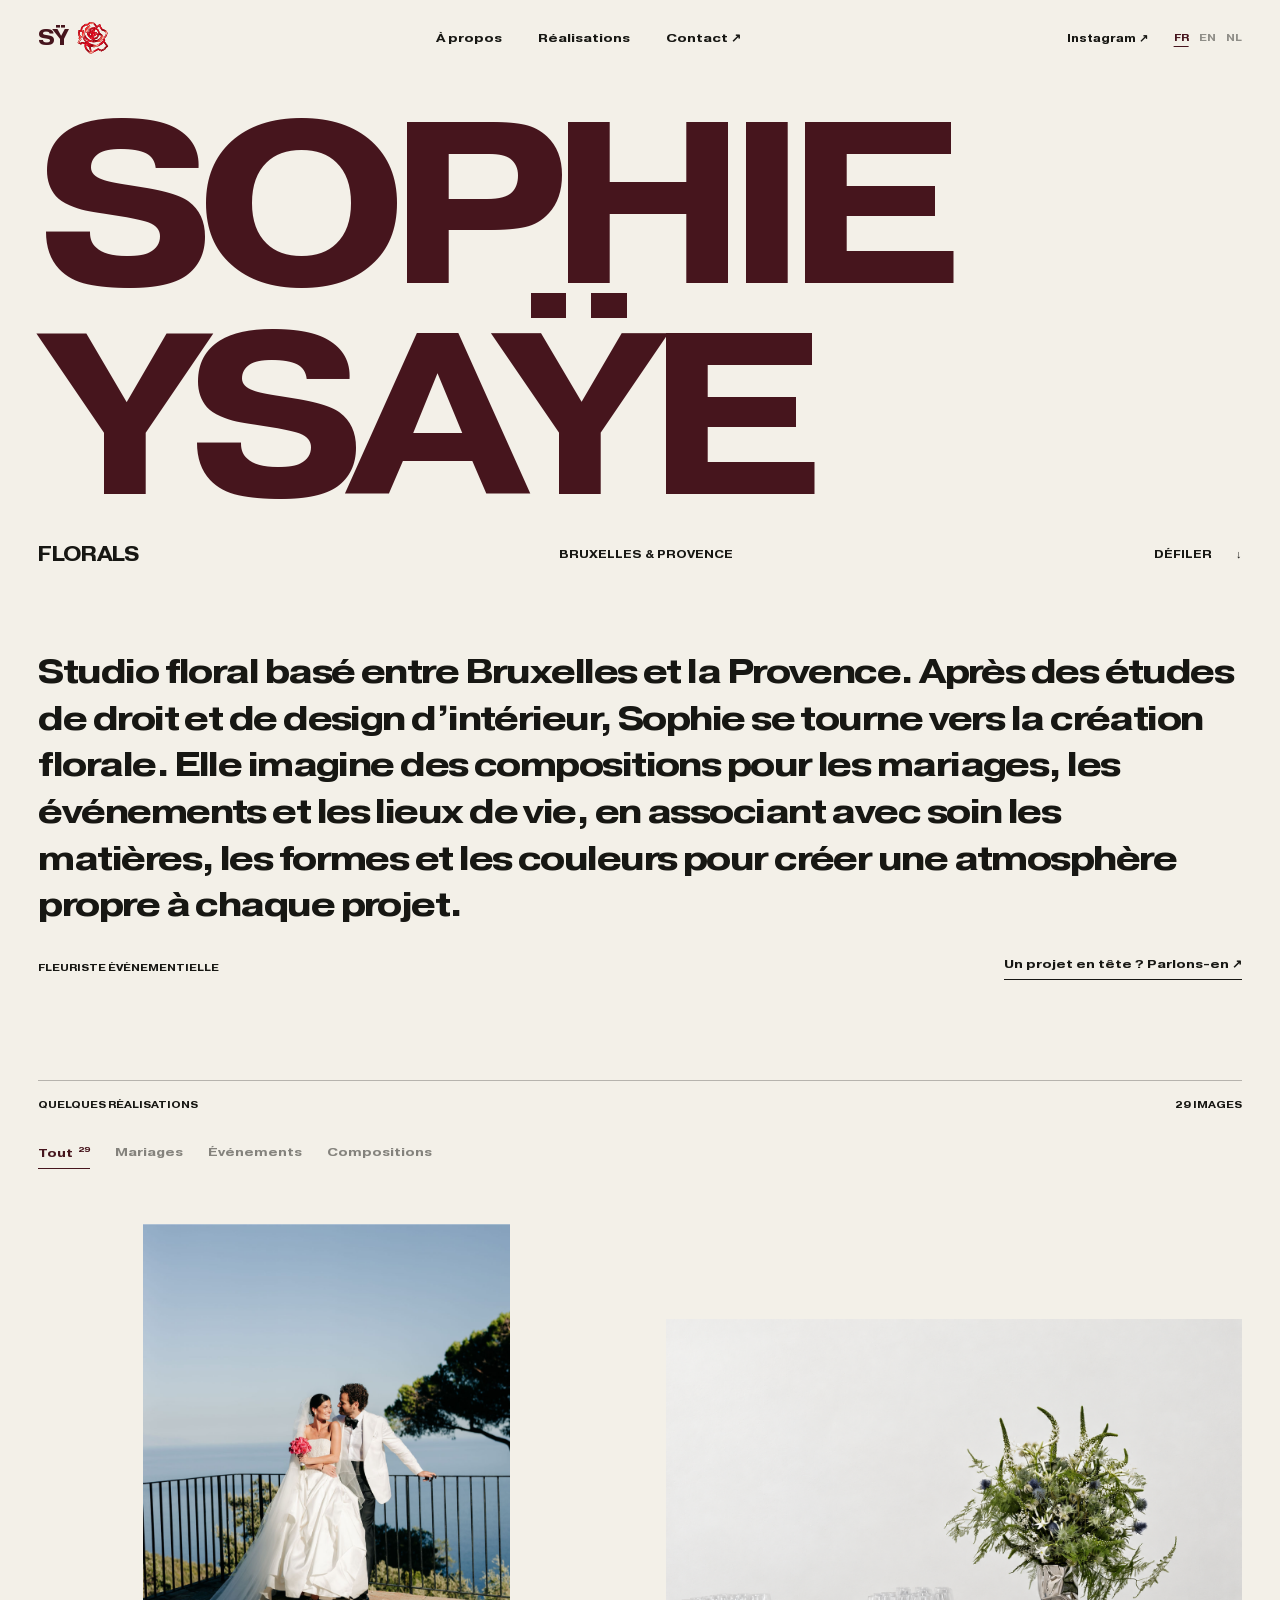
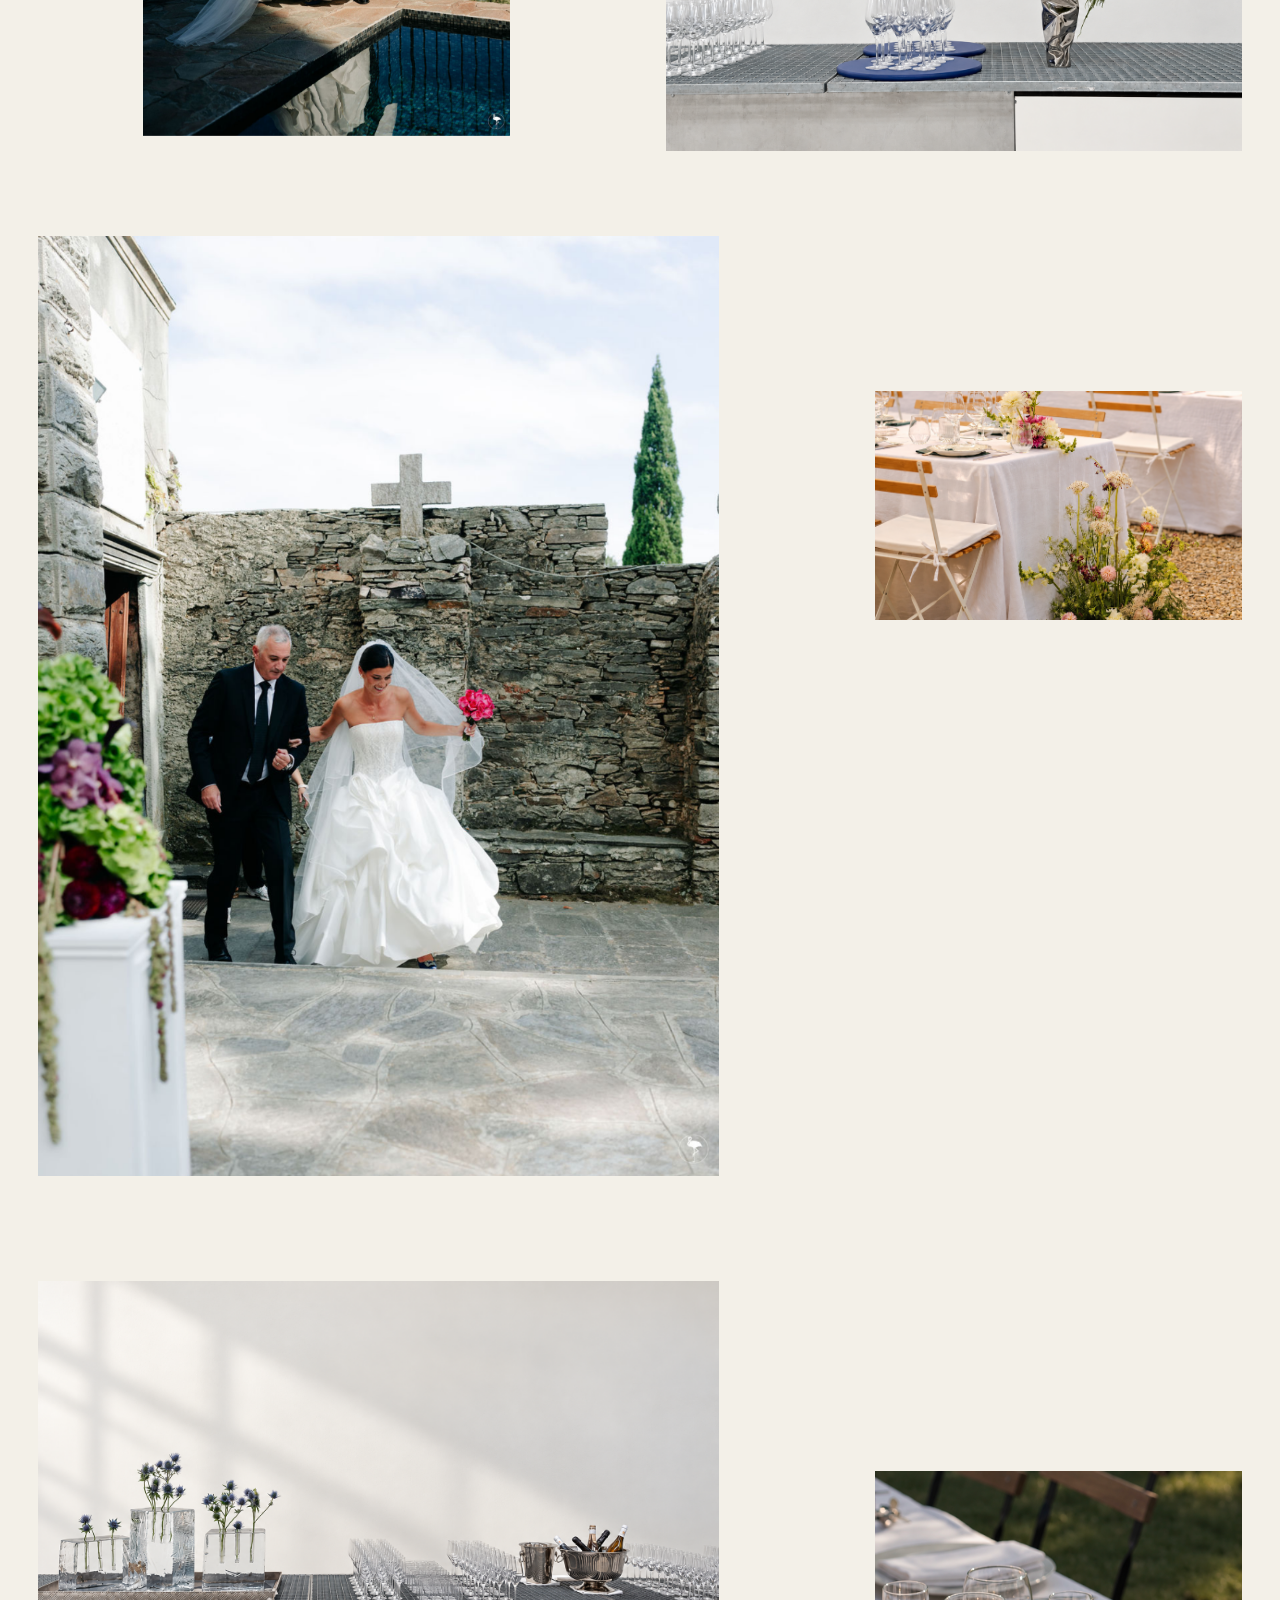
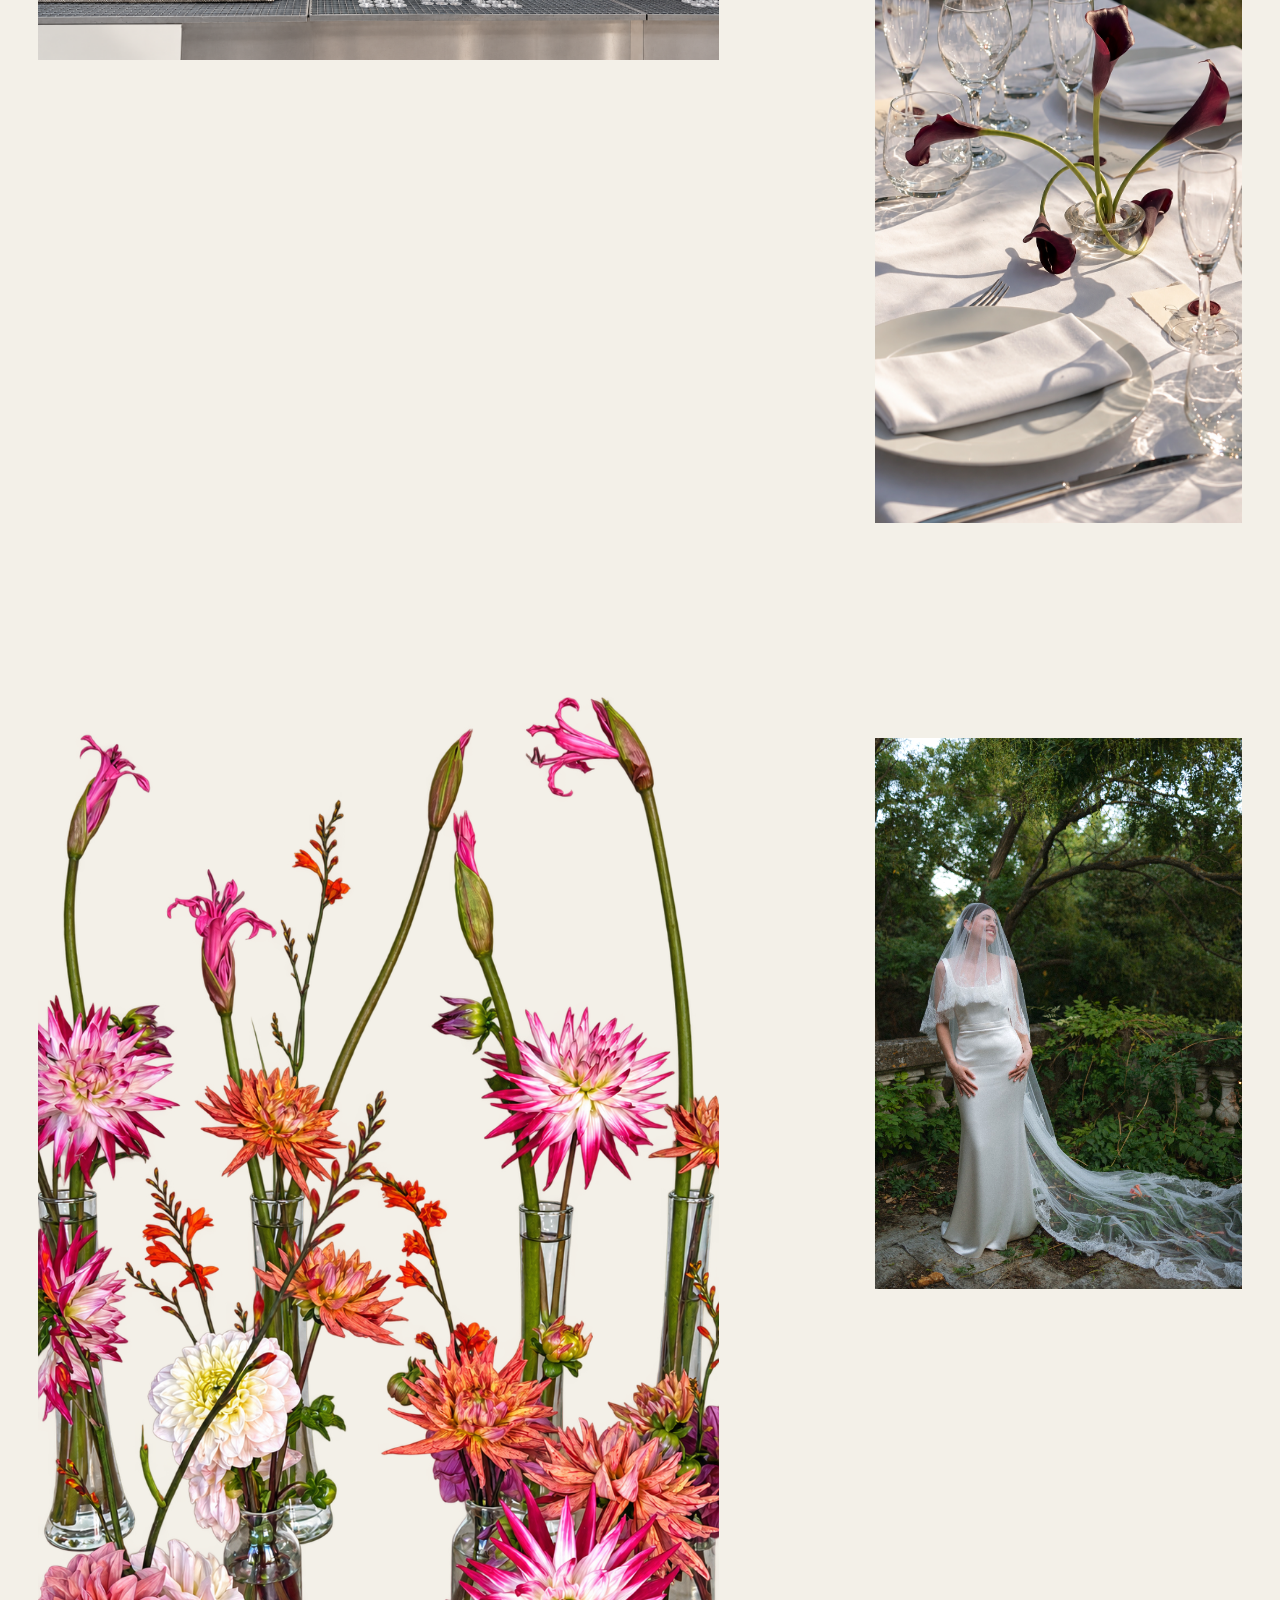
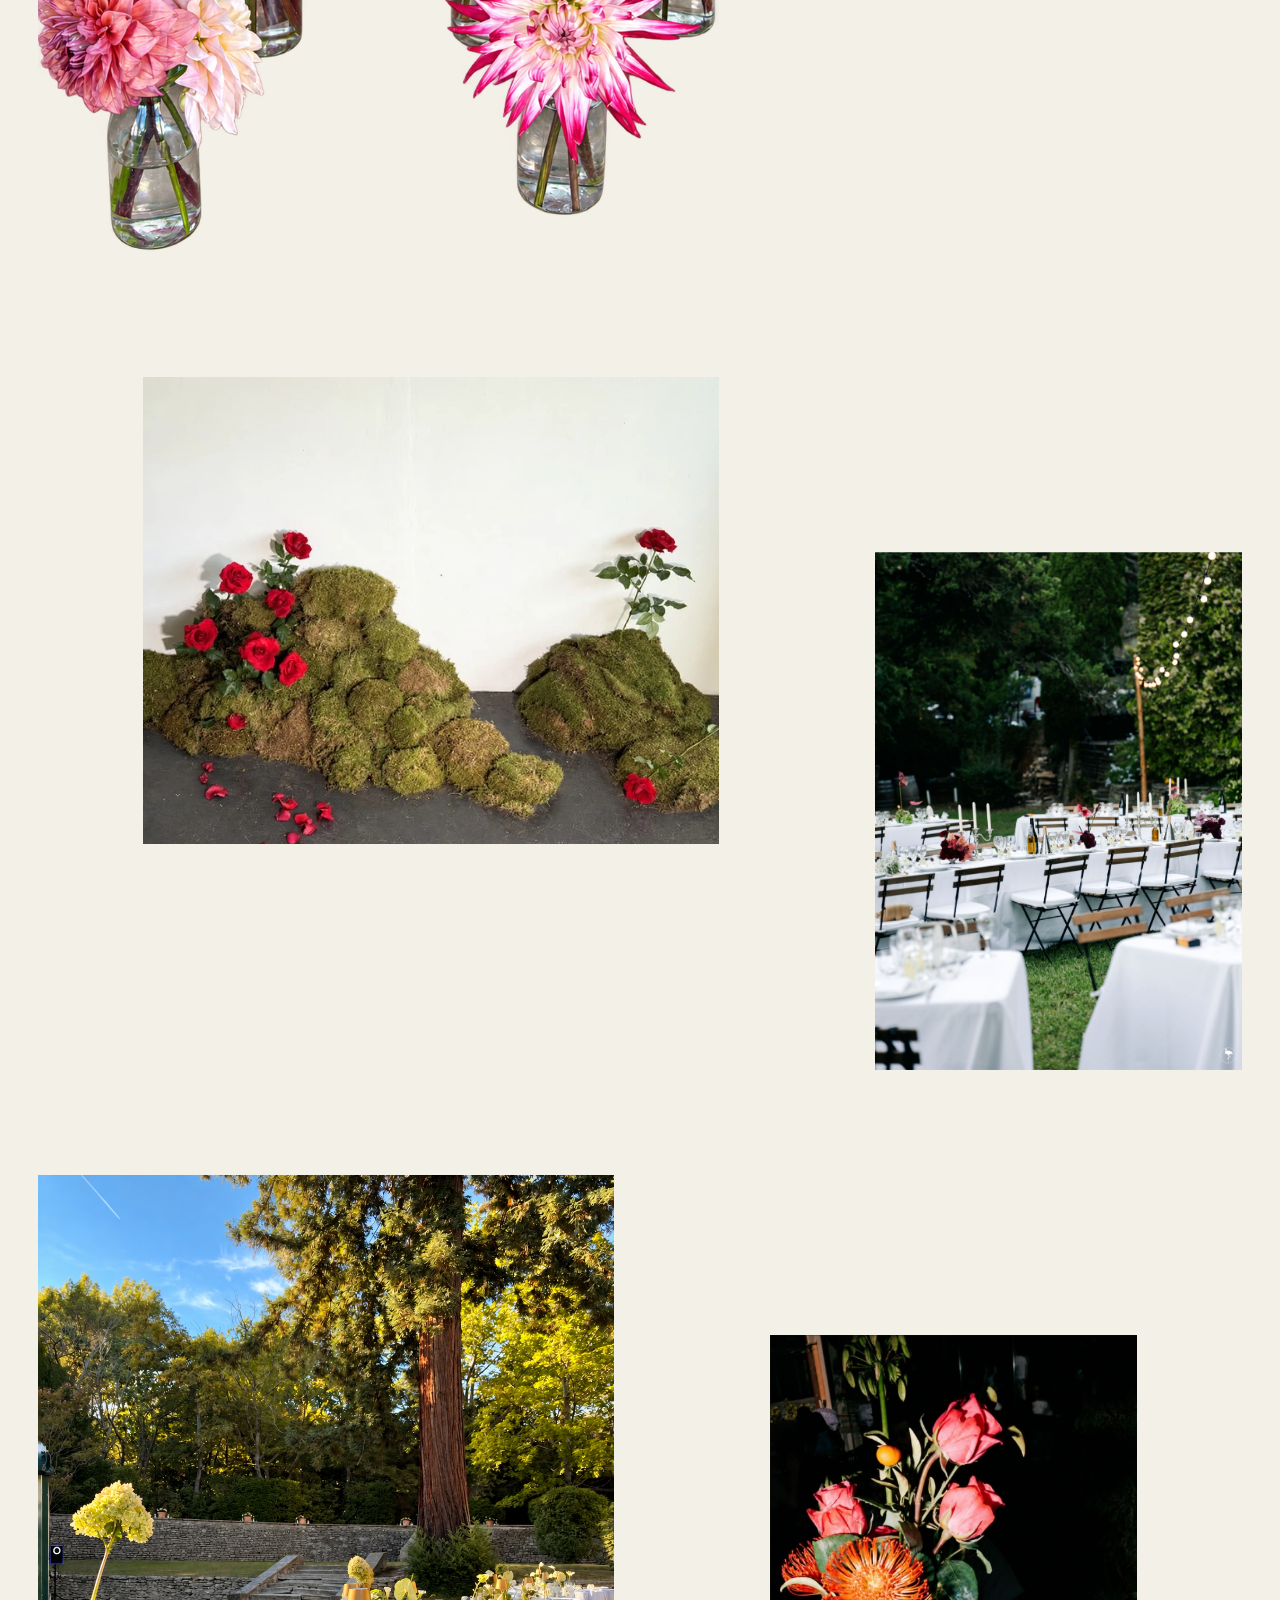
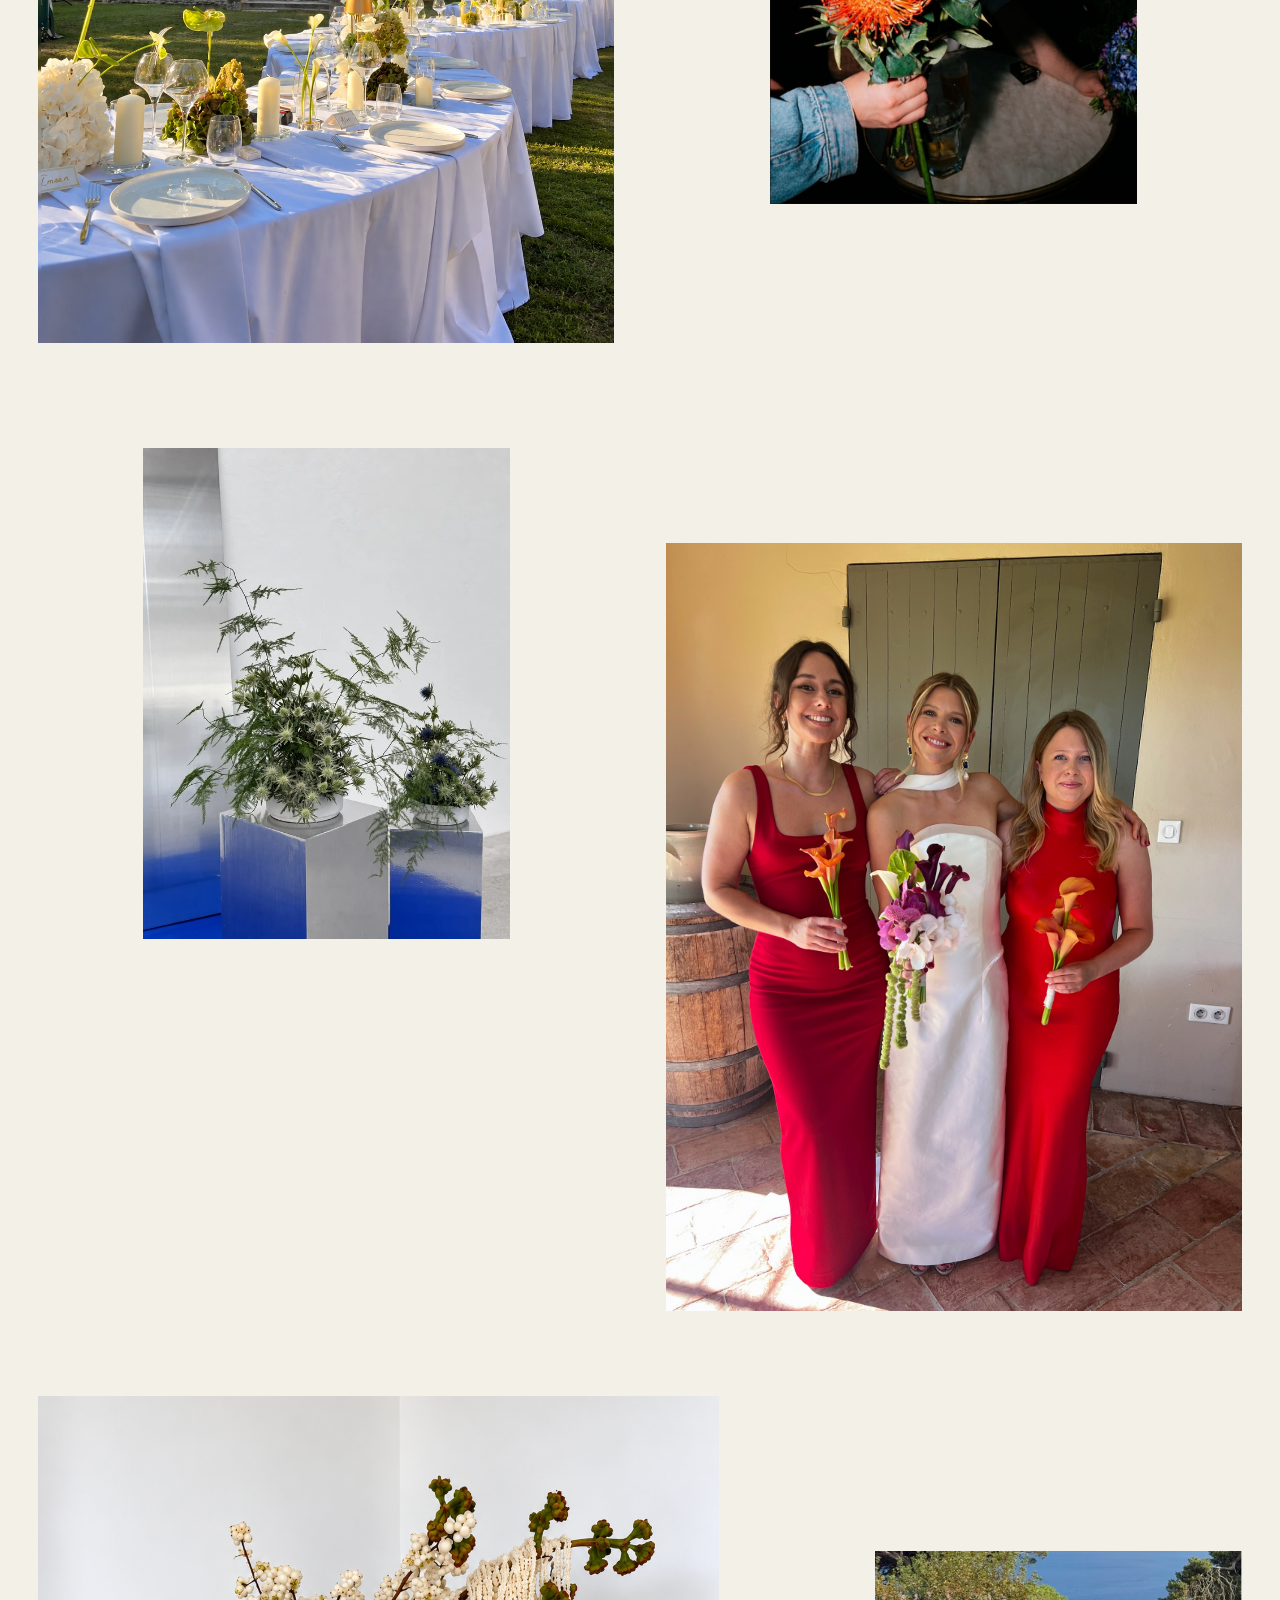
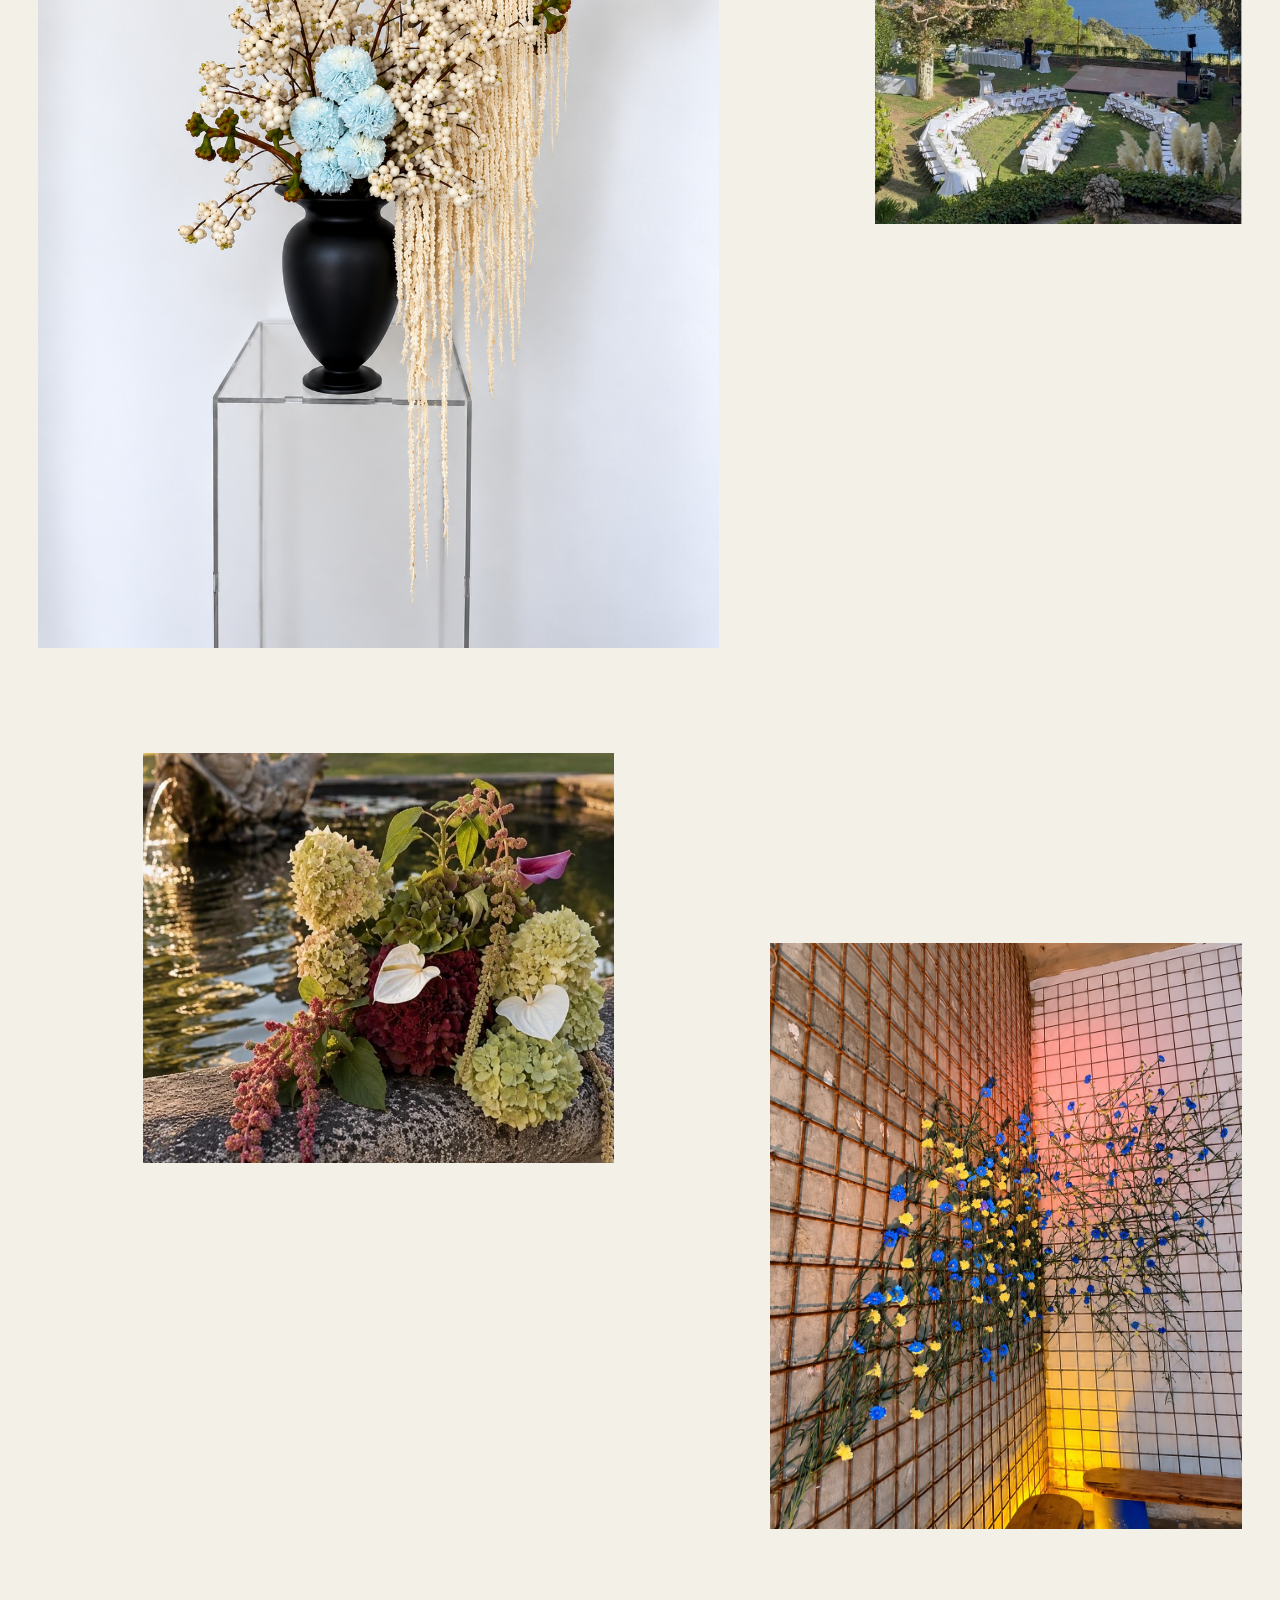
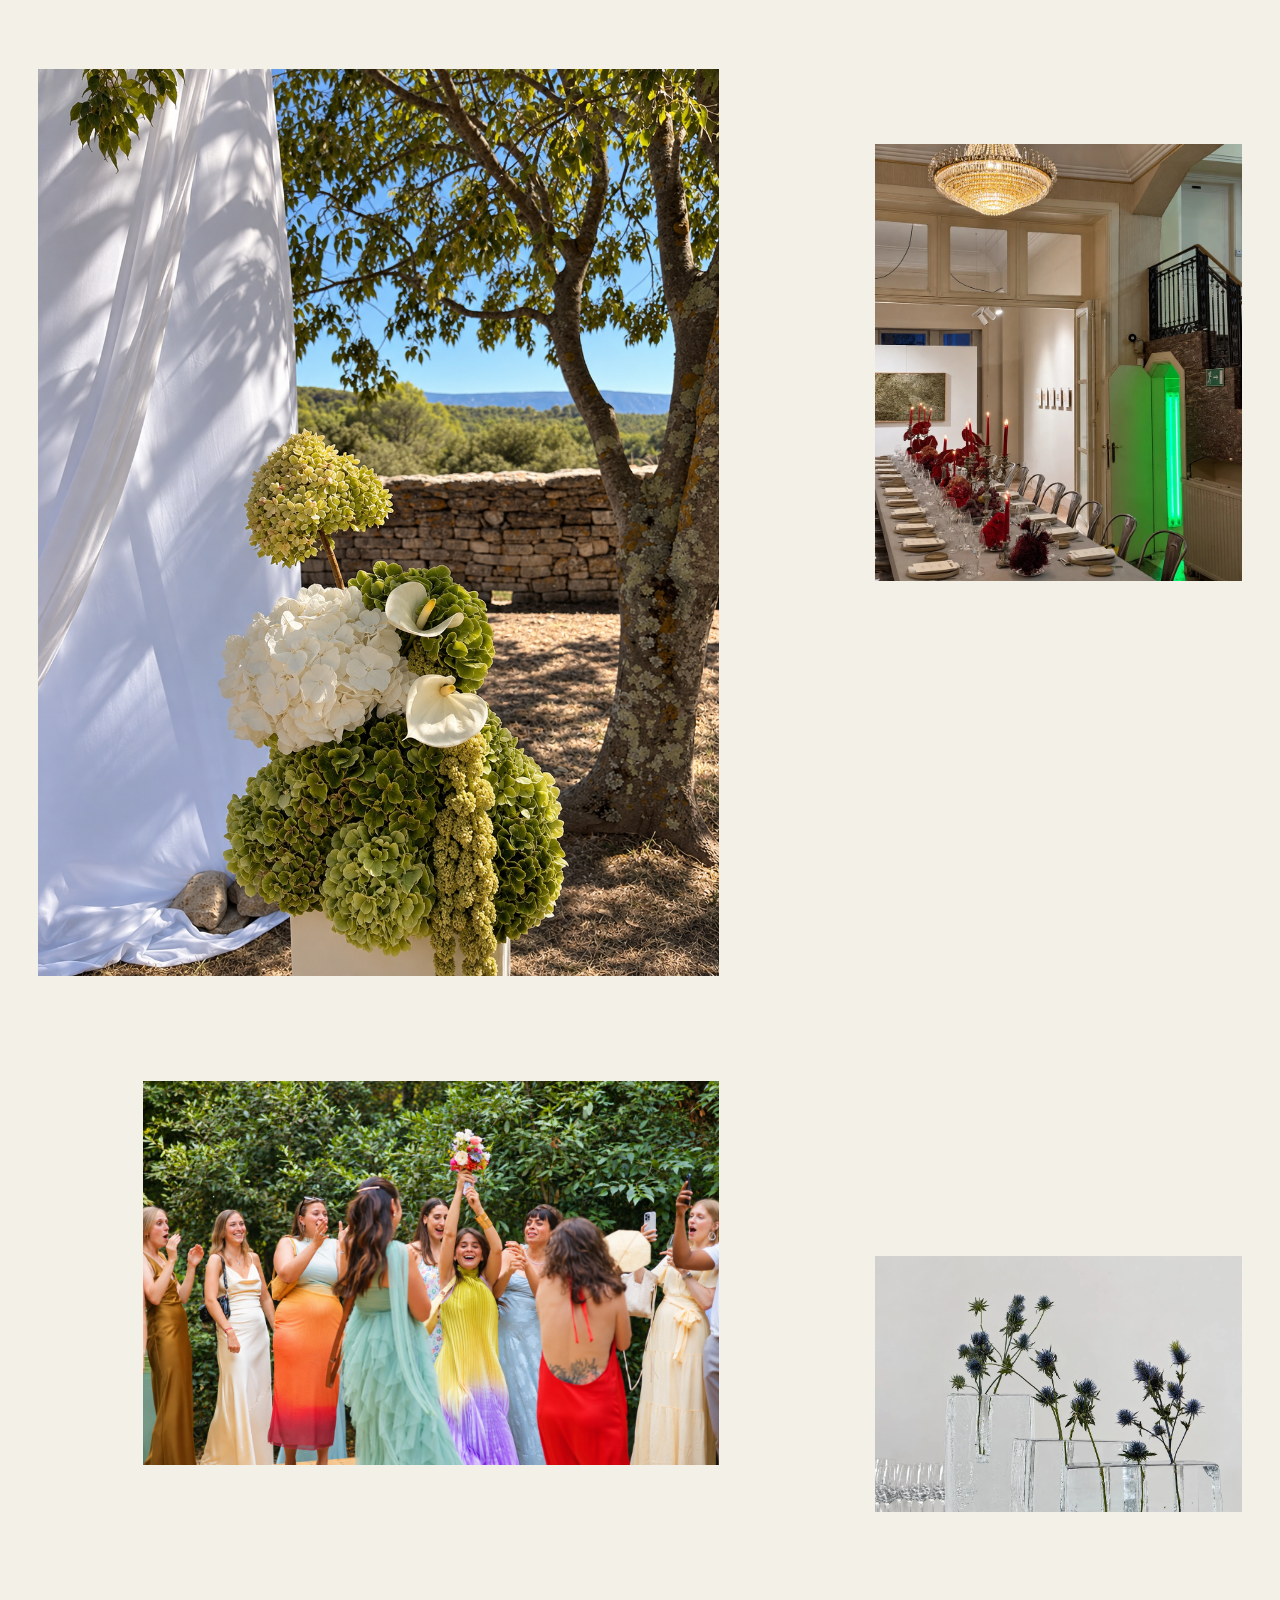
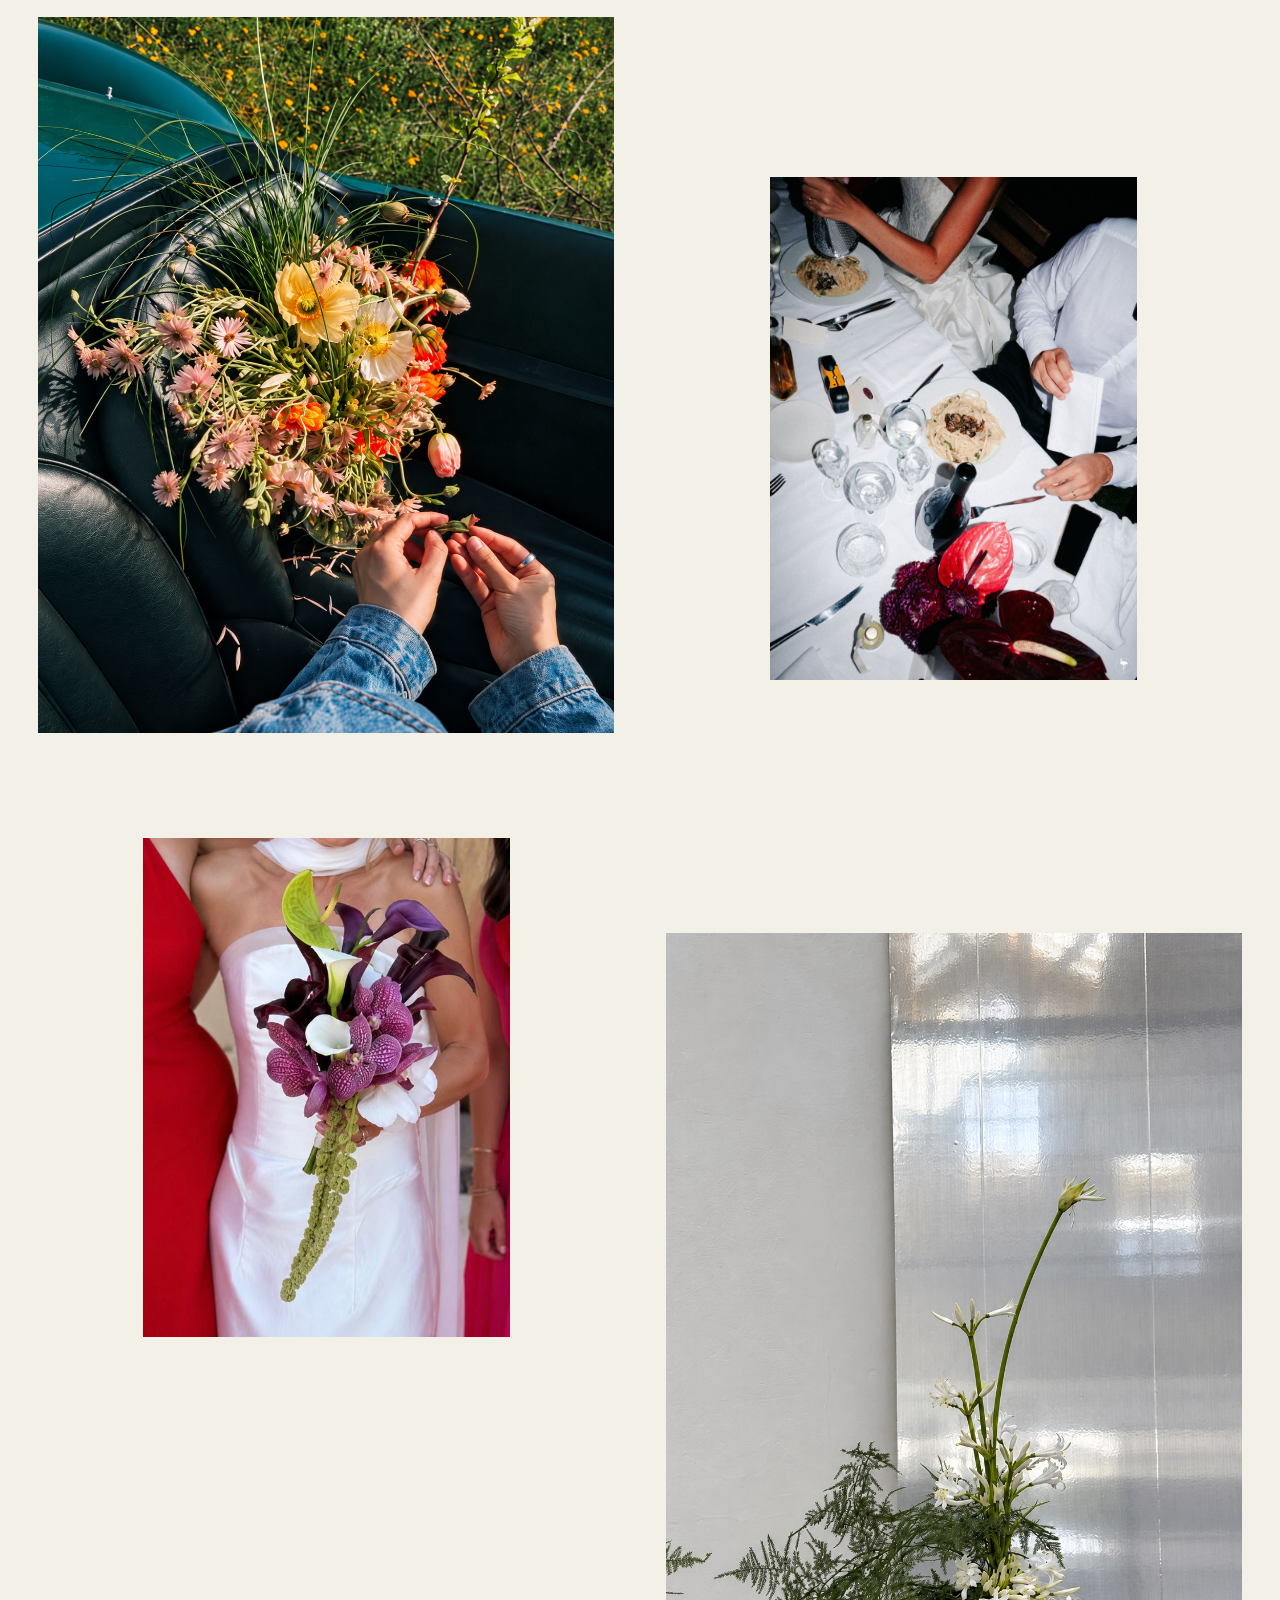
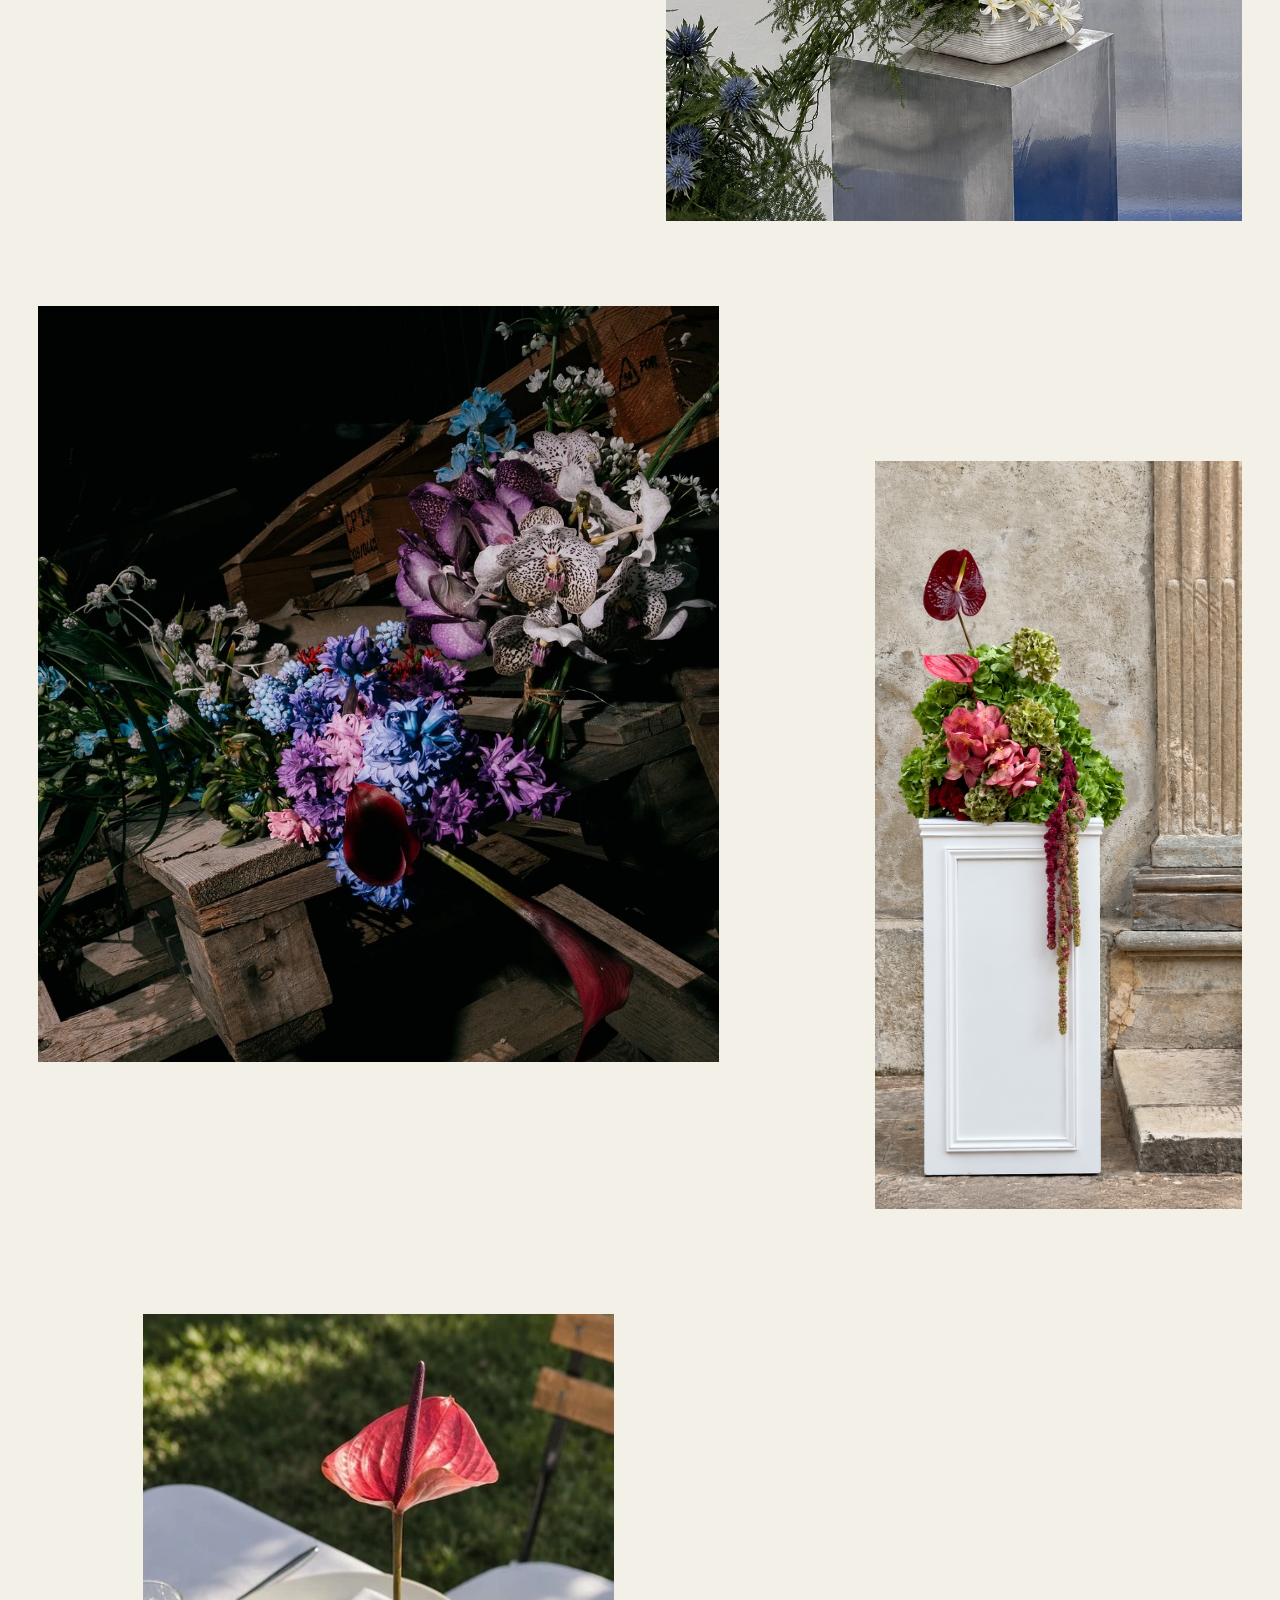
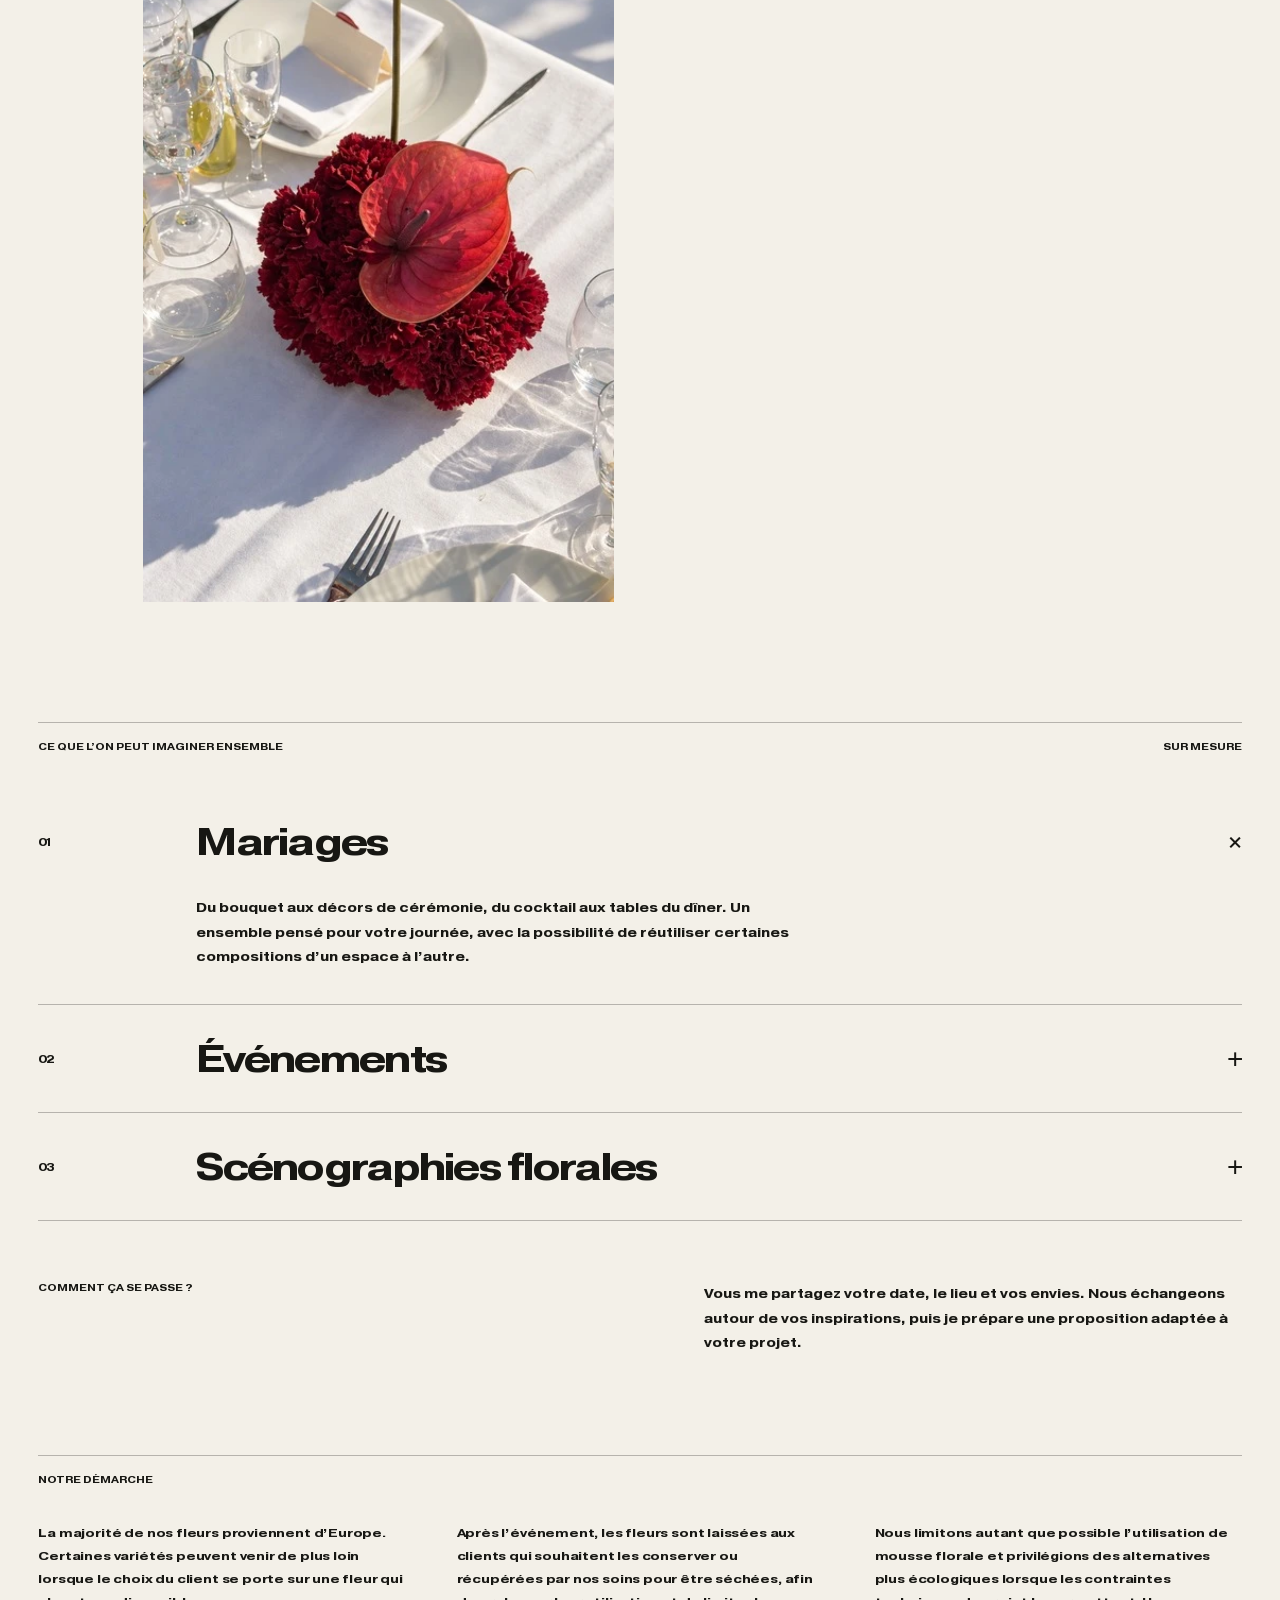
==== index.html @ 8ae8ff38 "Initial commit" ====
<!doctype html>
<html lang="fr" translate="no" class="notranslate">
<head>
<script src="js/languages.js"></script>
<meta charset="UTF-8"><meta name="google" content="notranslate"><meta http-equiv="Content-Language" content="fr"><meta name="site-version" content="20261025-static-languages-3"><meta name="viewport" content="width=device-width,initial-scale=1">
<title>Sophie Ysaÿe — Florals · Bruxelles & Provence</title>
<meta name="description" content="Sophie Ysaÿe, fleuriste événementielle. Compositions et scénographies florales pour les mariages et événements, entre Bruxelles et la Provence.">
<meta name="theme-color" content="#F3F0E8"><meta name="robots" content="noindex,nofollow">
<meta property="og:title" content="Sophie Ysaÿe — Florals"><meta property="og:description" content="Mariages, événements et compositions florales. Bruxelles & Provence.">
<link rel="icon" href="favicon.svg" type="image/svg+xml">
<link rel="preload" href="assets/pragmatica-extended-bold.woff2" as="font" type="font/woff2">
<link rel="stylesheet" href="css/style.css"><script src="js/app.js" defer></script>
<link rel="alternate" hreflang="fr" href="francais.html"><link rel="alternate" hreflang="en" href="english.html"><link rel="alternate" hreflang="nl-BE" href="nederlands-belgie.html"><link rel="alternate" hreflang="x-default" href="index.html">
</head>
<body translate="no">
<a class="skip-link" href="#main">Aller au contenu</a>
<header class="header">
<a href="#top" class="mini-logo" aria-label="Sophie Ysaÿe, accueil">SŸ<svg class="rose-mark rose-glitter" viewBox="15 5 520 535" fill="none" stroke-linecap="round" stroke-linejoin="round" aria-hidden="true" focusable="false"><defs><path id="signature-rose-path" d="M 238,524 C 215,518 199,487 178,474 C 154,452 143,409 148,380 C 155,359 171,344 190,339 C 159,361 121,365 95,351 L 73,369 L 31,350 C 45,325 53,307 69,294 L 46,277 L 76,255 L 45,233 L 39,156 C 54,147 66,157 82,155 C 78,130 82,110 96,91 C 114,75 130,57 153,48 L 185,49 C 203,35 214,18 233,20 L 254,29 L 274,20 C 298,23 310,53 328,76 L 339,91 L 387,54 C 392,94 410,111 429,134 C 456,140 476,149 495,166 L 506,192 C 501,221 490,251 467,265 L 444,277 L 466,310 L 459,333 C 476,359 492,382 516,406 L 484,435 L 467,458 L 415,485 L 363,457 C 336,474 307,488 279,500 C 264,508 255,521 238,524 C 239,486 233,454 223,425 C 210,406 183,399 166,379 C 207,399 250,413 291,414 C 348,407 408,366 452,328 C 436,360 398,384 363,397 C 318,410 270,396 223,375 C 170,349 124,297 109,246 C 99,214 102,179 114,151 C 112,198 129,242 162,277 C 192,311 245,333 288,332 C 337,330 382,308 410,273 C 421,255 424,237 415,219 C 435,242 444,264 434,290 C 424,311 397,324 373,327 C 338,333 311,320 283,302 C 242,281 211,252 195,221 C 178,191 177,158 188,130 C 174,139 164,153 159,170 C 147,144 151,122 173,105 C 187,94 202,84 216,74 C 208,98 213,121 226,138 C 238,117 253,107 275,109 C 295,99 312,107 327,119 C 349,125 365,149 371,170 C 377,188 387,202 402,212 C 386,215 368,211 350,208 C 362,229 359,250 344,265 C 324,280 308,285 287,279 C 271,272 265,253 265,238 C 248,246 230,244 216,232 C 201,215 201,194 212,175 C 220,158 239,150 258,149 C 275,145 290,138 294,126 C 305,141 294,157 280,165 C 262,175 242,178 222,176 C 241,187 263,184 281,176 C 290,193 312,192 329,187 C 328,207 314,225 294,232 C 277,240 259,232 254,218 C 249,205 259,194 273,195 C 285,196 289,207 282,215"/><linearGradient id="rose-metallic" x1="0" y1="0" x2="1" y2=".8"><stop offset="0" stop-color="#760008"/><stop offset=".15" stop-color="#d70016"/><stop offset=".27" stop-color="#ff342b"/><stop offset=".31" stop-color="#ffb2a0"/><stop offset=".36" stop-color="#bd0012"/><stop offset=".54" stop-color="#f20a20"/><stop offset=".66" stop-color="#8e000e"/><stop offset=".73" stop-color="#ff5545"/><stop offset=".76" stop-color="#ffd0b8"/><stop offset=".80" stop-color="#e00019"/><stop offset="1" stop-color="#89000d"/></linearGradient><mask id="rose-glitter-mask"><use href="#signature-rose-path" stroke="white" stroke-width="23"/></mask></defs><use href="#signature-rose-path" stroke="#80000b" stroke-width="25"/><use href="#signature-rose-path" stroke="url(#rose-metallic)" stroke-width="20"/><g class="rose-flecks" mask="url(#rose-glitter-mask)" stroke="none"><circle cx="346.0" cy="372.7" r="5.7" fill="#ff6458"/><circle cx="61.6" cy="144.7" r="4.2" fill="#ef1830"/><circle cx="209.3" cy="430.6" r="3.0" fill="#ff6458"/><circle cx="268.1" cy="51.4" r="5.5" fill="#ffb6a5"/><circle cx="327.3" cy="231.9" r="3.8" fill="#ffb6a5"/><circle cx="350.5" cy="521.3" r="2.4" fill="#ffb6a5"/><circle cx="150.2" cy="327.3" r="3.5" fill="#ff6458"/><circle cx="373.6" cy="282.4" r="2.7" fill="#ffb6a5"/><circle cx="397.2" cy="479.8" r="5.1" fill="#ffb6a5"/><circle cx="408.9" cy="285.5" r="3.0" fill="#ff6458"/><circle cx="156.2" cy="523.6" r="3.0" fill="#ffb6a5"/><circle cx="248.8" cy="92.1" r="5.4" fill="#ffb6a5"/><circle cx="57.2" cy="523.3" r="5.4" fill="#ffb6a5"/><circle cx="199.6" cy="199.1" r="5.1" fill="#ff6458"/><circle cx="264.1" cy="463.2" r="2.6" fill="#ff6458"/><circle cx="109.1" cy="404.9" r="4.1" fill="#ffb6a5"/><circle cx="190.6" cy="404.5" r="3.7" fill="#ffb6a5"/><circle cx="174.5" cy="421.1" r="4.8" fill="#ffb6a5"/><circle cx="173.4" cy="251.4" r="4.1" fill="#ffb6a5"/><circle cx="473.9" cy="125.5" r="5.0" fill="#ffb6a5"/><circle cx="26.9" cy="44.3" r="5.1" fill="#ef1830"/><circle cx="371.3" cy="451.1" r="2.5" fill="#ffb6a5"/><circle cx="228.3" cy="249.9" r="2.4" fill="#ef1830"/><circle cx="392.4" cy="331.7" r="3.2" fill="#ff6458"/><circle cx="515.1" cy="395.7" r="5.2" fill="#ffb6a5"/><circle cx="195.7" cy="521.5" r="3.0" fill="#ffb6a5"/><circle cx="170.8" cy="85.0" r="4.0" fill="#ffb6a5"/><circle cx="75.7" cy="318.4" r="5.3" fill="#ffb6a5"/><circle cx="351.2" cy="97.3" r="4.2" fill="#ff6458"/><circle cx="436.4" cy="238.0" r="3.4" fill="#ff6458"/><circle cx="277.1" cy="428.3" r="4.8" fill="#ef1830"/><circle cx="517.8" cy="367.8" r="5.5" fill="#ffb6a5"/><circle cx="257.3" cy="328.9" r="4.8" fill="#ff6458"/><circle cx="239.7" cy="171.1" r="2.8" fill="#ffb6a5"/><circle cx="465.2" cy="205.9" r="3.1" fill="#ffb6a5"/><circle cx="117.8" cy="241.5" r="2.6" fill="#ffb6a5"/><circle cx="322.9" cy="128.2" r="5.6" fill="#ff6458"/><circle cx="71.7" cy="320.2" r="5.7" fill="#ffb6a5"/><circle cx="206.0" cy="338.8" r="3.1" fill="#ff6458"/><circle cx="105.1" cy="193.3" r="4.2" fill="#ef1830"/><circle cx="474.7" cy="506.1" r="4.0" fill="#ffb6a5"/><circle cx="146.2" cy="52.5" r="5.0" fill="#ffb6a5"/><circle cx="370.0" cy="337.3" r="2.6" fill="#ffb6a5"/><circle cx="294.5" cy="243.4" r="4.6" fill="#ff6458"/><circle cx="177.0" cy="307.5" r="4.1" fill="#ef1830"/><circle cx="380.5" cy="506.6" r="3.7" fill="#ef1830"/><circle cx="333.1" cy="483.0" r="4.1" fill="#ef1830"/><circle cx="393.0" cy="495.6" r="5.1" fill="#ff6458"/><circle cx="329.4" cy="348.5" r="5.7" fill="#ff6458"/><circle cx="135.3" cy="193.1" r="3.4" fill="#ef1830"/><circle cx="343.1" cy="404.8" r="4.1" fill="#ffb6a5"/><circle cx="154.6" cy="439.8" r="2.8" fill="#ffb6a5"/><circle cx="289.3" cy="404.1" r="3.9" fill="#ff6458"/><circle cx="413.2" cy="489.1" r="2.8" fill="#ff6458"/><circle cx="172.4" cy="417.6" r="4.3" fill="#ffb6a5"/><circle cx="517.7" cy="489.5" r="3.3" fill="#ffb6a5"/><circle cx="441.7" cy="343.8" r="5.0" fill="#ffb6a5"/><circle cx="67.2" cy="139.6" r="5.1" fill="#ef1830"/><circle cx="364.2" cy="91.6" r="4.9" fill="#ffb6a5"/><circle cx="392.4" cy="27.5" r="4.2" fill="#ffb6a5"/><circle cx="193.0" cy="16.5" r="4.5" fill="#ffb6a5"/><circle cx="209.9" cy="357.8" r="2.8" fill="#ff6458"/><circle cx="112.3" cy="300.7" r="4.1" fill="#ffb6a5"/><circle cx="209.3" cy="314.1" r="4.1" fill="#ff6458"/><circle cx="187.6" cy="187.2" r="3.4" fill="#ff6458"/><circle cx="317.6" cy="147.0" r="5.0" fill="#ffb6a5"/><circle cx="290.0" cy="48.2" r="4.6" fill="#ffb6a5"/><circle cx="219.2" cy="340.9" r="5.7" fill="#ffb6a5"/><circle cx="512.3" cy="236.8" r="5.3" fill="#ffb6a5"/><circle cx="86.0" cy="480.8" r="3.9" fill="#ff6458"/><circle cx="407.3" cy="87.5" r="3.4" fill="#ffb6a5"/><circle cx="189.3" cy="106.4" r="3.5" fill="#ffb6a5"/><circle cx="474.1" cy="454.9" r="4.1" fill="#ffb6a5"/><circle cx="39.0" cy="280.2" r="2.5" fill="#ffb6a5"/><circle cx="344.1" cy="108.8" r="4.1" fill="#ffb6a5"/><circle cx="480.5" cy="25.9" r="4.7" fill="#ffb6a5"/><circle cx="462.2" cy="453.9" r="4.3" fill="#ffb6a5"/><circle cx="291.3" cy="302.6" r="3.5" fill="#ef1830"/><circle cx="299.7" cy="15.8" r="3.3" fill="#ffb6a5"/><circle cx="35.6" cy="99.1" r="4.7" fill="#ffb6a5"/><circle cx="53.4" cy="383.0" r="5.7" fill="#ffb6a5"/><circle cx="451.2" cy="37.1" r="4.3" fill="#ff6458"/><circle cx="332.7" cy="460.0" r="2.8" fill="#ffb6a5"/><circle cx="120.6" cy="401.0" r="5.7" fill="#ffb6a5"/><circle cx="488.1" cy="113.1" r="4.5" fill="#ffb6a5"/><circle cx="104.0" cy="396.9" r="4.8" fill="#ef1830"/><circle cx="141.1" cy="171.2" r="4.0" fill="#ffb6a5"/><circle cx="49.5" cy="208.8" r="4.4" fill="#ff6458"/><circle cx="72.3" cy="158.2" r="4.2" fill="#ff6458"/><circle cx="368.9" cy="483.7" r="5.2" fill="#ef1830"/><circle cx="252.0" cy="301.7" r="4.0" fill="#ffb6a5"/><circle cx="134.0" cy="89.1" r="3.4" fill="#ffb6a5"/><circle cx="339.6" cy="237.8" r="4.1" fill="#ffb6a5"/><circle cx="448.3" cy="520.4" r="4.3" fill="#ffb6a5"/><circle cx="493.6" cy="390.2" r="5.1" fill="#ffb6a5"/><circle cx="266.0" cy="408.3" r="3.3" fill="#ff6458"/><circle cx="163.8" cy="385.0" r="5.7" fill="#ffb6a5"/><circle cx="359.2" cy="363.6" r="3.8" fill="#ffb6a5"/><circle cx="251.0" cy="141.9" r="5.3" fill="#ffb6a5"/><circle cx="132.0" cy="37.9" r="5.2" fill="#ffb6a5"/><circle cx="289.3" cy="373.2" r="5.1" fill="#ef1830"/><circle cx="304.7" cy="335.5" r="3.4" fill="#ffb6a5"/><circle cx="491.0" cy="484.6" r="3.2" fill="#ffb6a5"/><circle cx="392.8" cy="65.1" r="3.6" fill="#ff6458"/><circle cx="212.2" cy="48.2" r="4.0" fill="#ff6458"/><circle cx="426.1" cy="396.1" r="4.1" fill="#ffb6a5"/><circle cx="52.9" cy="484.0" r="2.9" fill="#ffb6a5"/><circle cx="234.0" cy="405.9" r="3.2" fill="#ef1830"/><circle cx="214.7" cy="256.7" r="4.7" fill="#ffb6a5"/><circle cx="407.2" cy="278.5" r="5.2" fill="#ef1830"/><circle cx="361.4" cy="381.3" r="5.0" fill="#ffb6a5"/><circle cx="32.7" cy="161.5" r="5.0" fill="#ff6458"/><circle cx="425.8" cy="133.1" r="2.8" fill="#ffb6a5"/><circle cx="388.0" cy="185.0" r="2.8" fill="#ffb6a5"/><circle cx="249.7" cy="424.8" r="2.9" fill="#ff6458"/><circle cx="26.8" cy="321.0" r="5.0" fill="#ff6458"/><circle cx="120.6" cy="57.2" r="2.6" fill="#ff6458"/><circle cx="62.7" cy="110.3" r="4.7" fill="#ff6458"/><circle cx="272.6" cy="166.8" r="2.6" fill="#ffb6a5"/><circle cx="105.0" cy="68.3" r="5.4" fill="#ff6458"/><circle cx="509.8" cy="34.1" r="2.5" fill="#ffb6a5"/><circle cx="408.9" cy="179.2" r="3.4" fill="#ffb6a5"/><circle cx="214.6" cy="258.7" r="3.6" fill="#ffb6a5"/><circle cx="157.6" cy="221.2" r="3.7" fill="#ff6458"/><circle cx="226.1" cy="520.2" r="4.8" fill="#ffb6a5"/><circle cx="243.3" cy="137.5" r="5.3" fill="#ff6458"/><circle cx="116.1" cy="73.9" r="4.8" fill="#ff6458"/><circle cx="394.7" cy="48.7" r="3.6" fill="#ef1830"/><circle cx="478.2" cy="413.8" r="5.7" fill="#ffb6a5"/><circle cx="286.9" cy="510.7" r="3.1" fill="#ffb6a5"/><circle cx="143.8" cy="468.4" r="4.2" fill="#ef1830"/><circle cx="144.9" cy="242.3" r="5.3" fill="#ff6458"/><circle cx="497.7" cy="271.4" r="2.9" fill="#ff6458"/><circle cx="427.4" cy="97.7" r="2.8" fill="#ffb6a5"/><circle cx="470.9" cy="326.2" r="3.2" fill="#ffb6a5"/><circle cx="103.6" cy="264.6" r="4.2" fill="#ff6458"/><circle cx="30.6" cy="29.7" r="3.4" fill="#ff6458"/><circle cx="265.9" cy="382.7" r="3.4" fill="#ff6458"/><circle cx="175.9" cy="408.2" r="3.3" fill="#ffb6a5"/><circle cx="181.6" cy="470.3" r="5.7" fill="#ff6458"/><circle cx="332.4" cy="360.9" r="5.5" fill="#ff6458"/><circle cx="212.9" cy="337.8" r="4.0" fill="#ffb6a5"/><circle cx="106.2" cy="419.8" r="4.3" fill="#ffb6a5"/><circle cx="515.7" cy="17.7" r="2.5" fill="#ff6458"/><circle cx="240.6" cy="118.8" r="5.3" fill="#ff6458"/><circle cx="128.1" cy="98.9" r="2.7" fill="#ff6458"/><circle cx="317.9" cy="493.6" r="4.8" fill="#ef1830"/><circle cx="263.3" cy="76.7" r="4.0" fill="#ef1830"/><circle cx="448.8" cy="322.6" r="3.2" fill="#ff6458"/><circle cx="386.3" cy="450.2" r="4.9" fill="#ffb6a5"/><circle cx="226.9" cy="418.9" r="3.8" fill="#ff6458"/><circle cx="315.6" cy="292.7" r="2.8" fill="#ffb6a5"/><circle cx="343.2" cy="350.2" r="4.8" fill="#ff6458"/><circle cx="172.5" cy="446.8" r="4.7" fill="#ff6458"/><circle cx="262.0" cy="495.2" r="2.7" fill="#ffb6a5"/><circle cx="284.5" cy="233.3" r="2.8" fill="#ffb6a5"/><circle cx="307.5" cy="320.8" r="3.9" fill="#ff6458"/><circle cx="328.2" cy="289.7" r="3.7" fill="#ff6458"/><circle cx="131.8" cy="175.2" r="5.2" fill="#ff6458"/><circle cx="199.5" cy="98.3" r="2.6" fill="#ff6458"/><circle cx="471.5" cy="280.7" r="3.5" fill="#ffb6a5"/><circle cx="82.2" cy="466.5" r="4.3" fill="#ff6458"/><circle cx="249.1" cy="172.0" r="4.9" fill="#ffb6a5"/><circle cx="25.4" cy="343.4" r="3.4" fill="#ef1830"/><circle cx="86.5" cy="46.6" r="2.9" fill="#ef1830"/><circle cx="28.8" cy="247.5" r="5.0" fill="#ffb6a5"/><circle cx="58.1" cy="97.2" r="3.8" fill="#ffb6a5"/><circle cx="132.3" cy="49.2" r="3.2" fill="#ffb6a5"/><circle cx="500.4" cy="28.8" r="5.7" fill="#ff6458"/><circle cx="286.4" cy="146.3" r="3.2" fill="#ffb6a5"/><circle cx="234.6" cy="22.2" r="2.8" fill="#ef1830"/><circle cx="139.0" cy="402.5" r="4.1" fill="#ffb6a5"/><circle cx="96.5" cy="98.9" r="5.2" fill="#ef1830"/><circle cx="454.0" cy="268.0" r="4.2" fill="#ffb6a5"/><circle cx="189.9" cy="291.2" r="4.4" fill="#ffb6a5"/><circle cx="399.4" cy="198.5" r="4.9" fill="#ef1830"/><circle cx="505.6" cy="44.3" r="3.0" fill="#ef1830"/><circle cx="87.7" cy="424.1" r="3.4" fill="#ff6458"/><circle cx="357.5" cy="76.2" r="2.6" fill="#ffb6a5"/><circle cx="131.7" cy="85.1" r="2.5" fill="#ff6458"/><circle cx="170.0" cy="266.8" r="4.3" fill="#ff6458"/><circle cx="341.5" cy="406.4" r="5.2" fill="#ffb6a5"/><circle cx="393.6" cy="177.6" r="4.4" fill="#ffb6a5"/><circle cx="301.6" cy="423.4" r="4.7" fill="#ffb6a5"/><circle cx="189.9" cy="198.8" r="4.2" fill="#ff6458"/><circle cx="95.8" cy="367.5" r="5.2" fill="#ffb6a5"/><circle cx="269.4" cy="134.6" r="5.0" fill="#ffb6a5"/><circle cx="291.8" cy="66.3" r="4.7" fill="#ffb6a5"/><circle cx="478.7" cy="321.8" r="2.8" fill="#ef1830"/><circle cx="218.5" cy="378.3" r="3.0" fill="#ff6458"/><circle cx="215.5" cy="456.2" r="4.4" fill="#ef1830"/><circle cx="318.6" cy="303.6" r="2.6" fill="#ffb6a5"/><circle cx="105.9" cy="148.0" r="3.9" fill="#ffb6a5"/><circle cx="275.2" cy="123.4" r="3.9" fill="#ffb6a5"/><circle cx="475.3" cy="226.9" r="4.5" fill="#ef1830"/><circle cx="233.7" cy="153.9" r="3.1" fill="#ef1830"/><circle cx="401.0" cy="269.3" r="4.0" fill="#ffb6a5"/><circle cx="369.4" cy="364.0" r="2.7" fill="#ef1830"/><circle cx="208.7" cy="417.0" r="3.5" fill="#ff6458"/><circle cx="373.2" cy="193.6" r="2.6" fill="#ffb6a5"/><circle cx="46.4" cy="418.0" r="4.6" fill="#ffb6a5"/><circle cx="466.0" cy="20.1" r="5.3" fill="#ff6458"/><circle cx="148.0" cy="333.2" r="4.7" fill="#ffb6a5"/><circle cx="178.3" cy="420.9" r="2.6" fill="#ffb6a5"/><circle cx="92.2" cy="193.3" r="5.3" fill="#ef1830"/><circle cx="232.6" cy="101.7" r="2.6" fill="#ffb6a5"/><circle cx="345.9" cy="230.4" r="3.7" fill="#ffb6a5"/><circle cx="443.6" cy="248.9" r="4.9" fill="#ff6458"/><circle cx="366.2" cy="97.4" r="2.9" fill="#ffb6a5"/><circle cx="136.3" cy="434.1" r="4.1" fill="#ffb6a5"/><circle cx="272.3" cy="84.0" r="4.5" fill="#ffb6a5"/><circle cx="309.3" cy="88.5" r="5.2" fill="#ef1830"/><circle cx="71.5" cy="449.5" r="4.6" fill="#ffb6a5"/><circle cx="434.1" cy="507.4" r="3.0" fill="#ffb6a5"/><circle cx="52.0" cy="483.0" r="5.4" fill="#ffb6a5"/><circle cx="228.4" cy="96.5" r="2.9" fill="#ff6458"/><circle cx="116.3" cy="284.7" r="2.8" fill="#ffb6a5"/><circle cx="253.6" cy="165.1" r="5.7" fill="#ef1830"/><circle cx="511.8" cy="283.1" r="3.1" fill="#ffb6a5"/><circle cx="97.5" cy="289.4" r="5.0" fill="#ffb6a5"/><circle cx="502.5" cy="126.0" r="5.4" fill="#ffb6a5"/><circle cx="106.7" cy="193.0" r="3.6" fill="#ff6458"/><circle cx="218.1" cy="380.6" r="5.3" fill="#ef1830"/><circle cx="245.5" cy="253.1" r="2.6" fill="#ef1830"/><circle cx="498.4" cy="135.6" r="3.7" fill="#ff6458"/><circle cx="150.1" cy="373.5" r="2.7" fill="#ef1830"/><circle cx="230.9" cy="329.1" r="3.9" fill="#ffb6a5"/><circle cx="191.4" cy="181.8" r="3.1" fill="#ef1830"/><circle cx="271.2" cy="232.9" r="4.0" fill="#ef1830"/><circle cx="98.3" cy="488.1" r="4.3" fill="#ff6458"/><circle cx="453.2" cy="215.2" r="5.1" fill="#ffb6a5"/><circle cx="146.2" cy="311.0" r="3.0" fill="#ffb6a5"/><circle cx="130.9" cy="23.9" r="3.9" fill="#ef1830"/><circle cx="135.8" cy="178.4" r="3.5" fill="#ffb6a5"/><circle cx="161.0" cy="46.4" r="4.9" fill="#ffb6a5"/><circle cx="351.9" cy="522.9" r="4.6" fill="#ffb6a5"/><circle cx="389.1" cy="521.8" r="4.4" fill="#ff6458"/><circle cx="504.2" cy="436.5" r="4.4" fill="#ffb6a5"/><circle cx="448.5" cy="154.6" r="5.4" fill="#ef1830"/><circle cx="374.3" cy="243.7" r="3.9" fill="#ffb6a5"/><circle cx="449.7" cy="256.8" r="3.9" fill="#ffb6a5"/><circle cx="147.4" cy="241.8" r="2.7" fill="#ef1830"/><circle cx="508.3" cy="492.6" r="4.2" fill="#ffb6a5"/><circle cx="258.5" cy="267.1" r="4.0" fill="#ffb6a5"/><circle cx="196.0" cy="184.9" r="4.9" fill="#ffb6a5"/><circle cx="218.1" cy="158.1" r="4.8" fill="#ffb6a5"/><circle cx="167.5" cy="228.6" r="4.8" fill="#ffb6a5"/><circle cx="187.3" cy="215.8" r="3.4" fill="#ff6458"/><circle cx="405.4" cy="441.4" r="4.9" fill="#ffb6a5"/><circle cx="150.5" cy="244.5" r="3.0" fill="#ef1830"/><circle cx="216.3" cy="453.1" r="3.2" fill="#ff6458"/><circle cx="309.8" cy="491.9" r="4.2" fill="#ef1830"/><circle cx="437.0" cy="389.6" r="4.0" fill="#ffb6a5"/><circle cx="346.3" cy="343.7" r="3.1" fill="#ef1830"/><circle cx="69.7" cy="90.5" r="5.4" fill="#ffb6a5"/><circle cx="439.9" cy="220.3" r="5.8" fill="#ef1830"/><circle cx="203.6" cy="20.7" r="3.5" fill="#ef1830"/><circle cx="257.6" cy="285.5" r="5.3" fill="#ffb6a5"/><circle cx="444.2" cy="339.5" r="3.7" fill="#ef1830"/><circle cx="433.7" cy="358.3" r="2.7" fill="#ef1830"/><circle cx="36.7" cy="166.3" r="4.4" fill="#ff6458"/><circle cx="325.4" cy="247.2" r="5.6" fill="#ffb6a5"/><circle cx="40.3" cy="139.2" r="2.5" fill="#ffb6a5"/><circle cx="491.1" cy="127.3" r="3.0" fill="#ef1830"/><circle cx="206.0" cy="296.8" r="3.0" fill="#ef1830"/><circle cx="278.0" cy="167.6" r="3.9" fill="#ffb6a5"/><circle cx="256.1" cy="139.5" r="5.2" fill="#ef1830"/><circle cx="267.8" cy="479.0" r="3.6" fill="#ffb6a5"/><circle cx="232.1" cy="218.1" r="2.5" fill="#ff6458"/><circle cx="413.7" cy="426.4" r="4.9" fill="#ef1830"/><circle cx="314.4" cy="340.3" r="4.4" fill="#ffb6a5"/><circle cx="101.1" cy="219.1" r="2.5" fill="#ef1830"/><circle cx="276.6" cy="102.5" r="5.7" fill="#ff6458"/><circle cx="214.7" cy="288.0" r="4.1" fill="#ffb6a5"/><circle cx="338.9" cy="160.4" r="3.3" fill="#ffb6a5"/><circle cx="302.3" cy="249.0" r="3.5" fill="#ffb6a5"/><circle cx="119.9" cy="181.1" r="3.9" fill="#ef1830"/><circle cx="116.8" cy="497.2" r="5.6" fill="#ffb6a5"/><circle cx="497.2" cy="65.1" r="3.5" fill="#ffb6a5"/><circle cx="492.0" cy="471.0" r="5.6" fill="#ff6458"/></g><use class="rose-shine" href="#signature-rose-path" stroke="#ffe4cc" stroke-width="4.5" stroke-dasharray="35 520"/><path class="rose-glint glint-0" d="M226 23Q239 22 239 8Q240 23 252 23Q239 24 239 38Q238 23 226 23Z" stroke="none" fill="#ffb6a5"/><path class="rose-glint glint-1" d="M481 167Q494 166 494 152Q495 167 507 167Q494 168 494 182Q493 167 481 167Z" stroke="none" fill="#ffb6a5"/><path class="rose-glint glint-2" d="M96 246Q109 245 109 231Q110 246 122 246Q109 247 109 261Q108 246 96 246Z" stroke="none" fill="#ffb6a5"/><path class="rose-glint glint-3" d="M269 215Q282 214 282 200Q283 215 295 215Q282 216 282 230Q281 215 269 215Z" stroke="none" fill="#ffb6a5"/><path class="rose-glint glint-4" d="M228 514Q241 513 241 499Q242 514 254 514Q241 515 241 529Q240 514 228 514Z" stroke="none" fill="#ffb6a5"/></svg></a>
<nav aria-label="Navigation principale"><a href="#apropos">À propos</a><a href="#realisations">Réalisations</a><a href="#contact">Contact <span aria-hidden="true">↗</span></a></nav>
<div class="header-tools"><a class="instagram" href="https://www.instagram.com/sophieysaye_/" target="_blank" rel="noopener noreferrer">Instagram ↗</a><div class="languages" translate="no"><a class="language-link" href="francais.html" title="Français" lang="fr" hreflang="fr" aria-current="page">FR</a><a class="language-link" href="english.html" title="English" lang="en" hreflang="en">EN</a><a class="language-link" href="nederlands-belgie.html" title="Nederlands (België)" lang="nl-BE" hreflang="nl-BE">NL</a></div></div>
</header>
<main id="main">
<section class="opening" id="top" aria-labelledby="brand-name">
<h1 id="brand-name"><span>SOPHIE</span><span>YSAŸE</span></h1>
<div class="brand-baseline"><span>FLORALS</span><span>BRUXELLES & PROVENCE</span><a href="#realisations" aria-label="Découvrir les réalisations">DÉFILER <span aria-hidden="true">↓</span></a></div>
<p class="introduction" id="apropos">Studio floral basé entre Bruxelles et la Provence. Après des études de droit et de design d’intérieur, Sophie se tourne vers la création florale. Elle imagine des compositions pour les mariages, les événements et les lieux de vie, en associant avec soin les matières, les formes et les couleurs pour créer une atmosphère propre à chaque projet.</p>
<div class="intro-bottom"><span>FLEURISTE ÉVÉNEMENTIELLE</span><a class="text-link" href="#contact">Un projet en tête ? Parlons-en ↗</a></div>
</section>
<section id="realisations" class="work-section" aria-labelledby="work-title">
<div class="section-bar"><h2 id="work-title">QUELQUES RÉALISATIONS</h2><span class="work-count" aria-live="polite">29 IMAGES</span></div>
<div class="filters" role="group" aria-label="Filtrer les réalisations"><button type="button" data-filter="all" aria-pressed="true">Tout <sup>29</sup></button><button type="button" data-filter="mariages" aria-pressed="false">Mariages</button><button type="button" data-filter="evenements" aria-pressed="false">Événements</button><button type="button" data-filter="compositions" aria-pressed="false">Compositions</button></div>
<div class="gallery">
<figure class="work work-1" data-category="mariages"><button class="image-button" data-title="Les mariés au bord de la piscine" data-ratio="0.716679360" type="button" aria-label="Agrandir : Les mariés au bord de la piscine"><span class="photo-frame" style="aspect-ratio:941/1313;background:transparent"><img src="assets/gallery-20261027-17.png" width="941" height="2048" alt="Les mariés avec un bouquet rose au bord de la piscine, face à la mer" style="width:100.00000000%;transform:translate(0.00000000%,-20.36132812%);--photo-light:1;--photo-contrast:1" fetchpriority="high"></span></button></figure>
<figure class="work work-2" data-category="evenements"><button class="image-button" data-title="Une ligne végétale" data-ratio="1.333333333" type="button" aria-label="Agrandir : Une ligne végétale"><span class="photo-frame" style="aspect-ratio:1448/1086;background:transparent"><img src="assets/ligne-vegetale-natural-daylight-v2.png" width="1448" height="1086" alt="Composition de feuillages et de fleurs blanches sur un bar gris" style="width:100.00000000%;transform:translate(0.00000000%,0.00000000%);--photo-light:1;--photo-contrast:1" fetchpriority="high"></span></button></figure>
<figure class="work work-3" data-category="mariages"><button class="image-button" data-title="L’entrée de la mariée" data-ratio="0.723846154" type="button" aria-label="Agrandir : L’entrée de la mariée"><span class="photo-frame" style="aspect-ratio:941/1300;background:transparent"><img src="assets/gallery-20261027-16.png" width="941" height="2048" alt="La mariée avec son bouquet rose devant une église en pierre et une composition fleurie" style="width:100.00000000%;transform:translate(0.00000000%,-20.70312500%);--photo-light:1;--photo-contrast:1" loading="lazy"></span></button></figure>
<figure class="work work-4" data-category="mariages"><button class="image-button" data-title="Une cérémonie au jardin" data-ratio="1.598790323" type="button" aria-label="Agrandir : Une cérémonie au jardin"><span class="photo-frame" style="aspect-ratio:1586/992;background:transparent"><img src="assets/ceremonie-jardin-sharp-v2.png" width="1586" height="992" alt="Fleurs de cérémonie claires au pied d’une table habillée de blanc, en extérieur" style="width:100.00000000%;transform:translate(0.00000000%,0.00000000%);--photo-light:1;--photo-contrast:1" loading="lazy"></span></button></figure>
<figure class="work work-5" data-category="evenements"><button class="image-button" data-title="Fleurs au bar" data-ratio="1.794871795" type="button" aria-label="Agrandir : Fleurs au bar"><span class="photo-frame" style="aspect-ratio:1680/936;background:transparent"><img src="assets/fleurs-au-bar-daylight-v2.png" width="1680" height="936" alt="Décor floral minimaliste dans des contenants métalliques sur un bar gris" style="width:100.00000000%;transform:translate(0.00000000%,0.00000000%);--photo-light:1;--photo-contrast:1" loading="lazy"></span></button></figure>
<figure class="work work-6" data-category="mariages"><button class="image-button" data-title="Arums au soleil" data-ratio="0.562799043" type="button" aria-label="Agrandir : Arums au soleil"><span class="photo-frame" style="aspect-ratio:941/1672;background:transparent"><img src="assets/gallery-20261027-04.png" width="941" height="1672" alt="Arums bordeaux dans un vase transparent sur une table au soleil" style="width:100.00000000%;transform:translate(0.00000000%,0.00000000%);--photo-light:1;--photo-contrast:1" loading="lazy"></span></button></figure>
<figure class="work work-7" data-category="compositions"><button class="image-button" data-title="Dahlias en mouvement" data-ratio="0.562799043" type="button" aria-label="Agrandir : Dahlias en mouvement"><span class="photo-frame" style="aspect-ratio:941/1672;background:#F3F0E8"><img src="assets/dahlias-precise-cutout-v4.png" width="941" height="1672" alt="Dahlias roses et orangés aux longues tiges dans plusieurs vases" style="width:100.00000000%;transform:translate(0.00000000%,0.00000000%);--photo-light:1;--photo-contrast:1" loading="lazy"></span></button></figure>
<figure class="work work-8" data-category="mariages"><button class="image-button" data-title="Le voile et les fleurs" data-ratio="0.666503906" type="button" aria-label="Agrandir : Le voile et les fleurs"><span class="photo-frame" style="aspect-ratio:1365/2048;background:transparent"><img src="assets/gallery-20261027-07.jpeg" width="1365" height="2048" alt="Mariée et son bouquet blanc dans un jardin verdoyant" style="width:100.00000000%;transform:translate(0.00000000%,0.00000000%);--photo-light:1.04;--photo-contrast:1" loading="lazy"></span></button></figure>
<figure class="work work-9" data-category="compositions"><button class="image-button" data-title="Paysage de mousse" data-ratio="1.235294118" type="button" aria-label="Agrandir : Paysage de mousse"><span class="photo-frame" style="aspect-ratio:693/561;background:transparent"><img src="assets/sculpture-mousse.webp" width="693" height="561" alt="Relief sculptural de mousse verte traversé de fleurs rouges" style="width:100.00000000%;transform:translate(0.00000000%,0.00000000%);--photo-light:1;--photo-contrast:1" loading="lazy"></span></button></figure>
<figure class="work work-10" data-category="mariages"><button class="image-button" data-title="Le dîner sous les guirlandes" data-ratio="0.708584337" type="button" aria-label="Agrandir : Le dîner sous les guirlandes"><span class="photo-frame" style="aspect-ratio:941/1328;background:transparent"><img src="assets/gallery-20261027-18.png" width="941" height="2048" alt="Tables de mariage avec fleurs bordeaux et roses sous des guirlandes lumineuses au jardin" style="width:100.00000000%;transform:translate(0.00000000%,-21.63085938%);--photo-light:1.03;--photo-contrast:1" loading="lazy"></span></button></figure>
<figure class="work work-11" data-category="mariages"><button class="image-button" data-title="La table au soleil" data-ratio="0.750000000" type="button" aria-label="Agrandir : La table au soleil"><span class="photo-frame" style="aspect-ratio:1086/1448;background:transparent"><img src="assets/gallery-20261027-10.png" width="1086" height="1448" alt="Longue table blanche et compositions vertes et blanches dans le jardin" style="width:100.00000000%;transform:translate(0.00000000%,0.00000000%);--photo-light:1;--photo-contrast:1" loading="lazy"></span></button></figure>
<figure class="work work-12" data-category="compositions"><button class="image-button" data-title="Rose et orange, de nuit" data-ratio="0.783216783" type="button" aria-label="Agrandir : Rose et orange, de nuit"><span class="photo-frame" style="aspect-ratio:560/715;background:transparent"><img src="assets/gallery-20261027-15.jpeg" width="1206" height="1514" alt="Bouquet rose et orange aux textures graphiques sur fond sombre" style="width:215.35714286%;transform:translate(-26.69983416%,-3.89696169%);--photo-light:1;--photo-contrast:1" loading="lazy"></span></button></figure>
<figure class="work work-1" data-category="evenements"><button class="image-button" data-title="Fleurs &amp; glace" data-ratio="0.746835443" type="button" aria-label="Agrandir : Fleurs &amp; glace"><span class="photo-frame" style="aspect-ratio:649/869;background:transparent"><img src="assets/fleurs-glace.webp" width="649" height="869" alt="Composition aérienne de fleurs blanches et de feuillage sur un bloc de glace" style="width:100.00000000%;transform:translate(0.00000000%,0.00000000%);--photo-light:1;--photo-contrast:1" loading="lazy"></span></button></figure>
<figure class="work work-2" data-category="mariages"><button class="image-button" data-title="La mariée et ses témoins" data-ratio="0.750000000" type="button" aria-label="Agrandir : La mariée et ses témoins"><span class="photo-frame" style="aspect-ratio:1536/2048;background:transparent"><img src="assets/gallery-20261027-01.jpeg" width="1536" height="2048" alt="La mariée en blanc entourée de deux femmes en robes rouges, chacune tenant un bouquet" style="width:100.00000000%;transform:translate(0.00000000%,0.00000000%);--photo-light:1.03;--photo-contrast:1" loading="lazy"></span></button></figure>
<figure class="work work-3" data-category="compositions"><button class="image-button" data-title="Bleu pâle et lignes retombantes" data-ratio="0.799002138" type="button" aria-label="Agrandir : Bleu pâle et lignes retombantes"><span class="photo-frame" style="aspect-ratio:1121/1403;background:#eceeed"><img src="assets/bleu-pale-detail-v2.png" width="1121" height="1403" alt="Composition bleu pâle et blanche dans un vase noir avec amarantes retombantes" style="width:100.00000000%;transform:translate(0.00000000%,0.00000000%);--photo-light:1;--photo-contrast:1" loading="lazy"></span></button></figure>
<figure class="work work-4" data-category="mariages"><button class="image-button" data-title="Les tables face à la mer" data-ratio="1.342857143" type="button" aria-label="Agrandir : Les tables face à la mer"><span class="photo-frame" style="aspect-ratio:940/700;background:transparent"><img src="assets/gallery-20261027-03.jpeg" width="1080" height="1920" alt="Vue rapprochée des tables de réception fleuries avec la mer en arrière-plan" style="width:114.89361702%;transform:translate(-12.96296296%,-45.83333333%);--photo-light:1;--photo-contrast:1" loading="lazy"></span></button></figure>
<figure class="work work-5" data-category="compositions"><button class="image-button" data-title="Au bord de l’eau" data-ratio="1.149206349" type="button" aria-label="Agrandir : Au bord de l’eau"><span class="photo-frame" style="aspect-ratio:724/630;background:transparent"><img src="assets/composition-bassin.webp" width="724" height="630" alt="Composition généreuse d’hortensias, d’anthuriums et de fleurs bordeaux au bord de l’eau" style="width:100.00000000%;transform:translate(0.00000000%,0.00000000%);--photo-light:1;--photo-contrast:1" loading="lazy"></span></button></figure>
<figure class="work work-6" data-category="evenements"><button class="image-button" data-title="Fleurs suspendues" data-ratio="0.804721030" type="button" aria-label="Agrandir : Fleurs suspendues"><span class="photo-frame" style="aspect-ratio:1125/1398;background:transparent"><img src="assets/fleurs-suspendues-detail-v2.png" width="1125" height="1398" alt="Installation aérienne de fleurs bleues et jaunes contre un mur de briques de verre" style="width:100.00000000%;transform:translate(0.00000000%,0.00000000%);--photo-light:1;--photo-contrast:1" loading="lazy"></span></button></figure>
<figure class="work work-7" data-category="mariages"><button class="image-button" data-title="Vert tendre sur pierre" data-ratio="0.750000000" type="button" aria-label="Agrandir : Vert tendre sur pierre"><span class="photo-frame" style="aspect-ratio:1086/1448;background:transparent"><img src="assets/gallery-20261027-09.png" width="1086" height="1448" alt="Composition blanche et verte avec hortensias sur un muret de pierre" style="width:100.00000000%;transform:translate(0.00000000%,0.00000000%);--photo-light:1;--photo-contrast:1" loading="lazy"></span></button></figure>
<figure class="work work-8" data-category="evenements"><button class="image-button" data-title="Le rouge à table" data-ratio="0.839484979" type="button" aria-label="Agrandir : Le rouge à table"><span class="photo-frame" style="aspect-ratio:978/1165;background:transparent"><img src="assets/diner-rouge.webp" width="978" height="1165" alt="Longue table de dîner ponctuée de fleurs rouges, dans un salon ancien" style="width:100.00000000%;transform:translate(0.00000000%,0.00000000%);--photo-light:1;--photo-contrast:1" loading="lazy"></span></button></figure>
<figure class="work work-9" data-category="mariages"><button class="image-button" data-title="Le bouquet lancé" data-ratio="1.500000000" type="button" aria-label="Agrandir : Le bouquet lancé"><span class="photo-frame" style="aspect-ratio:1536/1024;background:transparent"><img src="assets/bouquet-lance-colours-v2.png" width="1536" height="1024" alt="Invitées réunies dans le jardin pour le lancer de bouquet" style="width:100.00000000%;transform:translate(0.00000000%,0.00000000%);--photo-light:1;--photo-contrast:1" loading="lazy"></span></button></figure>
<figure class="work work-10" data-category="compositions"><button class="image-button" data-title="Bleu, en toute légèreté" data-ratio="1.434405941" type="button" aria-label="Agrandir : Bleu, en toute légèreté"><span class="photo-frame" style="aspect-ratio:1159/808;background:transparent"><img src="assets/chardons.webp" width="1159" height="808" alt="Chardons bleus aux longues tiges dans des soliflores transparents" style="width:100.00000000%;transform:translate(0.00000000%,0.00000000%);--photo-light:1;--photo-contrast:1" loading="lazy"></span></button></figure>
<figure class="work work-11" data-category="compositions"><button class="image-button" data-title="Un bouquet en balade" data-ratio="0.804721030" type="button" aria-label="Agrandir : Un bouquet en balade"><span class="photo-frame" style="aspect-ratio:1125/1398;background:transparent"><img src="assets/bouquet-denim-sharp-v2.png" width="1125" height="1398" alt="Bouquet libre de fleurs jaunes et roses dans une voiture verte" style="width:100.00000000%;transform:translate(0.00000000%,0.00000000%);--photo-light:1;--photo-contrast:1" loading="lazy"></span></button></figure>
<figure class="work work-12" data-category="mariages"><button class="image-button" data-title="À table avec les mariés" data-ratio="0.730023274" type="button" aria-label="Agrandir : À table avec les mariés"><span class="photo-frame" style="aspect-ratio:941/1289;background:transparent"><img src="assets/gallery-20261027-19.png" width="941" height="2048" alt="Détail du dîner des mariés avec anthuriums rouges et fleurs bordeaux" style="width:100.00000000%;transform:translate(0.00000000%,-20.99609375%);--photo-light:1;--photo-contrast:1" loading="lazy"></span></button></figure>
<figure class="work work-1" data-category="mariages"><button class="image-button" data-title="Un bouquet à soi" data-ratio="0.734848485" type="button" aria-label="Agrandir : Un bouquet à soi"><span class="photo-frame" style="aspect-ratio:582/792;background:transparent"><img src="assets/bouquet-mariee.webp" width="582" height="792" alt="Bouquet de mariée violet et blanc aux formes libres et aux amarantes retombantes" style="width:100.00000000%;transform:translate(0.00000000%,0.00000000%);--photo-light:1;--photo-contrast:1" loading="lazy"></span></button></figure>
<figure class="work work-2" data-category="evenements"><button class="image-button" data-title="Ombre &amp; transparence" data-ratio="0.648683365" type="button" aria-label="Agrandir : Ombre &amp; transparence"><span class="photo-frame" style="aspect-ratio:1010/1557;background:transparent"><img src="assets/composition-lumiere-sharp-v2.webp" width="1010" height="1557" alt="Composition minimaliste de fleurs blanches sur un socle transparent, dans un rayon de lumière" style="width:100.00000000%;transform:translate(0.00000000%,0.00000000%);--photo-light:1;--photo-contrast:1" loading="lazy"></span></button></figure>
<figure class="work work-3" data-category="compositions"><button class="image-button" data-title="La nuit en couleurs" data-ratio="0.900000000" type="button" aria-label="Agrandir : La nuit en couleurs"><span class="photo-frame" style="aspect-ratio:972/1080;background:transparent"><img src="assets/composition-violette.webp" width="972" height="1080" alt="Composition violette et bleue, dans une atmosphère nocturne" style="width:100.00000000%;transform:translate(0.00000000%,0.00000000%);--photo-light:1;--photo-contrast:1" loading="lazy"></span></button></figure>
<figure class="work work-4" data-category="mariages"><button class="image-button" data-title="Fleurs sur pierre" data-ratio="0.490228922" type="button" aria-label="Agrandir : Fleurs sur pierre"><span class="photo-frame" style="aspect-ratio:878/1791;background:transparent"><img src="assets/fleurs-pierre-detail-v2.png" width="878" height="1791" alt="Composition rose et verte avec un anthurium, sur une colonne de pierre" style="width:100.00000000%;transform:translate(0.00000000%,0.00000000%);--photo-light:1;--photo-contrast:1" loading="lazy"></span></button></figure>
<figure class="work work-5" data-category="mariages"><button class="image-button" data-title="Détails de table" data-ratio="0.531100478" type="button" aria-label="Agrandir : Détails de table"><span class="photo-frame" style="aspect-ratio:444/836;background:transparent"><img src="assets/dahlias-table.webp" width="444" height="836" alt="Dahlias bordeaux et anthurium rose au centre d’une table de réception" style="width:100.00000000%;transform:translate(0.00000000%,0.00000000%);--photo-light:1;--photo-contrast:1" loading="lazy"></span></button></figure>
</div>
</section>


<section class="services" aria-labelledby="services-title"><div class="section-bar"><h2 id="services-title">CE QUE L’ON PEUT IMAGINER ENSEMBLE</h2><span>SUR MESURE</span></div>
<details open><summary><span class="service-number">01</span><span>Mariages</span><span class="toggle" aria-hidden="true">+</span></summary><div class="service-content"><p>Du bouquet aux décors de cérémonie, du cocktail aux tables du dîner. Un ensemble pensé pour votre journée, avec la possibilité de réutiliser certaines compositions d’un espace à l’autre.</p></div></details>
<details><summary><span class="service-number">02</span><span>Événements</span><span class="toggle" aria-hidden="true">+</span></summary><div class="service-content"><p>Dîners, réceptions, lancements et événements professionnels. Des fleurs qui prennent place dans votre scénographie et donnent du caractère à l’espace.</p></div></details>
<details><summary><span class="service-number">03</span><span>Scénographies florales</span><span class="toggle" aria-hidden="true">+</span></summary><div class="service-content"><p>Des installations sculpturales, des volumes et des matières. Je travaille les fleurs dans leur rapport au lieu, à la lumière et aux objets qui les entourent.</p></div></details>
<div class="process"><span>COMMENT ÇA SE PASSE ?</span><p>Vous me partagez votre date, le lieu et vos envies. Nous échangeons autour de vos inspirations, puis je prépare une proposition adaptée à votre projet.</p></div>
</section>
<section class="approach" id="demarche" aria-labelledby="approach-title"><div class="section-bar"><h2 id="approach-title">NOTRE DÉMARCHE</h2></div><div class="approach-copy"><p>La majorité de nos fleurs proviennent d’Europe. Certaines variétés peuvent venir de plus loin lorsque le choix du client se porte sur une fleur qui n’y est pas disponible.</p><p>Après l’événement, les fleurs sont laissées aux clients qui souhaitent les conserver ou récupérées par nos soins pour être séchées, afin de prolonger leur utilisation et de limiter les pertes.</p><p>Nous limitons autant que possible l’utilisation de mousse florale et privilégions des alternatives plus écologiques lorsque les contraintes techniques du projet le permettent. Une démarche qui se construit à travers des choix concrets, à chaque étape de notre travail.</p></div></section>
<footer id="contact" class="contact"><div class="section-bar"><h2>ET SI ON EN PARLAIT ?</h2><a href="#top" aria-label="Revenir en haut de page">RETOUR EN HAUT ↑</a></div><div class="contact-lead"><figure class="contact-portrait"><img src="assets/sophie.webp" alt="Sophie Ysaÿe, fleuriste événementielle" loading="lazy" width="800" height="1000"></figure><p class="contact-title">DES FLEURS<br>POUR VOTRE<br><span>ÉVÉNEMENT ?</span></p></div><div class="contact-grid"><div><a class="email" href="mailto:request@sophieysaye.com">request@sophieysaye.com ↗</a><button class="project-button" type="button" id="open-contact">Parlez-moi de votre projet <span aria-hidden="true">↗</span></button></div><div><a href="tel:+32468429088">BE / +32 468 42 90 88</a><a href="tel:+33695375277">FR / +33 6 95 37 52 77</a></div><div><p>BRUXELLES & PROVENCE</p><a href="https://www.instagram.com/sophieysaye_/" target="_blank" rel="noopener noreferrer">@sophieysaye_ ↗</a></div></div><div class="footer-bottom"><span>SOPHIE YSAŸE FLORALS</span><span>© <span id="year">2026</span></span><button class="privacy-button" id="open-privacy" type="button">Confidentialité</button></div><p class="company-details"><span>VAQUSO SRL</span><span>TVA BE0793388437</span></p></footer>
</main>
<dialog id="lightbox" class="lightbox" aria-label="Photographie agrandie"><button class="dialog-close" type="button" aria-label="Fermer la photographie">FERMER ×</button><button class="lightbox-prev" type="button" aria-label="Photo précédente">←</button><div id="lightbox-media" class="lightbox-media"><span id="lightbox-crop" class="photo-frame"><img id="lightbox-image" alt="Photographie florale agrandie"></span></div><button class="lightbox-next" type="button" aria-label="Photo suivante">→</button><div class="lightbox-caption"><span id="lightbox-title"></span><span id="lightbox-position"></span></div></dialog>
<dialog id="contact-dialog" class="contact-dialog" aria-labelledby="form-title"><button class="dialog-close" type="button" aria-label="Fermer le formulaire">FERMER ×</button><span class="eyebrow">ON COMMENCE ICI</span><h2 id="form-title">Votre projet,<br>vos envies.</h2><p>Quelques informations pour préparer votre premier e-mail.</p><form id="project-form"><label>Votre prénom<input name="prenom" autocomplete="given-name" required placeholder="Sophie"></label><div class="form-row"><label>Le type d’événement<select name="type"><option>Mariage</option><option>Événement privé</option><option>Événement professionnel</option><option>Autre projet</option></select></label><label>La date, si vous la connaissez<input name="date" type="date"></label></div><label>Le lieu<input name="lieu" placeholder="Ville, domaine ou lieu de réception"></label><label>Parlez-moi de vos envies<textarea name="message" rows="3" required placeholder="L’ambiance, les couleurs, vos inspirations…"></textarea></label><button class="submit-project" type="submit">Préparer mon e-mail ↗</button><p class="form-note">Ouvre votre messagerie avec un brouillon à envoyer. Aucune information n’est enregistrée sur ce site.</p><p id="mail-fallback" hidden>Votre messagerie ne s’ouvre pas ? Écrivez-moi à <a href="mailto:request@sophieysaye.com">request@sophieysaye.com</a>.</p></form></dialog>
<dialog id="privacy-dialog" class="privacy-dialog" aria-labelledby="privacy-title"><button class="dialog-close" type="button" aria-label="Fermer la confidentialité">FERMER ×</button><h2 id="privacy-title">Confidentialité</h2><p>Cette version du site n’utilise aucun outil de mesure d’audience, aucun cookie publicitaire et aucun formulaire stockant vos données.</p><p>Le formulaire de projet prépare un e-mail dans votre messagerie. Les informations sont transmises uniquement lorsque vous envoyez cet e-mail. Les liens Instagram ouvrent un service externe.</p><p>Pour toute question : <a href="mailto:request@sophieysaye.com">request@sophieysaye.com</a>.</p></dialog>
</body></html>
---- css/style.css ----
@font-face{font-family:Pragmatica;src:url('../assets/pragmatica-extended-bold.woff2') format('woff2');font-weight:700;font-style:normal;font-display:swap}
:root{--ivory:#f3f0e8;--wine:#46151d;--ink:#171713;--line:rgba(23,23,19,.28);--gutter:clamp(20px,3vw,56px)}
*{box-sizing:border-box}html{scroll-behavior:smooth;scroll-padding-top:90px}body{margin:0;background:var(--ivory);color:var(--ink);font-family:Pragmatica,Arial,sans-serif;font-weight:700;-webkit-font-smoothing:antialiased}body.dialog-open{overflow:hidden}a{color:inherit;text-decoration:none}button,input,select,textarea{font:inherit}button{color:inherit}button,a{-webkit-tap-highlight-color:transparent}button{cursor:pointer}a:focus-visible,button:focus-visible,summary:focus-visible,input:focus-visible,select:focus-visible,textarea:focus-visible{outline:2px solid currentColor;outline-offset:5px}button{border:0;background:none}::selection{background:var(--wine);color:var(--ivory)}img{display:block;max-width:100%}p,h1,h2,h3,figure{margin:0}.skip-link{position:fixed;left:20px;top:-80px;z-index:100;background:var(--wine);color:var(--ivory);padding:15px}.skip-link:focus{top:15px}.header{height:76px;padding:0 var(--gutter);display:flex;align-items:center;justify-content:space-between;position:sticky;top:0;background:rgba(243,240,232,.97);z-index:20;border-bottom:1px solid transparent;transition:border-color .3s}.header.scrolled{border-color:var(--line)}.mini-logo{font-size:22px;letter-spacing:-2px;color:var(--wine);display:flex;align-items:center;gap:10px}.mini-logo span{font-size:28px;letter-spacing:0;line-height:1}.header nav{display:flex;gap:36px;align-items:center;font-size:12px}.header nav a{padding:8px 0}.header nav a:hover,.instagram:hover{color:var(--wine)}.instagram{font-size:11px}.opening{padding:0 var(--gutter) 100px}h1{color:var(--wine);font-size:clamp(70px,17.9vw,320px);line-height:.9;letter-spacing:-.075em;padding-top:20px;width:100%}h1>span{display:block}h1>span:nth-child(2){margin-top:.02em;position:relative}.brand-dot{display:none}.brand-baseline{display:flex;justify-content:space-between;margin-top:28px;font-size:11px;align-items:center}.brand-baseline>span:first-child{font-size:20px;letter-spacing:-.7px}.brand-baseline>a{display:flex;gap:24px}.introduction{font-size:clamp(22px,2.7vw,44px);line-height:1.35;letter-spacing:-.045em;max-width:1300px;margin:80px 0 28px}.introduction>span{color:var(--wine)}.intro-bottom{display:flex;justify-content:space-between;align-items:center;font-size:10px;gap:20px}.text-link{font-size:12px;border-bottom:1px solid;padding-bottom:6px;display:inline-block;line-height:1.5}.text-link:hover{color:var(--wine)}.work-section{padding:0 var(--gutter) 120px}.section-bar{border-top:1px solid var(--line);padding-top:17px;display:flex;justify-content:space-between;gap:20px;align-items:center;font-size:10px}.section-bar h2{font-size:10px;font-weight:700}.filters{display:flex;gap:25px;align-items:center;margin-top:25px;margin-bottom:55px;flex-wrap:wrap}.filters button{font-size:12px;opacity:.5;padding:8px 0;border-bottom:1px solid transparent}.filters button[aria-pressed=true]{opacity:1;color:var(--wine);border-color:var(--wine)}.filters button:hover{opacity:1}.filters sup{font-size:8px;vertical-align:super;margin-left:2px}.gallery{display:grid;grid-template-columns:repeat(12,minmax(0,1fr));column-gap:4vw;row-gap:105px;align-items:start}.work{min-width:0}.work[hidden]{display:none}.image-button{display:block;width:100%;padding:0;position:relative;overflow:hidden;text-align:left}.image-button::after{content:'↗';position:absolute;right:15px;bottom:15px;width:36px;height:36px;display:grid;place-items:center;background:var(--ivory);color:var(--wine);font-size:18px;opacity:0;transform:translateY(10px);transition:.25s}.image-button:hover::after,.image-button:focus-visible::after{opacity:1;transform:translateY(0)}.image-button img{width:100%;height:auto;transition:filter .4s}.image-button:hover img{filter:brightness(.96)}figcaption{display:flex;gap:12px;justify-content:space-between;font-size:8px;line-height:1.6;margin-top:13px}figcaption>span:last-child{opacity:.5;text-align:right}.work-1{grid-column:2/6}.work-2{grid-column:7/13;margin-top:95px}.work-3{grid-column:1/8;margin-top:-20px}.work-4{grid-column:9/13;margin-top:135px}.work-5{grid-column:2/7}.work-6{grid-column:8/13;margin-top:190px}.work-7{grid-column:1/8;margin-top:35px}.work-8{grid-column:9/13;margin-top:110px}.work-9{grid-column:2/8}.work-10{grid-column:9/13;margin-top:175px}.work-11{grid-column:1/7}.work-12{grid-column:8/12;margin-top:160px}.gallery.filtered{grid-template-columns:repeat(2,minmax(0,1fr));gap:65px 6vw}.gallery.filtered .work{grid-column:auto;margin-top:0}.gallery.filtered .work:nth-child(even){padding-top:70px}.gallery.filtered .image-button img{max-height:700px;object-fit:contain}.manifesto{background:var(--wine);color:var(--ivory);padding:90px var(--gutter) 70px;display:flex;justify-content:space-between;gap:30px}.manifesto>p{font-size:clamp(30px,5.3vw,90px);line-height:1.16;letter-spacing:-.06em}.manifesto>p>span{opacity:.6}.manifesto>div{display:flex;flex-direction:column;justify-content:space-between;align-items:flex-end;text-align:right;font-size:11px;line-height:1.7}.asterisk{font-family:Arial,sans-serif;font-size:120px;line-height:1}.about{padding:110px var(--gutter) 120px}.about-grid{display:grid;grid-template-columns:1fr 1fr;gap:10vw;margin-top:65px}.portrait{max-width:390px;margin-left:4vw}.portrait img{width:100%;height:auto}.portrait>p{margin-top:18px;font-size:9px;line-height:1.7}.about-copy{padding-top:20px}.about-copy h3{font-size:clamp(24px,2.5vw,40px);line-height:1.35;letter-spacing:-.04em;color:var(--wine);margin-bottom:38px}.about-copy p{font-size:13px;line-height:1.9;margin-bottom:22px;max-width:540px}.about-copy .text-link{margin-top:14px}.services{padding:0 var(--gutter) 100px}.services>.section-bar{margin-bottom:35px}.services details{border-bottom:1px solid var(--line)}summary{display:flex;align-items:center;gap:30px;list-style:none;padding:29px 0;cursor:pointer;font-size:clamp(21px,3vw,45px);letter-spacing:-.045em}summary::-webkit-details-marker{display:none}.service-number{font-size:11px;letter-spacing:0;width:10vw;flex-shrink:0}.toggle{margin-left:auto;font-size:28px;font-family:Arial,sans-serif;font-weight:400}.services details[open] .toggle{transform:rotate(45deg)}.service-content{margin-left:calc(10vw + 30px);max-width:620px;padding-bottom:35px;font-size:13px;line-height:1.9}.process{display:grid;grid-template-columns:1fr 1fr;gap:10vw;margin-top:60px;font-size:10px}.process p{font-size:13px;line-height:1.9;max-width:540px}.contact{background:var(--wine);color:var(--ivory);padding:32px var(--gutter) 25px}.contact .section-bar{border-color:rgba(243,240,232,.4)}.contact-title{font-size:clamp(40px,8.7vw,150px);line-height:1.12;letter-spacing:-.07em;margin:65px 0}.contact-title>span{color:var(--ivory);opacity:.62}.contact-grid{display:grid;grid-template-columns:1.7fr 1fr 1fr;gap:30px;padding:25px 0 75px}.contact-grid a{display:block;line-height:2.1;font-size:11px}.contact-grid p{line-height:2.1;font-size:11px}.contact-grid .email{font-size:clamp(12px,1.3vw,21px);letter-spacing:-.04em}.project-button{margin-top:22px;padding:15px 18px;border:1px solid var(--ivory);display:flex;gap:30px;align-items:center;font-size:11px;text-align:left}.project-button:hover{background:var(--ivory);color:var(--wine)}.footer-bottom{border-top:1px solid rgba(243,240,232,.4);padding-top:20px;display:flex;justify-content:space-between;font-size:8px}.privacy-button{font-size:8px;padding:0;color:var(--ivory)}dialog{border:0;color:var(--ink);background:var(--ivory)}dialog::backdrop{background:rgba(23,23,19,.8)}.dialog-close{position:absolute;top:24px;right:24px;font-size:10px;z-index:2;padding:10px;line-height:1.3}.lightbox{width:100vw;height:100dvh;max-width:none;max-height:none;margin:0;padding:70px 80px;background:var(--ink);color:var(--ivory);overflow:hidden}.lightbox[open]{display:flex;align-items:center;justify-content:center}.lightbox>img{max-height:calc(100dvh - 140px);max-width:calc(100vw - 160px);width:auto;height:auto;object-fit:contain}.lightbox-prev,.lightbox-next{position:absolute;top:50%;transform:translateY(-50%);font-size:32px;padding:12px}.lightbox-prev{left:12px}.lightbox-next{right:12px}.lightbox-caption{position:absolute;bottom:24px;left:32px;right:32px;display:flex;justify-content:space-between;gap:20px;font-size:10px}.contact-dialog{width:680px;max-width:calc(100vw - 24px);max-height:calc(100dvh - 24px);padding:55px 45px 35px}.eyebrow{font-size:9px;color:var(--wine)}.contact-dialog h2{font-size:38px;line-height:1.15;letter-spacing:-.04em;color:var(--wine);margin:22px 0}.contact-dialog>p{font-size:11px;line-height:1.7;margin-bottom:25px}.contact-dialog label{display:block;font-size:10px;margin-top:20px}.contact-dialog input,.contact-dialog select,.contact-dialog textarea{width:100%;display:block;border:0;border-bottom:1px solid var(--line);background:transparent;border-radius:0;padding:12px 0;color:var(--ink);font-size:12px;min-height:42px}.contact-dialog select{padding-right:20px}.contact-dialog textarea{resize:vertical}.form-row{display:grid;grid-template-columns:1fr 1fr;gap:25px}.submit-project{background:var(--wine);color:var(--ivory);width:100%;padding:17px;margin-top:27px;font-size:12px}.form-note,#mail-fallback{font-size:9px;line-height:1.7;margin-top:14px;opacity:.7}.privacy-dialog{padding:65px 40px 40px;width:600px;max-width:calc(100vw - 30px)}.privacy-dialog h2{font-size:25px;color:var(--wine);margin-bottom:25px}.privacy-dialog p{font-size:12px;line-height:1.9;margin-bottom:20px}.privacy-dialog a{text-decoration:underline}a:hover{text-underline-offset:4px}
@media(min-width:1800px){h1{font-size:17.9vw}.opening .introduction{max-width:90%}.gallery{row-gap:140px}}
@media(max-width:800px){.header{height:66px}.header nav{gap:18px;font-size:10px}.instagram{display:none}.mini-logo{font-size:19px;letter-spacing:-1px}.mini-logo span{font-size:22px}.opening{padding-bottom:65px}h1{padding-top:30px;font-size:17.8vw}.brand-baseline{margin-top:24px;font-size:8px}.brand-baseline>span:first-child{font-size:14px}.brand-baseline>a{gap:10px}.introduction{margin-top:55px;font-size:clamp(20px,4vw,30px);line-height:1.45;letter-spacing:-.04em}.intro-bottom>span{display:none}.intro-bottom .text-link{font-size:10px}.section-bar,.section-bar h2{font-size:8px}.filters{gap:20px;margin-bottom:32px}.filters button{font-size:10px}.gallery{column-gap:5vw;row-gap:60px}.work-1{grid-column:1/7}.work-2{grid-column:8/13;margin-top:80px}.work-3{grid-column:1/9}.work-4{grid-column:6/13;margin-top:0}.work-5{grid-column:1/8}.work-6{grid-column:5/13;margin-top:0}.work-7{grid-column:1/10;margin-top:0}.work-8{grid-column:6/13;margin-top:0}.work-9{grid-column:1/11}.work-10{grid-column:6/13;margin-top:0}.work-11{grid-column:1/10}.work-12{grid-column:6/13;margin-top:0}figcaption{font-size:7px;display:block}figcaption>span:last-child{display:none}.work-section{padding-bottom:75px}.manifesto{padding-top:60px;padding-bottom:45px;display:block}.manifesto>p{font-size:6vw}.manifesto>div{margin-top:35px;align-items:flex-start;text-align:left;display:flex;flex-direction:row;gap:20px}.manifesto .asterisk{font-size:65px}.manifesto>div>p{font-size:9px}.about{padding-top:70px;padding-bottom:80px}.about-grid{gap:7vw;margin-top:40px}.portrait{margin-left:0}.about-copy{padding-top:0}.about-copy h3{font-size:20px;margin-bottom:22px}.about-copy p{font-size:11px;line-height:1.8;margin-bottom:16px}.portrait>p{font-size:7px}.about-copy .text-link{font-size:10px}.services{padding-bottom:65px}.service-number{width:35px;font-size:9px}summary{gap:18px;font-size:24px;padding:24px 0}.service-content{margin-left:53px;font-size:11px}.process{gap:35px;grid-template-columns:1fr 1.4fr;margin-top:40px}.process>span{font-size:8px}.process p{font-size:11px}.contact-title{font-size:9vw;margin:45px 0}.contact-grid{grid-template-columns:1.5fr 1fr;row-gap:30px;padding-bottom:45px}.contact-grid>div:last-child{grid-column:1/3}.contact-grid a,.contact-grid p{font-size:9px}.contact-grid .email{font-size:12px}.project-button{font-size:9px;padding:13px;gap:15px}.gallery.filtered{gap:35px 5vw}.gallery.filtered .work:nth-child(even){padding-top:35px}}
@media(max-width:480px){.header nav{gap:14px;font-size:9px}.brand-baseline{font-size:7px}.brand-baseline>span:first-child{font-size:12px}.brand-baseline>a{font-size:7px}.introduction{margin-top:45px;font-size:20px}.about-grid{grid-template-columns:1fr}.portrait{max-width:65%;margin-left:9vw}.about-copy{margin-top:22px}.about-copy h3{font-size:24px}.about-copy p{font-size:12px}.process{grid-template-columns:1fr;gap:20px}.contact-grid{grid-template-columns:1fr}.contact-grid>div:last-child{grid-column:auto}.contact-grid .email{font-size:14px}.contact-grid a,.contact-grid p{font-size:10px}.footer-bottom{font-size:7px;gap:15px}.privacy-button{font-size:7px}.contact-dialog{padding:60px 25px 25px}.contact-dialog h2{font-size:30px}.form-row{grid-template-columns:1fr;gap:0}.lightbox{padding:70px 35px}.lightbox>img{max-width:calc(100vw - 70px)}.lightbox-prev{left:0;padding:6px;font-size:25px}.lightbox-next{right:0;padding:6px;font-size:25px}.lightbox-caption{left:20px;right:20px;font-size:8px}}
@media(prefers-reduced-motion:reduce){html{scroll-behavior:auto}*,*::before,*::after{transition:none!important;animation:none!important}}

/* Hand-drawn rose: header signature */
.mini-logo .rose-mark{width:32px;height:32px;flex:none;display:block}
@media(max-width:800px){.mini-logo .rose-mark{width:27px;height:27px}}



/* Three static language versions, without cookies or automatic redirects. */
.header-tools{display:flex;align-items:center;gap:26px}.languages{display:flex;gap:10px;align-items:center;font-size:10px}.language-link{opacity:.45;padding:8px 0}.language-link[aria-current="page"]{opacity:1;color:var(--wine);text-decoration:underline;text-underline-offset:5px}.language-link:hover{opacity:1}
@media(max-width:600px){.header{display:grid;grid-template-columns:auto 1fr;grid-template-rows:46px 36px;height:90px;padding-top:4px;padding-bottom:4px}.mini-logo{grid-column:1;grid-row:1}.header-tools{grid-column:2;grid-row:1;justify-content:flex-end}.header nav{grid-column:1 / -1;grid-row:2;justify-content:center;gap:28px;font-size:10px}.languages{font-size:10px;gap:14px}html{scroll-padding-top:105px}}

/* Metallic sparkle follows the approved rose contour. */
.mini-logo .rose-glitter{overflow:visible;filter:drop-shadow(0 0 .4px rgba(226,0,24,.35))}
.rose-shine{opacity:.8;animation:rose-shimmer 8s linear infinite}
.rose-glint{transform-box:fill-box;transform-origin:center;animation:rose-twinkle 4s ease-in-out infinite}
.glint-1{animation-delay:-.7s}.glint-2{animation-delay:-2.2s}.glint-3{animation-delay:-3.1s}.glint-4{animation-delay:-1.5s}
@keyframes rose-shimmer{to{stroke-dashoffset:-1110}}
@keyframes rose-twinkle{0%,100%{opacity:.25;transform:scale(.65)}45%{opacity:1;transform:scale(1.15)}70%{opacity:.55;transform:scale(.8)}}
@media(prefers-reduced-motion:reduce){.rose-shine,.rose-glint{animation:none!important}.rose-glint{opacity:.85}}

/* Individual photos from supplied collages and phone captures, cropped in layout. */
.photo-frame{display:block;position:relative;width:100%;overflow:hidden}
.image-button .photo-frame img,.lightbox .photo-frame img{position:absolute;top:0;left:0;height:auto;max-width:none;max-height:none;object-fit:initial;filter:brightness(var(--photo-light,1)) contrast(var(--photo-contrast,1))}
.image-button:hover .photo-frame img{filter:brightness(var(--photo-light,1)) contrast(var(--photo-contrast,1))}
.lightbox-media{width:min(calc(100vw - 160px),calc((100dvh - 140px) * var(--frame-ratio,1)));aspect-ratio:var(--frame-ratio,1);flex:none}
.lightbox-media .photo-frame{height:100%}
.gallery.filtered .image-button .photo-frame img{max-height:none;object-fit:initial}
@media(max-width:480px){.lightbox-media{width:min(calc(100vw - 70px),calc((100dvh - 140px) * var(--frame-ratio,1)))}}

/* Polished red metal with moving specular flecks. */
.rose-flecks{animation:rose-flecks 3.6s ease-in-out infinite alternate}.rose-flecks circle:nth-child(3n){fill:#ffebe0}.rose-flecks circle:nth-child(4n){fill:#fa1728}
@keyframes rose-flecks{from{opacity:.4}to{opacity:.95}}
@media(prefers-reduced-motion:reduce){.rose-flecks{animation:none}}

/* Portrait moved into the contact panel alongside the full invitation. */
.contact-lead{display:grid;grid-template-columns:minmax(0,.78fr) minmax(0,1.9fr);gap:5vw;align-items:center;margin:60px 0}
.contact-portrait{margin:0;scroll-margin-top:110px}.contact-portrait img{width:100%;height:auto;aspect-ratio:4/5;object-fit:cover}.contact-portrait p{font-size:8px;line-height:1.7;margin-top:15px;opacity:.75}
.contact-lead .contact-title{margin:0;font-size:clamp(36px,6.6vw,115px);overflow-wrap:normal}
.company-details{display:flex;justify-content:center;gap:22px;flex-wrap:wrap;font-size:8px;line-height:1.8;padding-top:25px;opacity:.75}
@media(max-width:800px){.contact-lead{gap:5vw;margin:45px 0;grid-template-columns:minmax(0,1fr) minmax(0,1.6fr)}.contact-lead .contact-title{font-size:6vw}.contact-portrait p{font-size:7px}}
@media(max-width:520px){.contact-lead{grid-template-columns:1fr;gap:28px}.contact-portrait{width:65%;max-width:280px}.contact-lead .contact-title{font-size:10vw}.company-details{gap:8px 18px;font-size:7px}}

.introduction#apropos{scroll-margin-top:110px}

/* Concrete sourcing, reuse and foam choices before the contact invitation. */
.approach{padding:0 var(--gutter) 95px;background:var(--ivory)}
.approach-copy{display:grid;grid-template-columns:repeat(3,minmax(0,1fr));gap:4vw;margin-top:36px}
.approach-copy p{font-size:12px;line-height:1.9;letter-spacing:-.015em}
@media(max-width:800px){.approach{padding-bottom:65px}.approach-copy{grid-template-columns:1fr;gap:22px;margin-top:28px;max-width:650px}.approach-copy p{font-size:11px;line-height:1.85}}

/* More room for photo 5; a smaller companion image for photo 6. */
.gallery:not(.filtered)>.work:nth-child(5){grid-column:1/8}
.gallery:not(.filtered)>.work:nth-child(6){grid-column:9/13}
@media(max-width:800px){.gallery:not(.filtered)>.work:nth-child(5){grid-column:1/11}.gallery:not(.filtered)>.work:nth-child(6){grid-column:7/13}}
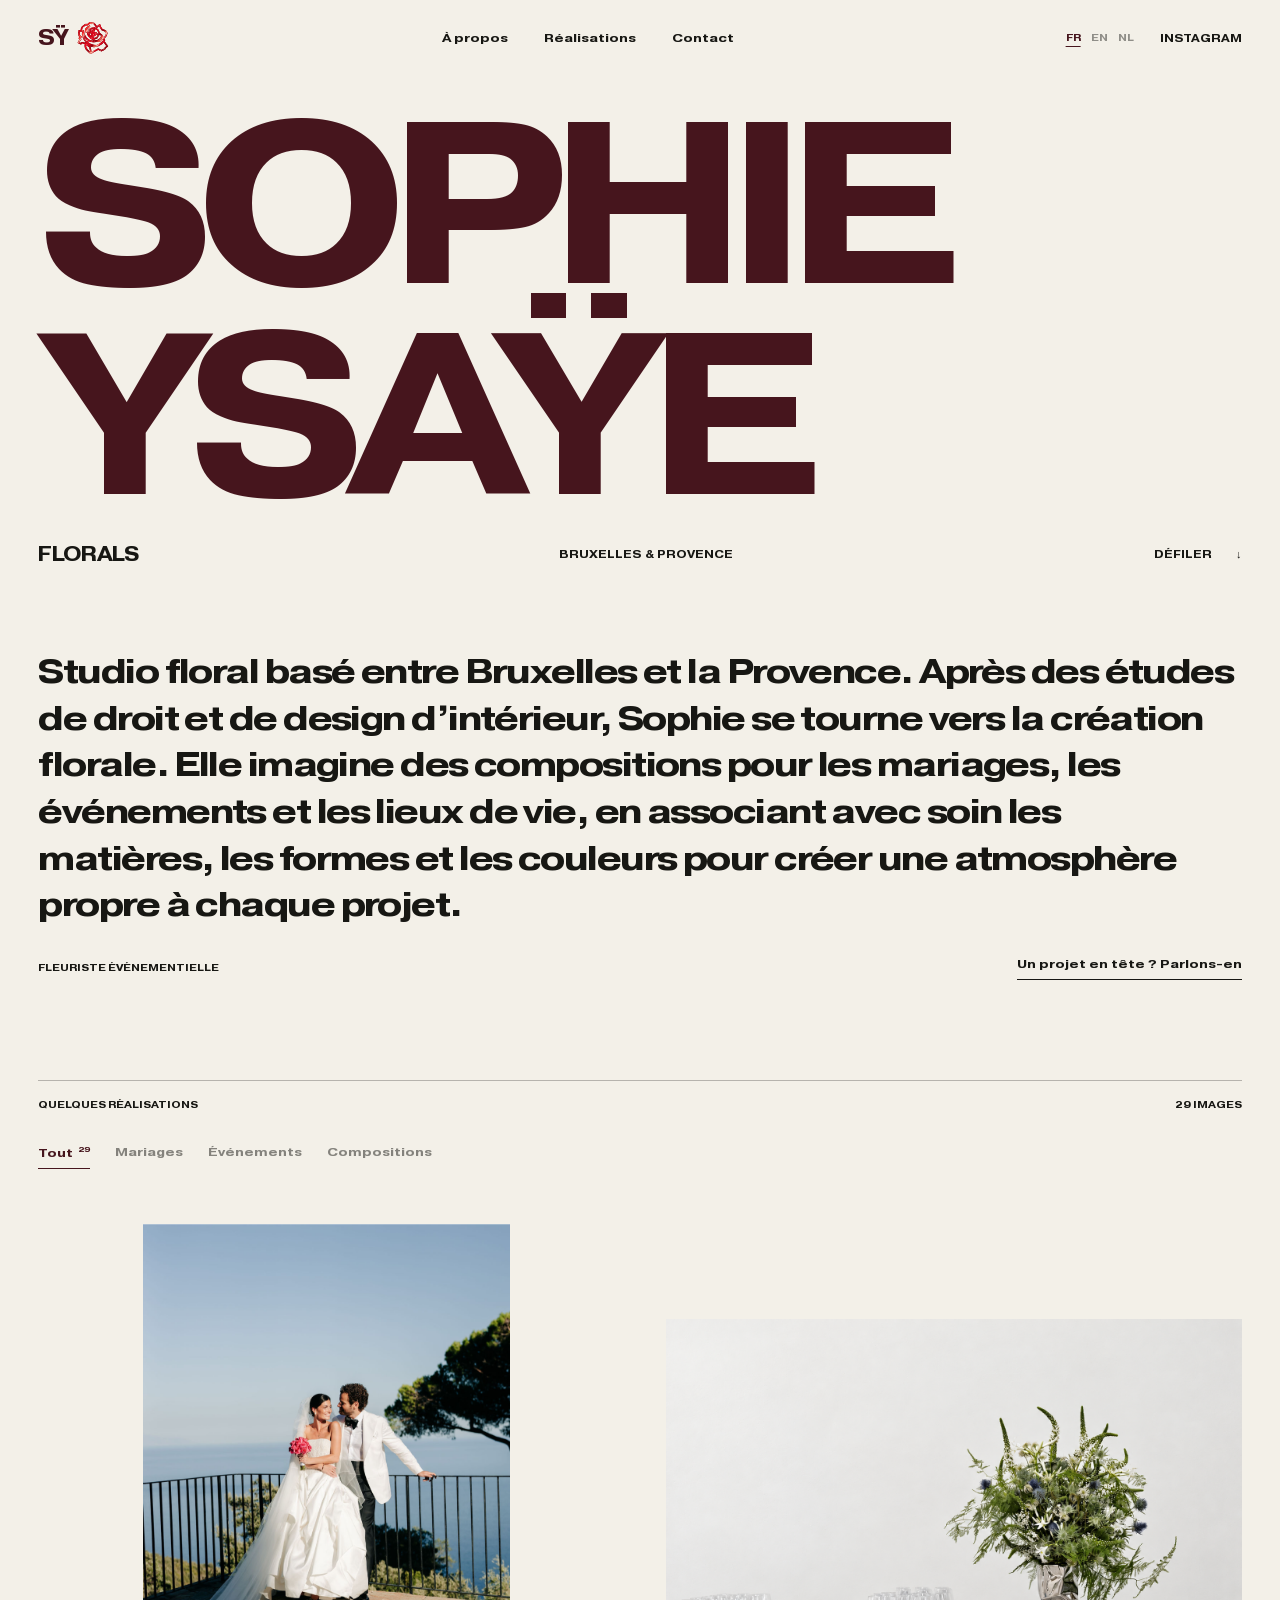
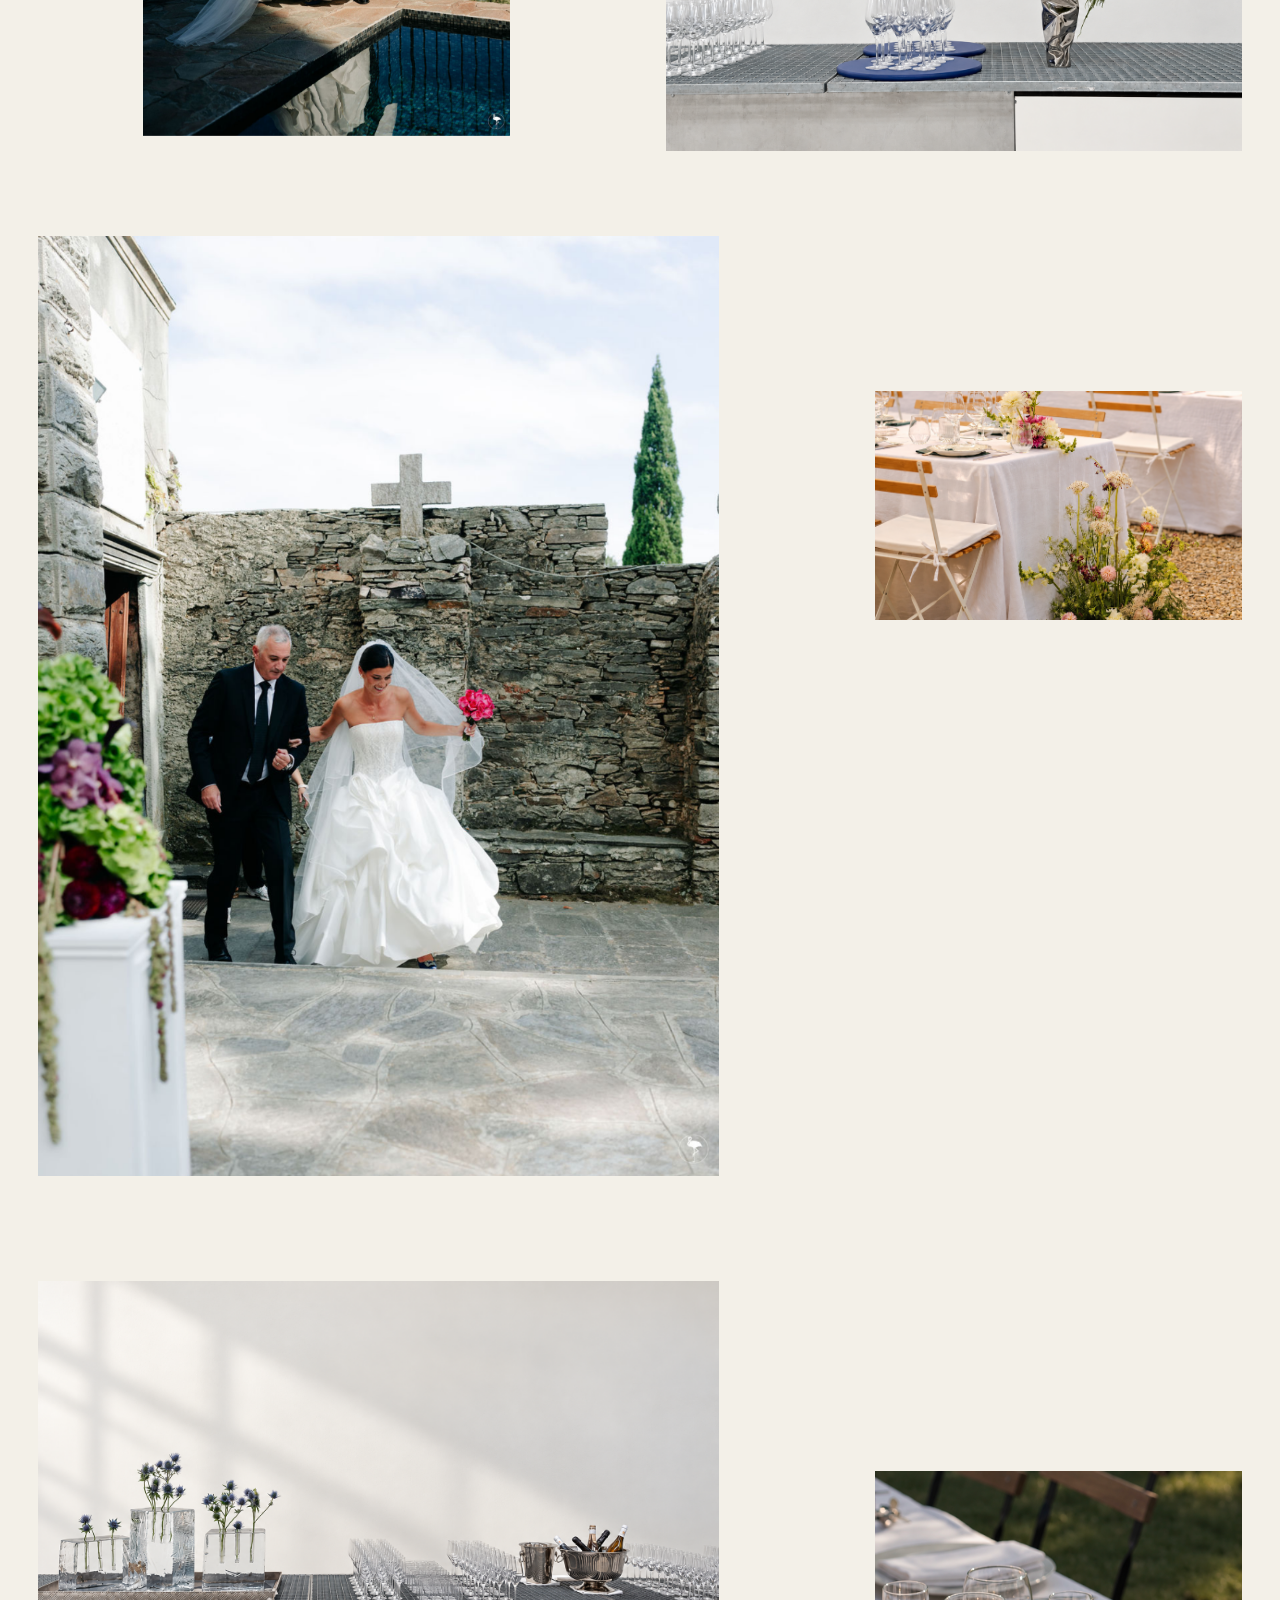
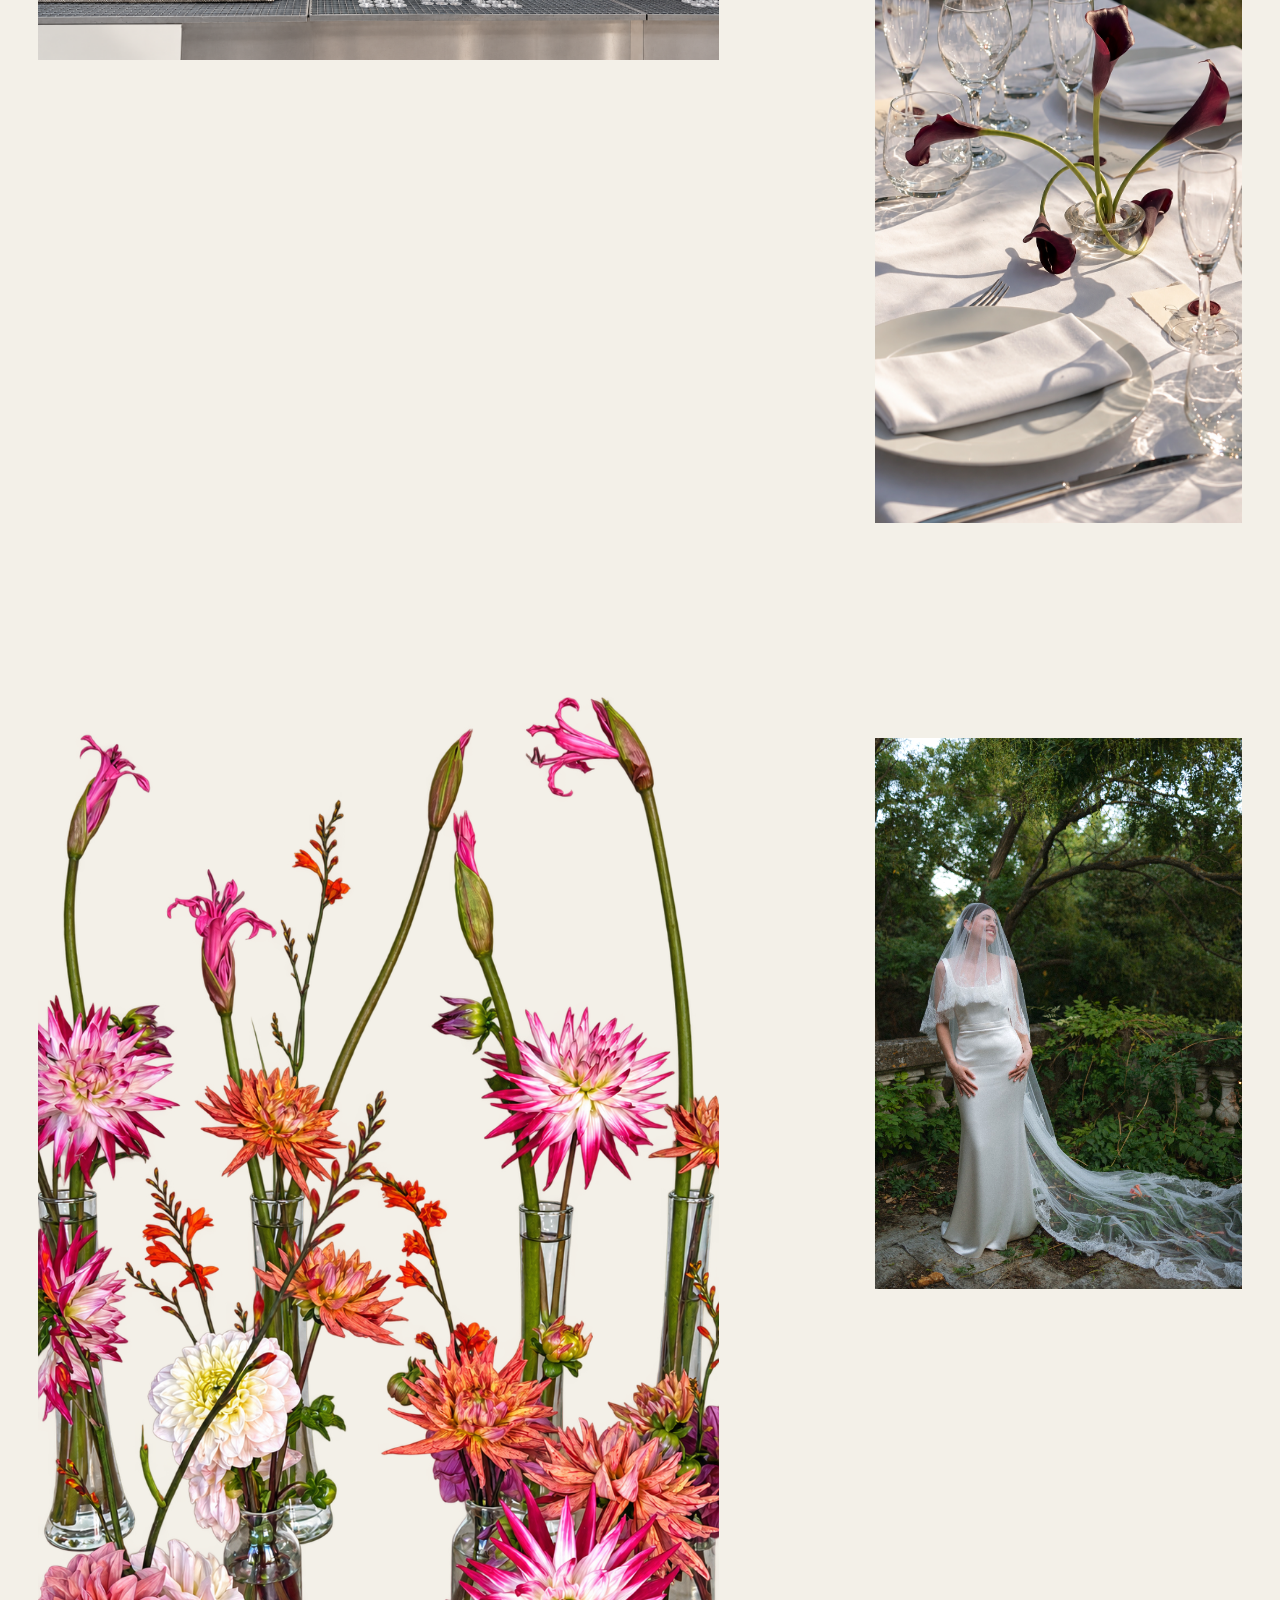
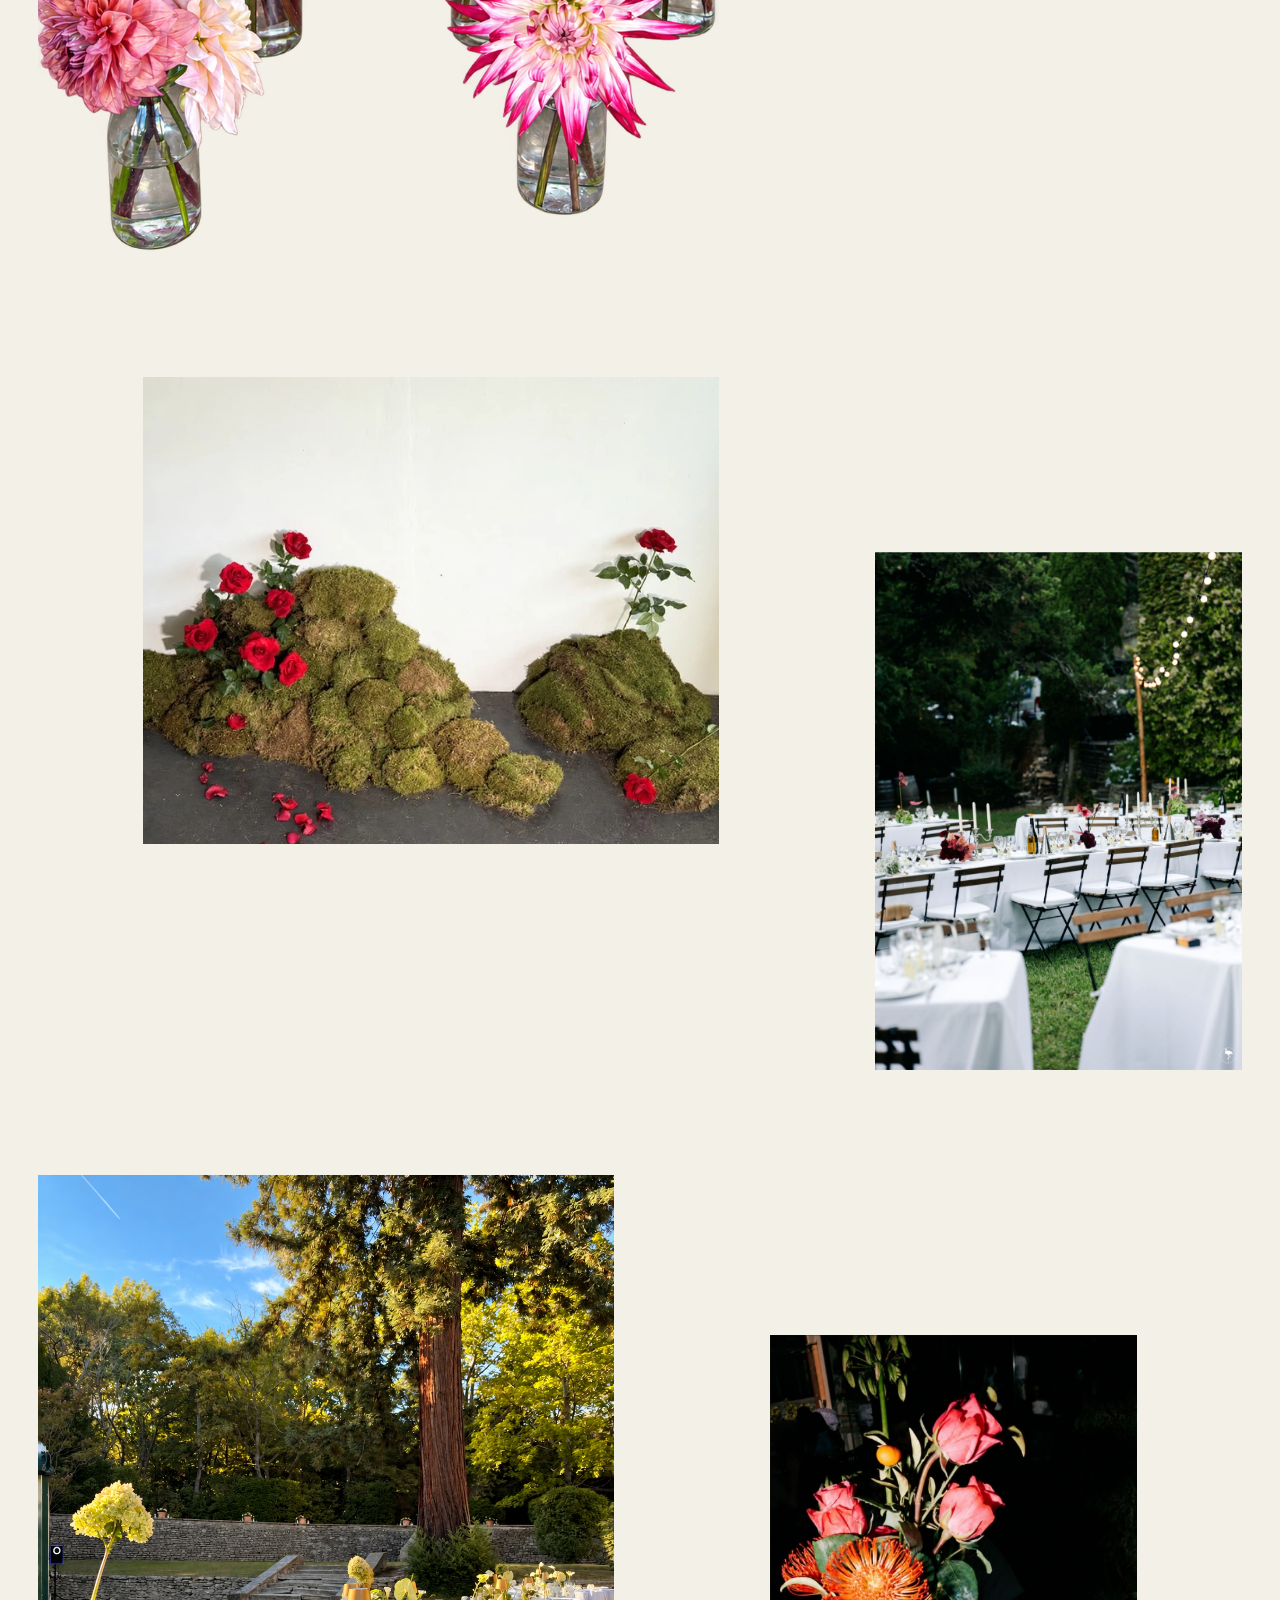
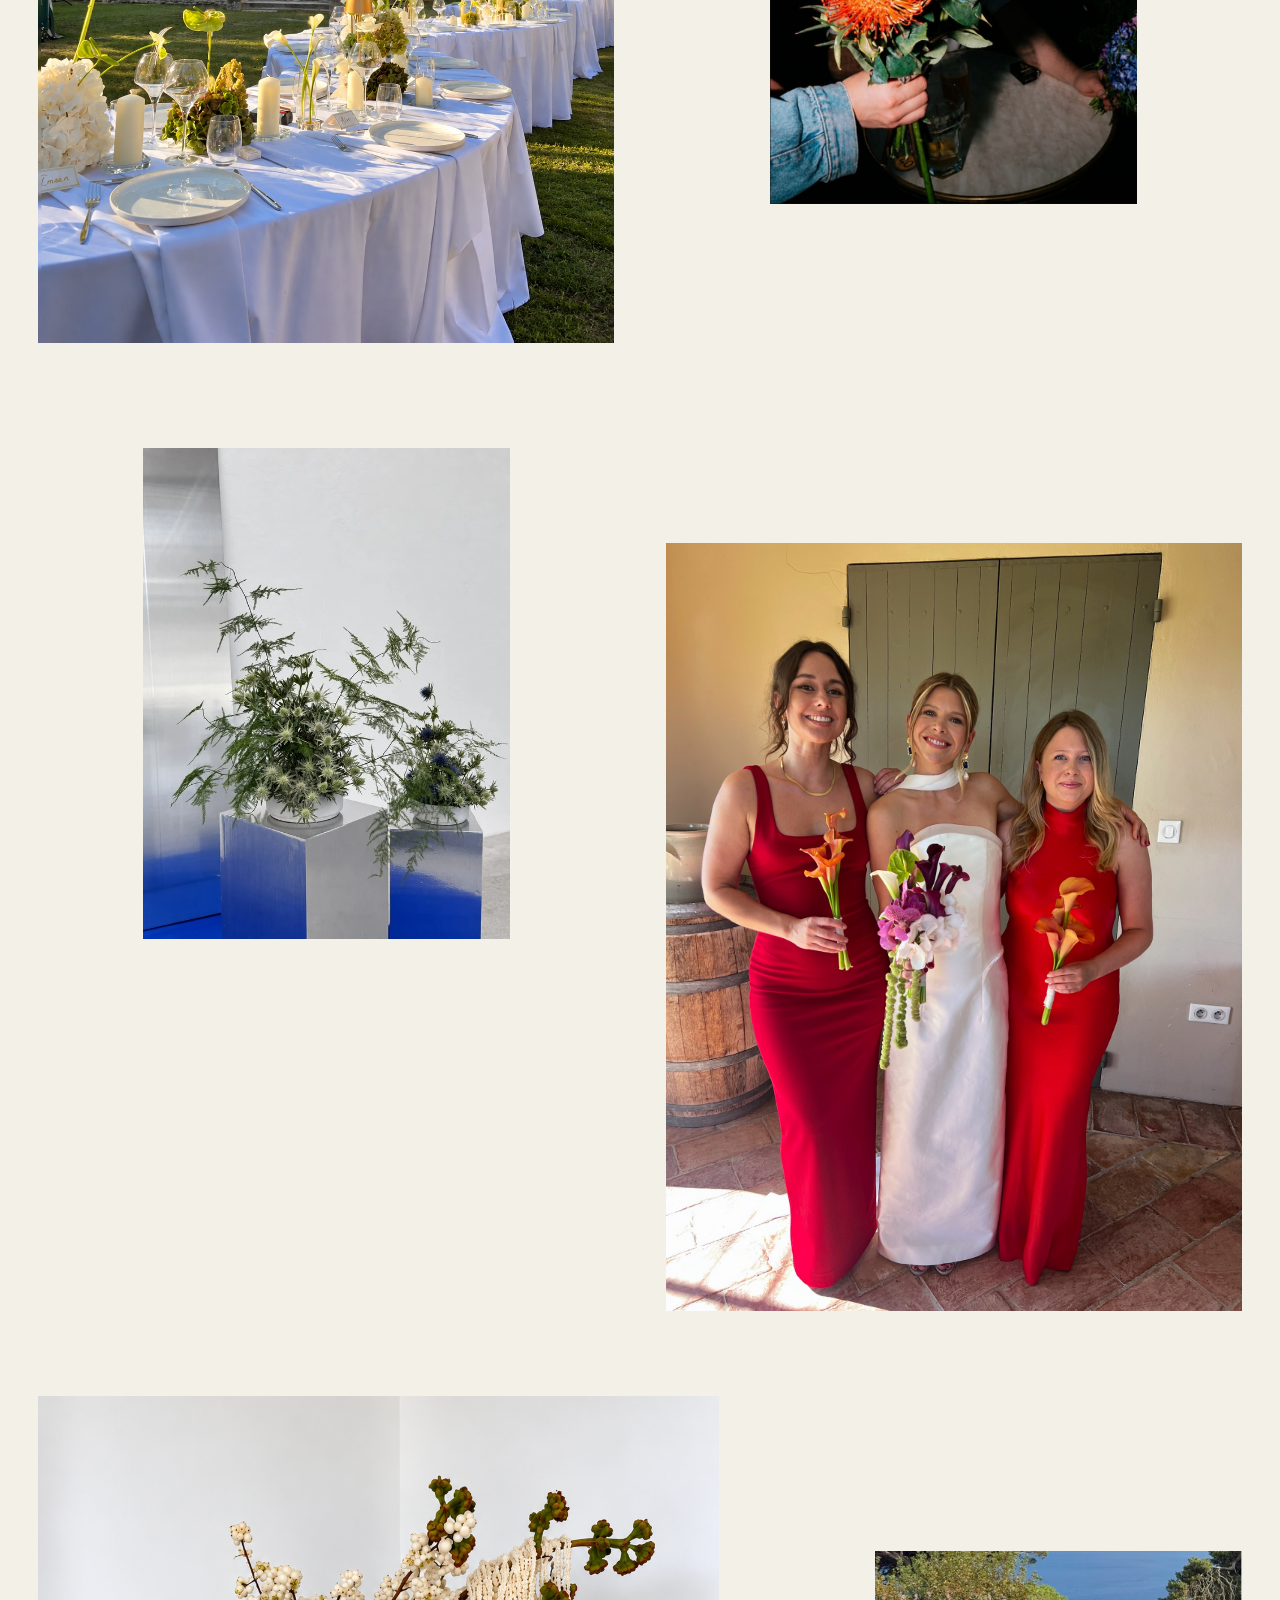
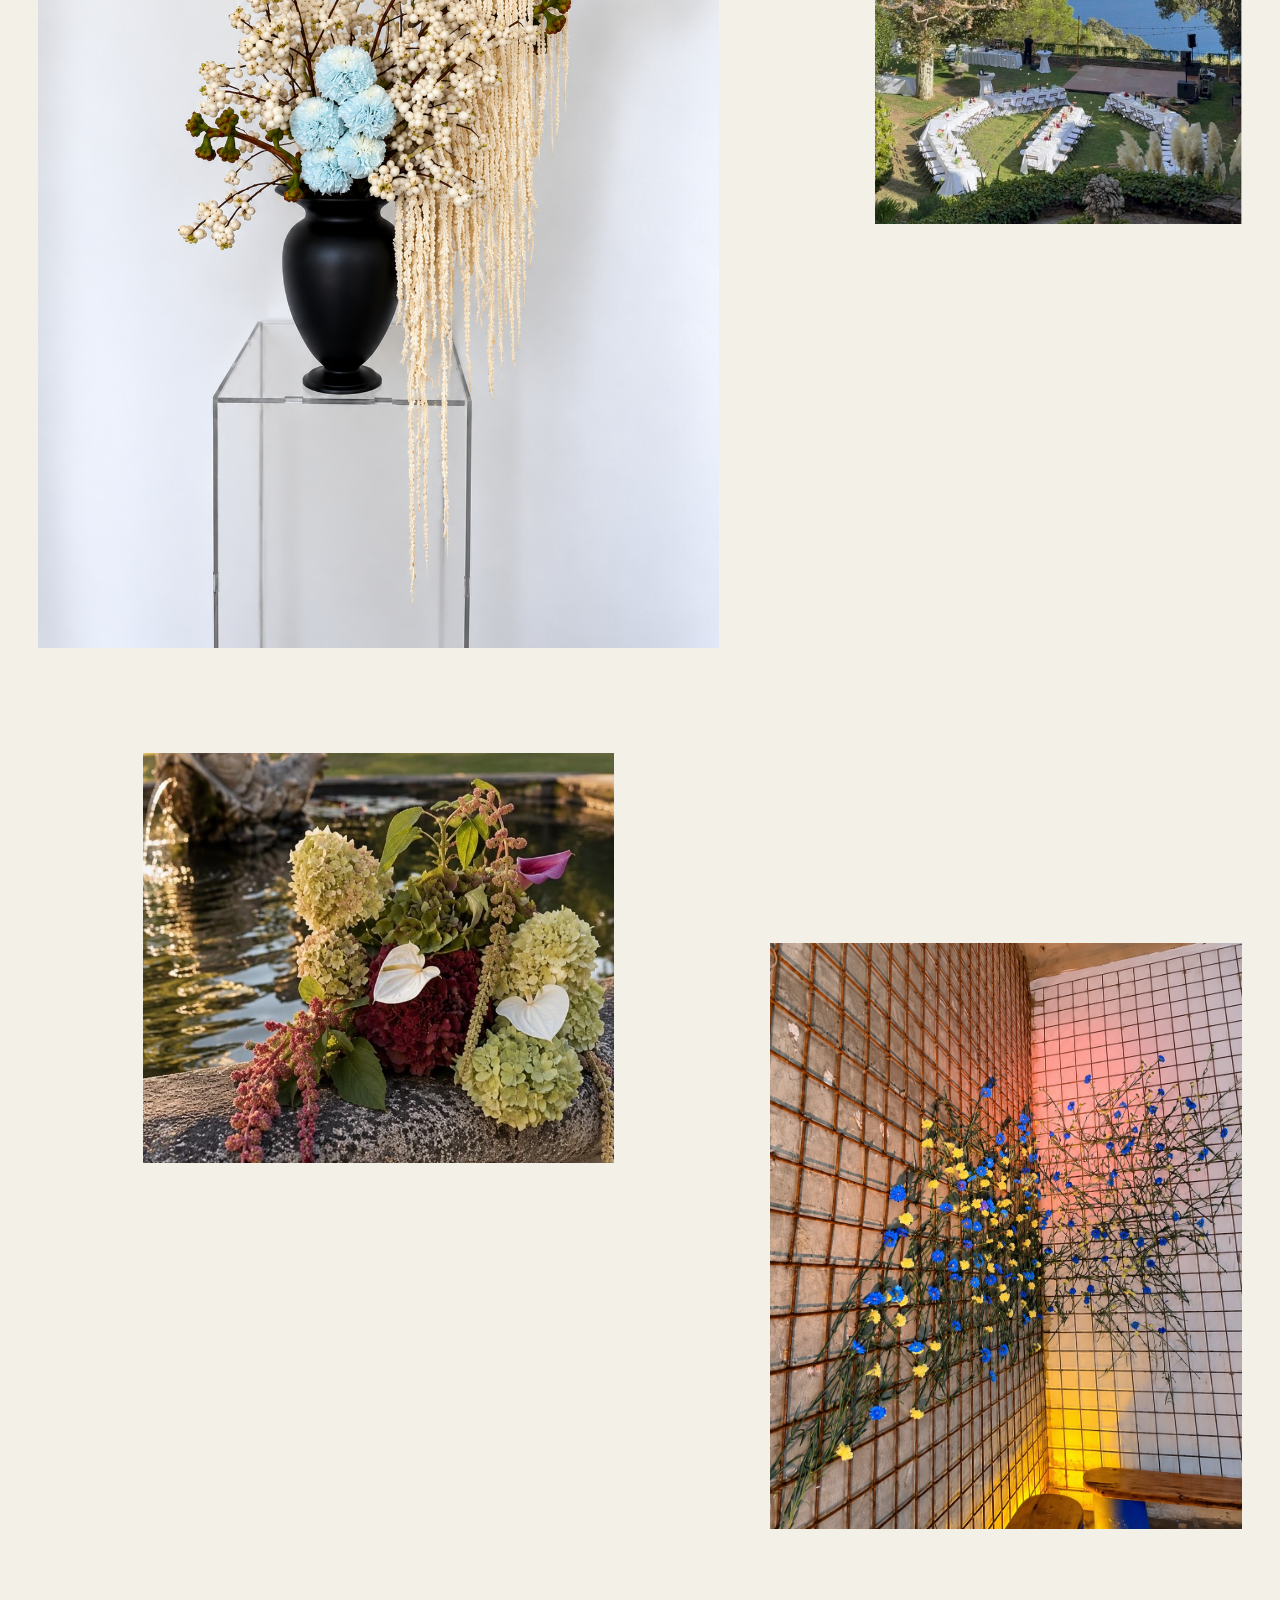
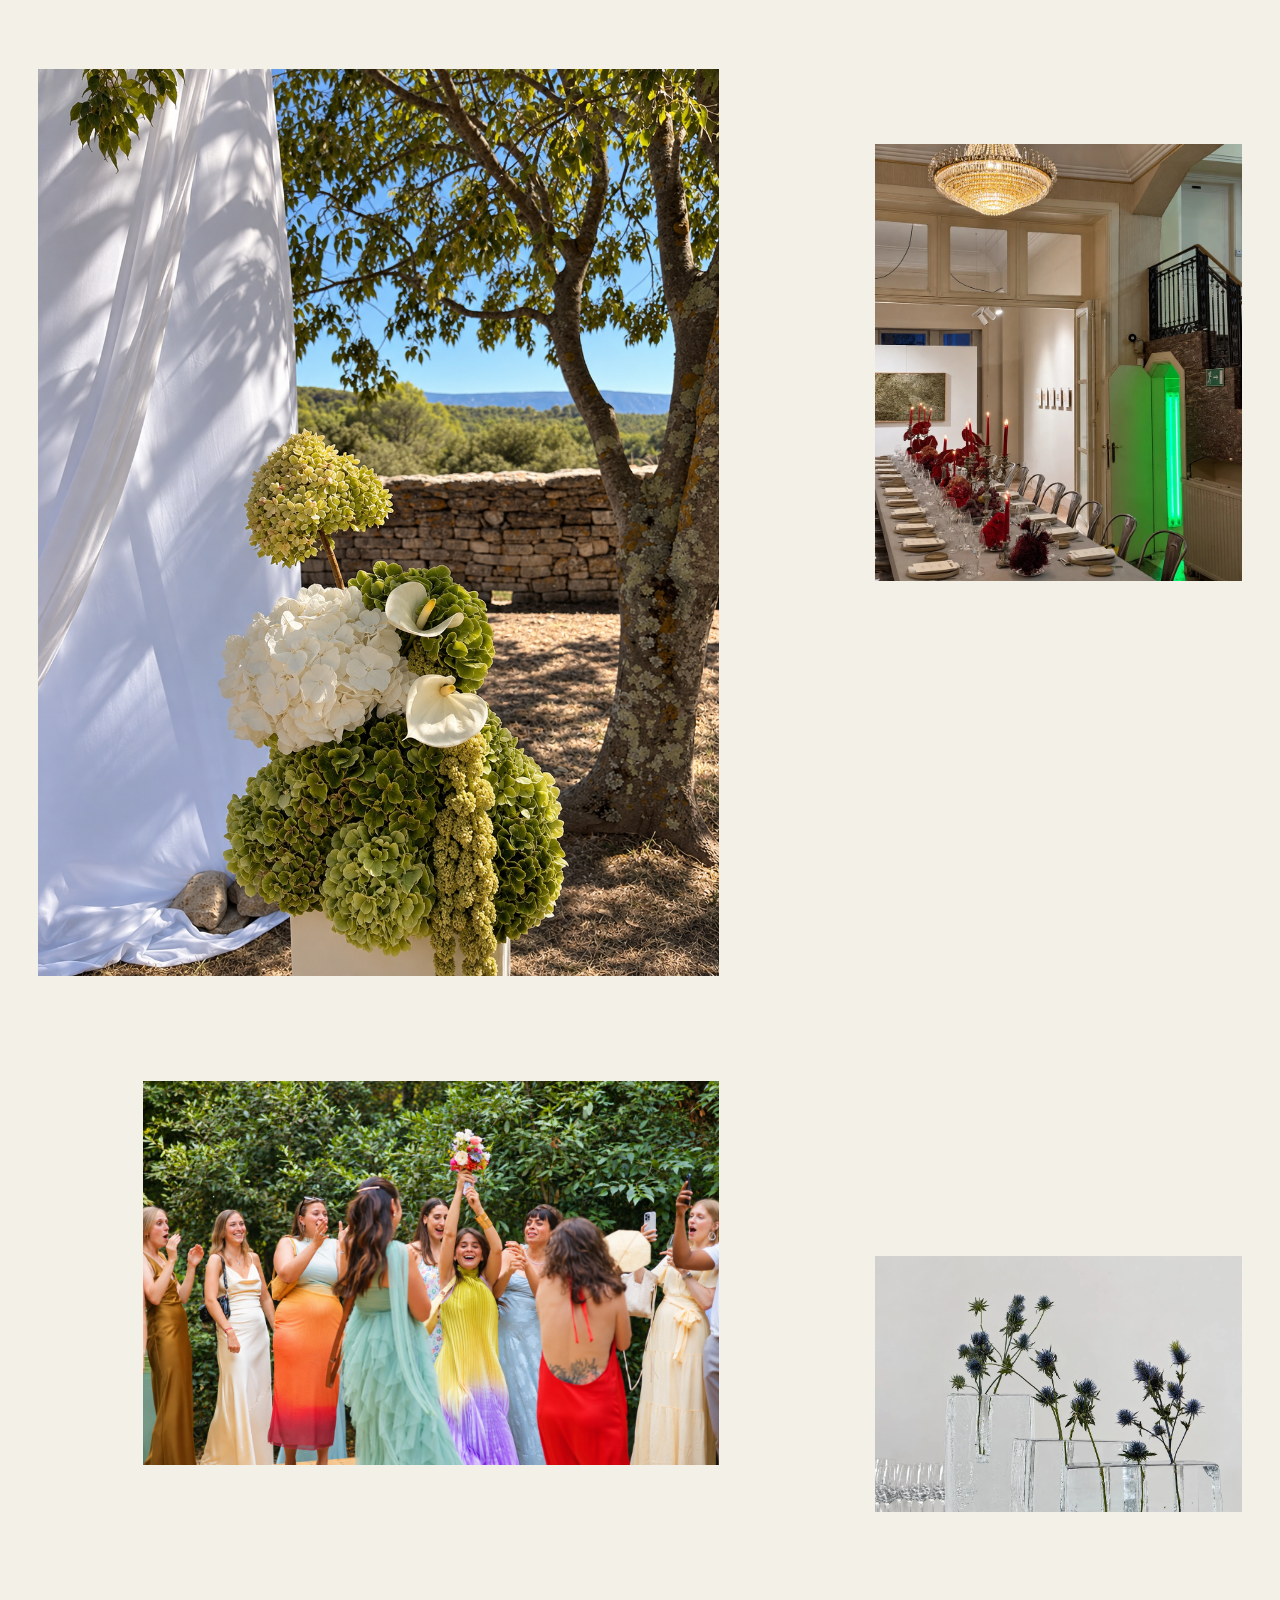
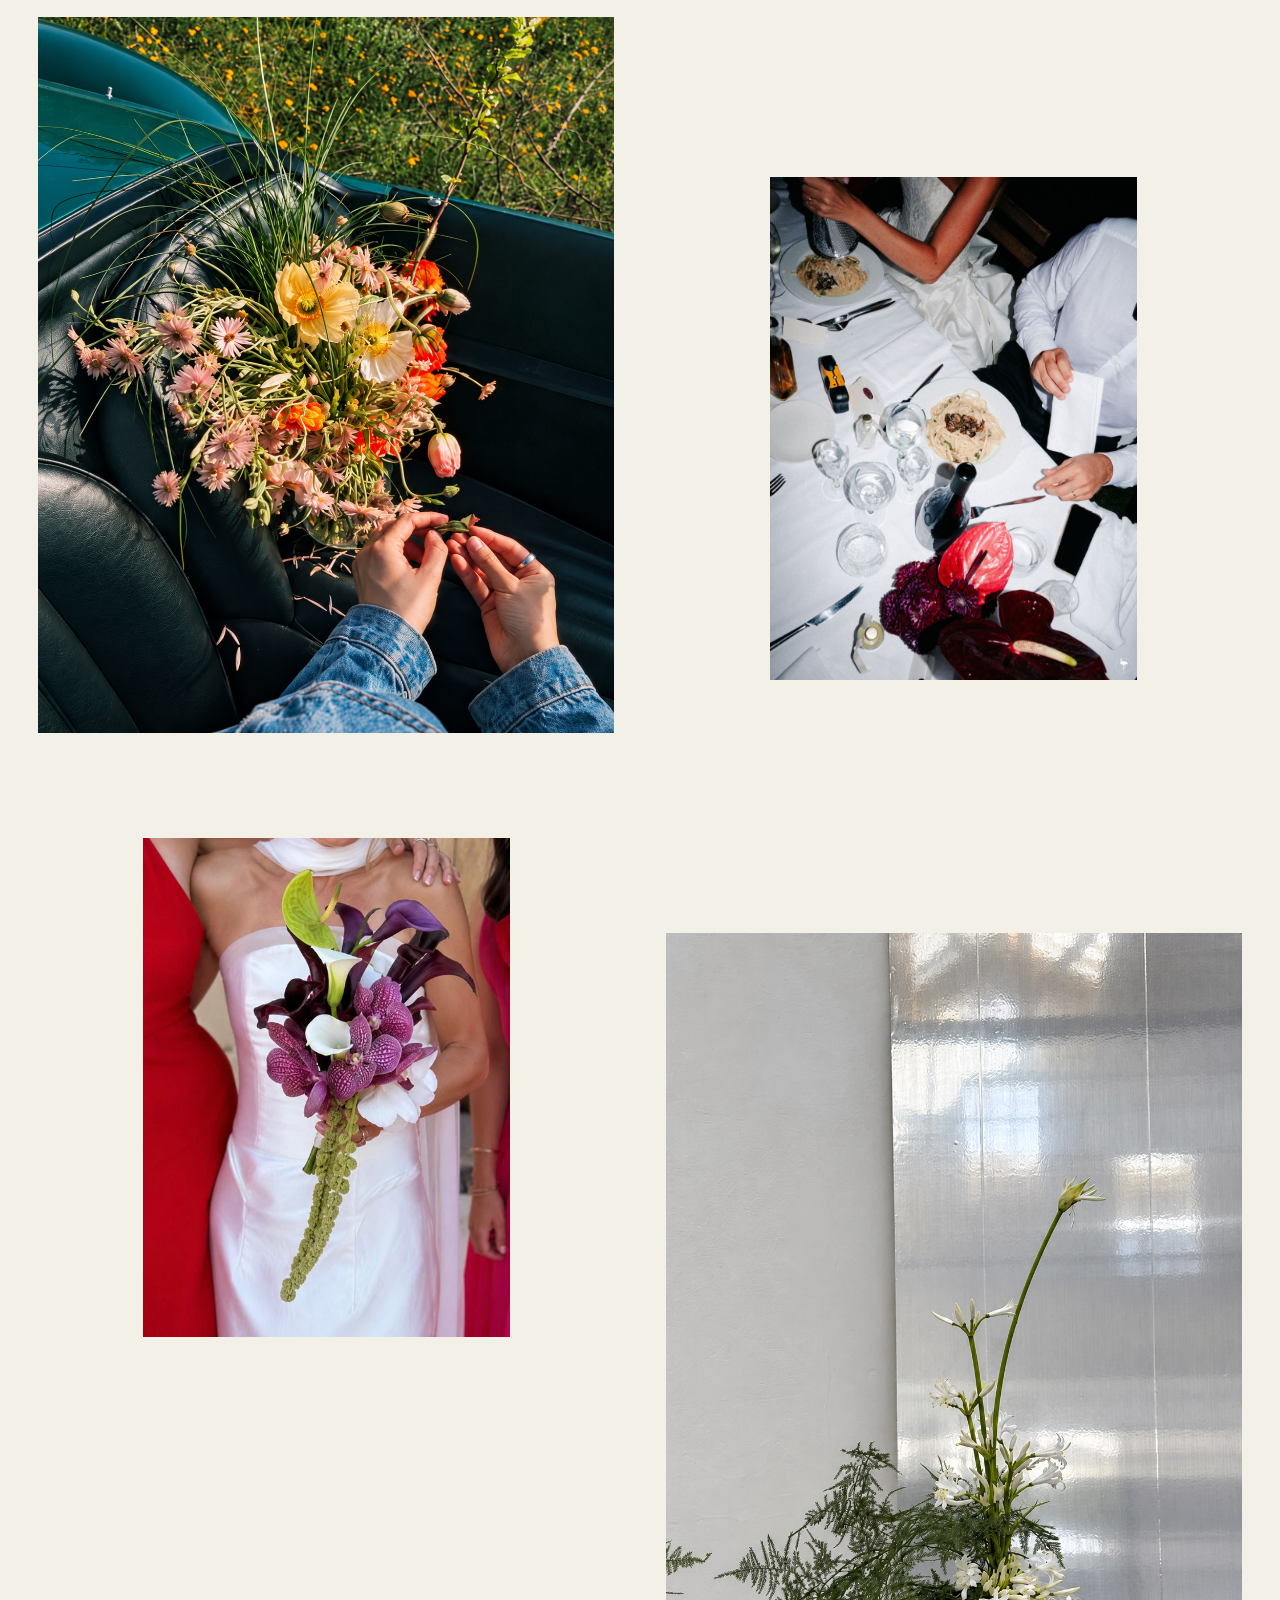
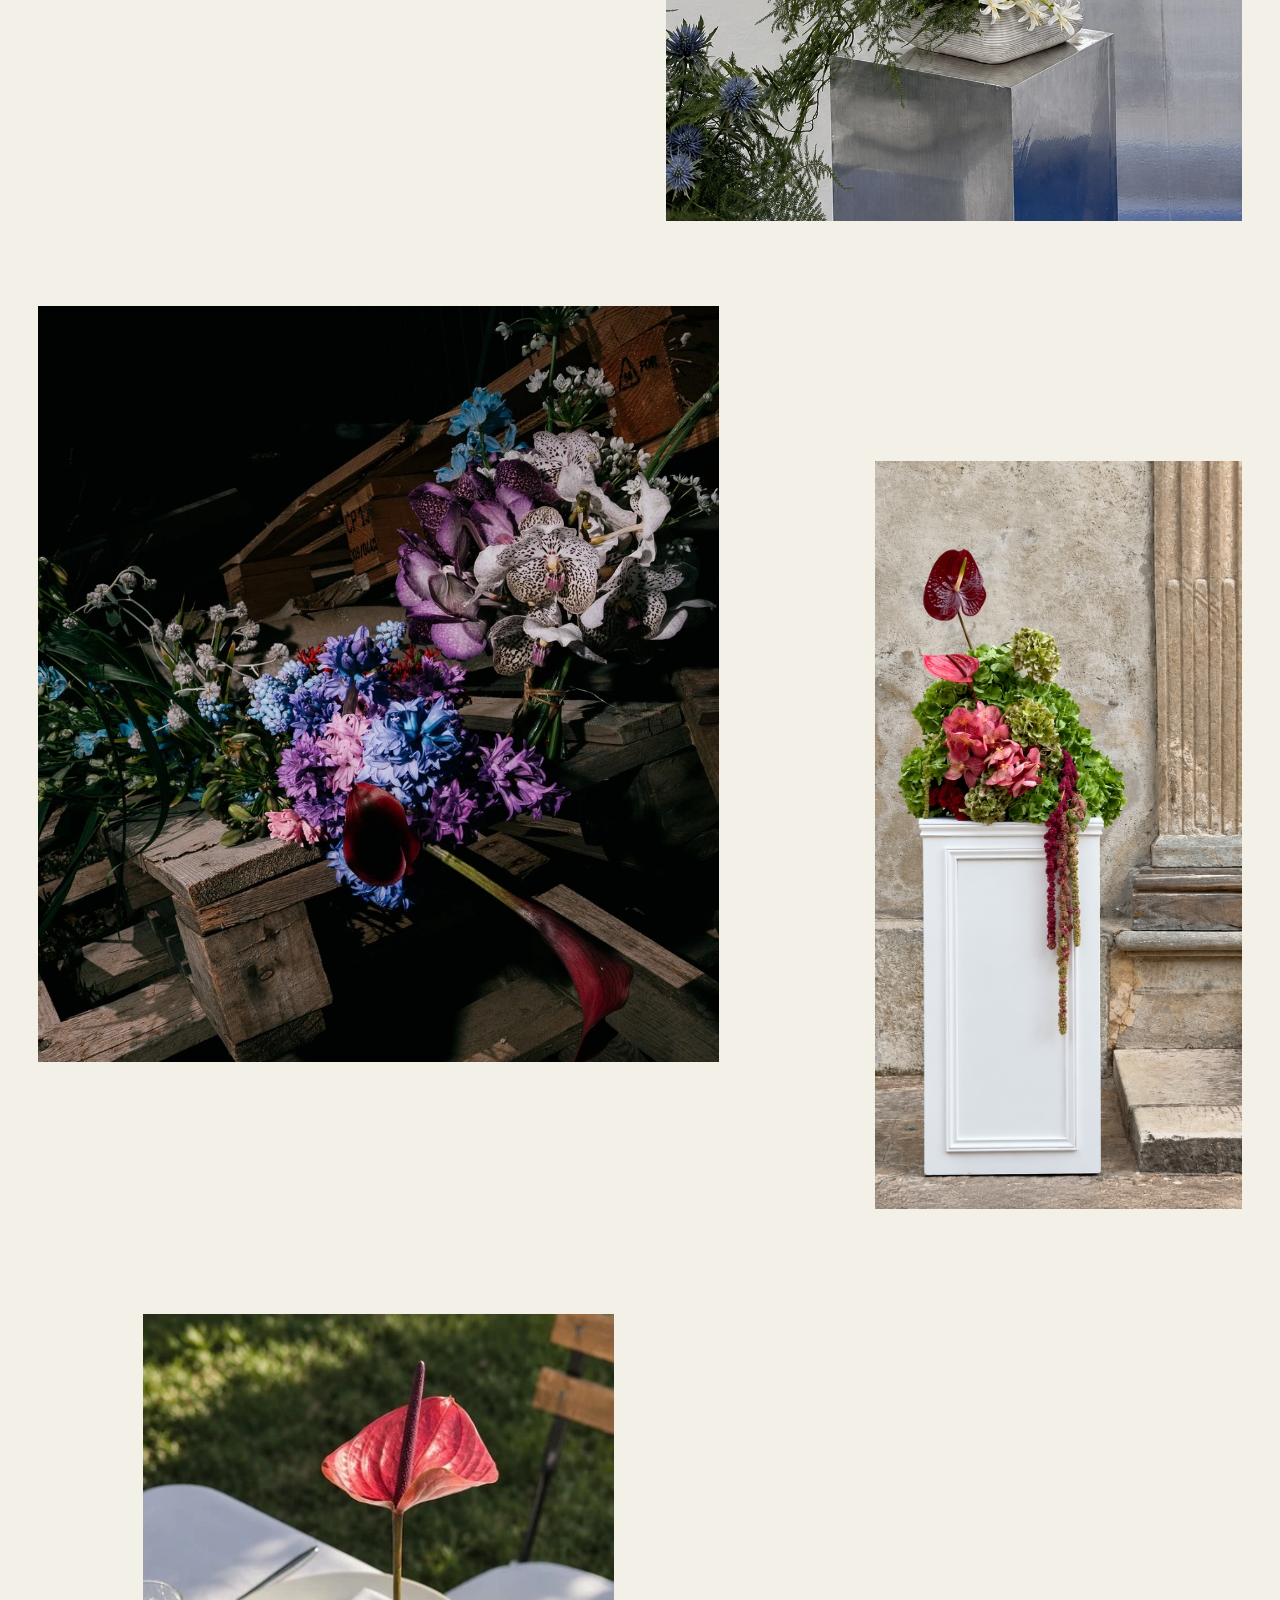
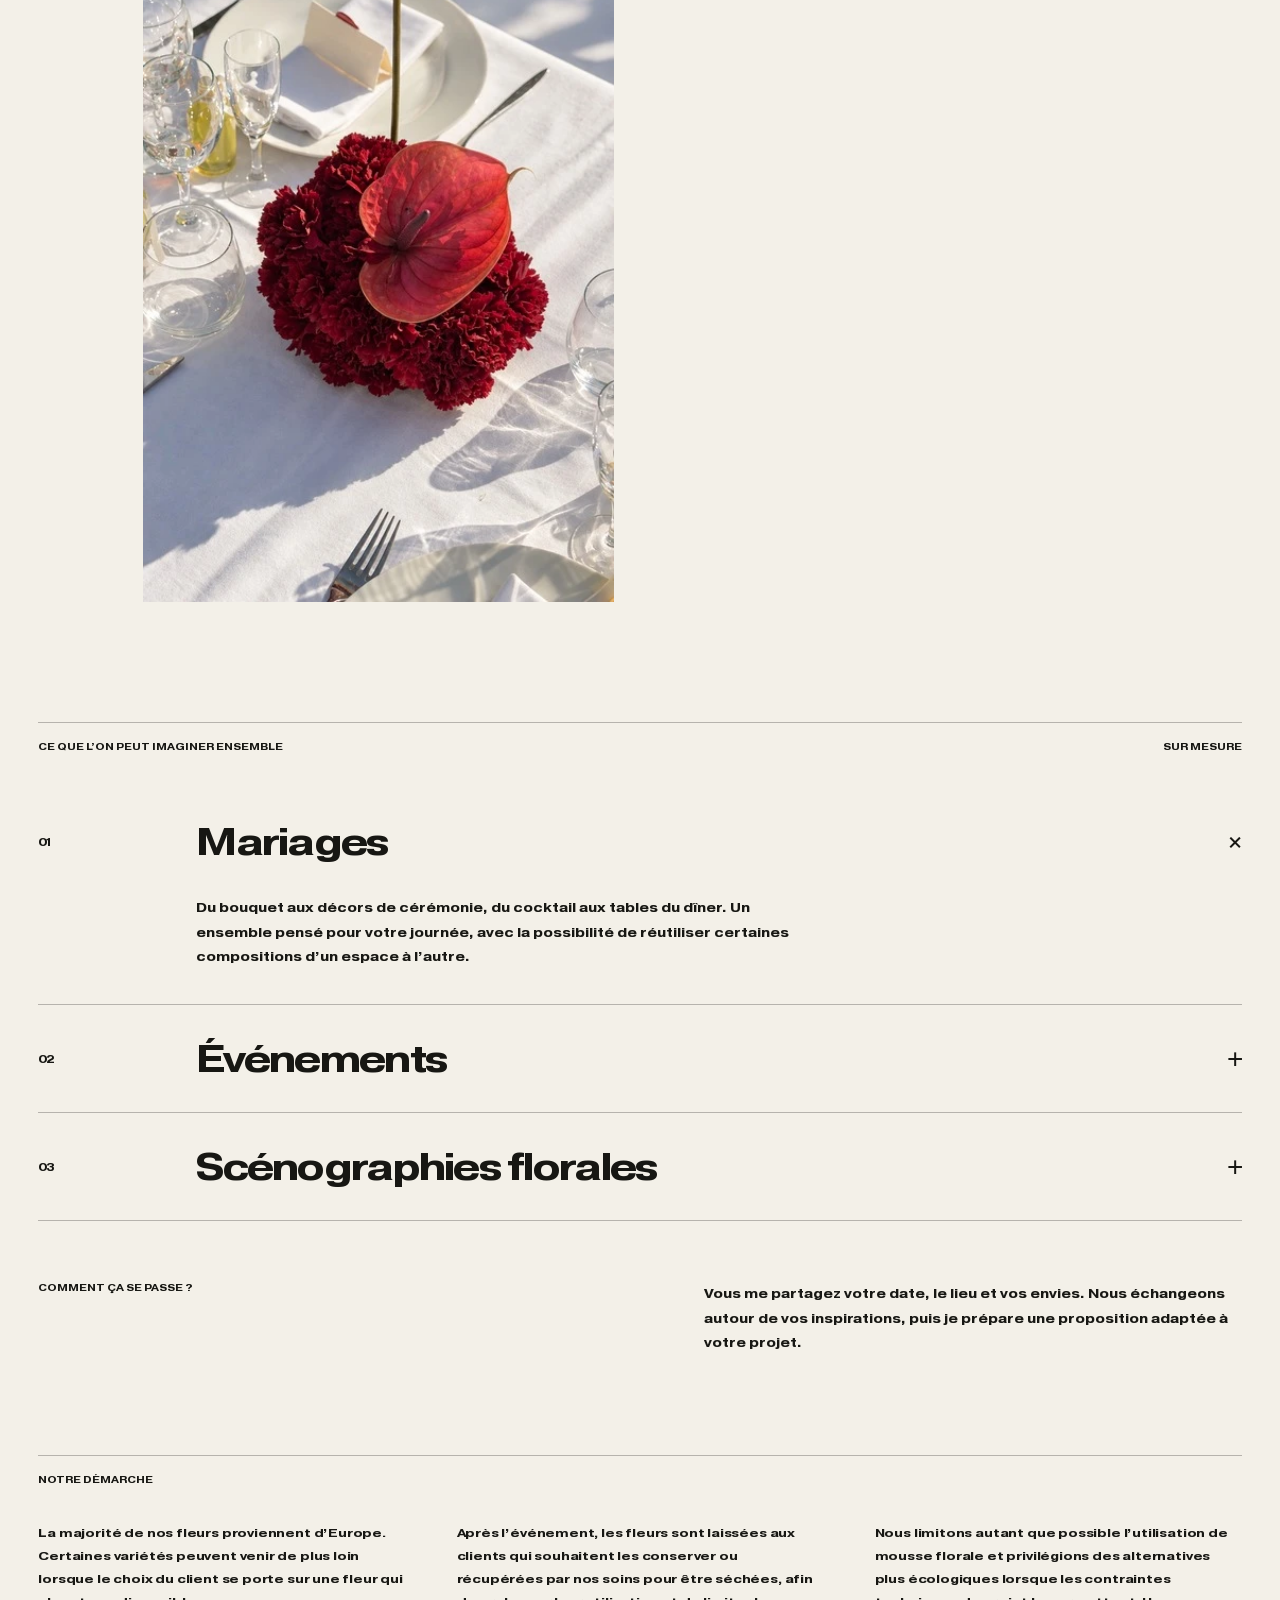
==== commit 29bee6a8: "Add legal notice and Instagram header link; remove arrow glyphs" ====
--- a/index.html
+++ b/index.html
@@ -16,15 +16,15 @@
 <a class="skip-link" href="#main">Aller au contenu</a>
 <header class="header">
 <a href="#top" class="mini-logo" aria-label="Sophie Ysaÿe, accueil">SŸ<svg class="rose-mark rose-glitter" viewBox="15 5 520 535" fill="none" stroke-linecap="round" stroke-linejoin="round" aria-hidden="true" focusable="false"><defs><path id="signature-rose-path" d="M 238,524 C 215,518 199,487 178,474 C 154,452 143,409 148,380 C 155,359 171,344 190,339 C 159,361 121,365 95,351 L 73,369 L 31,350 C 45,325 53,307 69,294 L 46,277 L 76,255 L 45,233 L 39,156 C 54,147 66,157 82,155 C 78,130 82,110 96,91 C 114,75 130,57 153,48 L 185,49 C 203,35 214,18 233,20 L 254,29 L 274,20 C 298,23 310,53 328,76 L 339,91 L 387,54 C 392,94 410,111 429,134 C 456,140 476,149 495,166 L 506,192 C 501,221 490,251 467,265 L 444,277 L 466,310 L 459,333 C 476,359 492,382 516,406 L 484,435 L 467,458 L 415,485 L 363,457 C 336,474 307,488 279,500 C 264,508 255,521 238,524 C 239,486 233,454 223,425 C 210,406 183,399 166,379 C 207,399 250,413 291,414 C 348,407 408,366 452,328 C 436,360 398,384 363,397 C 318,410 270,396 223,375 C 170,349 124,297 109,246 C 99,214 102,179 114,151 C 112,198 129,242 162,277 C 192,311 245,333 288,332 C 337,330 382,308 410,273 C 421,255 424,237 415,219 C 435,242 444,264 434,290 C 424,311 397,324 373,327 C 338,333 311,320 283,302 C 242,281 211,252 195,221 C 178,191 177,158 188,130 C 174,139 164,153 159,170 C 147,144 151,122 173,105 C 187,94 202,84 216,74 C 208,98 213,121 226,138 C 238,117 253,107 275,109 C 295,99 312,107 327,119 C 349,125 365,149 371,170 C 377,188 387,202 402,212 C 386,215 368,211 350,208 C 362,229 359,250 344,265 C 324,280 308,285 287,279 C 271,272 265,253 265,238 C 248,246 230,244 216,232 C 201,215 201,194 212,175 C 220,158 239,150 258,149 C 275,145 290,138 294,126 C 305,141 294,157 280,165 C 262,175 242,178 222,176 C 241,187 263,184 281,176 C 290,193 312,192 329,187 C 328,207 314,225 294,232 C 277,240 259,232 254,218 C 249,205 259,194 273,195 C 285,196 289,207 282,215"/><linearGradient id="rose-metallic" x1="0" y1="0" x2="1" y2=".8"><stop offset="0" stop-color="#760008"/><stop offset=".15" stop-color="#d70016"/><stop offset=".27" stop-color="#ff342b"/><stop offset=".31" stop-color="#ffb2a0"/><stop offset=".36" stop-color="#bd0012"/><stop offset=".54" stop-color="#f20a20"/><stop offset=".66" stop-color="#8e000e"/><stop offset=".73" stop-color="#ff5545"/><stop offset=".76" stop-color="#ffd0b8"/><stop offset=".80" stop-color="#e00019"/><stop offset="1" stop-color="#89000d"/></linearGradient><mask id="rose-glitter-mask"><use href="#signature-rose-path" stroke="white" stroke-width="23"/></mask></defs><use href="#signature-rose-path" stroke="#80000b" stroke-width="25"/><use href="#signature-rose-path" stroke="url(#rose-metallic)" stroke-width="20"/><g class="rose-flecks" mask="url(#rose-glitter-mask)" stroke="none"><circle cx="346.0" cy="372.7" r="5.7" fill="#ff6458"/><circle cx="61.6" cy="144.7" r="4.2" fill="#ef1830"/><circle cx="209.3" cy="430.6" r="3.0" fill="#ff6458"/><circle cx="268.1" cy="51.4" r="5.5" fill="#ffb6a5"/><circle cx="327.3" cy="231.9" r="3.8" fill="#ffb6a5"/><circle cx="350.5" cy="521.3" r="2.4" fill="#ffb6a5"/><circle cx="150.2" cy="327.3" r="3.5" fill="#ff6458"/><circle cx="373.6" cy="282.4" r="2.7" fill="#ffb6a5"/><circle cx="397.2" cy="479.8" r="5.1" fill="#ffb6a5"/><circle cx="408.9" cy="285.5" r="3.0" fill="#ff6458"/><circle cx="156.2" cy="523.6" r="3.0" fill="#ffb6a5"/><circle cx="248.8" cy="92.1" r="5.4" fill="#ffb6a5"/><circle cx="57.2" cy="523.3" r="5.4" fill="#ffb6a5"/><circle cx="199.6" cy="199.1" r="5.1" fill="#ff6458"/><circle cx="264.1" cy="463.2" r="2.6" fill="#ff6458"/><circle cx="109.1" cy="404.9" r="4.1" fill="#ffb6a5"/><circle cx="190.6" cy="404.5" r="3.7" fill="#ffb6a5"/><circle cx="174.5" cy="421.1" r="4.8" fill="#ffb6a5"/><circle cx="173.4" cy="251.4" r="4.1" fill="#ffb6a5"/><circle cx="473.9" cy="125.5" r="5.0" fill="#ffb6a5"/><circle cx="26.9" cy="44.3" r="5.1" fill="#ef1830"/><circle cx="371.3" cy="451.1" r="2.5" fill="#ffb6a5"/><circle cx="228.3" cy="249.9" r="2.4" fill="#ef1830"/><circle cx="392.4" cy="331.7" r="3.2" fill="#ff6458"/><circle cx="515.1" cy="395.7" r="5.2" fill="#ffb6a5"/><circle cx="195.7" cy="521.5" r="3.0" fill="#ffb6a5"/><circle cx="170.8" cy="85.0" r="4.0" fill="#ffb6a5"/><circle cx="75.7" cy="318.4" r="5.3" fill="#ffb6a5"/><circle cx="351.2" cy="97.3" r="4.2" fill="#ff6458"/><circle cx="436.4" cy="238.0" r="3.4" fill="#ff6458"/><circle cx="277.1" cy="428.3" r="4.8" fill="#ef1830"/><circle cx="517.8" cy="367.8" r="5.5" fill="#ffb6a5"/><circle cx="257.3" cy="328.9" r="4.8" fill="#ff6458"/><circle cx="239.7" cy="171.1" r="2.8" fill="#ffb6a5"/><circle cx="465.2" cy="205.9" r="3.1" fill="#ffb6a5"/><circle cx="117.8" cy="241.5" r="2.6" fill="#ffb6a5"/><circle cx="322.9" cy="128.2" r="5.6" fill="#ff6458"/><circle cx="71.7" cy="320.2" r="5.7" fill="#ffb6a5"/><circle cx="206.0" cy="338.8" r="3.1" fill="#ff6458"/><circle cx="105.1" cy="193.3" r="4.2" fill="#ef1830"/><circle cx="474.7" cy="506.1" r="4.0" fill="#ffb6a5"/><circle cx="146.2" cy="52.5" r="5.0" fill="#ffb6a5"/><circle cx="370.0" cy="337.3" r="2.6" fill="#ffb6a5"/><circle cx="294.5" cy="243.4" r="4.6" fill="#ff6458"/><circle cx="177.0" cy="307.5" r="4.1" fill="#ef1830"/><circle cx="380.5" cy="506.6" r="3.7" fill="#ef1830"/><circle cx="333.1" cy="483.0" r="4.1" fill="#ef1830"/><circle cx="393.0" cy="495.6" r="5.1" fill="#ff6458"/><circle cx="329.4" cy="348.5" r="5.7" fill="#ff6458"/><circle cx="135.3" cy="193.1" r="3.4" fill="#ef1830"/><circle cx="343.1" cy="404.8" r="4.1" fill="#ffb6a5"/><circle cx="154.6" cy="439.8" r="2.8" fill="#ffb6a5"/><circle cx="289.3" cy="404.1" r="3.9" fill="#ff6458"/><circle cx="413.2" cy="489.1" r="2.8" fill="#ff6458"/><circle cx="172.4" cy="417.6" r="4.3" fill="#ffb6a5"/><circle cx="517.7" cy="489.5" r="3.3" fill="#ffb6a5"/><circle cx="441.7" cy="343.8" r="5.0" fill="#ffb6a5"/><circle cx="67.2" cy="139.6" r="5.1" fill="#ef1830"/><circle cx="364.2" cy="91.6" r="4.9" fill="#ffb6a5"/><circle cx="392.4" cy="27.5" r="4.2" fill="#ffb6a5"/><circle cx="193.0" cy="16.5" r="4.5" fill="#ffb6a5"/><circle cx="209.9" cy="357.8" r="2.8" fill="#ff6458"/><circle cx="112.3" cy="300.7" r="4.1" fill="#ffb6a5"/><circle cx="209.3" cy="314.1" r="4.1" fill="#ff6458"/><circle cx="187.6" cy="187.2" r="3.4" fill="#ff6458"/><circle cx="317.6" cy="147.0" r="5.0" fill="#ffb6a5"/><circle cx="290.0" cy="48.2" r="4.6" fill="#ffb6a5"/><circle cx="219.2" cy="340.9" r="5.7" fill="#ffb6a5"/><circle cx="512.3" cy="236.8" r="5.3" fill="#ffb6a5"/><circle cx="86.0" cy="480.8" r="3.9" fill="#ff6458"/><circle cx="407.3" cy="87.5" r="3.4" fill="#ffb6a5"/><circle cx="189.3" cy="106.4" r="3.5" fill="#ffb6a5"/><circle cx="474.1" cy="454.9" r="4.1" fill="#ffb6a5"/><circle cx="39.0" cy="280.2" r="2.5" fill="#ffb6a5"/><circle cx="344.1" cy="108.8" r="4.1" fill="#ffb6a5"/><circle cx="480.5" cy="25.9" r="4.7" fill="#ffb6a5"/><circle cx="462.2" cy="453.9" r="4.3" fill="#ffb6a5"/><circle cx="291.3" cy="302.6" r="3.5" fill="#ef1830"/><circle cx="299.7" cy="15.8" r="3.3" fill="#ffb6a5"/><circle cx="35.6" cy="99.1" r="4.7" fill="#ffb6a5"/><circle cx="53.4" cy="383.0" r="5.7" fill="#ffb6a5"/><circle cx="451.2" cy="37.1" r="4.3" fill="#ff6458"/><circle cx="332.7" cy="460.0" r="2.8" fill="#ffb6a5"/><circle cx="120.6" cy="401.0" r="5.7" fill="#ffb6a5"/><circle cx="488.1" cy="113.1" r="4.5" fill="#ffb6a5"/><circle cx="104.0" cy="396.9" r="4.8" fill="#ef1830"/><circle cx="141.1" cy="171.2" r="4.0" fill="#ffb6a5"/><circle cx="49.5" cy="208.8" r="4.4" fill="#ff6458"/><circle cx="72.3" cy="158.2" r="4.2" fill="#ff6458"/><circle cx="368.9" cy="483.7" r="5.2" fill="#ef1830"/><circle cx="252.0" cy="301.7" r="4.0" fill="#ffb6a5"/><circle cx="134.0" cy="89.1" r="3.4" fill="#ffb6a5"/><circle cx="339.6" cy="237.8" r="4.1" fill="#ffb6a5"/><circle cx="448.3" cy="520.4" r="4.3" fill="#ffb6a5"/><circle cx="493.6" cy="390.2" r="5.1" fill="#ffb6a5"/><circle cx="266.0" cy="408.3" r="3.3" fill="#ff6458"/><circle cx="163.8" cy="385.0" r="5.7" fill="#ffb6a5"/><circle cx="359.2" cy="363.6" r="3.8" fill="#ffb6a5"/><circle cx="251.0" cy="141.9" r="5.3" fill="#ffb6a5"/><circle cx="132.0" cy="37.9" r="5.2" fill="#ffb6a5"/><circle cx="289.3" cy="373.2" r="5.1" fill="#ef1830"/><circle cx="304.7" cy="335.5" r="3.4" fill="#ffb6a5"/><circle cx="491.0" cy="484.6" r="3.2" fill="#ffb6a5"/><circle cx="392.8" cy="65.1" r="3.6" fill="#ff6458"/><circle cx="212.2" cy="48.2" r="4.0" fill="#ff6458"/><circle cx="426.1" cy="396.1" r="4.1" fill="#ffb6a5"/><circle cx="52.9" cy="484.0" r="2.9" fill="#ffb6a5"/><circle cx="234.0" cy="405.9" r="3.2" fill="#ef1830"/><circle cx="214.7" cy="256.7" r="4.7" fill="#ffb6a5"/><circle cx="407.2" cy="278.5" r="5.2" fill="#ef1830"/><circle cx="361.4" cy="381.3" r="5.0" fill="#ffb6a5"/><circle cx="32.7" cy="161.5" r="5.0" fill="#ff6458"/><circle cx="425.8" cy="133.1" r="2.8" fill="#ffb6a5"/><circle cx="388.0" cy="185.0" r="2.8" fill="#ffb6a5"/><circle cx="249.7" cy="424.8" r="2.9" fill="#ff6458"/><circle cx="26.8" cy="321.0" r="5.0" fill="#ff6458"/><circle cx="120.6" cy="57.2" r="2.6" fill="#ff6458"/><circle cx="62.7" cy="110.3" r="4.7" fill="#ff6458"/><circle cx="272.6" cy="166.8" r="2.6" fill="#ffb6a5"/><circle cx="105.0" cy="68.3" r="5.4" fill="#ff6458"/><circle cx="509.8" cy="34.1" r="2.5" fill="#ffb6a5"/><circle cx="408.9" cy="179.2" r="3.4" fill="#ffb6a5"/><circle cx="214.6" cy="258.7" r="3.6" fill="#ffb6a5"/><circle cx="157.6" cy="221.2" r="3.7" fill="#ff6458"/><circle cx="226.1" cy="520.2" r="4.8" fill="#ffb6a5"/><circle cx="243.3" cy="137.5" r="5.3" fill="#ff6458"/><circle cx="116.1" cy="73.9" r="4.8" fill="#ff6458"/><circle cx="394.7" cy="48.7" r="3.6" fill="#ef1830"/><circle cx="478.2" cy="413.8" r="5.7" fill="#ffb6a5"/><circle cx="286.9" cy="510.7" r="3.1" fill="#ffb6a5"/><circle cx="143.8" cy="468.4" r="4.2" fill="#ef1830"/><circle cx="144.9" cy="242.3" r="5.3" fill="#ff6458"/><circle cx="497.7" cy="271.4" r="2.9" fill="#ff6458"/><circle cx="427.4" cy="97.7" r="2.8" fill="#ffb6a5"/><circle cx="470.9" cy="326.2" r="3.2" fill="#ffb6a5"/><circle cx="103.6" cy="264.6" r="4.2" fill="#ff6458"/><circle cx="30.6" cy="29.7" r="3.4" fill="#ff6458"/><circle cx="265.9" cy="382.7" r="3.4" fill="#ff6458"/><circle cx="175.9" cy="408.2" r="3.3" fill="#ffb6a5"/><circle cx="181.6" cy="470.3" r="5.7" fill="#ff6458"/><circle cx="332.4" cy="360.9" r="5.5" fill="#ff6458"/><circle cx="212.9" cy="337.8" r="4.0" fill="#ffb6a5"/><circle cx="106.2" cy="419.8" r="4.3" fill="#ffb6a5"/><circle cx="515.7" cy="17.7" r="2.5" fill="#ff6458"/><circle cx="240.6" cy="118.8" r="5.3" fill="#ff6458"/><circle cx="128.1" cy="98.9" r="2.7" fill="#ff6458"/><circle cx="317.9" cy="493.6" r="4.8" fill="#ef1830"/><circle cx="263.3" cy="76.7" r="4.0" fill="#ef1830"/><circle cx="448.8" cy="322.6" r="3.2" fill="#ff6458"/><circle cx="386.3" cy="450.2" r="4.9" fill="#ffb6a5"/><circle cx="226.9" cy="418.9" r="3.8" fill="#ff6458"/><circle cx="315.6" cy="292.7" r="2.8" fill="#ffb6a5"/><circle cx="343.2" cy="350.2" r="4.8" fill="#ff6458"/><circle cx="172.5" cy="446.8" r="4.7" fill="#ff6458"/><circle cx="262.0" cy="495.2" r="2.7" fill="#ffb6a5"/><circle cx="284.5" cy="233.3" r="2.8" fill="#ffb6a5"/><circle cx="307.5" cy="320.8" r="3.9" fill="#ff6458"/><circle cx="328.2" cy="289.7" r="3.7" fill="#ff6458"/><circle cx="131.8" cy="175.2" r="5.2" fill="#ff6458"/><circle cx="199.5" cy="98.3" r="2.6" fill="#ff6458"/><circle cx="471.5" cy="280.7" r="3.5" fill="#ffb6a5"/><circle cx="82.2" cy="466.5" r="4.3" fill="#ff6458"/><circle cx="249.1" cy="172.0" r="4.9" fill="#ffb6a5"/><circle cx="25.4" cy="343.4" r="3.4" fill="#ef1830"/><circle cx="86.5" cy="46.6" r="2.9" fill="#ef1830"/><circle cx="28.8" cy="247.5" r="5.0" fill="#ffb6a5"/><circle cx="58.1" cy="97.2" r="3.8" fill="#ffb6a5"/><circle cx="132.3" cy="49.2" r="3.2" fill="#ffb6a5"/><circle cx="500.4" cy="28.8" r="5.7" fill="#ff6458"/><circle cx="286.4" cy="146.3" r="3.2" fill="#ffb6a5"/><circle cx="234.6" cy="22.2" r="2.8" fill="#ef1830"/><circle cx="139.0" cy="402.5" r="4.1" fill="#ffb6a5"/><circle cx="96.5" cy="98.9" r="5.2" fill="#ef1830"/><circle cx="454.0" cy="268.0" r="4.2" fill="#ffb6a5"/><circle cx="189.9" cy="291.2" r="4.4" fill="#ffb6a5"/><circle cx="399.4" cy="198.5" r="4.9" fill="#ef1830"/><circle cx="505.6" cy="44.3" r="3.0" fill="#ef1830"/><circle cx="87.7" cy="424.1" r="3.4" fill="#ff6458"/><circle cx="357.5" cy="76.2" r="2.6" fill="#ffb6a5"/><circle cx="131.7" cy="85.1" r="2.5" fill="#ff6458"/><circle cx="170.0" cy="266.8" r="4.3" fill="#ff6458"/><circle cx="341.5" cy="406.4" r="5.2" fill="#ffb6a5"/><circle cx="393.6" cy="177.6" r="4.4" fill="#ffb6a5"/><circle cx="301.6" cy="423.4" r="4.7" fill="#ffb6a5"/><circle cx="189.9" cy="198.8" r="4.2" fill="#ff6458"/><circle cx="95.8" cy="367.5" r="5.2" fill="#ffb6a5"/><circle cx="269.4" cy="134.6" r="5.0" fill="#ffb6a5"/><circle cx="291.8" cy="66.3" r="4.7" fill="#ffb6a5"/><circle cx="478.7" cy="321.8" r="2.8" fill="#ef1830"/><circle cx="218.5" cy="378.3" r="3.0" fill="#ff6458"/><circle cx="215.5" cy="456.2" r="4.4" fill="#ef1830"/><circle cx="318.6" cy="303.6" r="2.6" fill="#ffb6a5"/><circle cx="105.9" cy="148.0" r="3.9" fill="#ffb6a5"/><circle cx="275.2" cy="123.4" r="3.9" fill="#ffb6a5"/><circle cx="475.3" cy="226.9" r="4.5" fill="#ef1830"/><circle cx="233.7" cy="153.9" r="3.1" fill="#ef1830"/><circle cx="401.0" cy="269.3" r="4.0" fill="#ffb6a5"/><circle cx="369.4" cy="364.0" r="2.7" fill="#ef1830"/><circle cx="208.7" cy="417.0" r="3.5" fill="#ff6458"/><circle cx="373.2" cy="193.6" r="2.6" fill="#ffb6a5"/><circle cx="46.4" cy="418.0" r="4.6" fill="#ffb6a5"/><circle cx="466.0" cy="20.1" r="5.3" fill="#ff6458"/><circle cx="148.0" cy="333.2" r="4.7" fill="#ffb6a5"/><circle cx="178.3" cy="420.9" r="2.6" fill="#ffb6a5"/><circle cx="92.2" cy="193.3" r="5.3" fill="#ef1830"/><circle cx="232.6" cy="101.7" r="2.6" fill="#ffb6a5"/><circle cx="345.9" cy="230.4" r="3.7" fill="#ffb6a5"/><circle cx="443.6" cy="248.9" r="4.9" fill="#ff6458"/><circle cx="366.2" cy="97.4" r="2.9" fill="#ffb6a5"/><circle cx="136.3" cy="434.1" r="4.1" fill="#ffb6a5"/><circle cx="272.3" cy="84.0" r="4.5" fill="#ffb6a5"/><circle cx="309.3" cy="88.5" r="5.2" fill="#ef1830"/><circle cx="71.5" cy="449.5" r="4.6" fill="#ffb6a5"/><circle cx="434.1" cy="507.4" r="3.0" fill="#ffb6a5"/><circle cx="52.0" cy="483.0" r="5.4" fill="#ffb6a5"/><circle cx="228.4" cy="96.5" r="2.9" fill="#ff6458"/><circle cx="116.3" cy="284.7" r="2.8" fill="#ffb6a5"/><circle cx="253.6" cy="165.1" r="5.7" fill="#ef1830"/><circle cx="511.8" cy="283.1" r="3.1" fill="#ffb6a5"/><circle cx="97.5" cy="289.4" r="5.0" fill="#ffb6a5"/><circle cx="502.5" cy="126.0" r="5.4" fill="#ffb6a5"/><circle cx="106.7" cy="193.0" r="3.6" fill="#ff6458"/><circle cx="218.1" cy="380.6" r="5.3" fill="#ef1830"/><circle cx="245.5" cy="253.1" r="2.6" fill="#ef1830"/><circle cx="498.4" cy="135.6" r="3.7" fill="#ff6458"/><circle cx="150.1" cy="373.5" r="2.7" fill="#ef1830"/><circle cx="230.9" cy="329.1" r="3.9" fill="#ffb6a5"/><circle cx="191.4" cy="181.8" r="3.1" fill="#ef1830"/><circle cx="271.2" cy="232.9" r="4.0" fill="#ef1830"/><circle cx="98.3" cy="488.1" r="4.3" fill="#ff6458"/><circle cx="453.2" cy="215.2" r="5.1" fill="#ffb6a5"/><circle cx="146.2" cy="311.0" r="3.0" fill="#ffb6a5"/><circle cx="130.9" cy="23.9" r="3.9" fill="#ef1830"/><circle cx="135.8" cy="178.4" r="3.5" fill="#ffb6a5"/><circle cx="161.0" cy="46.4" r="4.9" fill="#ffb6a5"/><circle cx="351.9" cy="522.9" r="4.6" fill="#ffb6a5"/><circle cx="389.1" cy="521.8" r="4.4" fill="#ff6458"/><circle cx="504.2" cy="436.5" r="4.4" fill="#ffb6a5"/><circle cx="448.5" cy="154.6" r="5.4" fill="#ef1830"/><circle cx="374.3" cy="243.7" r="3.9" fill="#ffb6a5"/><circle cx="449.7" cy="256.8" r="3.9" fill="#ffb6a5"/><circle cx="147.4" cy="241.8" r="2.7" fill="#ef1830"/><circle cx="508.3" cy="492.6" r="4.2" fill="#ffb6a5"/><circle cx="258.5" cy="267.1" r="4.0" fill="#ffb6a5"/><circle cx="196.0" cy="184.9" r="4.9" fill="#ffb6a5"/><circle cx="218.1" cy="158.1" r="4.8" fill="#ffb6a5"/><circle cx="167.5" cy="228.6" r="4.8" fill="#ffb6a5"/><circle cx="187.3" cy="215.8" r="3.4" fill="#ff6458"/><circle cx="405.4" cy="441.4" r="4.9" fill="#ffb6a5"/><circle cx="150.5" cy="244.5" r="3.0" fill="#ef1830"/><circle cx="216.3" cy="453.1" r="3.2" fill="#ff6458"/><circle cx="309.8" cy="491.9" r="4.2" fill="#ef1830"/><circle cx="437.0" cy="389.6" r="4.0" fill="#ffb6a5"/><circle cx="346.3" cy="343.7" r="3.1" fill="#ef1830"/><circle cx="69.7" cy="90.5" r="5.4" fill="#ffb6a5"/><circle cx="439.9" cy="220.3" r="5.8" fill="#ef1830"/><circle cx="203.6" cy="20.7" r="3.5" fill="#ef1830"/><circle cx="257.6" cy="285.5" r="5.3" fill="#ffb6a5"/><circle cx="444.2" cy="339.5" r="3.7" fill="#ef1830"/><circle cx="433.7" cy="358.3" r="2.7" fill="#ef1830"/><circle cx="36.7" cy="166.3" r="4.4" fill="#ff6458"/><circle cx="325.4" cy="247.2" r="5.6" fill="#ffb6a5"/><circle cx="40.3" cy="139.2" r="2.5" fill="#ffb6a5"/><circle cx="491.1" cy="127.3" r="3.0" fill="#ef1830"/><circle cx="206.0" cy="296.8" r="3.0" fill="#ef1830"/><circle cx="278.0" cy="167.6" r="3.9" fill="#ffb6a5"/><circle cx="256.1" cy="139.5" r="5.2" fill="#ef1830"/><circle cx="267.8" cy="479.0" r="3.6" fill="#ffb6a5"/><circle cx="232.1" cy="218.1" r="2.5" fill="#ff6458"/><circle cx="413.7" cy="426.4" r="4.9" fill="#ef1830"/><circle cx="314.4" cy="340.3" r="4.4" fill="#ffb6a5"/><circle cx="101.1" cy="219.1" r="2.5" fill="#ef1830"/><circle cx="276.6" cy="102.5" r="5.7" fill="#ff6458"/><circle cx="214.7" cy="288.0" r="4.1" fill="#ffb6a5"/><circle cx="338.9" cy="160.4" r="3.3" fill="#ffb6a5"/><circle cx="302.3" cy="249.0" r="3.5" fill="#ffb6a5"/><circle cx="119.9" cy="181.1" r="3.9" fill="#ef1830"/><circle cx="116.8" cy="497.2" r="5.6" fill="#ffb6a5"/><circle cx="497.2" cy="65.1" r="3.5" fill="#ffb6a5"/><circle cx="492.0" cy="471.0" r="5.6" fill="#ff6458"/></g><use class="rose-shine" href="#signature-rose-path" stroke="#ffe4cc" stroke-width="4.5" stroke-dasharray="35 520"/><path class="rose-glint glint-0" d="M226 23Q239 22 239 8Q240 23 252 23Q239 24 239 38Q238 23 226 23Z" stroke="none" fill="#ffb6a5"/><path class="rose-glint glint-1" d="M481 167Q494 166 494 152Q495 167 507 167Q494 168 494 182Q493 167 481 167Z" stroke="none" fill="#ffb6a5"/><path class="rose-glint glint-2" d="M96 246Q109 245 109 231Q110 246 122 246Q109 247 109 261Q108 246 96 246Z" stroke="none" fill="#ffb6a5"/><path class="rose-glint glint-3" d="M269 215Q282 214 282 200Q283 215 295 215Q282 216 282 230Q281 215 269 215Z" stroke="none" fill="#ffb6a5"/><path class="rose-glint glint-4" d="M228 514Q241 513 241 499Q242 514 254 514Q241 515 241 529Q240 514 228 514Z" stroke="none" fill="#ffb6a5"/></svg></a>
-<nav aria-label="Navigation principale"><a href="#apropos">À propos</a><a href="#realisations">Réalisations</a><a href="#contact">Contact <span aria-hidden="true">↗</span></a></nav>
-<div class="header-tools"><a class="instagram" href="https://www.instagram.com/sophieysaye_/" target="_blank" rel="noopener noreferrer">Instagram ↗</a><div class="languages" translate="no"><a class="language-link" href="francais.html" title="Français" lang="fr" hreflang="fr" aria-current="page">FR</a><a class="language-link" href="english.html" title="English" lang="en" hreflang="en">EN</a><a class="language-link" href="nederlands-belgie.html" title="Nederlands (België)" lang="nl-BE" hreflang="nl-BE">NL</a></div></div>
+<nav aria-label="Navigation principale"><a href="#apropos">À propos</a><a href="#realisations">Réalisations</a><a href="#contact">Contact <span aria-hidden="true"></span></a></nav>
+<div class="header-tools"><div class="languages" translate="no"><a class="language-link" href="francais.html" title="Français" lang="fr" hreflang="fr" aria-current="page">FR</a><a class="language-link" href="english.html" title="English" lang="en" hreflang="en">EN</a><a class="language-link" href="nederlands-belgie.html" title="Nederlands (België)" lang="nl-BE" hreflang="nl-BE">NL</a></div><a class="instagram" href="https://www.instagram.com/sophieysaye_/" target="_blank" rel="noopener noreferrer">INSTAGRAM</a></div>
 </header>
 <main id="main">
 <section class="opening" id="top" aria-labelledby="brand-name">
 <h1 id="brand-name"><span>SOPHIE</span><span>YSAŸE</span></h1>
 <div class="brand-baseline"><span>FLORALS</span><span>BRUXELLES & PROVENCE</span><a href="#realisations" aria-label="Découvrir les réalisations">DÉFILER <span aria-hidden="true">↓</span></a></div>
 <p class="introduction" id="apropos">Studio floral basé entre Bruxelles et la Provence. Après des études de droit et de design d’intérieur, Sophie se tourne vers la création florale. Elle imagine des compositions pour les mariages, les événements et les lieux de vie, en associant avec soin les matières, les formes et les couleurs pour créer une atmosphère propre à chaque projet.</p>
-<div class="intro-bottom"><span>FLEURISTE ÉVÉNEMENTIELLE</span><a class="text-link" href="#contact">Un projet en tête ? Parlons-en ↗</a></div>
+<div class="intro-bottom"><span>FLEURISTE ÉVÉNEMENTIELLE</span><a class="text-link" href="#contact">Un projet en tête ? Parlons-en </a></div>
 </section>
 <section id="realisations" class="work-section" aria-labelledby="work-title">
 <div class="section-bar"><h2 id="work-title">QUELQUES RÉALISATIONS</h2><span class="work-count" aria-live="polite">29 IMAGES</span></div>
@@ -70,9 +70,10 @@
 <div class="process"><span>COMMENT ÇA SE PASSE ?</span><p>Vous me partagez votre date, le lieu et vos envies. Nous échangeons autour de vos inspirations, puis je prépare une proposition adaptée à votre projet.</p></div>
 </section>
 <section class="approach" id="demarche" aria-labelledby="approach-title"><div class="section-bar"><h2 id="approach-title">NOTRE DÉMARCHE</h2></div><div class="approach-copy"><p>La majorité de nos fleurs proviennent d’Europe. Certaines variétés peuvent venir de plus loin lorsque le choix du client se porte sur une fleur qui n’y est pas disponible.</p><p>Après l’événement, les fleurs sont laissées aux clients qui souhaitent les conserver ou récupérées par nos soins pour être séchées, afin de prolonger leur utilisation et de limiter les pertes.</p><p>Nous limitons autant que possible l’utilisation de mousse florale et privilégions des alternatives plus écologiques lorsque les contraintes techniques du projet le permettent. Une démarche qui se construit à travers des choix concrets, à chaque étape de notre travail.</p></div></section>
-<footer id="contact" class="contact"><div class="section-bar"><h2>ET SI ON EN PARLAIT ?</h2><a href="#top" aria-label="Revenir en haut de page">RETOUR EN HAUT ↑</a></div><div class="contact-lead"><figure class="contact-portrait"><img src="assets/sophie.webp" alt="Sophie Ysaÿe, fleuriste événementielle" loading="lazy" width="800" height="1000"></figure><p class="contact-title">DES FLEURS<br>POUR VOTRE<br><span>ÉVÉNEMENT ?</span></p></div><div class="contact-grid"><div><a class="email" href="mailto:request@sophieysaye.com">request@sophieysaye.com ↗</a><button class="project-button" type="button" id="open-contact">Parlez-moi de votre projet <span aria-hidden="true">↗</span></button></div><div><a href="tel:+32468429088">BE / +32 468 42 90 88</a><a href="tel:+33695375277">FR / +33 6 95 37 52 77</a></div><div><p>BRUXELLES & PROVENCE</p><a href="https://www.instagram.com/sophieysaye_/" target="_blank" rel="noopener noreferrer">@sophieysaye_ ↗</a></div></div><div class="footer-bottom"><span>SOPHIE YSAŸE FLORALS</span><span>© <span id="year">2026</span></span><button class="privacy-button" id="open-privacy" type="button">Confidentialité</button></div><p class="company-details"><span>VAQUSO SRL</span><span>TVA BE0793388437</span></p></footer>
+<footer id="contact" class="contact"><div class="section-bar"><h2>ET SI ON EN PARLAIT ?</h2><a href="#top" aria-label="Revenir en haut de page">RETOUR EN HAUT </a></div><div class="contact-lead"><figure class="contact-portrait"><img src="assets/sophie.webp" alt="Sophie Ysaÿe, fleuriste événementielle" loading="lazy" width="800" height="1000"></figure><p class="contact-title">DES FLEURS<br>POUR VOTRE<br><span>ÉVÉNEMENT ?</span></p></div><div class="contact-grid"><div><a class="email" href="mailto:request@sophieysaye.com">request@sophieysaye.com </a><button class="project-button" type="button" id="open-contact">Parlez-moi de votre projet <span aria-hidden="true"></span></button></div><div><a href="tel:+32468429088">BE / +32 468 42 90 88</a><a href="tel:+33695375277">FR / +33 6 95 37 52 77</a></div><div><p>BRUXELLES & PROVENCE</p><a href="https://www.instagram.com/sophieysaye_/" target="_blank" rel="noopener noreferrer">@sophieysaye_ </a></div></div><div class="footer-bottom"><span>SOPHIE YSAŸE FLORALS</span><span>© <span id="year">2026</span></span><div class="footer-legal-links"><button class="privacy-button" id="open-privacy" type="button">Confidentialité</button><button class="privacy-button" id="open-legal" type="button">Mentions légales</button></div></div><p class="company-details"><span>VAQUSO SRL</span><span>TVA BE0793388437</span></p></footer>
 </main>
-<dialog id="lightbox" class="lightbox" aria-label="Photographie agrandie"><button class="dialog-close" type="button" aria-label="Fermer la photographie">FERMER ×</button><button class="lightbox-prev" type="button" aria-label="Photo précédente">←</button><div id="lightbox-media" class="lightbox-media"><span id="lightbox-crop" class="photo-frame"><img id="lightbox-image" alt="Photographie florale agrandie"></span></div><button class="lightbox-next" type="button" aria-label="Photo suivante">→</button><div class="lightbox-caption"><span id="lightbox-title"></span><span id="lightbox-position"></span></div></dialog>
-<dialog id="contact-dialog" class="contact-dialog" aria-labelledby="form-title"><button class="dialog-close" type="button" aria-label="Fermer le formulaire">FERMER ×</button><span class="eyebrow">ON COMMENCE ICI</span><h2 id="form-title">Votre projet,<br>vos envies.</h2><p>Quelques informations pour préparer votre premier e-mail.</p><form id="project-form"><label>Votre prénom<input name="prenom" autocomplete="given-name" required placeholder="Sophie"></label><div class="form-row"><label>Le type d’événement<select name="type"><option>Mariage</option><option>Événement privé</option><option>Événement professionnel</option><option>Autre projet</option></select></label><label>La date, si vous la connaissez<input name="date" type="date"></label></div><label>Le lieu<input name="lieu" placeholder="Ville, domaine ou lieu de réception"></label><label>Parlez-moi de vos envies<textarea name="message" rows="3" required placeholder="L’ambiance, les couleurs, vos inspirations…"></textarea></label><button class="submit-project" type="submit">Préparer mon e-mail ↗</button><p class="form-note">Ouvre votre messagerie avec un brouillon à envoyer. Aucune information n’est enregistrée sur ce site.</p><p id="mail-fallback" hidden>Votre messagerie ne s’ouvre pas ? Écrivez-moi à <a href="mailto:request@sophieysaye.com">request@sophieysaye.com</a>.</p></form></dialog>
+<dialog id="lightbox" class="lightbox" aria-label="Photographie agrandie"><button class="dialog-close" type="button" aria-label="Fermer la photographie">FERMER ×</button><button class="lightbox-prev" type="button" aria-label="Photo précédente"></button><div id="lightbox-media" class="lightbox-media"><span id="lightbox-crop" class="photo-frame"><img id="lightbox-image" alt="Photographie florale agrandie"></span></div><button class="lightbox-next" type="button" aria-label="Photo suivante"></button><div class="lightbox-caption"><span id="lightbox-title"></span><span id="lightbox-position"></span></div></dialog>
+<dialog id="contact-dialog" class="contact-dialog" aria-labelledby="form-title"><button class="dialog-close" type="button" aria-label="Fermer le formulaire">FERMER ×</button><span class="eyebrow">ON COMMENCE ICI</span><h2 id="form-title">Votre projet,<br>vos envies.</h2><p>Quelques informations pour préparer votre premier e-mail.</p><form id="project-form"><label>Votre prénom<input name="prenom" autocomplete="given-name" required placeholder="Sophie"></label><div class="form-row"><label>Le type d’événement<select name="type"><option>Mariage</option><option>Événement privé</option><option>Événement professionnel</option><option>Autre projet</option></select></label><label>La date, si vous la connaissez<input name="date" type="date"></label></div><label>Le lieu<input name="lieu" placeholder="Ville, domaine ou lieu de réception"></label><label>Parlez-moi de vos envies<textarea name="message" rows="3" required placeholder="L’ambiance, les couleurs, vos inspirations…"></textarea></label><button class="submit-project" type="submit">Préparer mon e-mail </button><p class="form-note">Ouvre votre messagerie avec un brouillon à envoyer. Aucune information n’est enregistrée sur ce site.</p><p id="mail-fallback" hidden>Votre messagerie ne s’ouvre pas ? Écrivez-moi à <a href="mailto:request@sophieysaye.com">request@sophieysaye.com</a>.</p></form></dialog>
 <dialog id="privacy-dialog" class="privacy-dialog" aria-labelledby="privacy-title"><button class="dialog-close" type="button" aria-label="Fermer la confidentialité">FERMER ×</button><h2 id="privacy-title">Confidentialité</h2><p>Cette version du site n’utilise aucun outil de mesure d’audience, aucun cookie publicitaire et aucun formulaire stockant vos données.</p><p>Le formulaire de projet prépare un e-mail dans votre messagerie. Les informations sont transmises uniquement lorsque vous envoyez cet e-mail. Les liens Instagram ouvrent un service externe.</p><p>Pour toute question : <a href="mailto:request@sophieysaye.com">request@sophieysaye.com</a>.</p></dialog>
+<dialog id="legal-dialog" class="privacy-dialog" aria-labelledby="legal-title"><button class="dialog-close" type="button" aria-label="Fermer les mentions légales">FERMER ×</button><h2 id="legal-title">Mentions légales</h2><h3>Éditeur du site</h3><p>VAQUSO SRL<br>Rue Antoine Bréart 20<br>1060 Bruxelles, Belgique<br>Numéro d’entreprise / TVA : BE 0793.388.437</p><h3>Contact</h3><p><a href="mailto:request@sophieysaye.com">request@sophieysaye.com</a><br>www.sophieysaye.com</p><h3>Hébergement</h3><p>GitHub Pages — GitHub, Inc.</p></dialog>
 </body></html>
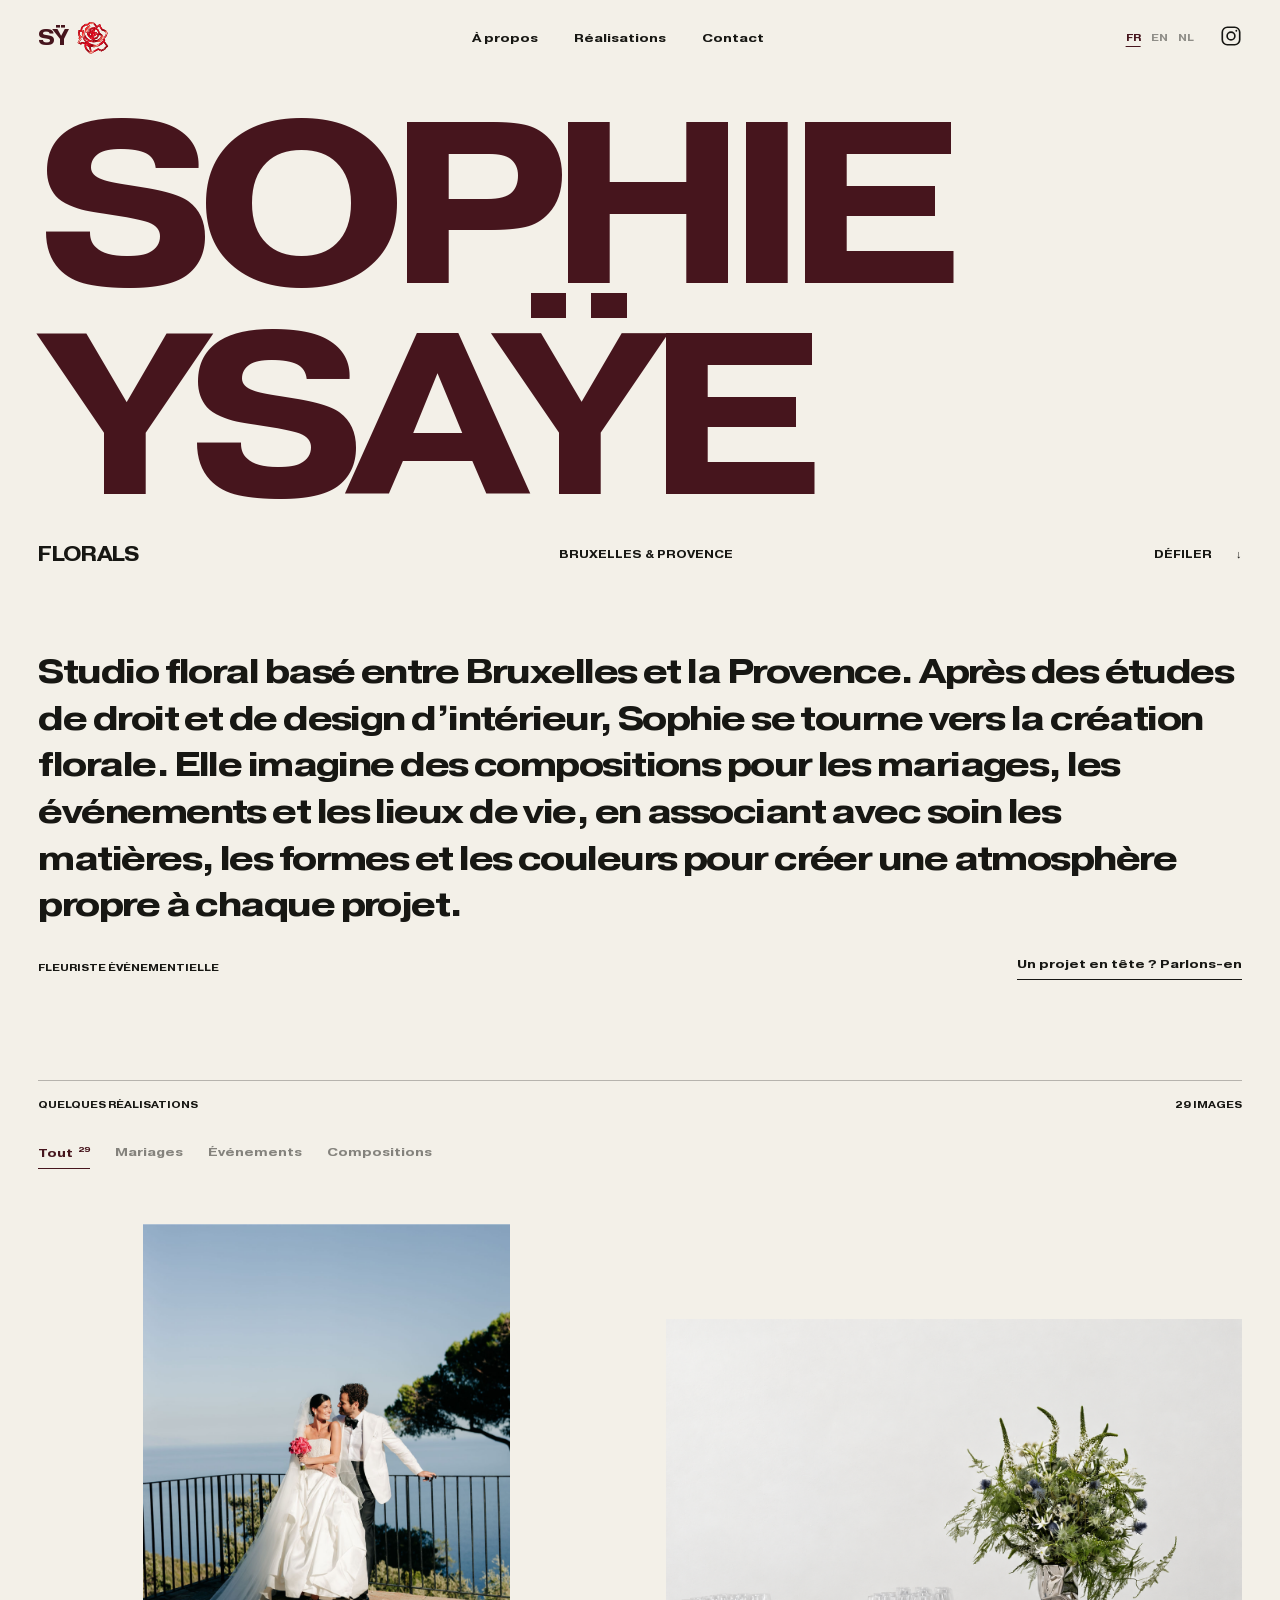
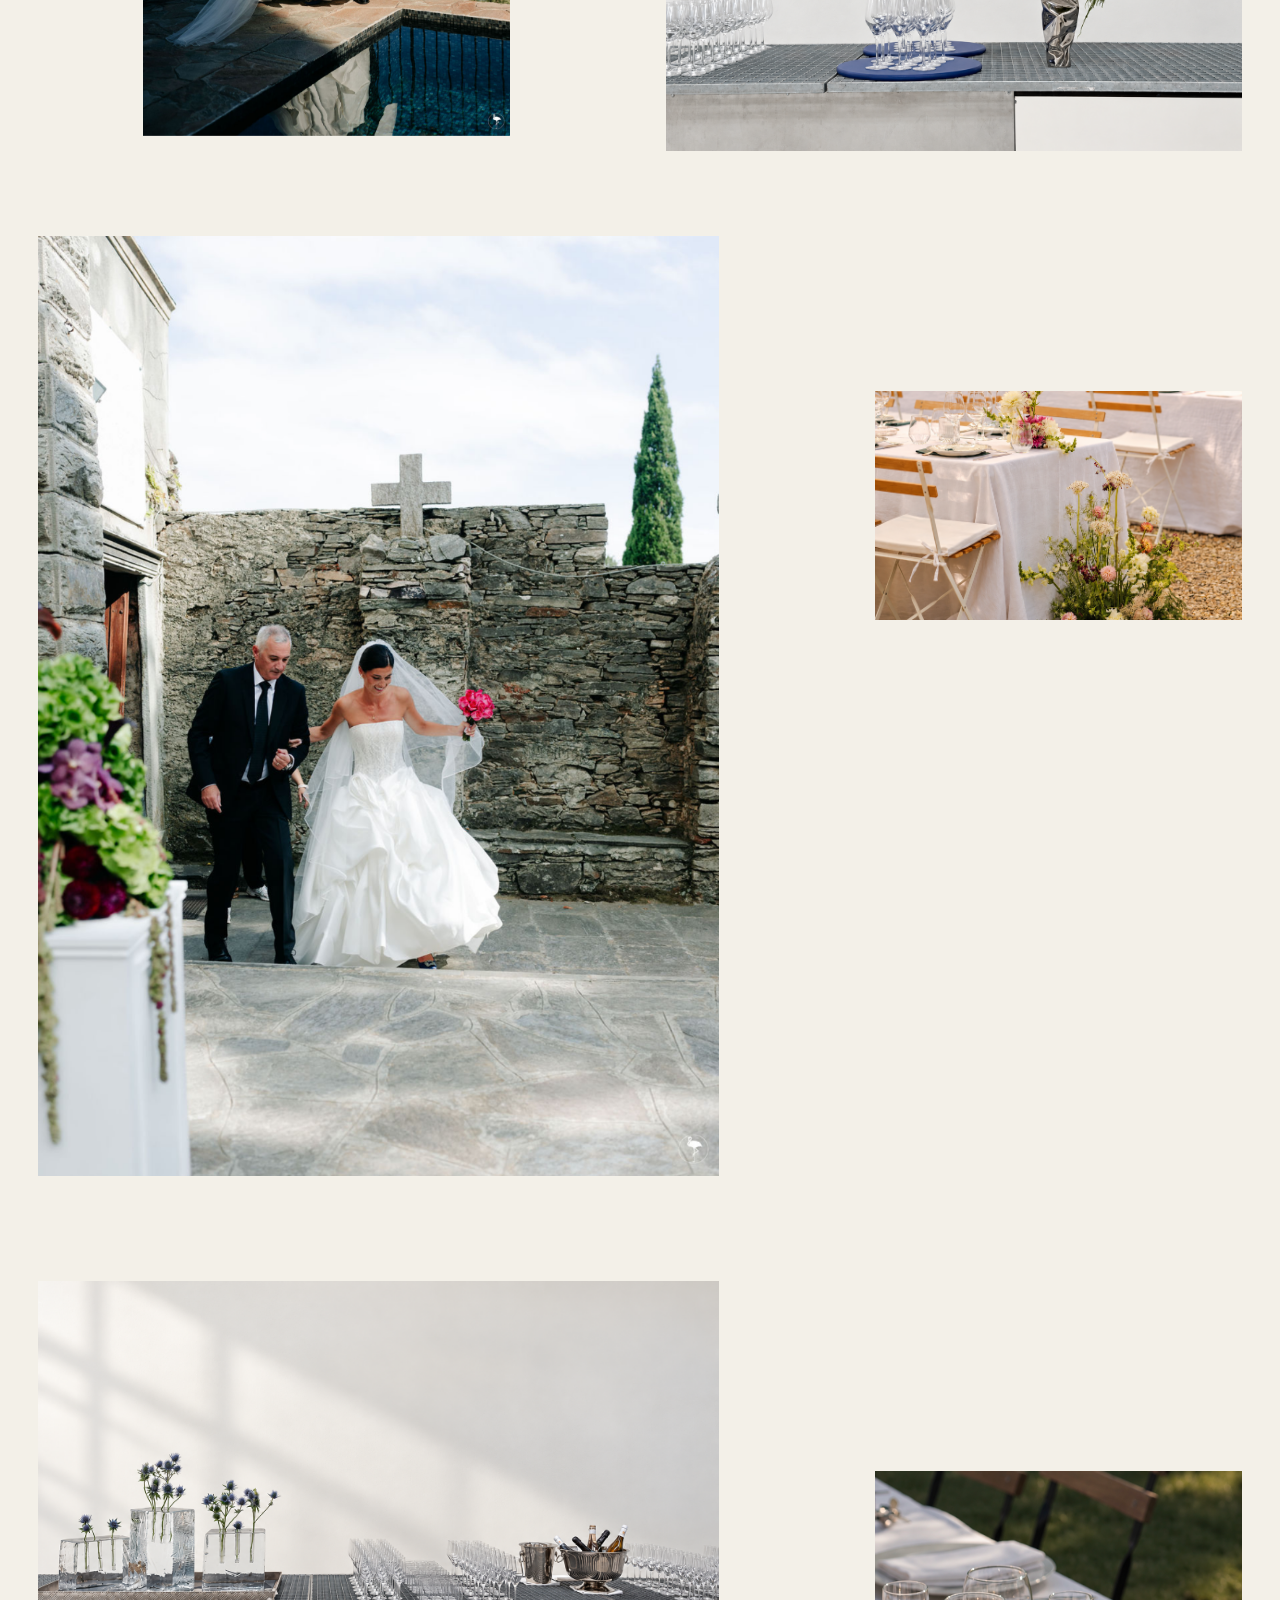
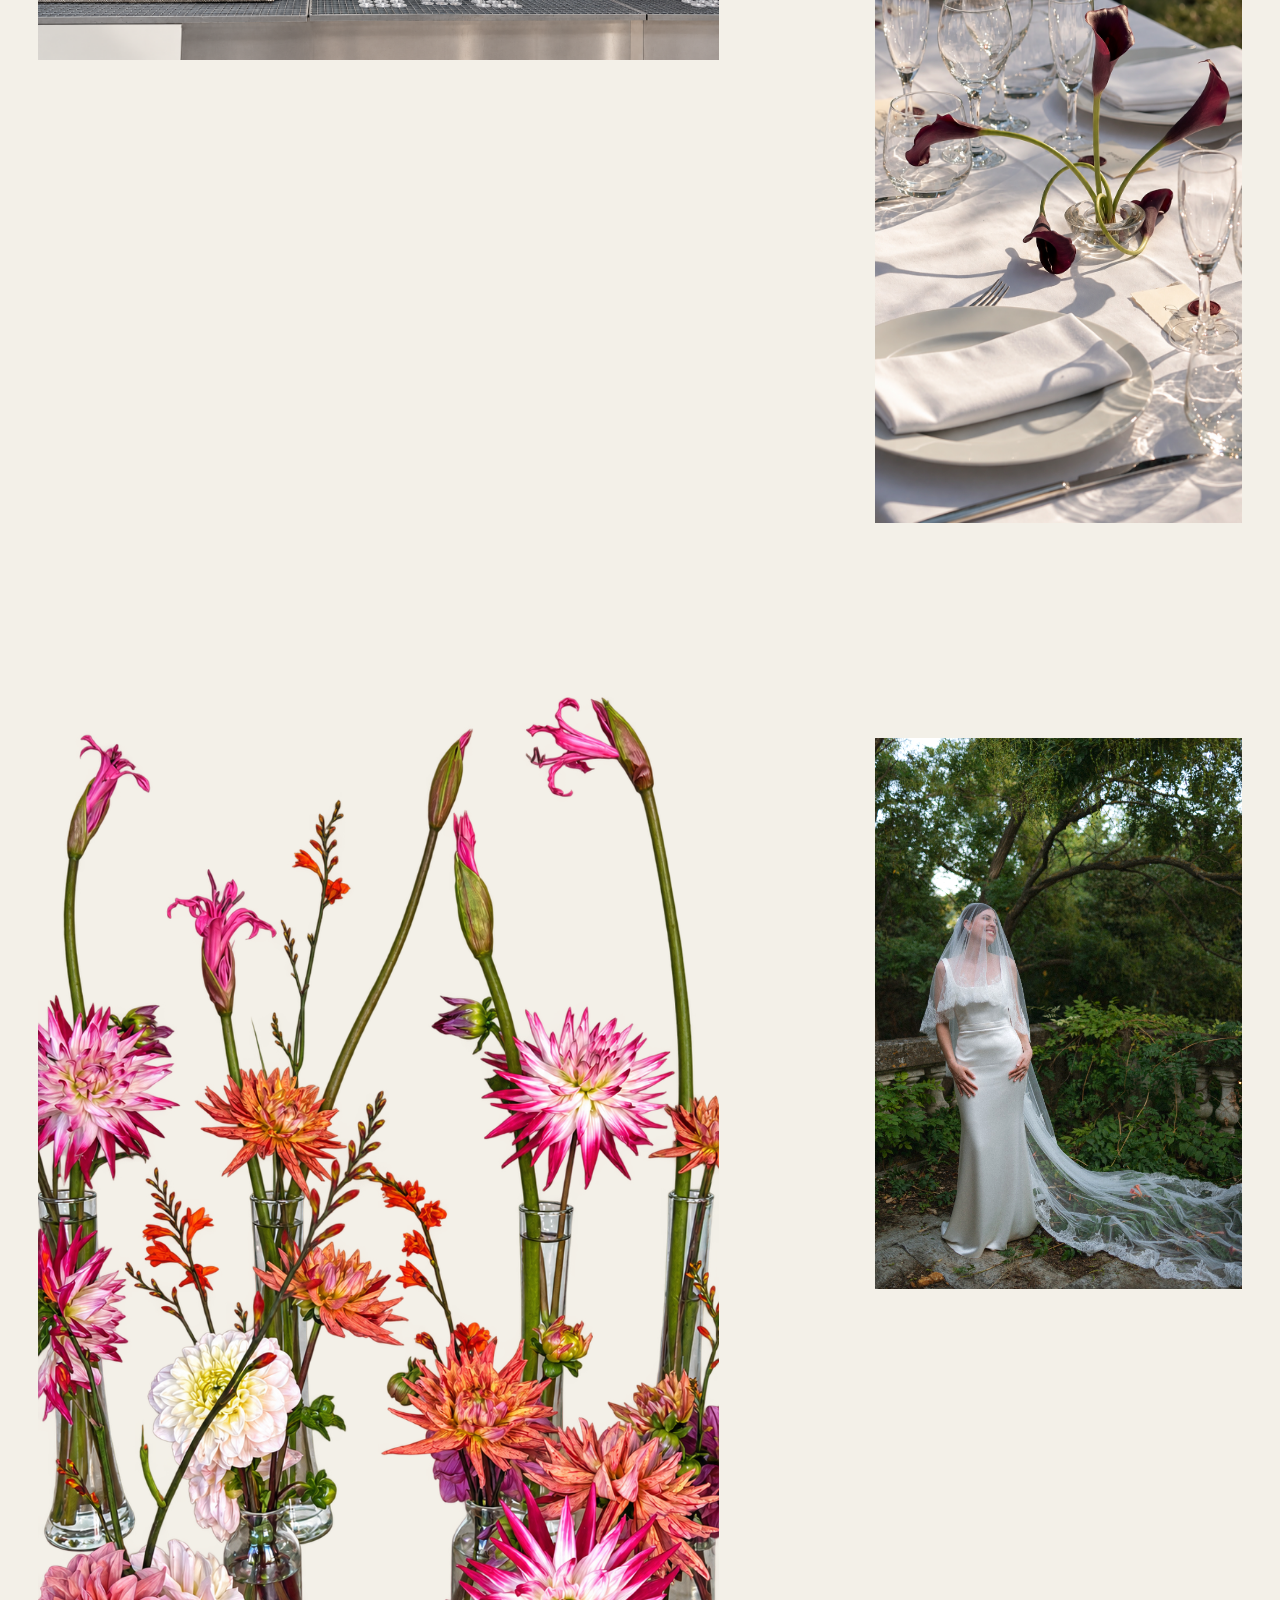
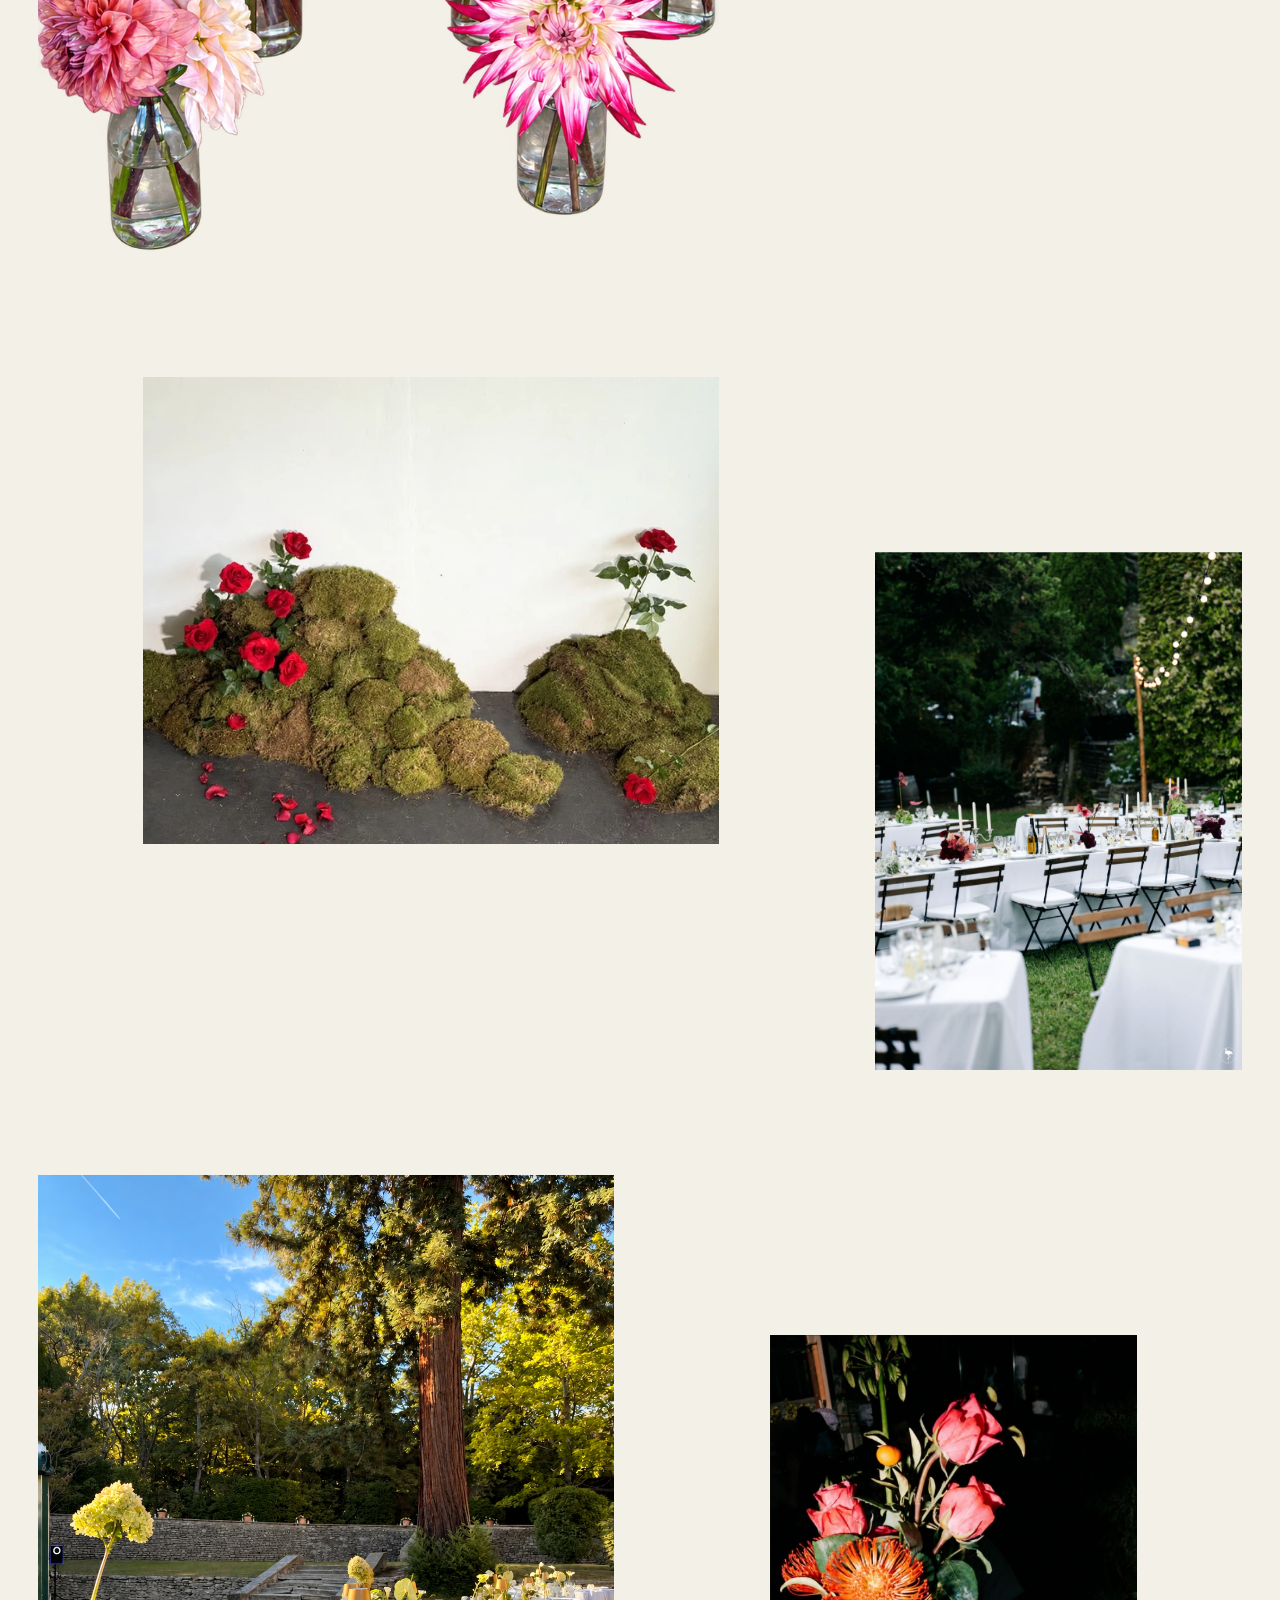
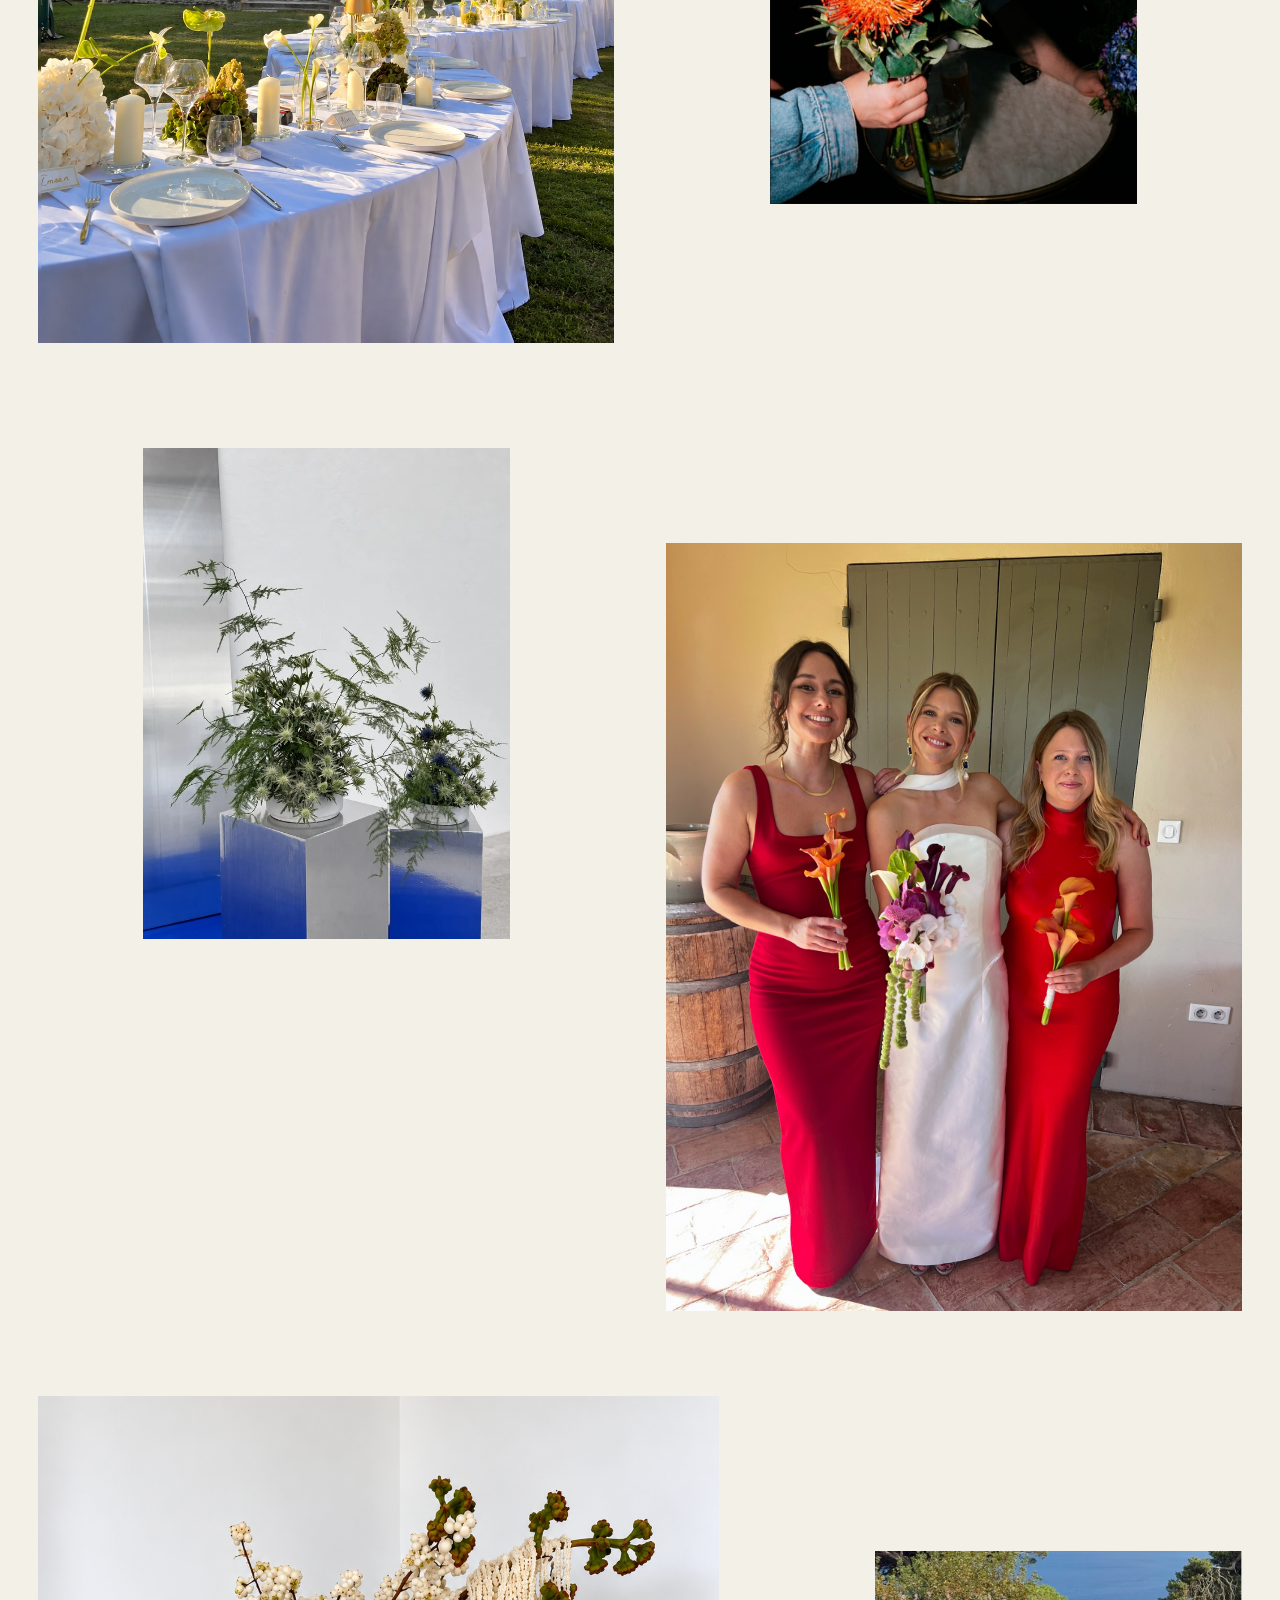
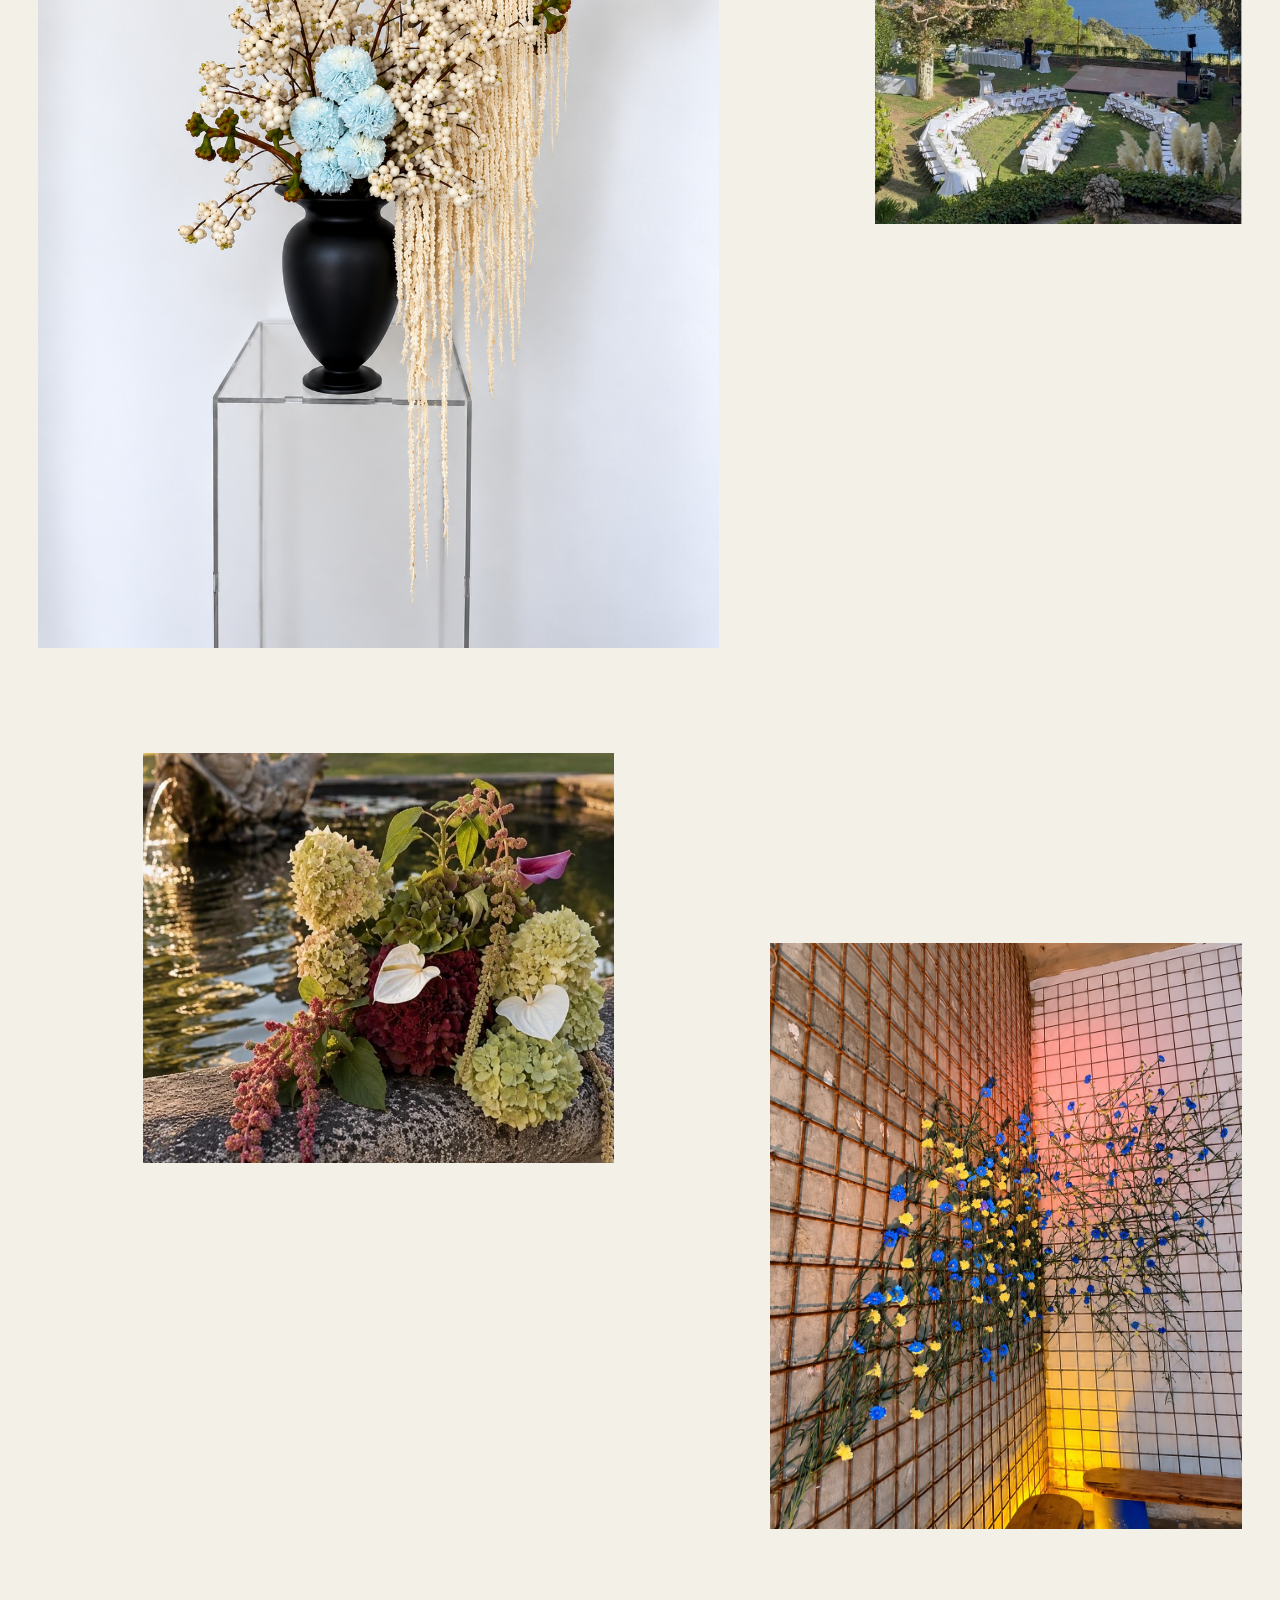
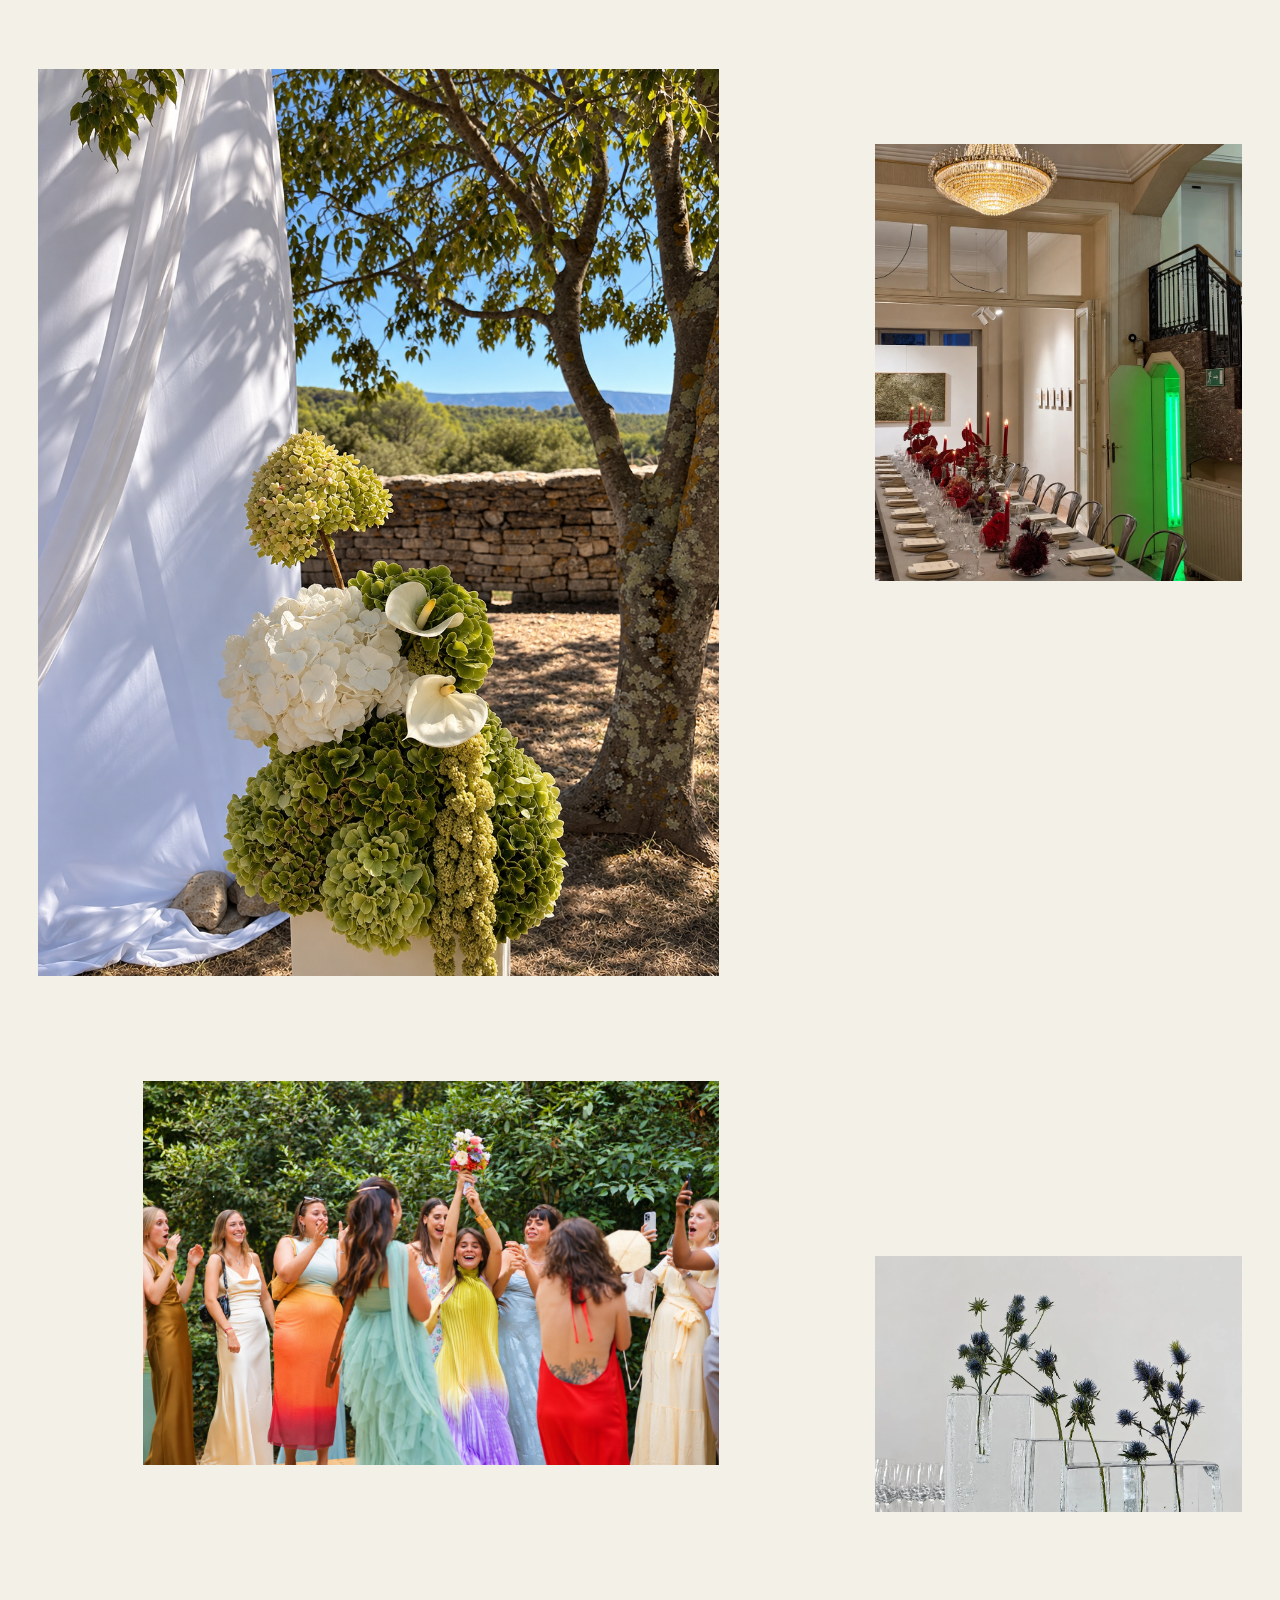
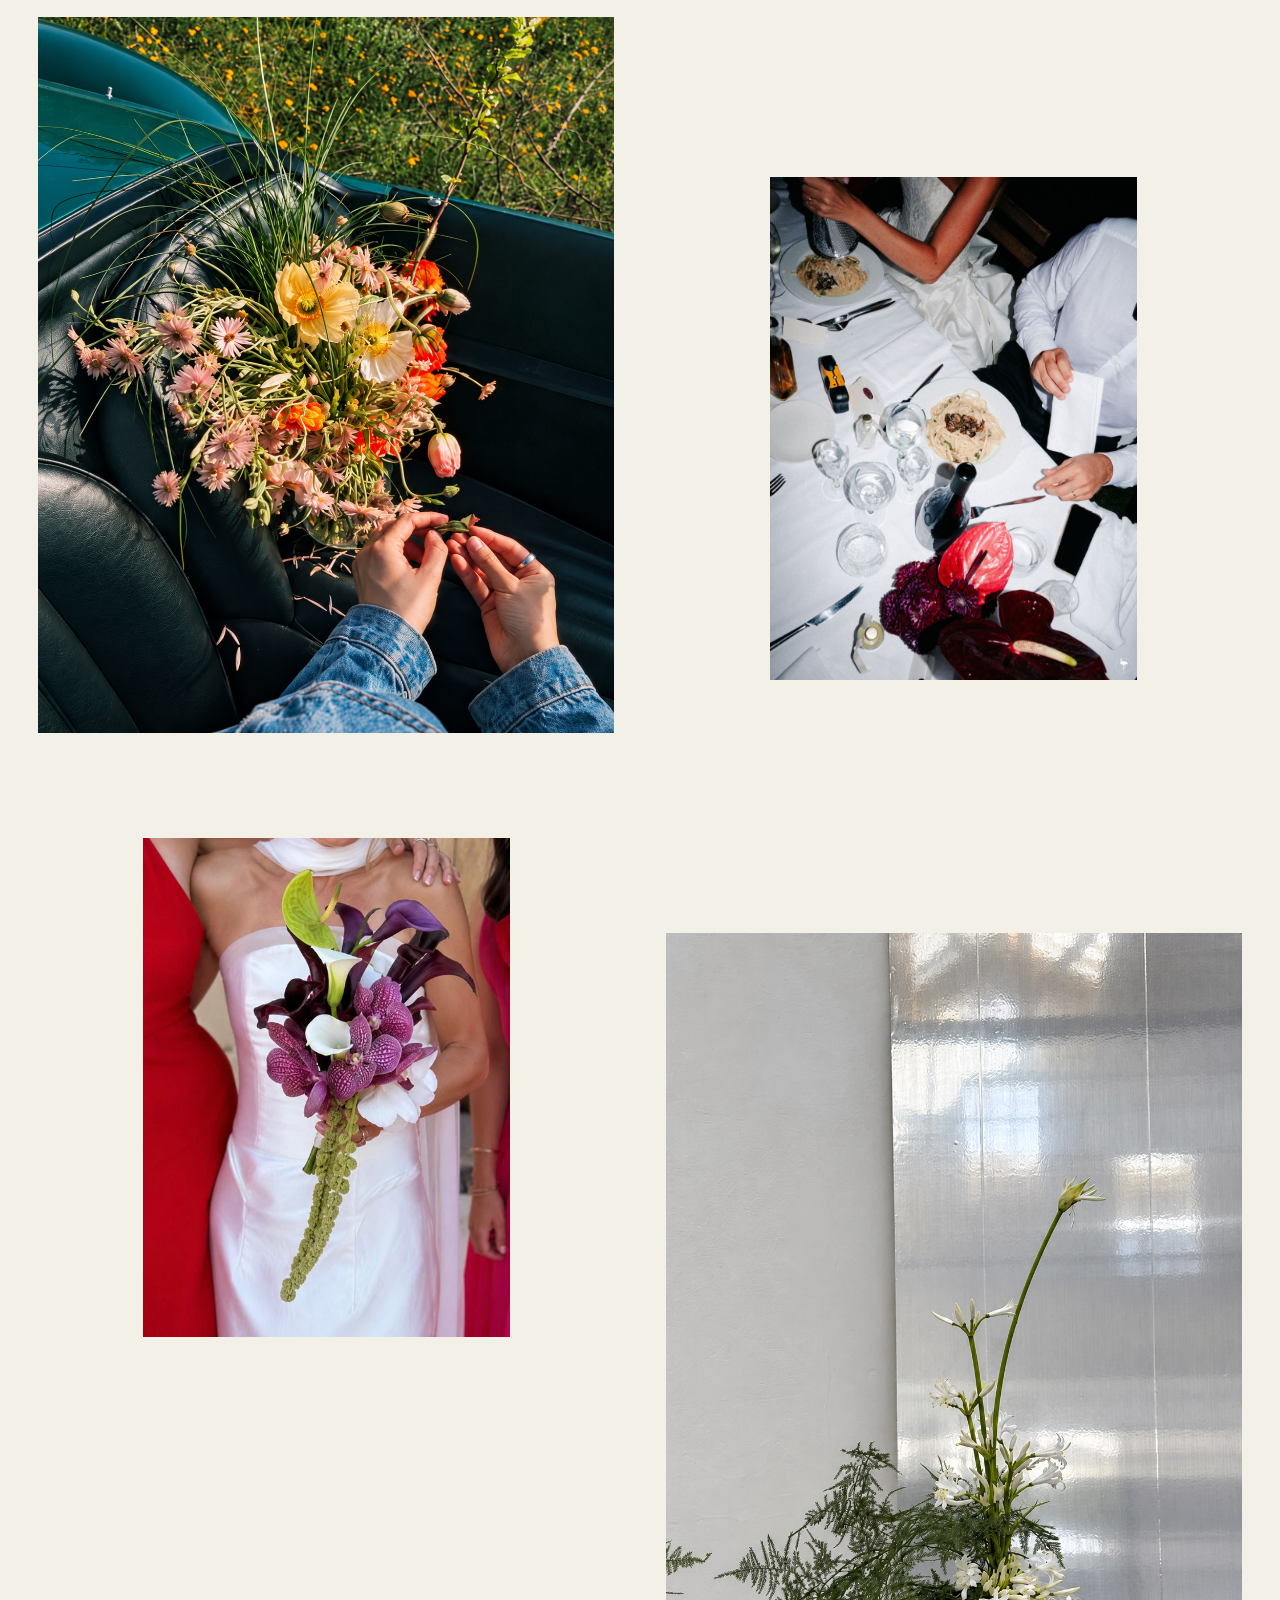
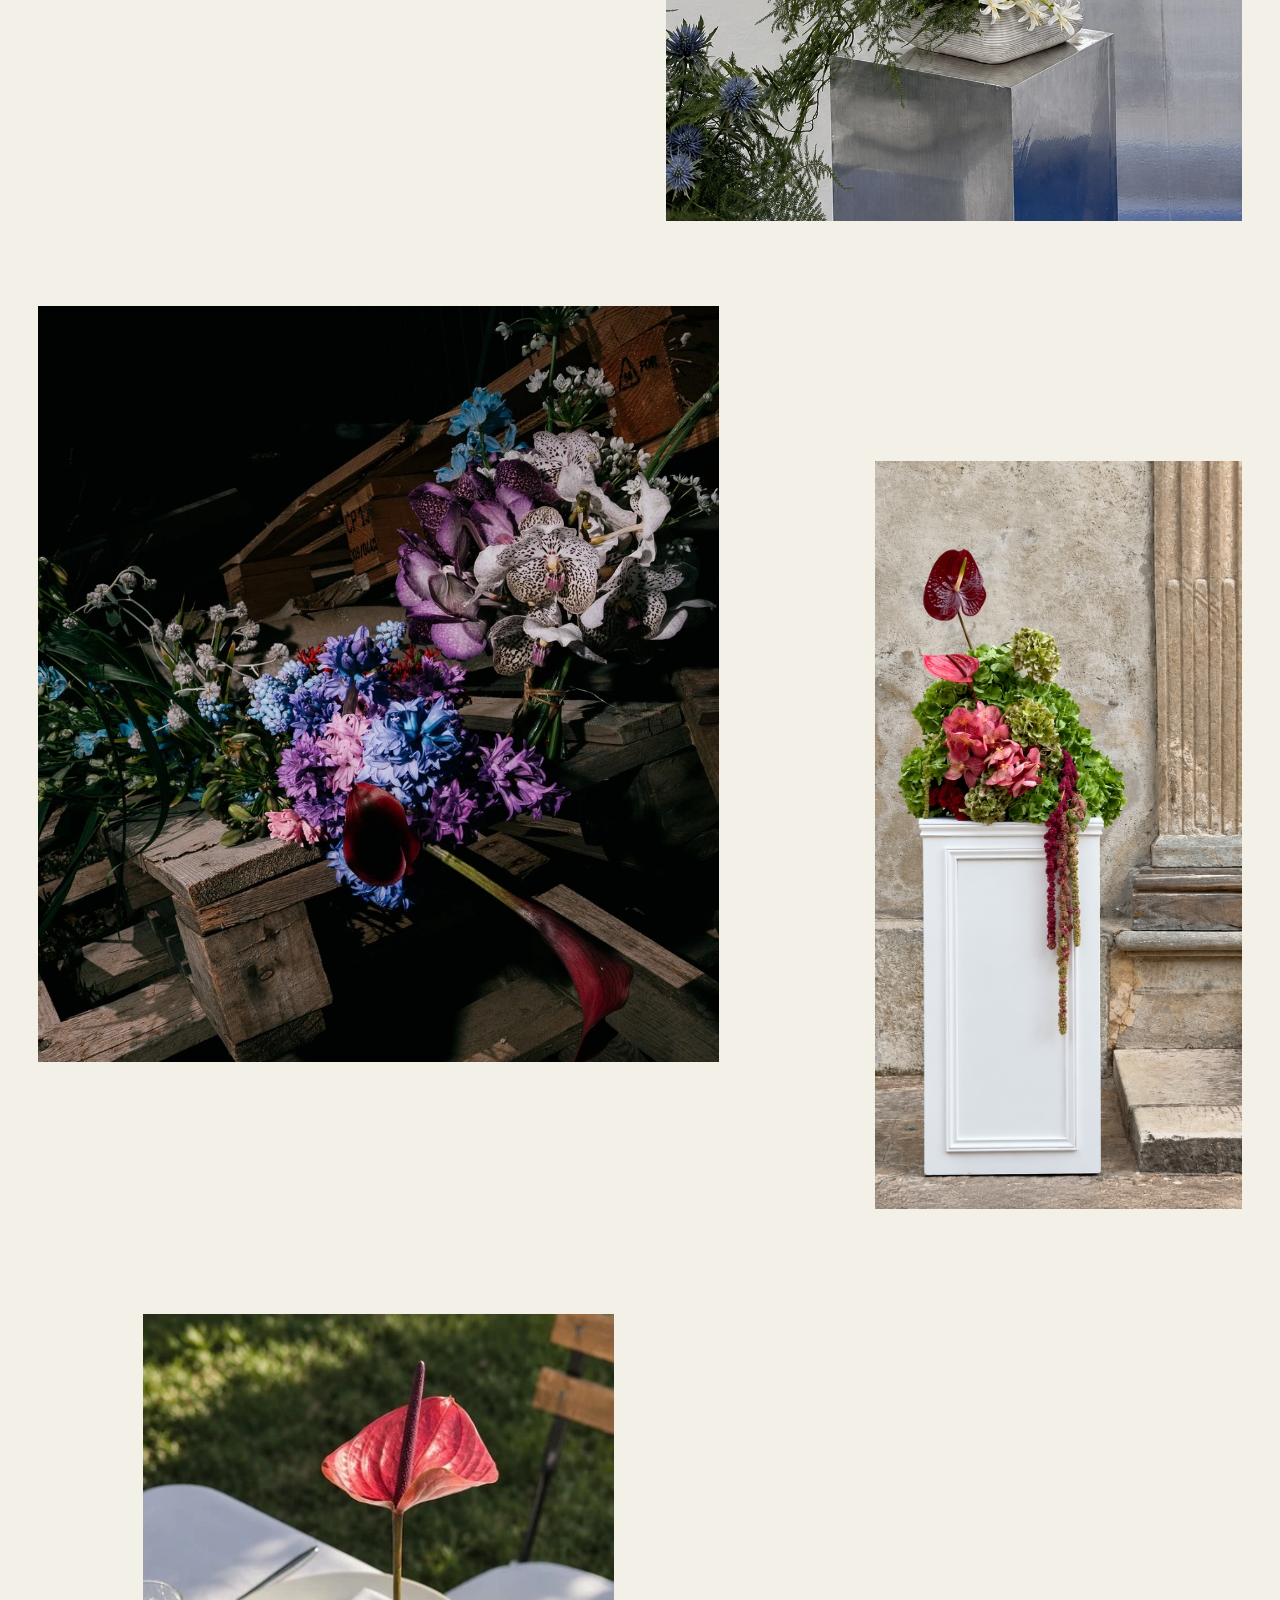
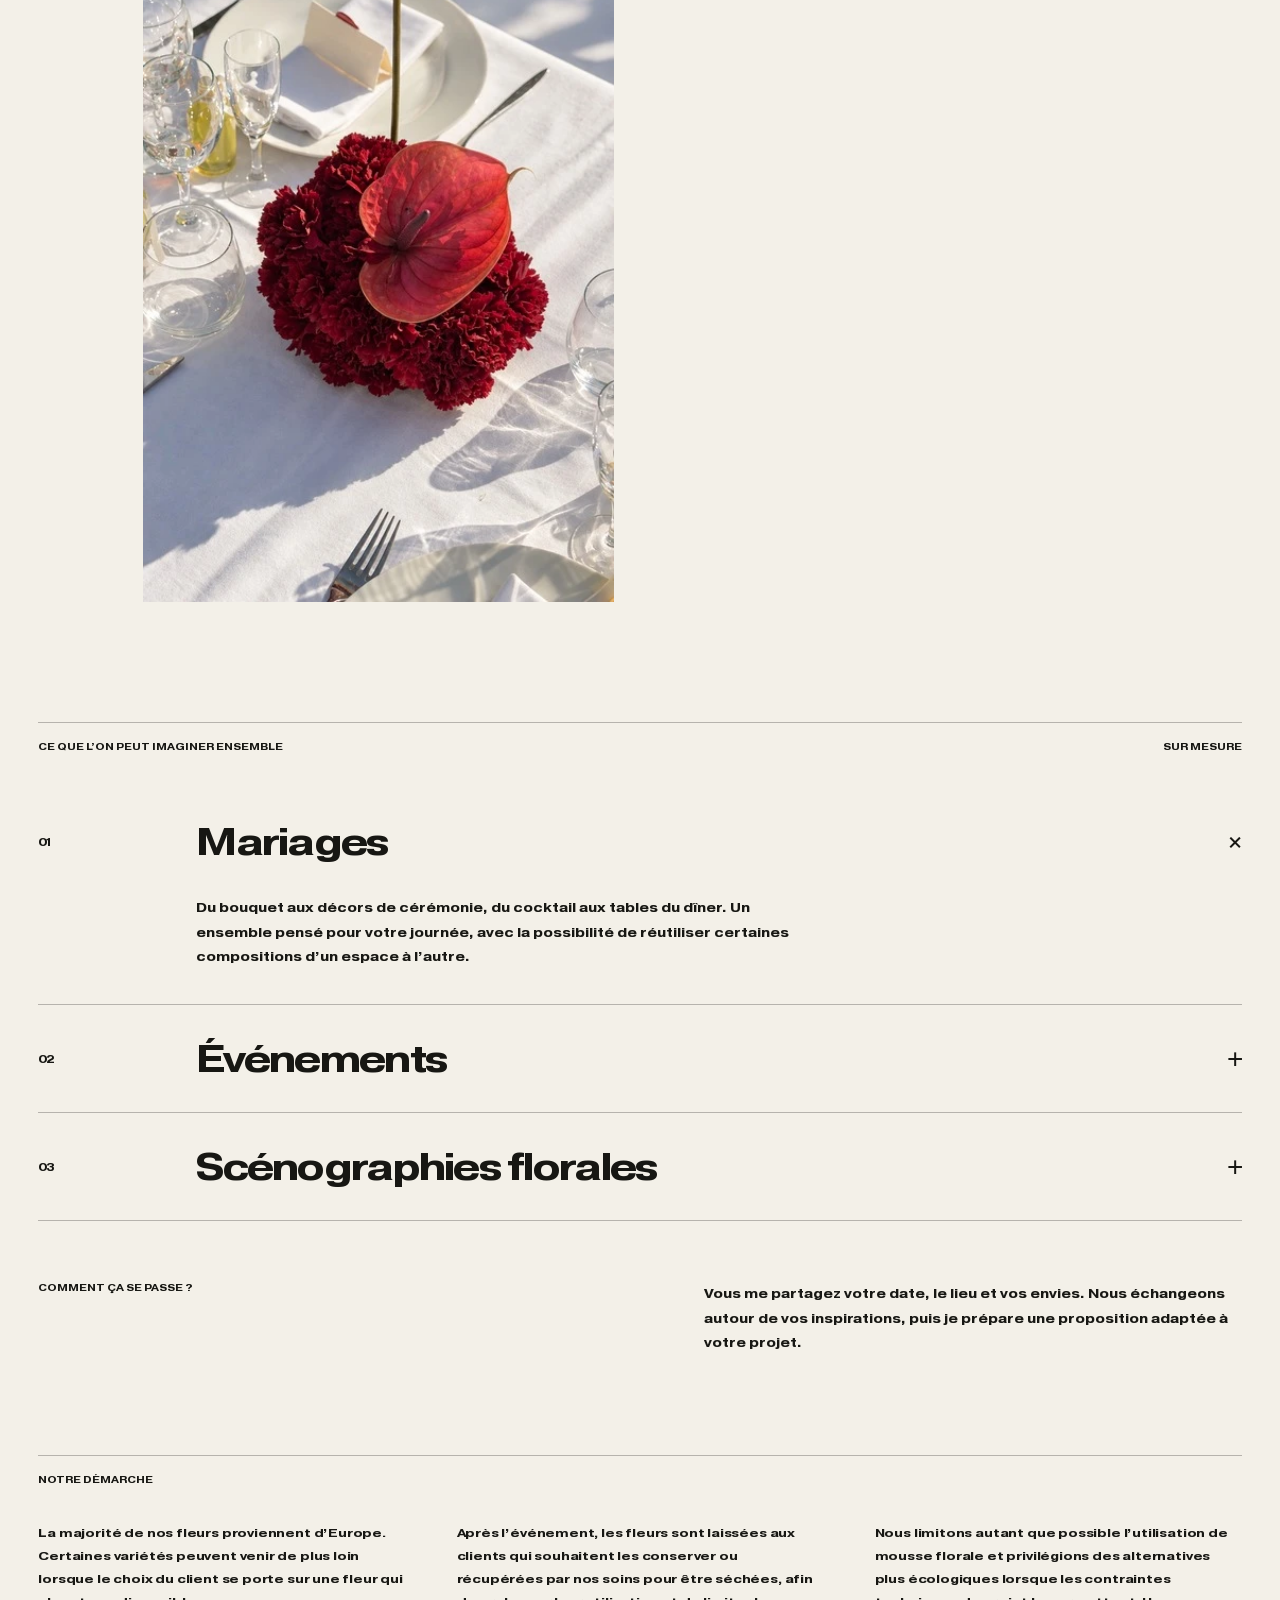
==== commit 019c334f: "Replace Instagram labels with icons and remove visible company details from footer" ====
--- a/index.html
+++ b/index.html
@@ -9,7 +9,7 @@
 <meta property="og:title" content="Sophie Ysaÿe — Florals"><meta property="og:description" content="Mariages, événements et compositions florales. Bruxelles & Provence.">
 <link rel="icon" href="favicon.svg" type="image/svg+xml">
 <link rel="preload" href="assets/pragmatica-extended-bold.woff2" as="font" type="font/woff2">
-<link rel="stylesheet" href="css/style.css"><script src="js/app.js" defer></script>
+<link rel="stylesheet" href="css/style.css?v=20261028-icons"><script src="js/app.js?v=20261028-mobile2" defer></script>
 <link rel="alternate" hreflang="fr" href="francais.html"><link rel="alternate" hreflang="en" href="english.html"><link rel="alternate" hreflang="nl-BE" href="nederlands-belgie.html"><link rel="alternate" hreflang="x-default" href="index.html">
 </head>
 <body translate="no">
@@ -17,7 +17,7 @@
 <header class="header">
 <a href="#top" class="mini-logo" aria-label="Sophie Ysaÿe, accueil">SŸ<svg class="rose-mark rose-glitter" viewBox="15 5 520 535" fill="none" stroke-linecap="round" stroke-linejoin="round" aria-hidden="true" focusable="false"><defs><path id="signature-rose-path" d="M 238,524 C 215,518 199,487 178,474 C 154,452 143,409 148,380 C 155,359 171,344 190,339 C 159,361 121,365 95,351 L 73,369 L 31,350 C 45,325 53,307 69,294 L 46,277 L 76,255 L 45,233 L 39,156 C 54,147 66,157 82,155 C 78,130 82,110 96,91 C 114,75 130,57 153,48 L 185,49 C 203,35 214,18 233,20 L 254,29 L 274,20 C 298,23 310,53 328,76 L 339,91 L 387,54 C 392,94 410,111 429,134 C 456,140 476,149 495,166 L 506,192 C 501,221 490,251 467,265 L 444,277 L 466,310 L 459,333 C 476,359 492,382 516,406 L 484,435 L 467,458 L 415,485 L 363,457 C 336,474 307,488 279,500 C 264,508 255,521 238,524 C 239,486 233,454 223,425 C 210,406 183,399 166,379 C 207,399 250,413 291,414 C 348,407 408,366 452,328 C 436,360 398,384 363,397 C 318,410 270,396 223,375 C 170,349 124,297 109,246 C 99,214 102,179 114,151 C 112,198 129,242 162,277 C 192,311 245,333 288,332 C 337,330 382,308 410,273 C 421,255 424,237 415,219 C 435,242 444,264 434,290 C 424,311 397,324 373,327 C 338,333 311,320 283,302 C 242,281 211,252 195,221 C 178,191 177,158 188,130 C 174,139 164,153 159,170 C 147,144 151,122 173,105 C 187,94 202,84 216,74 C 208,98 213,121 226,138 C 238,117 253,107 275,109 C 295,99 312,107 327,119 C 349,125 365,149 371,170 C 377,188 387,202 402,212 C 386,215 368,211 350,208 C 362,229 359,250 344,265 C 324,280 308,285 287,279 C 271,272 265,253 265,238 C 248,246 230,244 216,232 C 201,215 201,194 212,175 C 220,158 239,150 258,149 C 275,145 290,138 294,126 C 305,141 294,157 280,165 C 262,175 242,178 222,176 C 241,187 263,184 281,176 C 290,193 312,192 329,187 C 328,207 314,225 294,232 C 277,240 259,232 254,218 C 249,205 259,194 273,195 C 285,196 289,207 282,215"/><linearGradient id="rose-metallic" x1="0" y1="0" x2="1" y2=".8"><stop offset="0" stop-color="#760008"/><stop offset=".15" stop-color="#d70016"/><stop offset=".27" stop-color="#ff342b"/><stop offset=".31" stop-color="#ffb2a0"/><stop offset=".36" stop-color="#bd0012"/><stop offset=".54" stop-color="#f20a20"/><stop offset=".66" stop-color="#8e000e"/><stop offset=".73" stop-color="#ff5545"/><stop offset=".76" stop-color="#ffd0b8"/><stop offset=".80" stop-color="#e00019"/><stop offset="1" stop-color="#89000d"/></linearGradient><mask id="rose-glitter-mask"><use href="#signature-rose-path" stroke="white" stroke-width="23"/></mask></defs><use href="#signature-rose-path" stroke="#80000b" stroke-width="25"/><use href="#signature-rose-path" stroke="url(#rose-metallic)" stroke-width="20"/><g class="rose-flecks" mask="url(#rose-glitter-mask)" stroke="none"><circle cx="346.0" cy="372.7" r="5.7" fill="#ff6458"/><circle cx="61.6" cy="144.7" r="4.2" fill="#ef1830"/><circle cx="209.3" cy="430.6" r="3.0" fill="#ff6458"/><circle cx="268.1" cy="51.4" r="5.5" fill="#ffb6a5"/><circle cx="327.3" cy="231.9" r="3.8" fill="#ffb6a5"/><circle cx="350.5" cy="521.3" r="2.4" fill="#ffb6a5"/><circle cx="150.2" cy="327.3" r="3.5" fill="#ff6458"/><circle cx="373.6" cy="282.4" r="2.7" fill="#ffb6a5"/><circle cx="397.2" cy="479.8" r="5.1" fill="#ffb6a5"/><circle cx="408.9" cy="285.5" r="3.0" fill="#ff6458"/><circle cx="156.2" cy="523.6" r="3.0" fill="#ffb6a5"/><circle cx="248.8" cy="92.1" r="5.4" fill="#ffb6a5"/><circle cx="57.2" cy="523.3" r="5.4" fill="#ffb6a5"/><circle cx="199.6" cy="199.1" r="5.1" fill="#ff6458"/><circle cx="264.1" cy="463.2" r="2.6" fill="#ff6458"/><circle cx="109.1" cy="404.9" r="4.1" fill="#ffb6a5"/><circle cx="190.6" cy="404.5" r="3.7" fill="#ffb6a5"/><circle cx="174.5" cy="421.1" r="4.8" fill="#ffb6a5"/><circle cx="173.4" cy="251.4" r="4.1" fill="#ffb6a5"/><circle cx="473.9" cy="125.5" r="5.0" fill="#ffb6a5"/><circle cx="26.9" cy="44.3" r="5.1" fill="#ef1830"/><circle cx="371.3" cy="451.1" r="2.5" fill="#ffb6a5"/><circle cx="228.3" cy="249.9" r="2.4" fill="#ef1830"/><circle cx="392.4" cy="331.7" r="3.2" fill="#ff6458"/><circle cx="515.1" cy="395.7" r="5.2" fill="#ffb6a5"/><circle cx="195.7" cy="521.5" r="3.0" fill="#ffb6a5"/><circle cx="170.8" cy="85.0" r="4.0" fill="#ffb6a5"/><circle cx="75.7" cy="318.4" r="5.3" fill="#ffb6a5"/><circle cx="351.2" cy="97.3" r="4.2" fill="#ff6458"/><circle cx="436.4" cy="238.0" r="3.4" fill="#ff6458"/><circle cx="277.1" cy="428.3" r="4.8" fill="#ef1830"/><circle cx="517.8" cy="367.8" r="5.5" fill="#ffb6a5"/><circle cx="257.3" cy="328.9" r="4.8" fill="#ff6458"/><circle cx="239.7" cy="171.1" r="2.8" fill="#ffb6a5"/><circle cx="465.2" cy="205.9" r="3.1" fill="#ffb6a5"/><circle cx="117.8" cy="241.5" r="2.6" fill="#ffb6a5"/><circle cx="322.9" cy="128.2" r="5.6" fill="#ff6458"/><circle cx="71.7" cy="320.2" r="5.7" fill="#ffb6a5"/><circle cx="206.0" cy="338.8" r="3.1" fill="#ff6458"/><circle cx="105.1" cy="193.3" r="4.2" fill="#ef1830"/><circle cx="474.7" cy="506.1" r="4.0" fill="#ffb6a5"/><circle cx="146.2" cy="52.5" r="5.0" fill="#ffb6a5"/><circle cx="370.0" cy="337.3" r="2.6" fill="#ffb6a5"/><circle cx="294.5" cy="243.4" r="4.6" fill="#ff6458"/><circle cx="177.0" cy="307.5" r="4.1" fill="#ef1830"/><circle cx="380.5" cy="506.6" r="3.7" fill="#ef1830"/><circle cx="333.1" cy="483.0" r="4.1" fill="#ef1830"/><circle cx="393.0" cy="495.6" r="5.1" fill="#ff6458"/><circle cx="329.4" cy="348.5" r="5.7" fill="#ff6458"/><circle cx="135.3" cy="193.1" r="3.4" fill="#ef1830"/><circle cx="343.1" cy="404.8" r="4.1" fill="#ffb6a5"/><circle cx="154.6" cy="439.8" r="2.8" fill="#ffb6a5"/><circle cx="289.3" cy="404.1" r="3.9" fill="#ff6458"/><circle cx="413.2" cy="489.1" r="2.8" fill="#ff6458"/><circle cx="172.4" cy="417.6" r="4.3" fill="#ffb6a5"/><circle cx="517.7" cy="489.5" r="3.3" fill="#ffb6a5"/><circle cx="441.7" cy="343.8" r="5.0" fill="#ffb6a5"/><circle cx="67.2" cy="139.6" r="5.1" fill="#ef1830"/><circle cx="364.2" cy="91.6" r="4.9" fill="#ffb6a5"/><circle cx="392.4" cy="27.5" r="4.2" fill="#ffb6a5"/><circle cx="193.0" cy="16.5" r="4.5" fill="#ffb6a5"/><circle cx="209.9" cy="357.8" r="2.8" fill="#ff6458"/><circle cx="112.3" cy="300.7" r="4.1" fill="#ffb6a5"/><circle cx="209.3" cy="314.1" r="4.1" fill="#ff6458"/><circle cx="187.6" cy="187.2" r="3.4" fill="#ff6458"/><circle cx="317.6" cy="147.0" r="5.0" fill="#ffb6a5"/><circle cx="290.0" cy="48.2" r="4.6" fill="#ffb6a5"/><circle cx="219.2" cy="340.9" r="5.7" fill="#ffb6a5"/><circle cx="512.3" cy="236.8" r="5.3" fill="#ffb6a5"/><circle cx="86.0" cy="480.8" r="3.9" fill="#ff6458"/><circle cx="407.3" cy="87.5" r="3.4" fill="#ffb6a5"/><circle cx="189.3" cy="106.4" r="3.5" fill="#ffb6a5"/><circle cx="474.1" cy="454.9" r="4.1" fill="#ffb6a5"/><circle cx="39.0" cy="280.2" r="2.5" fill="#ffb6a5"/><circle cx="344.1" cy="108.8" r="4.1" fill="#ffb6a5"/><circle cx="480.5" cy="25.9" r="4.7" fill="#ffb6a5"/><circle cx="462.2" cy="453.9" r="4.3" fill="#ffb6a5"/><circle cx="291.3" cy="302.6" r="3.5" fill="#ef1830"/><circle cx="299.7" cy="15.8" r="3.3" fill="#ffb6a5"/><circle cx="35.6" cy="99.1" r="4.7" fill="#ffb6a5"/><circle cx="53.4" cy="383.0" r="5.7" fill="#ffb6a5"/><circle cx="451.2" cy="37.1" r="4.3" fill="#ff6458"/><circle cx="332.7" cy="460.0" r="2.8" fill="#ffb6a5"/><circle cx="120.6" cy="401.0" r="5.7" fill="#ffb6a5"/><circle cx="488.1" cy="113.1" r="4.5" fill="#ffb6a5"/><circle cx="104.0" cy="396.9" r="4.8" fill="#ef1830"/><circle cx="141.1" cy="171.2" r="4.0" fill="#ffb6a5"/><circle cx="49.5" cy="208.8" r="4.4" fill="#ff6458"/><circle cx="72.3" cy="158.2" r="4.2" fill="#ff6458"/><circle cx="368.9" cy="483.7" r="5.2" fill="#ef1830"/><circle cx="252.0" cy="301.7" r="4.0" fill="#ffb6a5"/><circle cx="134.0" cy="89.1" r="3.4" fill="#ffb6a5"/><circle cx="339.6" cy="237.8" r="4.1" fill="#ffb6a5"/><circle cx="448.3" cy="520.4" r="4.3" fill="#ffb6a5"/><circle cx="493.6" cy="390.2" r="5.1" fill="#ffb6a5"/><circle cx="266.0" cy="408.3" r="3.3" fill="#ff6458"/><circle cx="163.8" cy="385.0" r="5.7" fill="#ffb6a5"/><circle cx="359.2" cy="363.6" r="3.8" fill="#ffb6a5"/><circle cx="251.0" cy="141.9" r="5.3" fill="#ffb6a5"/><circle cx="132.0" cy="37.9" r="5.2" fill="#ffb6a5"/><circle cx="289.3" cy="373.2" r="5.1" fill="#ef1830"/><circle cx="304.7" cy="335.5" r="3.4" fill="#ffb6a5"/><circle cx="491.0" cy="484.6" r="3.2" fill="#ffb6a5"/><circle cx="392.8" cy="65.1" r="3.6" fill="#ff6458"/><circle cx="212.2" cy="48.2" r="4.0" fill="#ff6458"/><circle cx="426.1" cy="396.1" r="4.1" fill="#ffb6a5"/><circle cx="52.9" cy="484.0" r="2.9" fill="#ffb6a5"/><circle cx="234.0" cy="405.9" r="3.2" fill="#ef1830"/><circle cx="214.7" cy="256.7" r="4.7" fill="#ffb6a5"/><circle cx="407.2" cy="278.5" r="5.2" fill="#ef1830"/><circle cx="361.4" cy="381.3" r="5.0" fill="#ffb6a5"/><circle cx="32.7" cy="161.5" r="5.0" fill="#ff6458"/><circle cx="425.8" cy="133.1" r="2.8" fill="#ffb6a5"/><circle cx="388.0" cy="185.0" r="2.8" fill="#ffb6a5"/><circle cx="249.7" cy="424.8" r="2.9" fill="#ff6458"/><circle cx="26.8" cy="321.0" r="5.0" fill="#ff6458"/><circle cx="120.6" cy="57.2" r="2.6" fill="#ff6458"/><circle cx="62.7" cy="110.3" r="4.7" fill="#ff6458"/><circle cx="272.6" cy="166.8" r="2.6" fill="#ffb6a5"/><circle cx="105.0" cy="68.3" r="5.4" fill="#ff6458"/><circle cx="509.8" cy="34.1" r="2.5" fill="#ffb6a5"/><circle cx="408.9" cy="179.2" r="3.4" fill="#ffb6a5"/><circle cx="214.6" cy="258.7" r="3.6" fill="#ffb6a5"/><circle cx="157.6" cy="221.2" r="3.7" fill="#ff6458"/><circle cx="226.1" cy="520.2" r="4.8" fill="#ffb6a5"/><circle cx="243.3" cy="137.5" r="5.3" fill="#ff6458"/><circle cx="116.1" cy="73.9" r="4.8" fill="#ff6458"/><circle cx="394.7" cy="48.7" r="3.6" fill="#ef1830"/><circle cx="478.2" cy="413.8" r="5.7" fill="#ffb6a5"/><circle cx="286.9" cy="510.7" r="3.1" fill="#ffb6a5"/><circle cx="143.8" cy="468.4" r="4.2" fill="#ef1830"/><circle cx="144.9" cy="242.3" r="5.3" fill="#ff6458"/><circle cx="497.7" cy="271.4" r="2.9" fill="#ff6458"/><circle cx="427.4" cy="97.7" r="2.8" fill="#ffb6a5"/><circle cx="470.9" cy="326.2" r="3.2" fill="#ffb6a5"/><circle cx="103.6" cy="264.6" r="4.2" fill="#ff6458"/><circle cx="30.6" cy="29.7" r="3.4" fill="#ff6458"/><circle cx="265.9" cy="382.7" r="3.4" fill="#ff6458"/><circle cx="175.9" cy="408.2" r="3.3" fill="#ffb6a5"/><circle cx="181.6" cy="470.3" r="5.7" fill="#ff6458"/><circle cx="332.4" cy="360.9" r="5.5" fill="#ff6458"/><circle cx="212.9" cy="337.8" r="4.0" fill="#ffb6a5"/><circle cx="106.2" cy="419.8" r="4.3" fill="#ffb6a5"/><circle cx="515.7" cy="17.7" r="2.5" fill="#ff6458"/><circle cx="240.6" cy="118.8" r="5.3" fill="#ff6458"/><circle cx="128.1" cy="98.9" r="2.7" fill="#ff6458"/><circle cx="317.9" cy="493.6" r="4.8" fill="#ef1830"/><circle cx="263.3" cy="76.7" r="4.0" fill="#ef1830"/><circle cx="448.8" cy="322.6" r="3.2" fill="#ff6458"/><circle cx="386.3" cy="450.2" r="4.9" fill="#ffb6a5"/><circle cx="226.9" cy="418.9" r="3.8" fill="#ff6458"/><circle cx="315.6" cy="292.7" r="2.8" fill="#ffb6a5"/><circle cx="343.2" cy="350.2" r="4.8" fill="#ff6458"/><circle cx="172.5" cy="446.8" r="4.7" fill="#ff6458"/><circle cx="262.0" cy="495.2" r="2.7" fill="#ffb6a5"/><circle cx="284.5" cy="233.3" r="2.8" fill="#ffb6a5"/><circle cx="307.5" cy="320.8" r="3.9" fill="#ff6458"/><circle cx="328.2" cy="289.7" r="3.7" fill="#ff6458"/><circle cx="131.8" cy="175.2" r="5.2" fill="#ff6458"/><circle cx="199.5" cy="98.3" r="2.6" fill="#ff6458"/><circle cx="471.5" cy="280.7" r="3.5" fill="#ffb6a5"/><circle cx="82.2" cy="466.5" r="4.3" fill="#ff6458"/><circle cx="249.1" cy="172.0" r="4.9" fill="#ffb6a5"/><circle cx="25.4" cy="343.4" r="3.4" fill="#ef1830"/><circle cx="86.5" cy="46.6" r="2.9" fill="#ef1830"/><circle cx="28.8" cy="247.5" r="5.0" fill="#ffb6a5"/><circle cx="58.1" cy="97.2" r="3.8" fill="#ffb6a5"/><circle cx="132.3" cy="49.2" r="3.2" fill="#ffb6a5"/><circle cx="500.4" cy="28.8" r="5.7" fill="#ff6458"/><circle cx="286.4" cy="146.3" r="3.2" fill="#ffb6a5"/><circle cx="234.6" cy="22.2" r="2.8" fill="#ef1830"/><circle cx="139.0" cy="402.5" r="4.1" fill="#ffb6a5"/><circle cx="96.5" cy="98.9" r="5.2" fill="#ef1830"/><circle cx="454.0" cy="268.0" r="4.2" fill="#ffb6a5"/><circle cx="189.9" cy="291.2" r="4.4" fill="#ffb6a5"/><circle cx="399.4" cy="198.5" r="4.9" fill="#ef1830"/><circle cx="505.6" cy="44.3" r="3.0" fill="#ef1830"/><circle cx="87.7" cy="424.1" r="3.4" fill="#ff6458"/><circle cx="357.5" cy="76.2" r="2.6" fill="#ffb6a5"/><circle cx="131.7" cy="85.1" r="2.5" fill="#ff6458"/><circle cx="170.0" cy="266.8" r="4.3" fill="#ff6458"/><circle cx="341.5" cy="406.4" r="5.2" fill="#ffb6a5"/><circle cx="393.6" cy="177.6" r="4.4" fill="#ffb6a5"/><circle cx="301.6" cy="423.4" r="4.7" fill="#ffb6a5"/><circle cx="189.9" cy="198.8" r="4.2" fill="#ff6458"/><circle cx="95.8" cy="367.5" r="5.2" fill="#ffb6a5"/><circle cx="269.4" cy="134.6" r="5.0" fill="#ffb6a5"/><circle cx="291.8" cy="66.3" r="4.7" fill="#ffb6a5"/><circle cx="478.7" cy="321.8" r="2.8" fill="#ef1830"/><circle cx="218.5" cy="378.3" r="3.0" fill="#ff6458"/><circle cx="215.5" cy="456.2" r="4.4" fill="#ef1830"/><circle cx="318.6" cy="303.6" r="2.6" fill="#ffb6a5"/><circle cx="105.9" cy="148.0" r="3.9" fill="#ffb6a5"/><circle cx="275.2" cy="123.4" r="3.9" fill="#ffb6a5"/><circle cx="475.3" cy="226.9" r="4.5" fill="#ef1830"/><circle cx="233.7" cy="153.9" r="3.1" fill="#ef1830"/><circle cx="401.0" cy="269.3" r="4.0" fill="#ffb6a5"/><circle cx="369.4" cy="364.0" r="2.7" fill="#ef1830"/><circle cx="208.7" cy="417.0" r="3.5" fill="#ff6458"/><circle cx="373.2" cy="193.6" r="2.6" fill="#ffb6a5"/><circle cx="46.4" cy="418.0" r="4.6" fill="#ffb6a5"/><circle cx="466.0" cy="20.1" r="5.3" fill="#ff6458"/><circle cx="148.0" cy="333.2" r="4.7" fill="#ffb6a5"/><circle cx="178.3" cy="420.9" r="2.6" fill="#ffb6a5"/><circle cx="92.2" cy="193.3" r="5.3" fill="#ef1830"/><circle cx="232.6" cy="101.7" r="2.6" fill="#ffb6a5"/><circle cx="345.9" cy="230.4" r="3.7" fill="#ffb6a5"/><circle cx="443.6" cy="248.9" r="4.9" fill="#ff6458"/><circle cx="366.2" cy="97.4" r="2.9" fill="#ffb6a5"/><circle cx="136.3" cy="434.1" r="4.1" fill="#ffb6a5"/><circle cx="272.3" cy="84.0" r="4.5" fill="#ffb6a5"/><circle cx="309.3" cy="88.5" r="5.2" fill="#ef1830"/><circle cx="71.5" cy="449.5" r="4.6" fill="#ffb6a5"/><circle cx="434.1" cy="507.4" r="3.0" fill="#ffb6a5"/><circle cx="52.0" cy="483.0" r="5.4" fill="#ffb6a5"/><circle cx="228.4" cy="96.5" r="2.9" fill="#ff6458"/><circle cx="116.3" cy="284.7" r="2.8" fill="#ffb6a5"/><circle cx="253.6" cy="165.1" r="5.7" fill="#ef1830"/><circle cx="511.8" cy="283.1" r="3.1" fill="#ffb6a5"/><circle cx="97.5" cy="289.4" r="5.0" fill="#ffb6a5"/><circle cx="502.5" cy="126.0" r="5.4" fill="#ffb6a5"/><circle cx="106.7" cy="193.0" r="3.6" fill="#ff6458"/><circle cx="218.1" cy="380.6" r="5.3" fill="#ef1830"/><circle cx="245.5" cy="253.1" r="2.6" fill="#ef1830"/><circle cx="498.4" cy="135.6" r="3.7" fill="#ff6458"/><circle cx="150.1" cy="373.5" r="2.7" fill="#ef1830"/><circle cx="230.9" cy="329.1" r="3.9" fill="#ffb6a5"/><circle cx="191.4" cy="181.8" r="3.1" fill="#ef1830"/><circle cx="271.2" cy="232.9" r="4.0" fill="#ef1830"/><circle cx="98.3" cy="488.1" r="4.3" fill="#ff6458"/><circle cx="453.2" cy="215.2" r="5.1" fill="#ffb6a5"/><circle cx="146.2" cy="311.0" r="3.0" fill="#ffb6a5"/><circle cx="130.9" cy="23.9" r="3.9" fill="#ef1830"/><circle cx="135.8" cy="178.4" r="3.5" fill="#ffb6a5"/><circle cx="161.0" cy="46.4" r="4.9" fill="#ffb6a5"/><circle cx="351.9" cy="522.9" r="4.6" fill="#ffb6a5"/><circle cx="389.1" cy="521.8" r="4.4" fill="#ff6458"/><circle cx="504.2" cy="436.5" r="4.4" fill="#ffb6a5"/><circle cx="448.5" cy="154.6" r="5.4" fill="#ef1830"/><circle cx="374.3" cy="243.7" r="3.9" fill="#ffb6a5"/><circle cx="449.7" cy="256.8" r="3.9" fill="#ffb6a5"/><circle cx="147.4" cy="241.8" r="2.7" fill="#ef1830"/><circle cx="508.3" cy="492.6" r="4.2" fill="#ffb6a5"/><circle cx="258.5" cy="267.1" r="4.0" fill="#ffb6a5"/><circle cx="196.0" cy="184.9" r="4.9" fill="#ffb6a5"/><circle cx="218.1" cy="158.1" r="4.8" fill="#ffb6a5"/><circle cx="167.5" cy="228.6" r="4.8" fill="#ffb6a5"/><circle cx="187.3" cy="215.8" r="3.4" fill="#ff6458"/><circle cx="405.4" cy="441.4" r="4.9" fill="#ffb6a5"/><circle cx="150.5" cy="244.5" r="3.0" fill="#ef1830"/><circle cx="216.3" cy="453.1" r="3.2" fill="#ff6458"/><circle cx="309.8" cy="491.9" r="4.2" fill="#ef1830"/><circle cx="437.0" cy="389.6" r="4.0" fill="#ffb6a5"/><circle cx="346.3" cy="343.7" r="3.1" fill="#ef1830"/><circle cx="69.7" cy="90.5" r="5.4" fill="#ffb6a5"/><circle cx="439.9" cy="220.3" r="5.8" fill="#ef1830"/><circle cx="203.6" cy="20.7" r="3.5" fill="#ef1830"/><circle cx="257.6" cy="285.5" r="5.3" fill="#ffb6a5"/><circle cx="444.2" cy="339.5" r="3.7" fill="#ef1830"/><circle cx="433.7" cy="358.3" r="2.7" fill="#ef1830"/><circle cx="36.7" cy="166.3" r="4.4" fill="#ff6458"/><circle cx="325.4" cy="247.2" r="5.6" fill="#ffb6a5"/><circle cx="40.3" cy="139.2" r="2.5" fill="#ffb6a5"/><circle cx="491.1" cy="127.3" r="3.0" fill="#ef1830"/><circle cx="206.0" cy="296.8" r="3.0" fill="#ef1830"/><circle cx="278.0" cy="167.6" r="3.9" fill="#ffb6a5"/><circle cx="256.1" cy="139.5" r="5.2" fill="#ef1830"/><circle cx="267.8" cy="479.0" r="3.6" fill="#ffb6a5"/><circle cx="232.1" cy="218.1" r="2.5" fill="#ff6458"/><circle cx="413.7" cy="426.4" r="4.9" fill="#ef1830"/><circle cx="314.4" cy="340.3" r="4.4" fill="#ffb6a5"/><circle cx="101.1" cy="219.1" r="2.5" fill="#ef1830"/><circle cx="276.6" cy="102.5" r="5.7" fill="#ff6458"/><circle cx="214.7" cy="288.0" r="4.1" fill="#ffb6a5"/><circle cx="338.9" cy="160.4" r="3.3" fill="#ffb6a5"/><circle cx="302.3" cy="249.0" r="3.5" fill="#ffb6a5"/><circle cx="119.9" cy="181.1" r="3.9" fill="#ef1830"/><circle cx="116.8" cy="497.2" r="5.6" fill="#ffb6a5"/><circle cx="497.2" cy="65.1" r="3.5" fill="#ffb6a5"/><circle cx="492.0" cy="471.0" r="5.6" fill="#ff6458"/></g><use class="rose-shine" href="#signature-rose-path" stroke="#ffe4cc" stroke-width="4.5" stroke-dasharray="35 520"/><path class="rose-glint glint-0" d="M226 23Q239 22 239 8Q240 23 252 23Q239 24 239 38Q238 23 226 23Z" stroke="none" fill="#ffb6a5"/><path class="rose-glint glint-1" d="M481 167Q494 166 494 152Q495 167 507 167Q494 168 494 182Q493 167 481 167Z" stroke="none" fill="#ffb6a5"/><path class="rose-glint glint-2" d="M96 246Q109 245 109 231Q110 246 122 246Q109 247 109 261Q108 246 96 246Z" stroke="none" fill="#ffb6a5"/><path class="rose-glint glint-3" d="M269 215Q282 214 282 200Q283 215 295 215Q282 216 282 230Q281 215 269 215Z" stroke="none" fill="#ffb6a5"/><path class="rose-glint glint-4" d="M228 514Q241 513 241 499Q242 514 254 514Q241 515 241 529Q240 514 228 514Z" stroke="none" fill="#ffb6a5"/></svg></a>
 <nav aria-label="Navigation principale"><a href="#apropos">À propos</a><a href="#realisations">Réalisations</a><a href="#contact">Contact <span aria-hidden="true"></span></a></nav>
-<div class="header-tools"><div class="languages" translate="no"><a class="language-link" href="francais.html" title="Français" lang="fr" hreflang="fr" aria-current="page">FR</a><a class="language-link" href="english.html" title="English" lang="en" hreflang="en">EN</a><a class="language-link" href="nederlands-belgie.html" title="Nederlands (België)" lang="nl-BE" hreflang="nl-BE">NL</a></div><a class="instagram" href="https://www.instagram.com/sophieysaye_/" target="_blank" rel="noopener noreferrer">INSTAGRAM</a></div>
+<div class="header-tools"><div class="languages" translate="no"><a class="language-link" href="francais.html" title="Français" lang="fr" hreflang="fr" aria-current="page">FR</a><a class="language-link" href="english.html" title="English" lang="en" hreflang="en">EN</a><a class="language-link" href="nederlands-belgie.html" title="Nederlands (België)" lang="nl-BE" hreflang="nl-BE">NL</a></div><a class="instagram" href="https://www.instagram.com/sophieysaye_/" target="_blank" rel="noopener noreferrer"><svg class="instagram-icon" xmlns="http://www.w3.org/2000/svg" viewBox="0 0 24 24" width="22" height="22" fill="none" stroke="currentColor" stroke-width="1.8" stroke-linecap="round" stroke-linejoin="round" aria-hidden="true" focusable="false"><rect x="2.5" y="2.5" width="19" height="19" rx="5.5"/><circle cx="12" cy="12" r="4.25"/><circle cx="17.8" cy="6.3" r="1" fill="currentColor" stroke="none"/></svg></a></div>
 </header>
 <main id="main">
 <section class="opening" id="top" aria-labelledby="brand-name">
@@ -70,7 +70,7 @@
 <div class="process"><span>COMMENT ÇA SE PASSE ?</span><p>Vous me partagez votre date, le lieu et vos envies. Nous échangeons autour de vos inspirations, puis je prépare une proposition adaptée à votre projet.</p></div>
 </section>
 <section class="approach" id="demarche" aria-labelledby="approach-title"><div class="section-bar"><h2 id="approach-title">NOTRE DÉMARCHE</h2></div><div class="approach-copy"><p>La majorité de nos fleurs proviennent d’Europe. Certaines variétés peuvent venir de plus loin lorsque le choix du client se porte sur une fleur qui n’y est pas disponible.</p><p>Après l’événement, les fleurs sont laissées aux clients qui souhaitent les conserver ou récupérées par nos soins pour être séchées, afin de prolonger leur utilisation et de limiter les pertes.</p><p>Nous limitons autant que possible l’utilisation de mousse florale et privilégions des alternatives plus écologiques lorsque les contraintes techniques du projet le permettent. Une démarche qui se construit à travers des choix concrets, à chaque étape de notre travail.</p></div></section>
-<footer id="contact" class="contact"><div class="section-bar"><h2>ET SI ON EN PARLAIT ?</h2><a href="#top" aria-label="Revenir en haut de page">RETOUR EN HAUT </a></div><div class="contact-lead"><figure class="contact-portrait"><img src="assets/sophie.webp" alt="Sophie Ysaÿe, fleuriste événementielle" loading="lazy" width="800" height="1000"></figure><p class="contact-title">DES FLEURS<br>POUR VOTRE<br><span>ÉVÉNEMENT ?</span></p></div><div class="contact-grid"><div><a class="email" href="mailto:request@sophieysaye.com">request@sophieysaye.com </a><button class="project-button" type="button" id="open-contact">Parlez-moi de votre projet <span aria-hidden="true"></span></button></div><div><a href="tel:+32468429088">BE / +32 468 42 90 88</a><a href="tel:+33695375277">FR / +33 6 95 37 52 77</a></div><div><p>BRUXELLES & PROVENCE</p><a href="https://www.instagram.com/sophieysaye_/" target="_blank" rel="noopener noreferrer">@sophieysaye_ </a></div></div><div class="footer-bottom"><span>SOPHIE YSAŸE FLORALS</span><span>© <span id="year">2026</span></span><div class="footer-legal-links"><button class="privacy-button" id="open-privacy" type="button">Confidentialité</button><button class="privacy-button" id="open-legal" type="button">Mentions légales</button></div></div><p class="company-details"><span>VAQUSO SRL</span><span>TVA BE0793388437</span></p></footer>
+<footer id="contact" class="contact"><div class="section-bar"><h2>ET SI ON EN PARLAIT ?</h2><a href="#top" aria-label="Revenir en haut de page">RETOUR EN HAUT </a></div><div class="contact-lead"><figure class="contact-portrait"><img src="assets/sophie.webp" alt="Sophie Ysaÿe, fleuriste événementielle" loading="lazy" width="800" height="1000"></figure><p class="contact-title">DES FLEURS<br>POUR VOTRE<br><span>ÉVÉNEMENT ?</span></p></div><div class="contact-grid"><div><a class="email" href="mailto:request@sophieysaye.com">request@sophieysaye.com </a><button class="project-button" type="button" id="open-contact">Parlez-moi de votre projet <span aria-hidden="true"></span></button></div><div><a href="tel:+32468429088">BE / +32 468 42 90 88</a><a href="tel:+33695375277">FR / +33 6 95 37 52 77</a></div><div><p>BRUXELLES & PROVENCE</p><a class="instagram-footer-link" aria-label="Instagram Sophie Ysaÿe" href="https://www.instagram.com/sophieysaye_/" target="_blank" rel="noopener noreferrer"><svg class="instagram-icon" xmlns="http://www.w3.org/2000/svg" viewBox="0 0 24 24" width="22" height="22" fill="none" stroke="currentColor" stroke-width="1.8" stroke-linecap="round" stroke-linejoin="round" aria-hidden="true" focusable="false"><rect x="2.5" y="2.5" width="19" height="19" rx="5.5"/><circle cx="12" cy="12" r="4.25"/><circle cx="17.8" cy="6.3" r="1" fill="currentColor" stroke="none"/></svg></a></div></div><div class="footer-bottom"><span>SOPHIE YSAŸE FLORALS</span><span>© <span id="year">2026</span></span><div class="footer-legal-links"><button class="privacy-button" id="open-privacy" type="button">Confidentialité</button><button class="privacy-button" id="open-legal" type="button">Mentions légales</button></div></div></footer>
 </main>
 <dialog id="lightbox" class="lightbox" aria-label="Photographie agrandie"><button class="dialog-close" type="button" aria-label="Fermer la photographie">FERMER ×</button><button class="lightbox-prev" type="button" aria-label="Photo précédente"></button><div id="lightbox-media" class="lightbox-media"><span id="lightbox-crop" class="photo-frame"><img id="lightbox-image" alt="Photographie florale agrandie"></span></div><button class="lightbox-next" type="button" aria-label="Photo suivante"></button><div class="lightbox-caption"><span id="lightbox-title"></span><span id="lightbox-position"></span></div></dialog>
 <dialog id="contact-dialog" class="contact-dialog" aria-labelledby="form-title"><button class="dialog-close" type="button" aria-label="Fermer le formulaire">FERMER ×</button><span class="eyebrow">ON COMMENCE ICI</span><h2 id="form-title">Votre projet,<br>vos envies.</h2><p>Quelques informations pour préparer votre premier e-mail.</p><form id="project-form"><label>Votre prénom<input name="prenom" autocomplete="given-name" required placeholder="Sophie"></label><div class="form-row"><label>Le type d’événement<select name="type"><option>Mariage</option><option>Événement privé</option><option>Événement professionnel</option><option>Autre projet</option></select></label><label>La date, si vous la connaissez<input name="date" type="date"></label></div><label>Le lieu<input name="lieu" placeholder="Ville, domaine ou lieu de réception"></label><label>Parlez-moi de vos envies<textarea name="message" rows="3" required placeholder="L’ambiance, les couleurs, vos inspirations…"></textarea></label><button class="submit-project" type="submit">Préparer mon e-mail </button><p class="form-note">Ouvre votre messagerie avec un brouillon à envoyer. Aucune information n’est enregistrée sur ce site.</p><p id="mail-fallback" hidden>Votre messagerie ne s’ouvre pas ? Écrivez-moi à <a href="mailto:request@sophieysaye.com">request@sophieysaye.com</a>.</p></form></dialog>
--- a/css/style.css
+++ b/css/style.css
@@ -60,3 +60,18 @@
 .gallery:not(.filtered)>.work:nth-child(6){grid-column:9/13}
 @media(max-width:800px){.gallery:not(.filtered)>.work:nth-child(5){grid-column:1/11}.gallery:not(.filtered)>.work:nth-child(6){grid-column:7/13}}
 
+
+/* Legal footer and compact header social link */
+.footer-legal-links{display:flex;align-items:center;gap:18px;flex-wrap:wrap}
+.footer-legal-links .privacy-button{white-space:nowrap}
+.privacy-dialog h3{font-size:12px;text-transform:uppercase;letter-spacing:.06em;margin:24px 0 8px}
+.header-tools .instagram{text-transform:uppercase}
+@media(max-width:520px){.footer-legal-links{gap:10px}.header-tools{gap:9px}.header-tools .instagram{font-size:9px}}
+
+/* Ensure Instagram remains visible beside language selector on mobile */
+@media(max-width:800px){.header-tools .instagram{display:inline-flex!important;align-items:center;visibility:visible;opacity:1;font-size:10px;white-space:nowrap;line-height:1.3}.header-tools{display:flex;align-items:center;gap:12px}.header-tools .languages{display:flex;align-items:center;gap:8px;flex-shrink:0}}
+@media(max-width:520px){.header{padding-left:12px;padding-right:12px}.header-tools{gap:8px}.header-tools .instagram{font-size:9px}.header-tools .languages{gap:6px}.header-tools .language-link{font-size:9px}}
+
+/* Mobile: always show language switcher and Instagram; keep footer links readable. */
+@media(max-width:600px){.header{grid-template-columns:minmax(45px,auto) minmax(0,1fr)}.header-tools{min-width:0;display:flex;justify-content:flex-end;gap:10px}.header-tools .instagram{display:inline-block!important;flex:0 0 auto;white-space:nowrap;font-size:10px;opacity:1;visibility:visible}.header-tools .languages{display:flex;gap:8px;flex:0 0 auto}.footer-bottom{display:grid;grid-template-columns:1fr auto;gap:12px 8px;align-items:center}.footer-legal-links{grid-column:1/-1;display:flex;justify-content:flex-start;gap:22px}.footer-legal-links .privacy-button{font-size:10px;min-height:30px;text-decoration:underline;text-underline-offset:3px}}
+@media(max-width:360px){.header-tools{gap:6px}.header-tools .languages{gap:5px}.header-tools .instagram{font-size:9px}.mini-logo{gap:4px}}
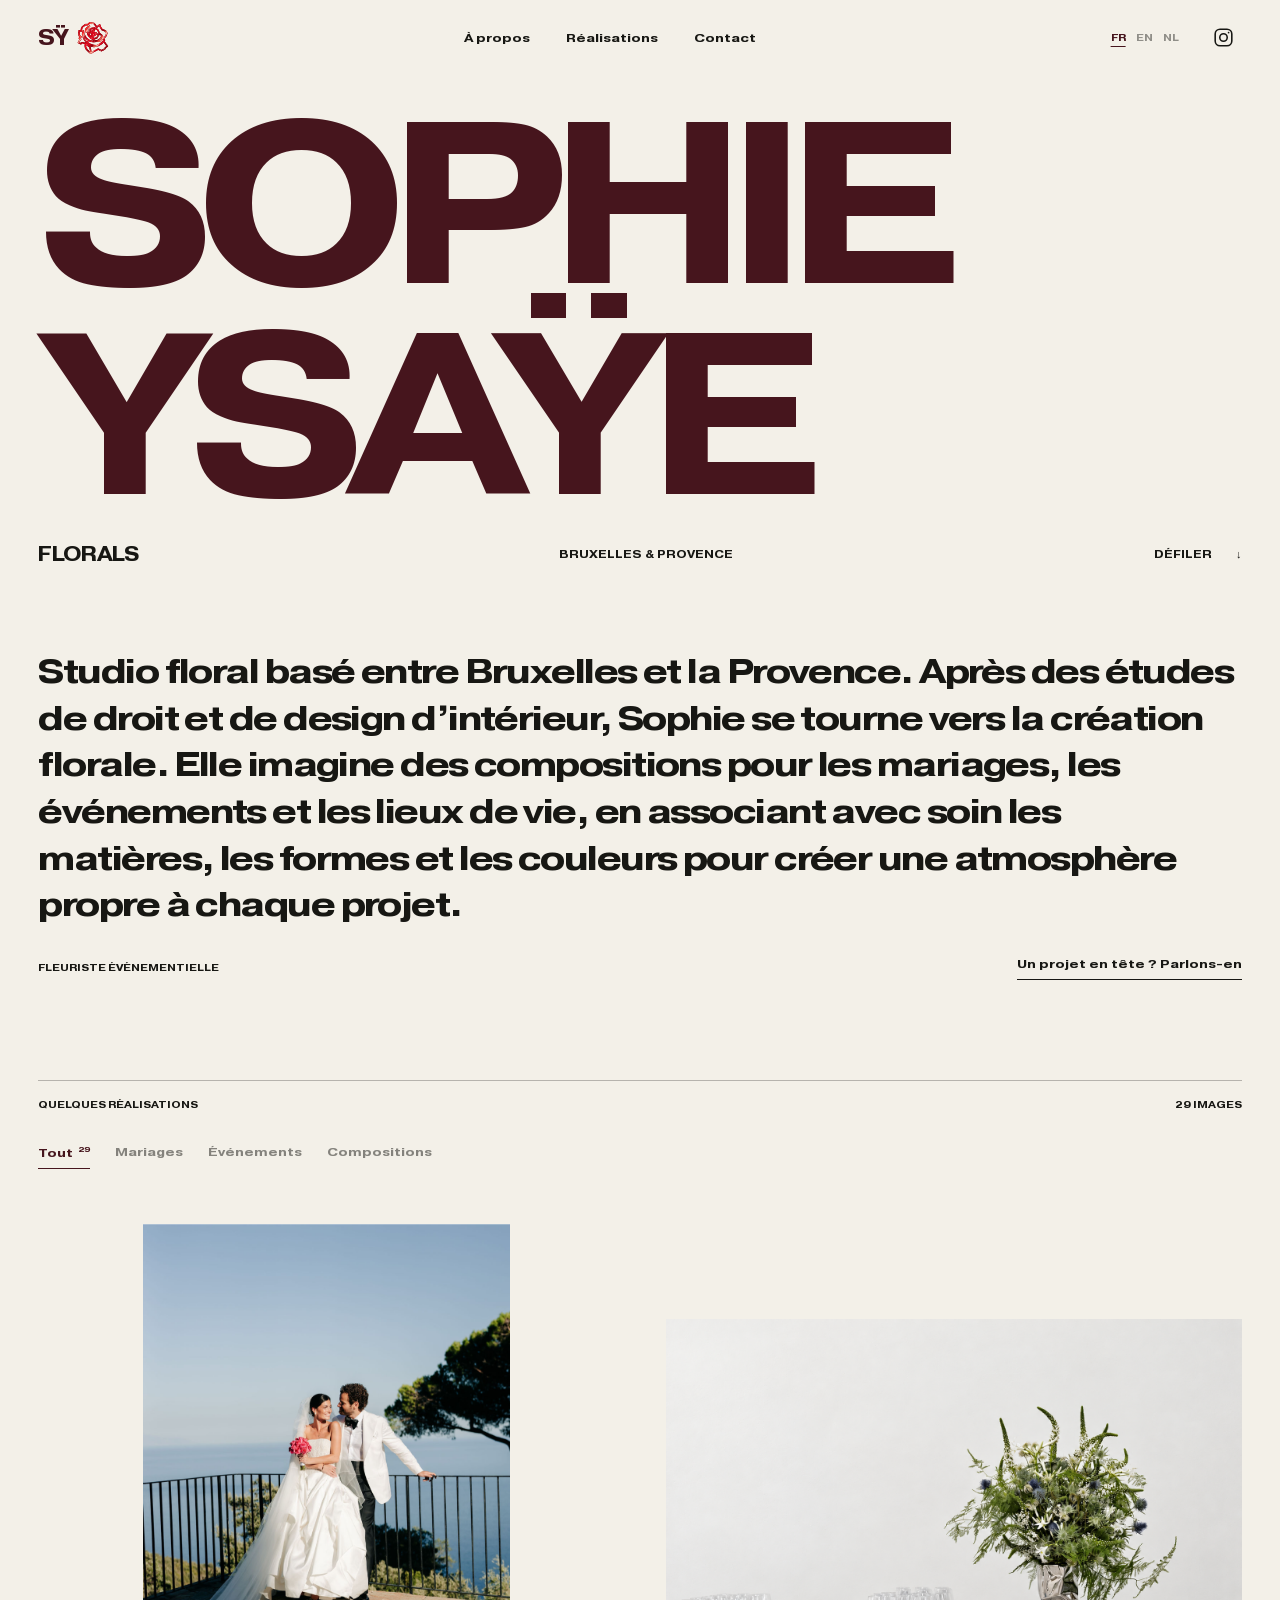
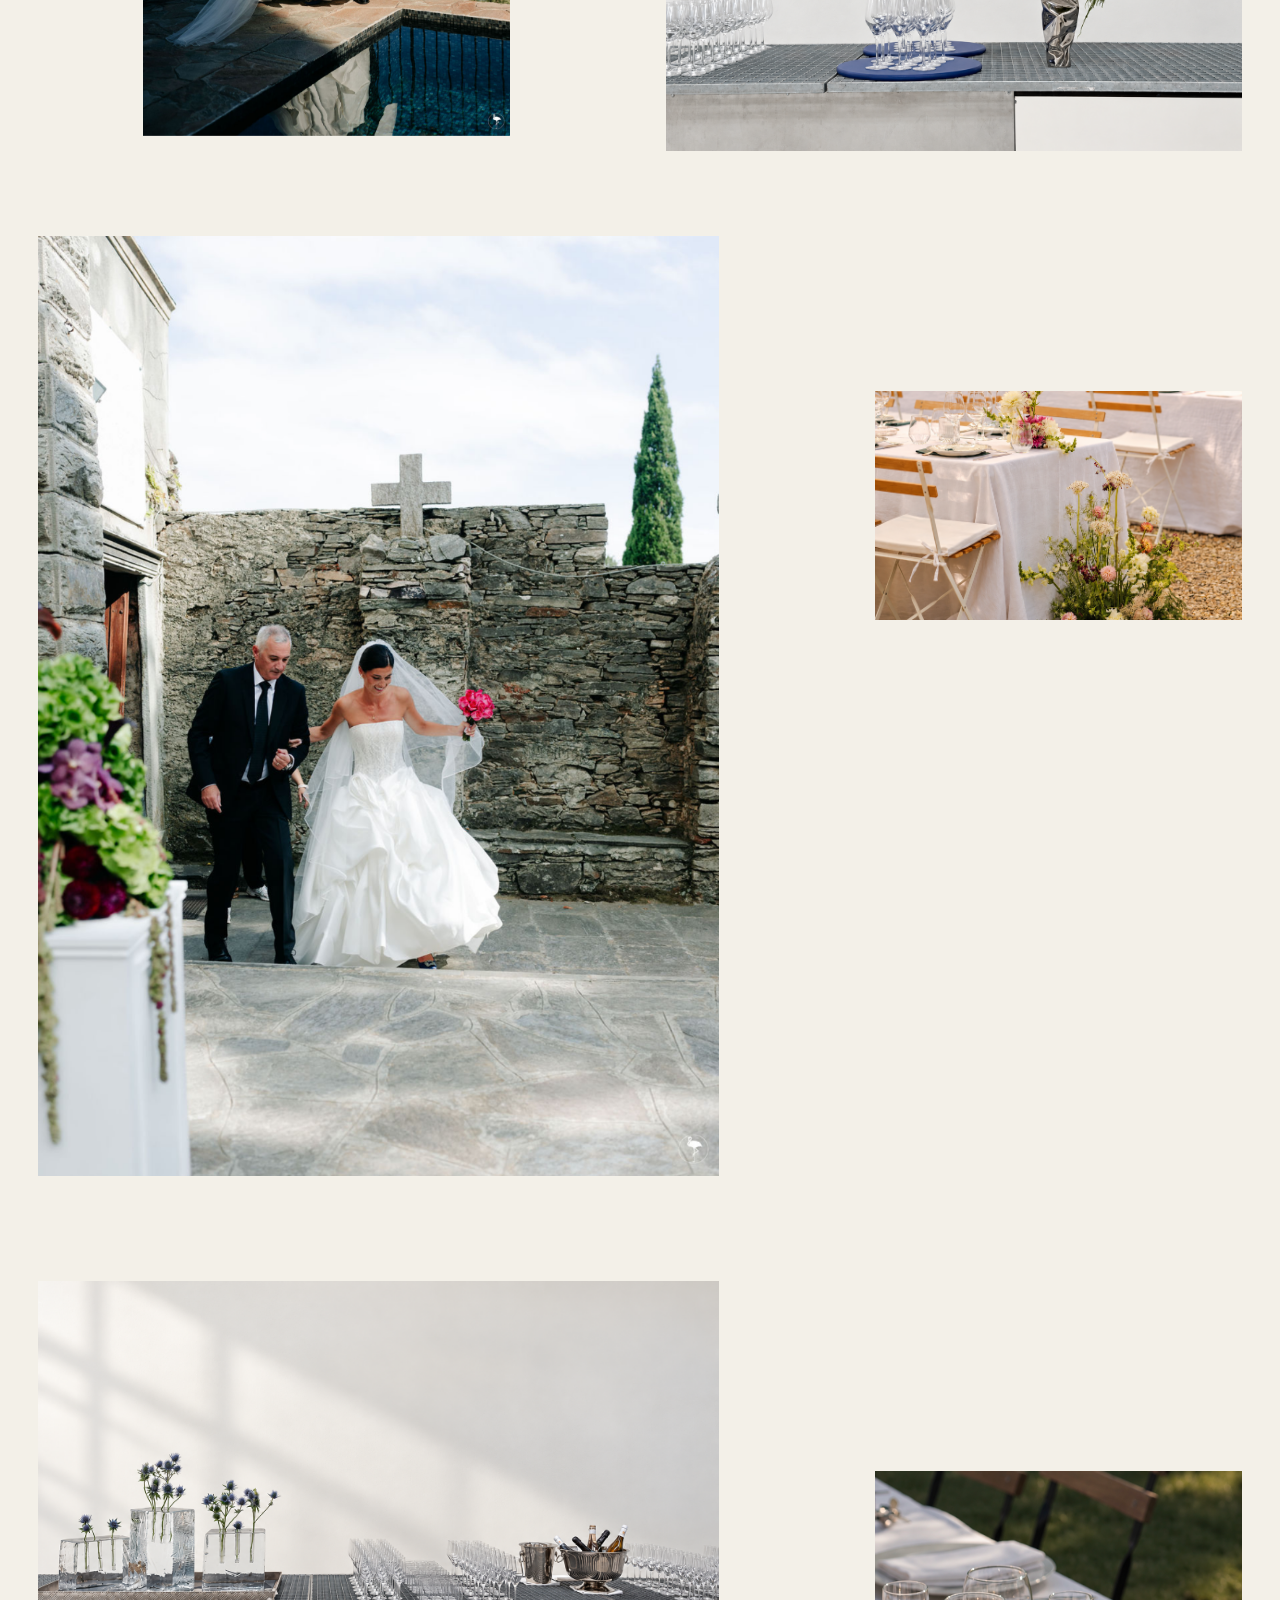
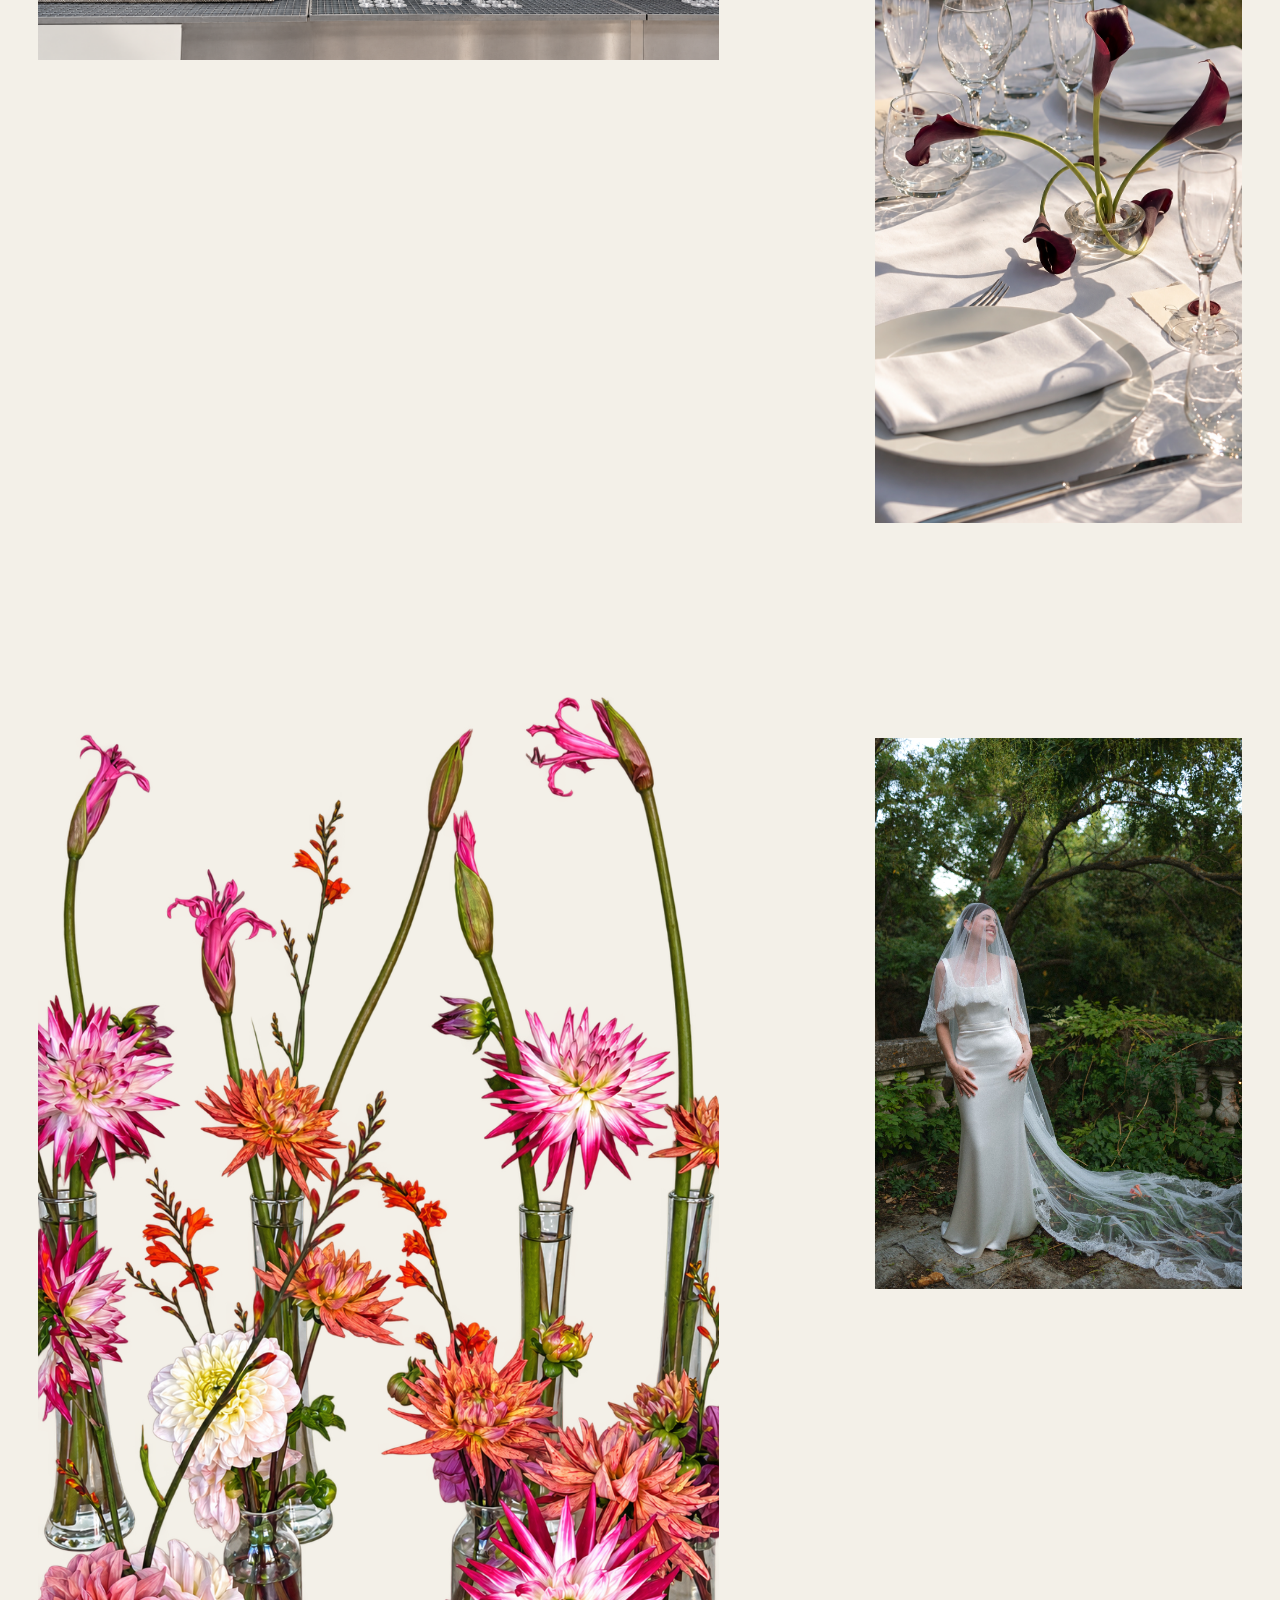
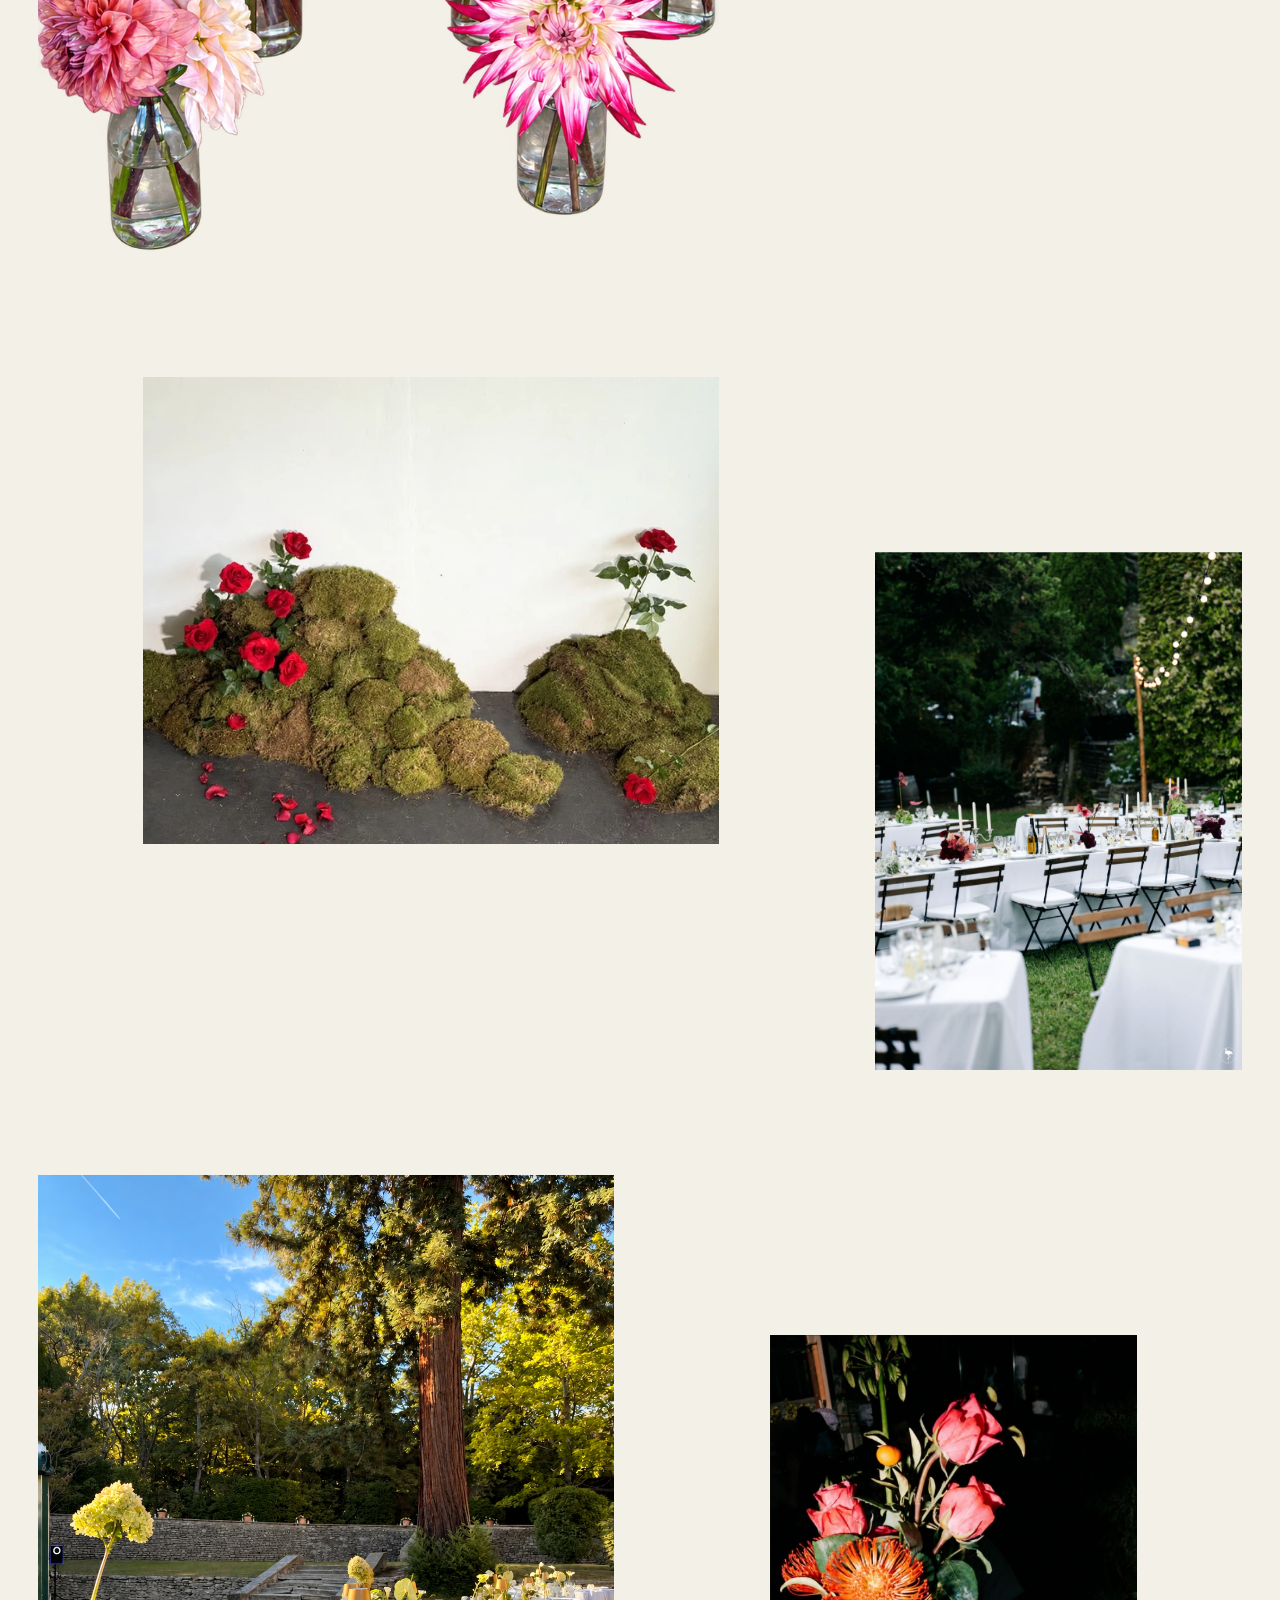
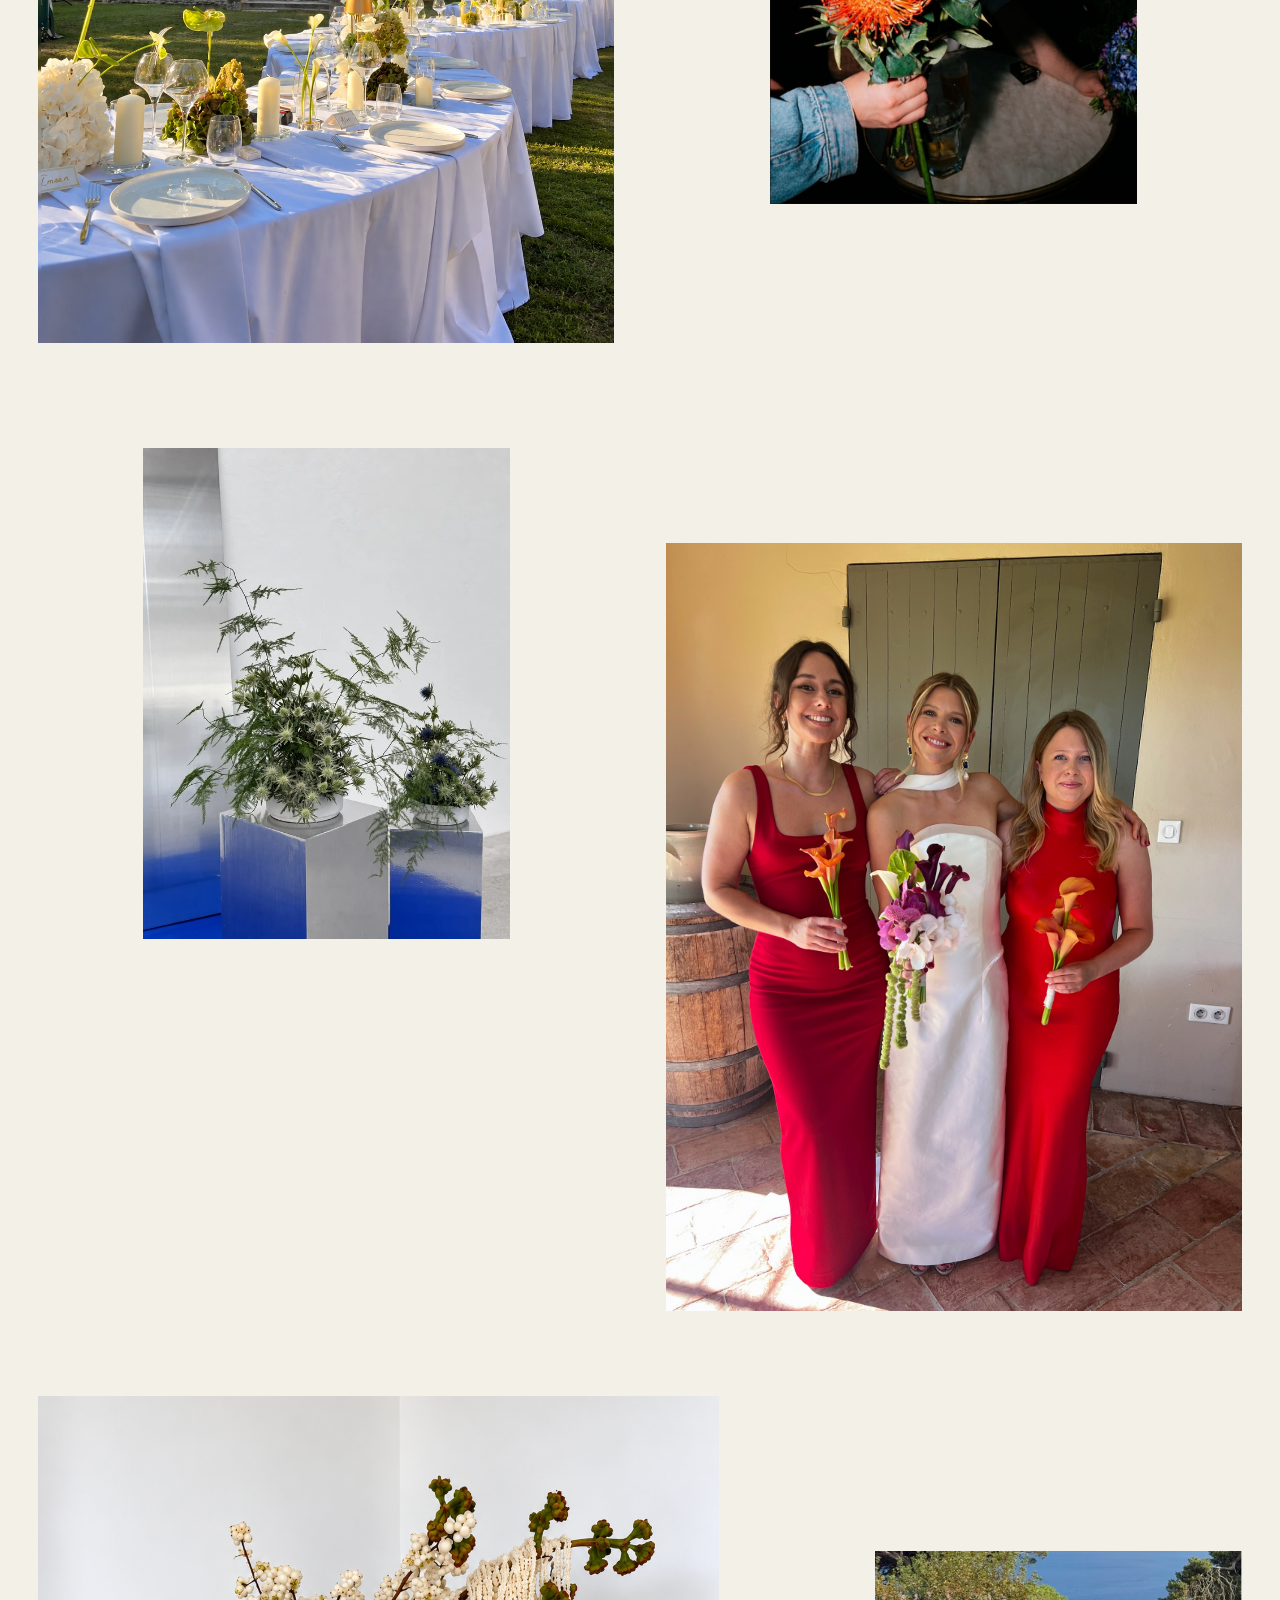
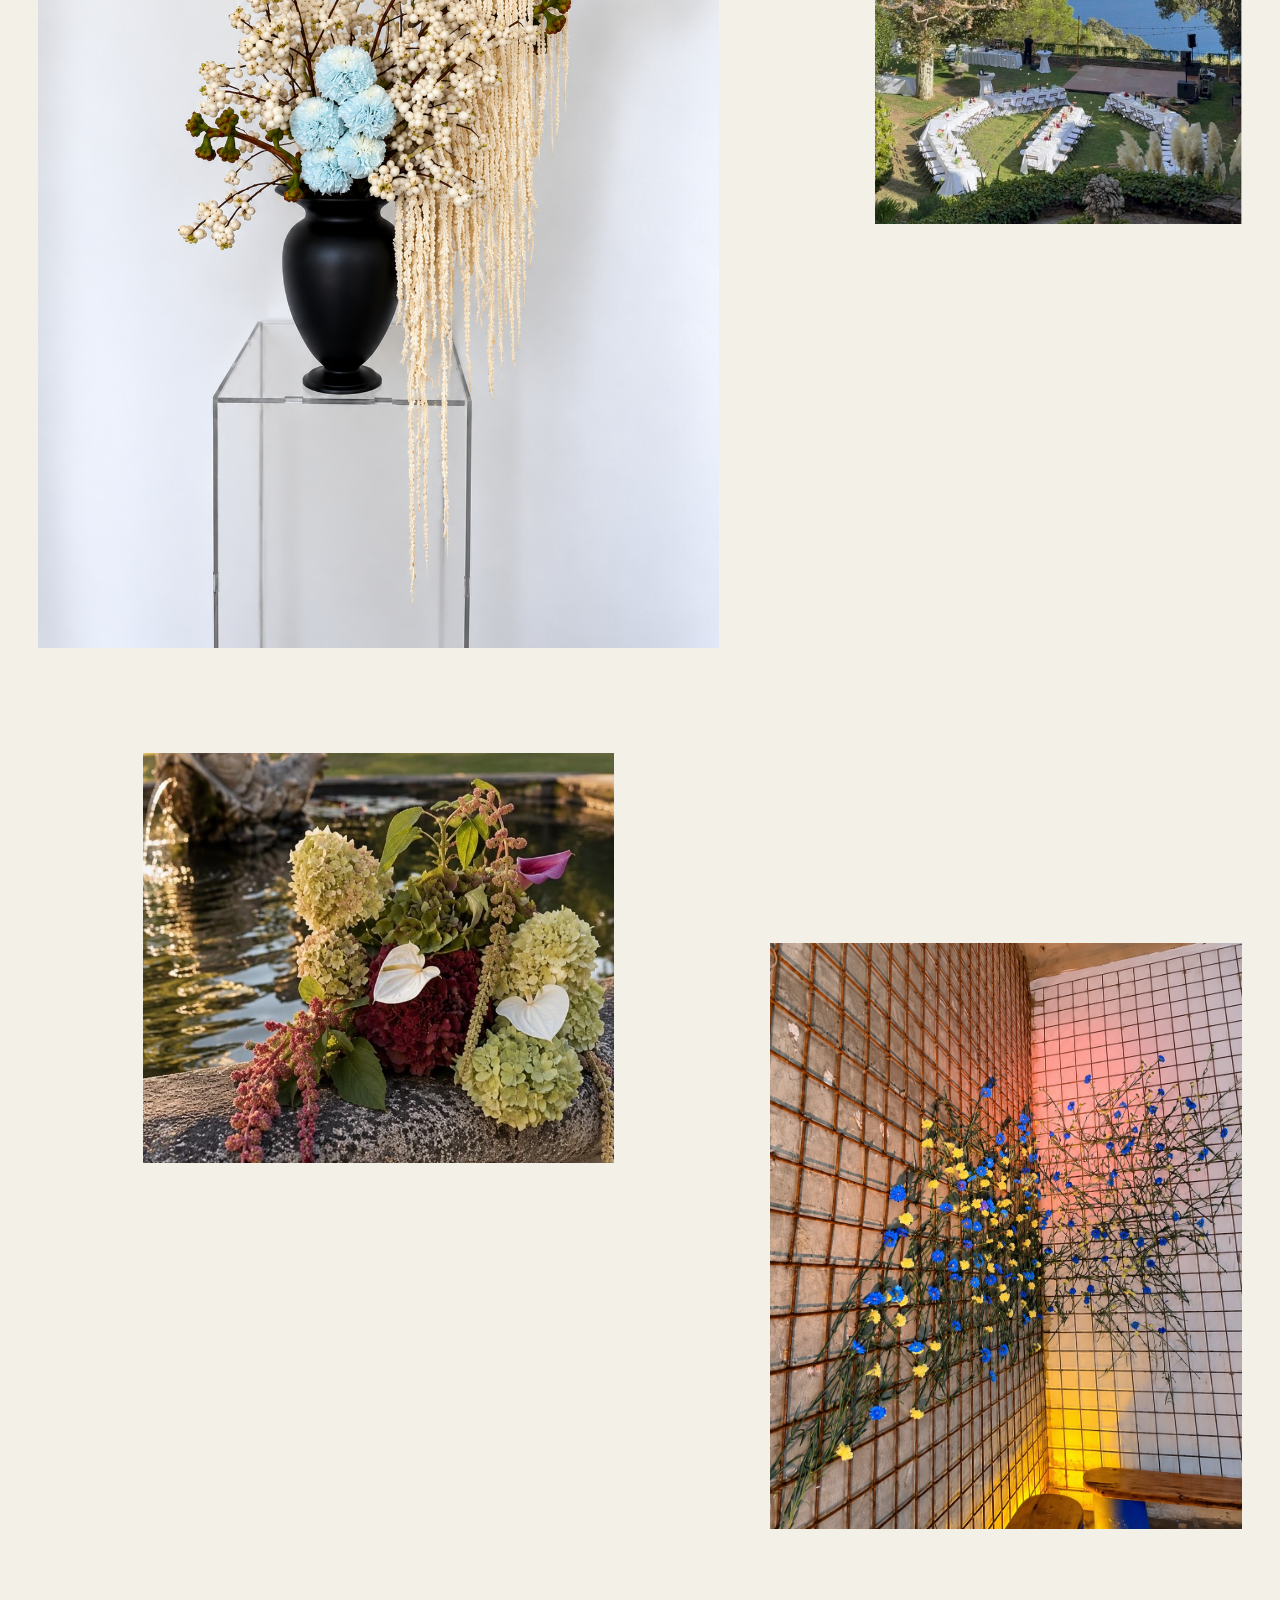
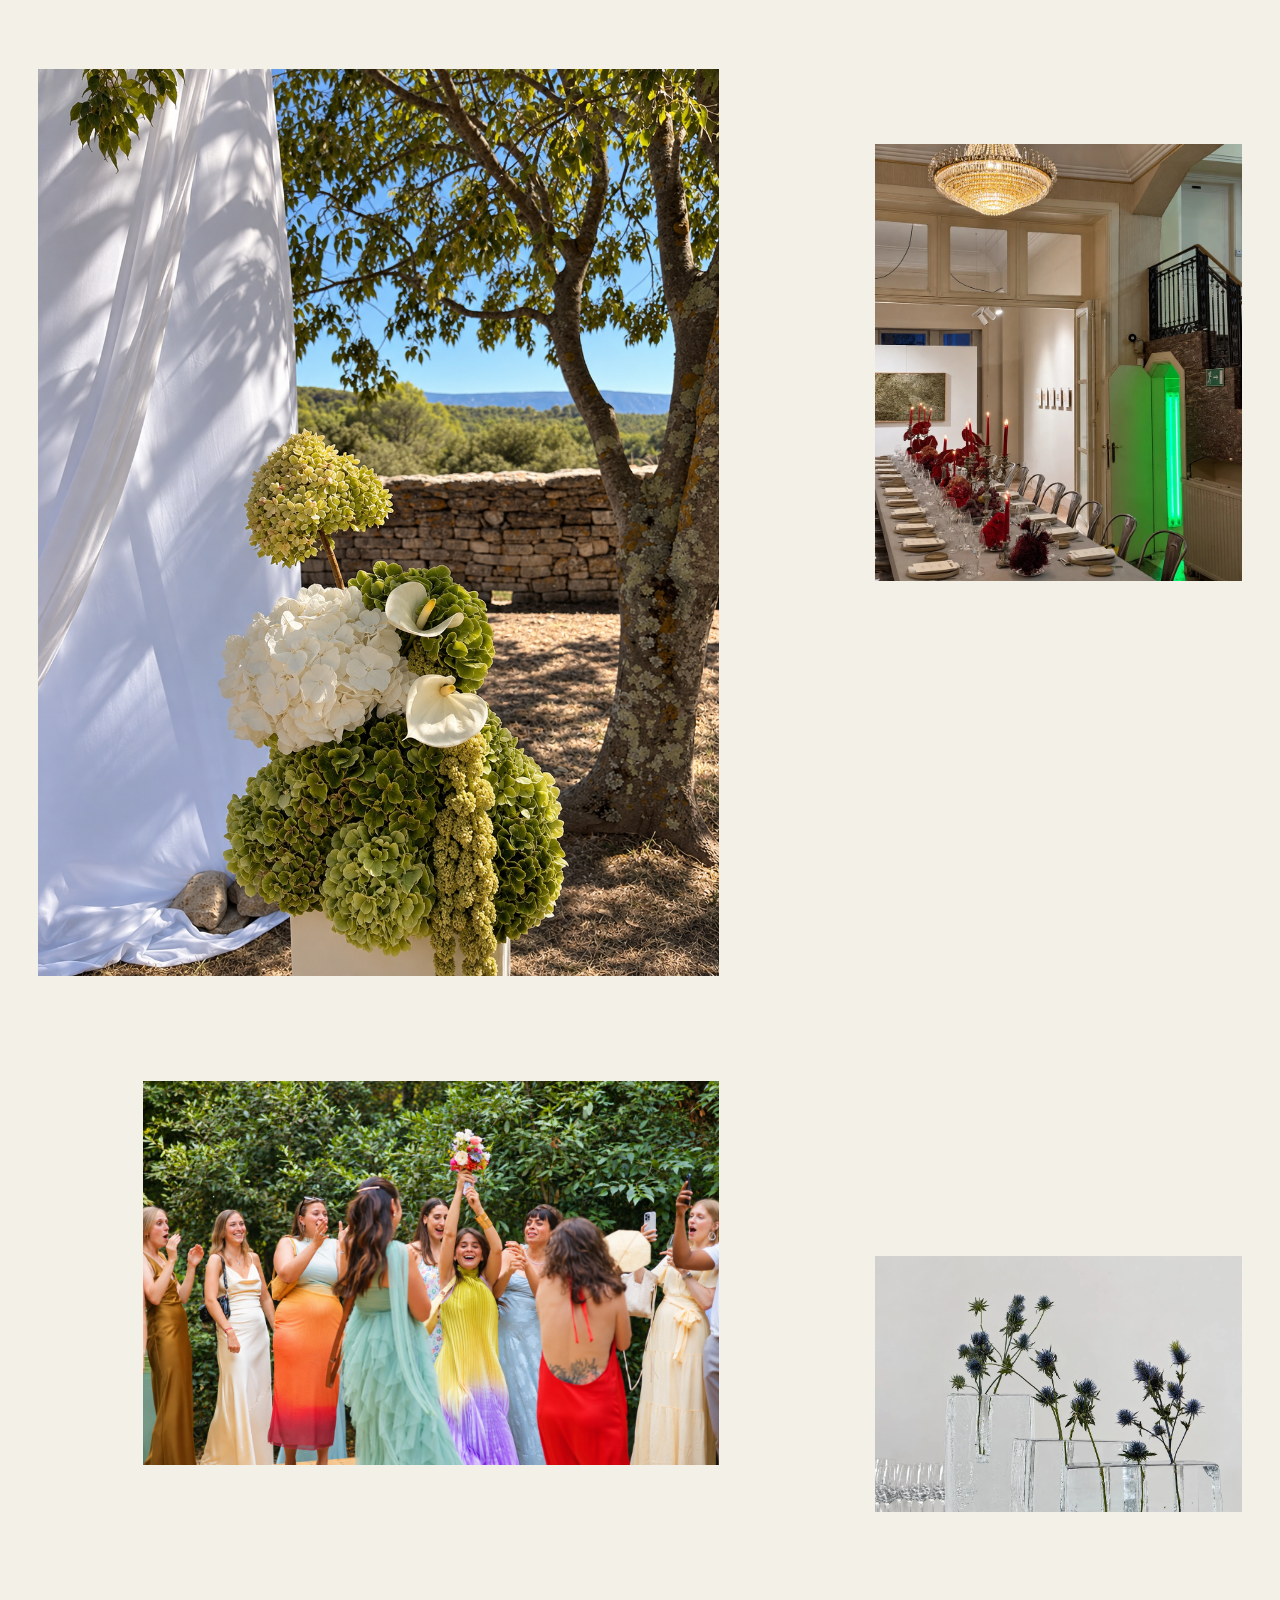
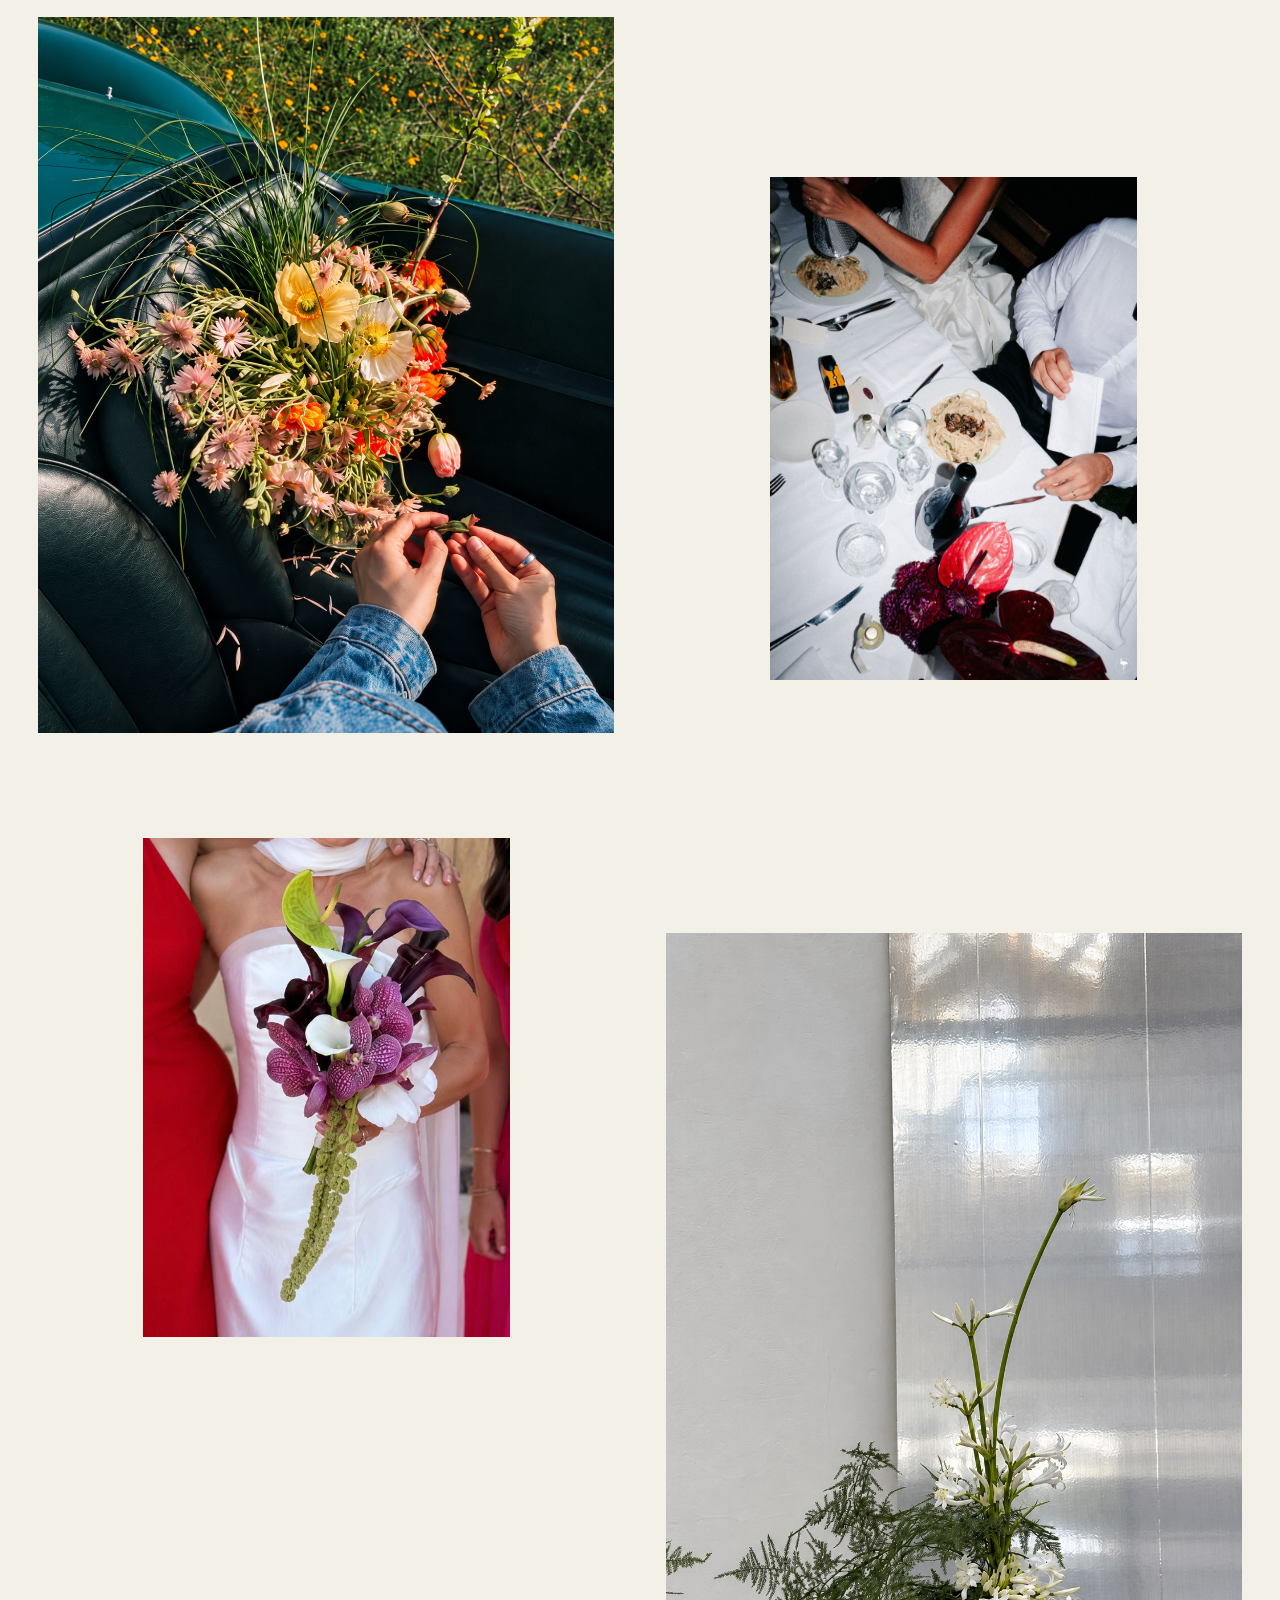
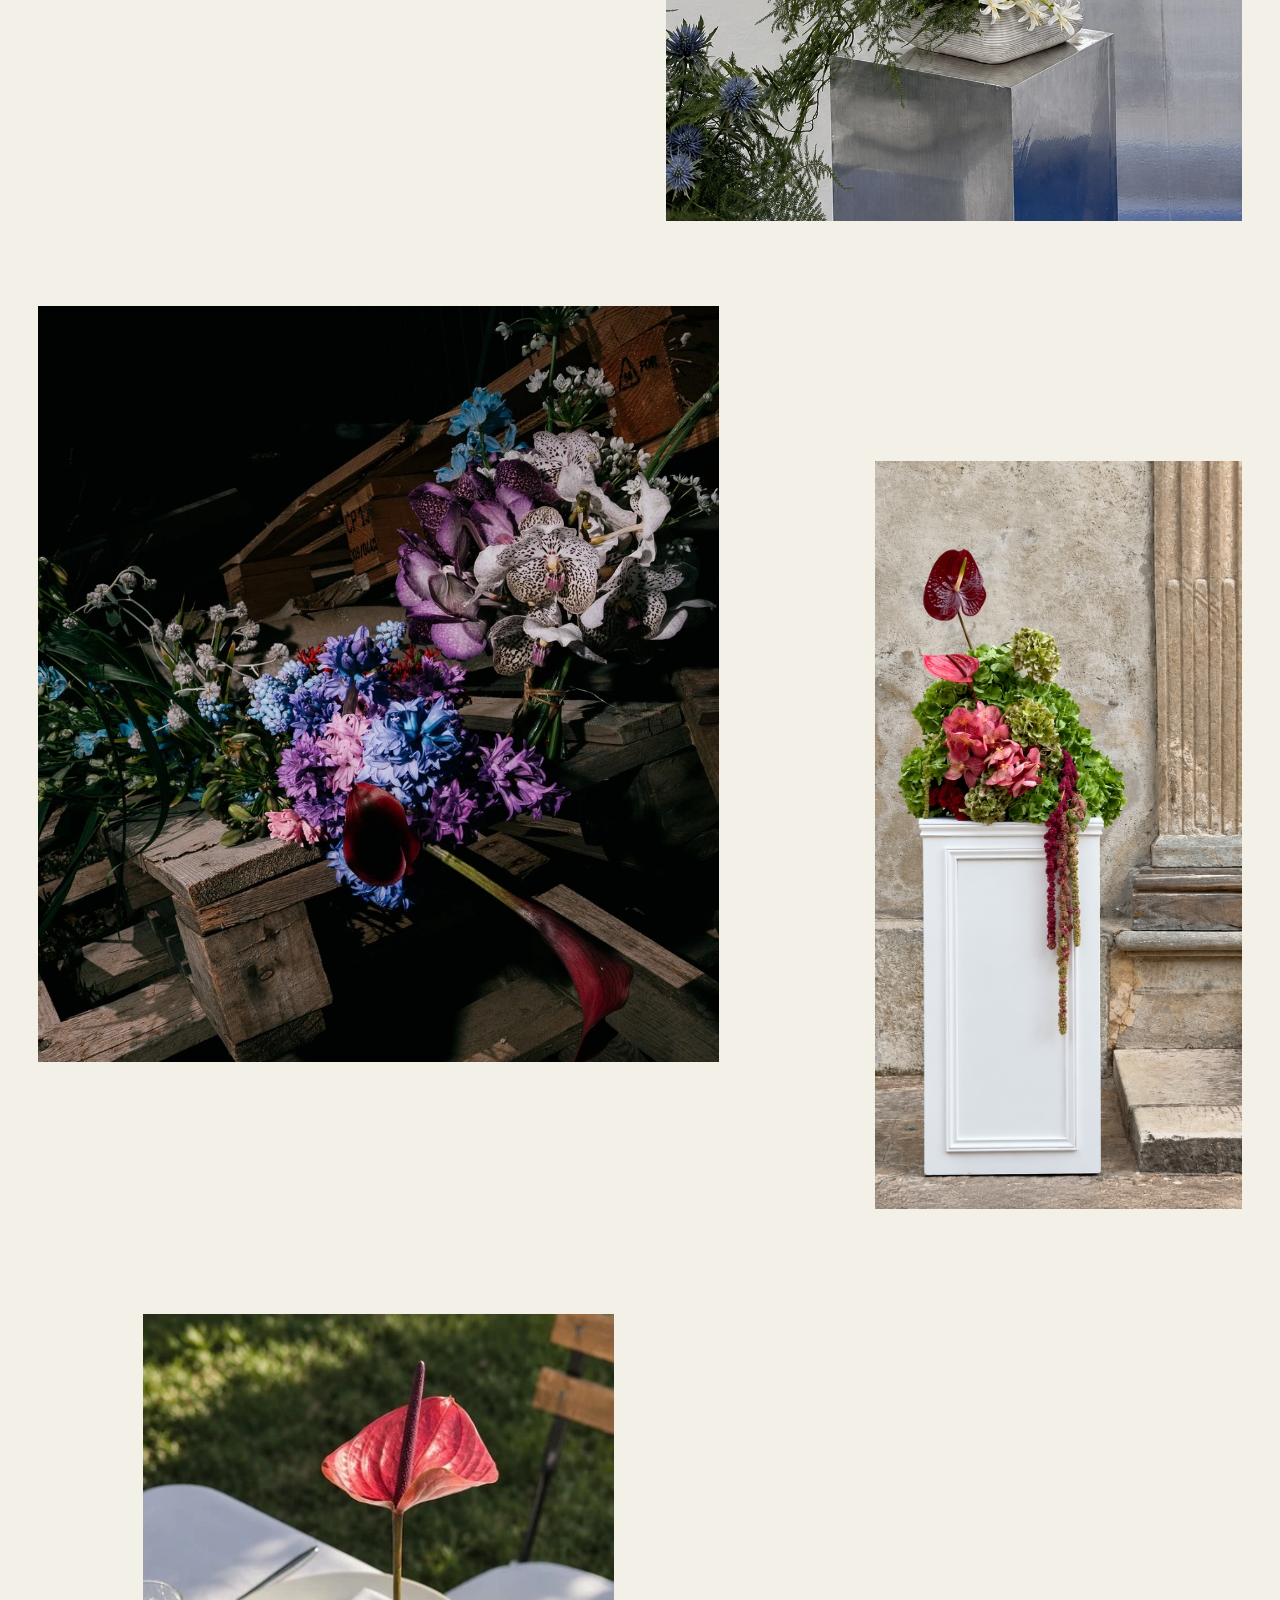
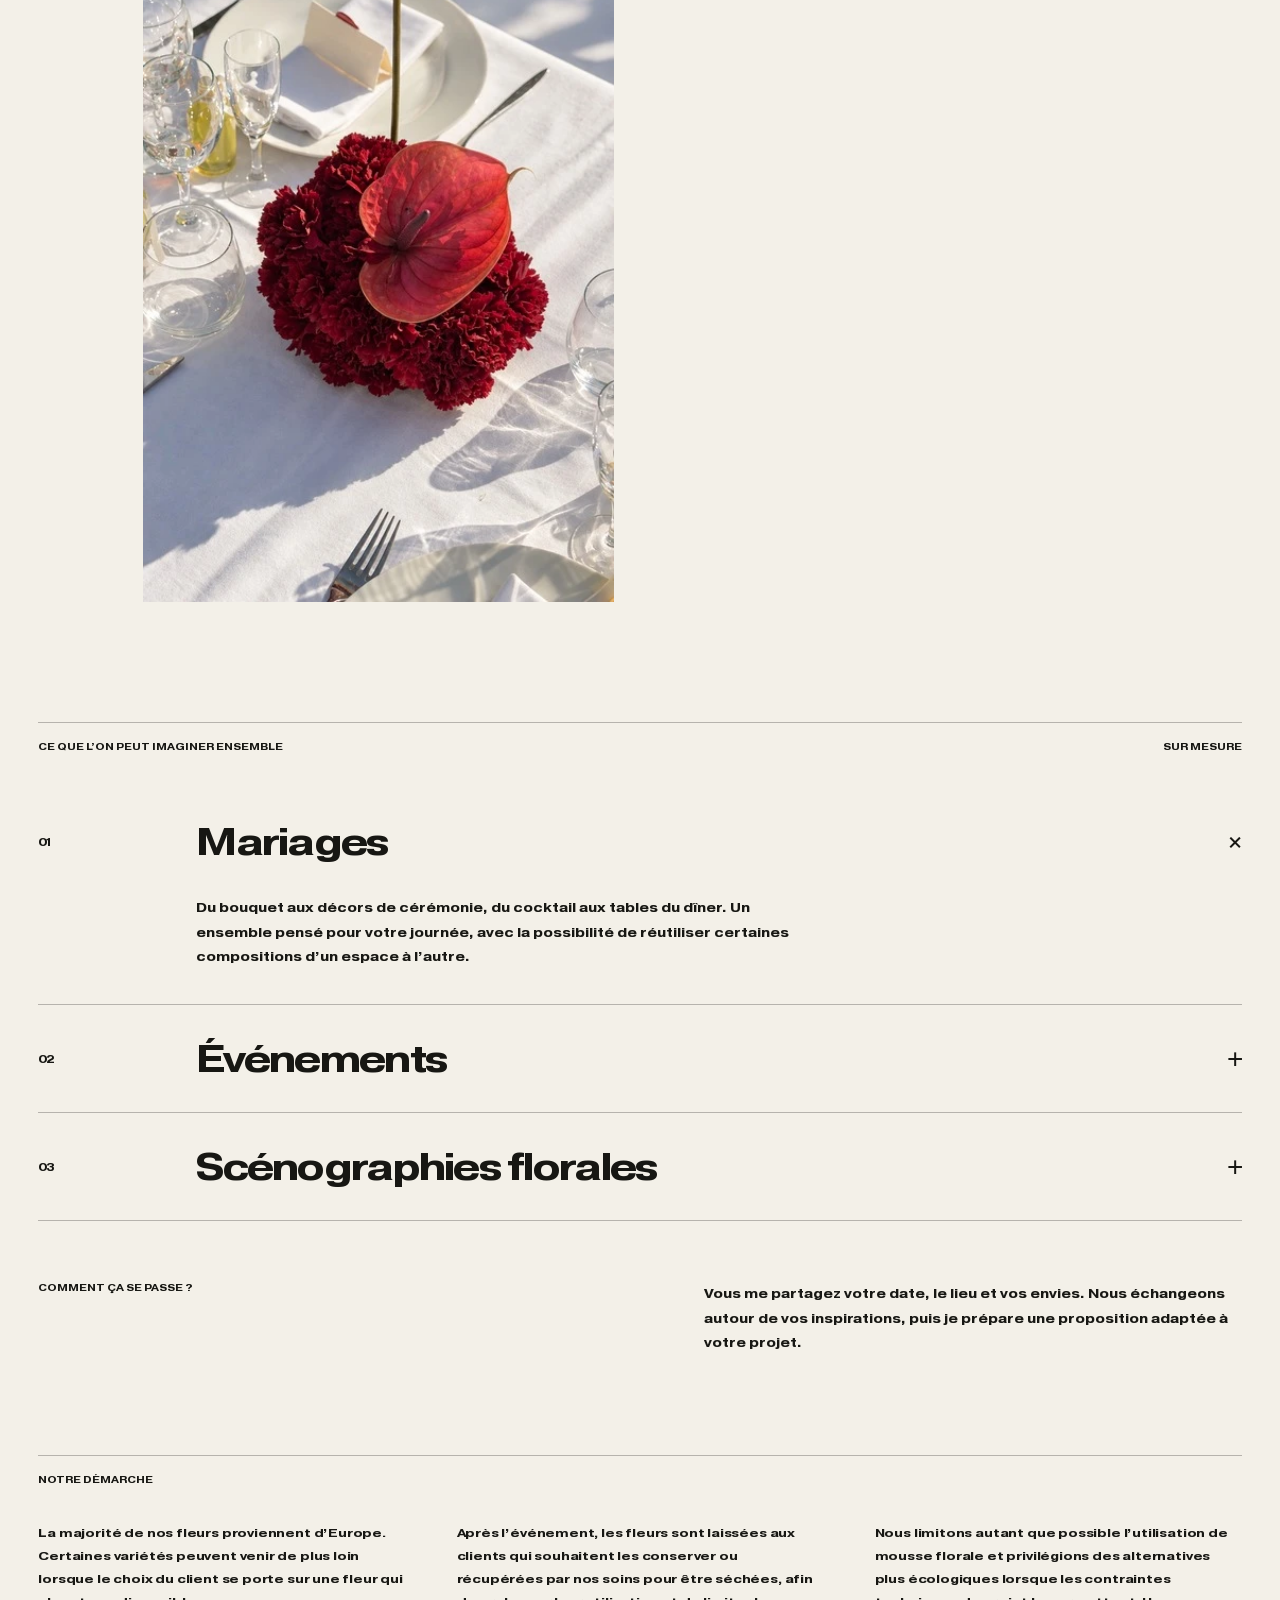
==== commit c529ecd2: "Restore photo navigation chevrons and remove lightbox captions" ====
--- a/index.html
+++ b/index.html
@@ -9,7 +9,7 @@
 <meta property="og:title" content="Sophie Ysaÿe — Florals"><meta property="og:description" content="Mariages, événements et compositions florales. Bruxelles & Provence.">
 <link rel="icon" href="favicon.svg" type="image/svg+xml">
 <link rel="preload" href="assets/pragmatica-extended-bold.woff2" as="font" type="font/woff2">
-<link rel="stylesheet" href="css/style.css?v=20261028-icons"><script src="js/app.js?v=20261028-mobile2" defer></script>
+<link rel="stylesheet" href="css/style.css?v=20261028-gallery-nav"><script src="js/app.js?v=20261028-gallery-nav" defer></script>
 <link rel="alternate" hreflang="fr" href="francais.html"><link rel="alternate" hreflang="en" href="english.html"><link rel="alternate" hreflang="nl-BE" href="nederlands-belgie.html"><link rel="alternate" hreflang="x-default" href="index.html">
 </head>
 <body translate="no">
@@ -72,7 +72,7 @@
 <section class="approach" id="demarche" aria-labelledby="approach-title"><div class="section-bar"><h2 id="approach-title">NOTRE DÉMARCHE</h2></div><div class="approach-copy"><p>La majorité de nos fleurs proviennent d’Europe. Certaines variétés peuvent venir de plus loin lorsque le choix du client se porte sur une fleur qui n’y est pas disponible.</p><p>Après l’événement, les fleurs sont laissées aux clients qui souhaitent les conserver ou récupérées par nos soins pour être séchées, afin de prolonger leur utilisation et de limiter les pertes.</p><p>Nous limitons autant que possible l’utilisation de mousse florale et privilégions des alternatives plus écologiques lorsque les contraintes techniques du projet le permettent. Une démarche qui se construit à travers des choix concrets, à chaque étape de notre travail.</p></div></section>
 <footer id="contact" class="contact"><div class="section-bar"><h2>ET SI ON EN PARLAIT ?</h2><a href="#top" aria-label="Revenir en haut de page">RETOUR EN HAUT </a></div><div class="contact-lead"><figure class="contact-portrait"><img src="assets/sophie.webp" alt="Sophie Ysaÿe, fleuriste événementielle" loading="lazy" width="800" height="1000"></figure><p class="contact-title">DES FLEURS<br>POUR VOTRE<br><span>ÉVÉNEMENT ?</span></p></div><div class="contact-grid"><div><a class="email" href="mailto:request@sophieysaye.com">request@sophieysaye.com </a><button class="project-button" type="button" id="open-contact">Parlez-moi de votre projet <span aria-hidden="true"></span></button></div><div><a href="tel:+32468429088">BE / +32 468 42 90 88</a><a href="tel:+33695375277">FR / +33 6 95 37 52 77</a></div><div><p>BRUXELLES & PROVENCE</p><a class="instagram-footer-link" aria-label="Instagram Sophie Ysaÿe" href="https://www.instagram.com/sophieysaye_/" target="_blank" rel="noopener noreferrer"><svg class="instagram-icon" xmlns="http://www.w3.org/2000/svg" viewBox="0 0 24 24" width="22" height="22" fill="none" stroke="currentColor" stroke-width="1.8" stroke-linecap="round" stroke-linejoin="round" aria-hidden="true" focusable="false"><rect x="2.5" y="2.5" width="19" height="19" rx="5.5"/><circle cx="12" cy="12" r="4.25"/><circle cx="17.8" cy="6.3" r="1" fill="currentColor" stroke="none"/></svg></a></div></div><div class="footer-bottom"><span>SOPHIE YSAŸE FLORALS</span><span>© <span id="year">2026</span></span><div class="footer-legal-links"><button class="privacy-button" id="open-privacy" type="button">Confidentialité</button><button class="privacy-button" id="open-legal" type="button">Mentions légales</button></div></div></footer>
 </main>
-<dialog id="lightbox" class="lightbox" aria-label="Photographie agrandie"><button class="dialog-close" type="button" aria-label="Fermer la photographie">FERMER ×</button><button class="lightbox-prev" type="button" aria-label="Photo précédente"></button><div id="lightbox-media" class="lightbox-media"><span id="lightbox-crop" class="photo-frame"><img id="lightbox-image" alt="Photographie florale agrandie"></span></div><button class="lightbox-next" type="button" aria-label="Photo suivante"></button><div class="lightbox-caption"><span id="lightbox-title"></span><span id="lightbox-position"></span></div></dialog>
+<dialog id="lightbox" class="lightbox" aria-label="Photographie agrandie"><button class="dialog-close" type="button" aria-label="Fermer la photographie">FERMER ×</button><button class="lightbox-prev" type="button" aria-label="Photo précédente"><svg class="lightbox-chevron" viewBox="0 0 24 24" width="30" height="30" fill="none" stroke="currentColor" stroke-width="1.7" stroke-linecap="round" stroke-linejoin="round" aria-hidden="true"><path d="m15 18-6-6 6-6"/></svg></button><div id="lightbox-media" class="lightbox-media"><span id="lightbox-crop" class="photo-frame"><img id="lightbox-image" alt="Photographie florale agrandie"></span></div><button class="lightbox-next" type="button" aria-label="Photo suivante"><svg class="lightbox-chevron" viewBox="0 0 24 24" width="30" height="30" fill="none" stroke="currentColor" stroke-width="1.7" stroke-linecap="round" stroke-linejoin="round" aria-hidden="true"><path d="m9 18 6-6-6-6"/></svg></button></dialog>
 <dialog id="contact-dialog" class="contact-dialog" aria-labelledby="form-title"><button class="dialog-close" type="button" aria-label="Fermer le formulaire">FERMER ×</button><span class="eyebrow">ON COMMENCE ICI</span><h2 id="form-title">Votre projet,<br>vos envies.</h2><p>Quelques informations pour préparer votre premier e-mail.</p><form id="project-form"><label>Votre prénom<input name="prenom" autocomplete="given-name" required placeholder="Sophie"></label><div class="form-row"><label>Le type d’événement<select name="type"><option>Mariage</option><option>Événement privé</option><option>Événement professionnel</option><option>Autre projet</option></select></label><label>La date, si vous la connaissez<input name="date" type="date"></label></div><label>Le lieu<input name="lieu" placeholder="Ville, domaine ou lieu de réception"></label><label>Parlez-moi de vos envies<textarea name="message" rows="3" required placeholder="L’ambiance, les couleurs, vos inspirations…"></textarea></label><button class="submit-project" type="submit">Préparer mon e-mail </button><p class="form-note">Ouvre votre messagerie avec un brouillon à envoyer. Aucune information n’est enregistrée sur ce site.</p><p id="mail-fallback" hidden>Votre messagerie ne s’ouvre pas ? Écrivez-moi à <a href="mailto:request@sophieysaye.com">request@sophieysaye.com</a>.</p></form></dialog>
 <dialog id="privacy-dialog" class="privacy-dialog" aria-labelledby="privacy-title"><button class="dialog-close" type="button" aria-label="Fermer la confidentialité">FERMER ×</button><h2 id="privacy-title">Confidentialité</h2><p>Cette version du site n’utilise aucun outil de mesure d’audience, aucun cookie publicitaire et aucun formulaire stockant vos données.</p><p>Le formulaire de projet prépare un e-mail dans votre messagerie. Les informations sont transmises uniquement lorsque vous envoyez cet e-mail. Les liens Instagram ouvrent un service externe.</p><p>Pour toute question : <a href="mailto:request@sophieysaye.com">request@sophieysaye.com</a>.</p></dialog>
 <dialog id="legal-dialog" class="privacy-dialog" aria-labelledby="legal-title"><button class="dialog-close" type="button" aria-label="Fermer les mentions légales">FERMER ×</button><h2 id="legal-title">Mentions légales</h2><h3>Éditeur du site</h3><p>VAQUSO SRL<br>Rue Antoine Bréart 20<br>1060 Bruxelles, Belgique<br>Numéro d’entreprise / TVA : BE 0793.388.437</p><h3>Contact</h3><p><a href="mailto:request@sophieysaye.com">request@sophieysaye.com</a><br>www.sophieysaye.com</p><h3>Hébergement</h3><p>GitHub Pages — GitHub, Inc.</p></dialog>
--- a/css/style.css
+++ b/css/style.css
@@ -75,3 +75,11 @@
 /* Mobile: always show language switcher and Instagram; keep footer links readable. */
 @media(max-width:600px){.header{grid-template-columns:minmax(45px,auto) minmax(0,1fr)}.header-tools{min-width:0;display:flex;justify-content:flex-end;gap:10px}.header-tools .instagram{display:inline-block!important;flex:0 0 auto;white-space:nowrap;font-size:10px;opacity:1;visibility:visible}.header-tools .languages{display:flex;gap:8px;flex:0 0 auto}.footer-bottom{display:grid;grid-template-columns:1fr auto;gap:12px 8px;align-items:center}.footer-legal-links{grid-column:1/-1;display:flex;justify-content:flex-start;gap:22px}.footer-legal-links .privacy-button{font-size:10px;min-height:30px;text-decoration:underline;text-underline-offset:3px}}
 @media(max-width:360px){.header-tools{gap:6px}.header-tools .languages{gap:5px}.header-tools .instagram{font-size:9px}.mini-logo{gap:4px}}
+
+/* Instagram icons on desktop and mobile */
+.header-tools .instagram{display:inline-flex;align-items:center;justify-content:center;line-height:1;padding:8px;min-width:36px;min-height:36px}
+.instagram-icon{display:block;width:21px;height:21px;flex:none}
+.instagram-footer-link{display:inline-flex!important;align-items:center;justify-content:flex-start;min-width:40px;min-height:40px;padding:8px 0}
+.instagram-footer-link .instagram-icon{width:25px;height:25px}
+@media(max-width:800px){.header-tools .instagram{display:inline-flex!important;min-width:36px;min-height:36px;padding:7px}}
+@media(max-width:360px){.header-tools .instagram{min-width:32px;padding:5px}.instagram-icon{width:20px;height:20px}}
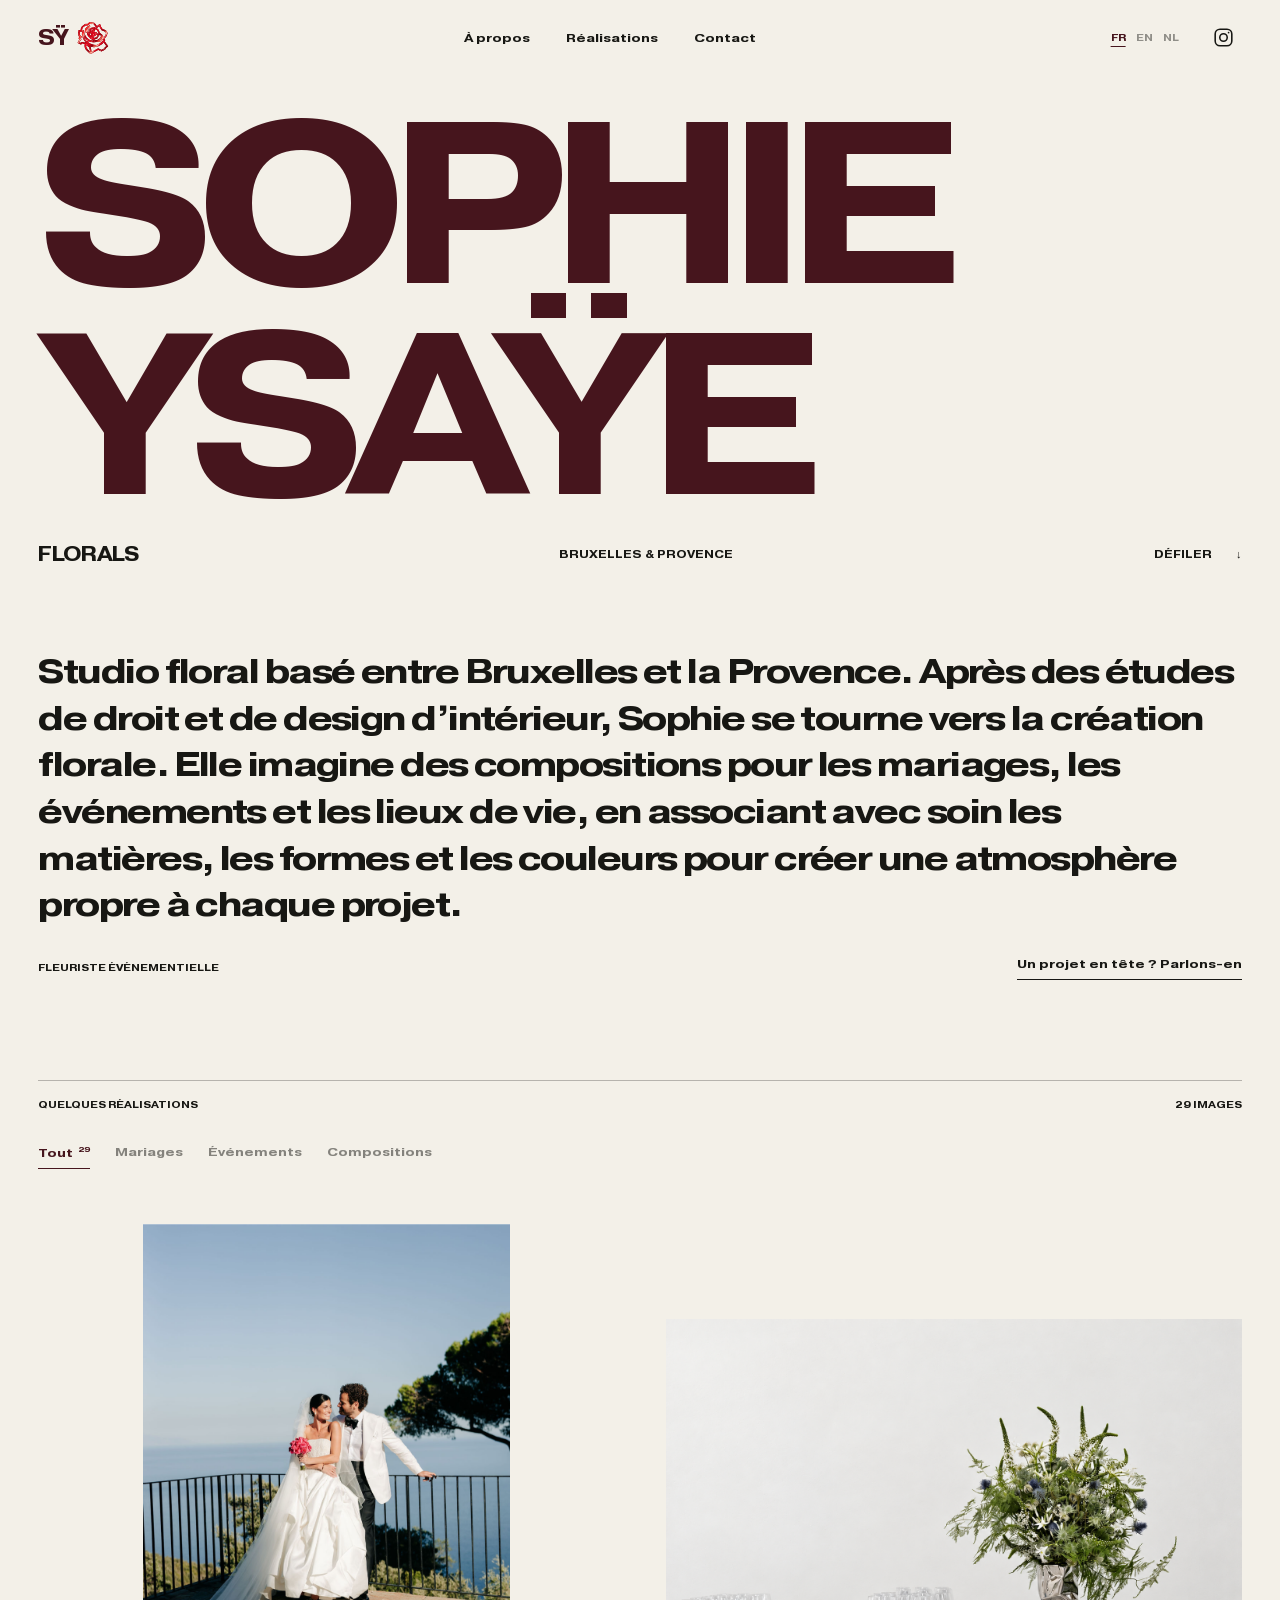
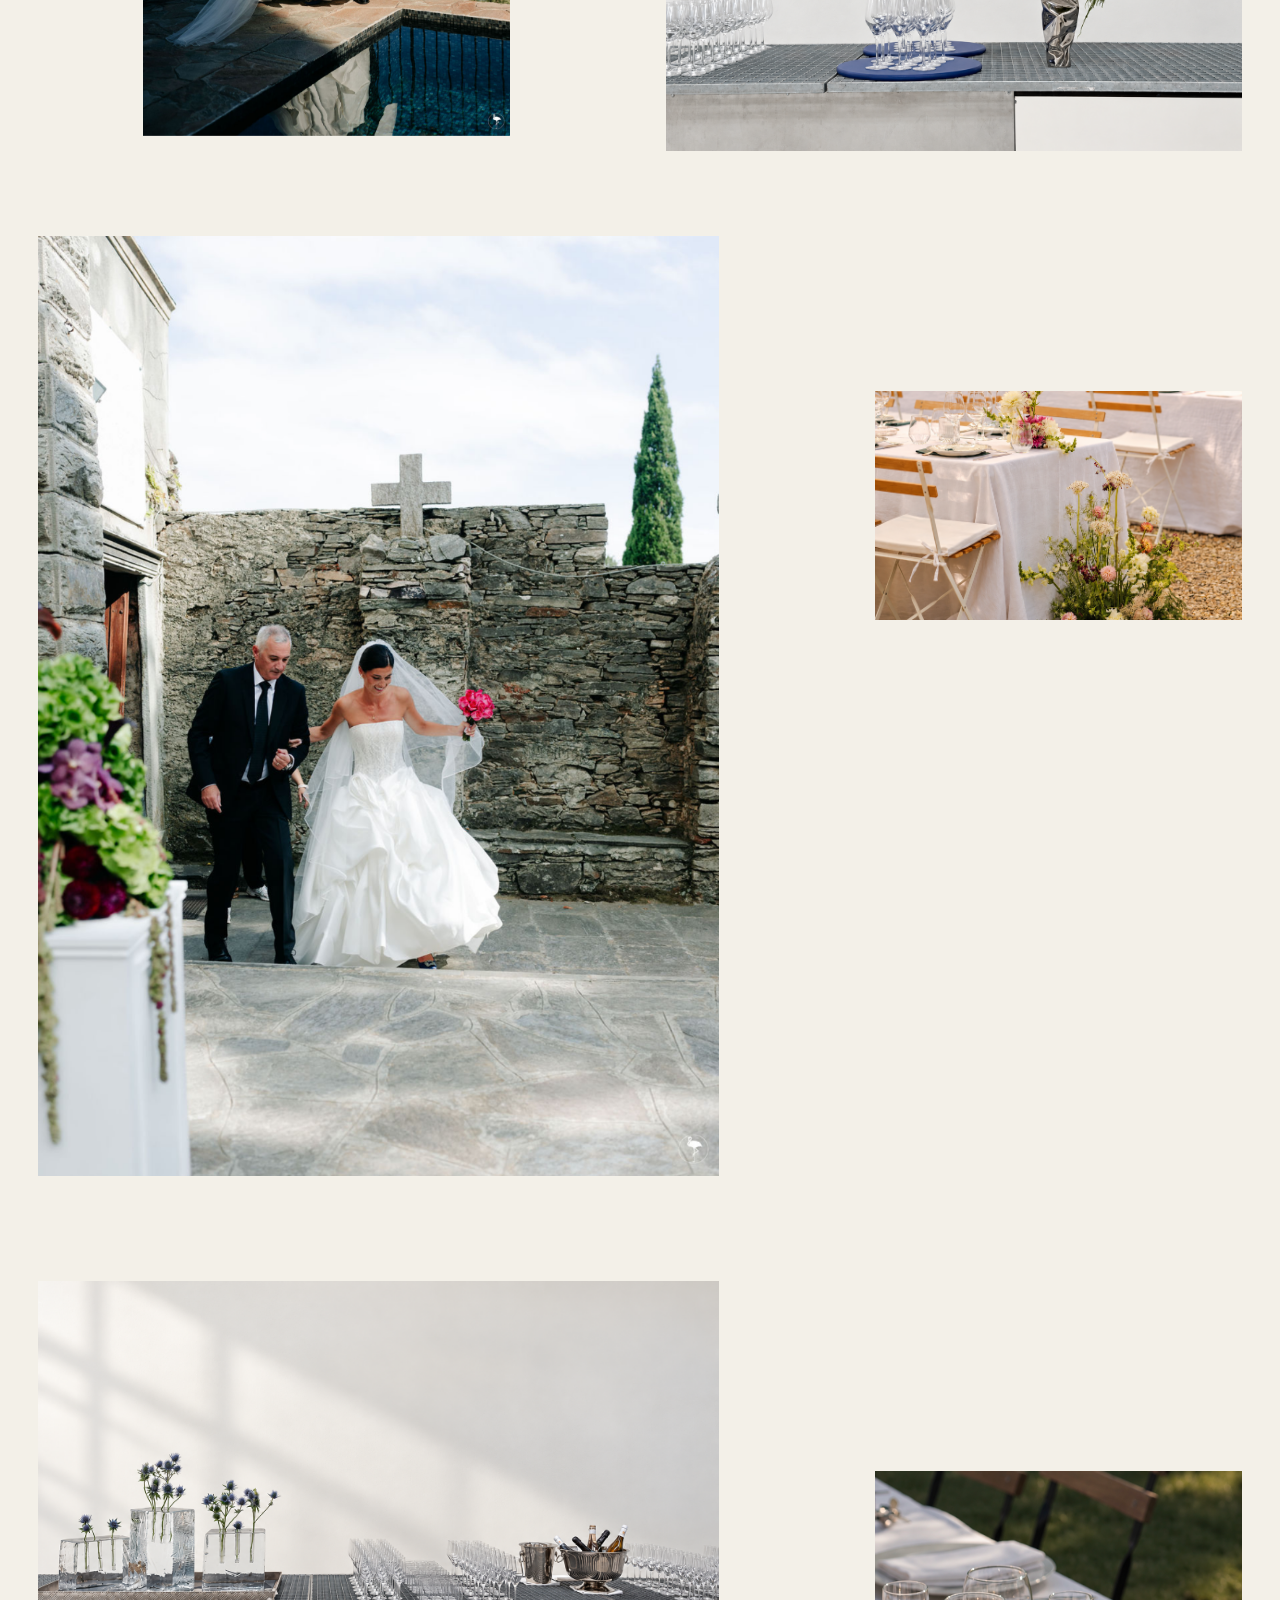
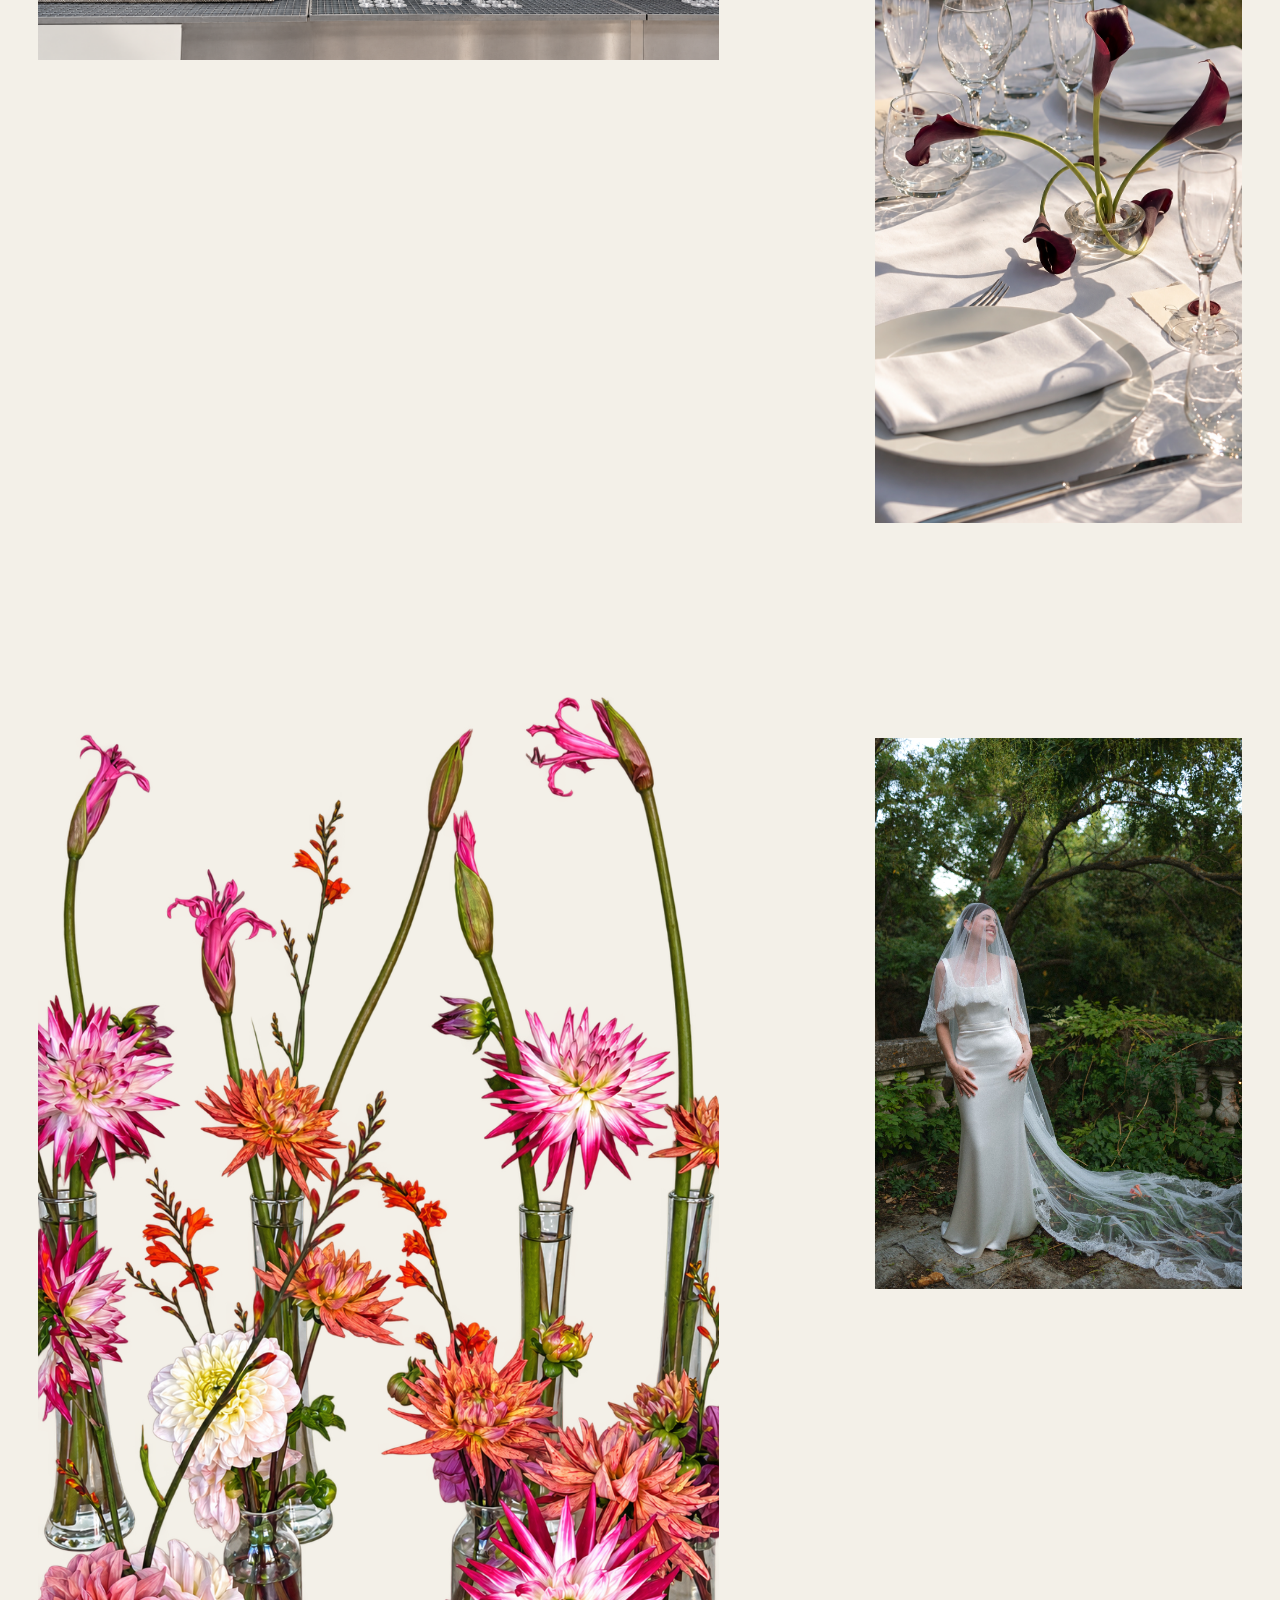
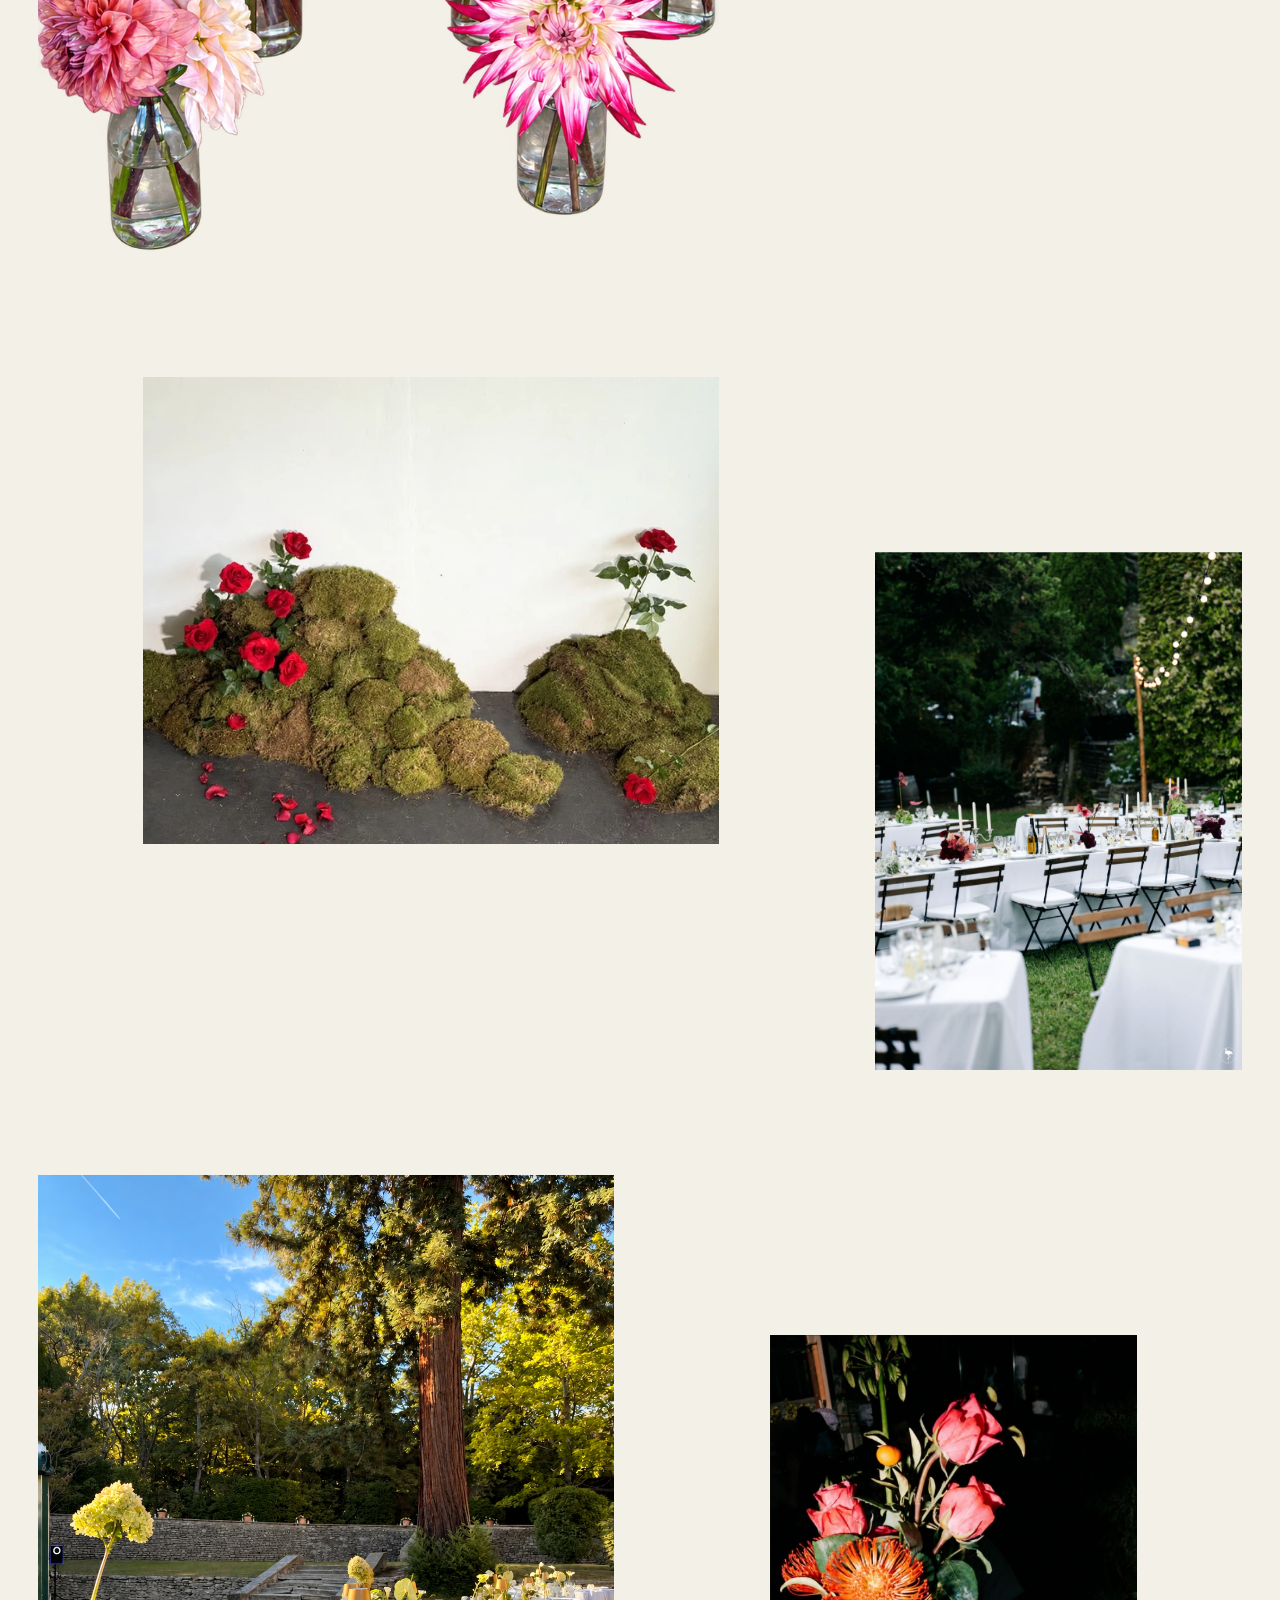
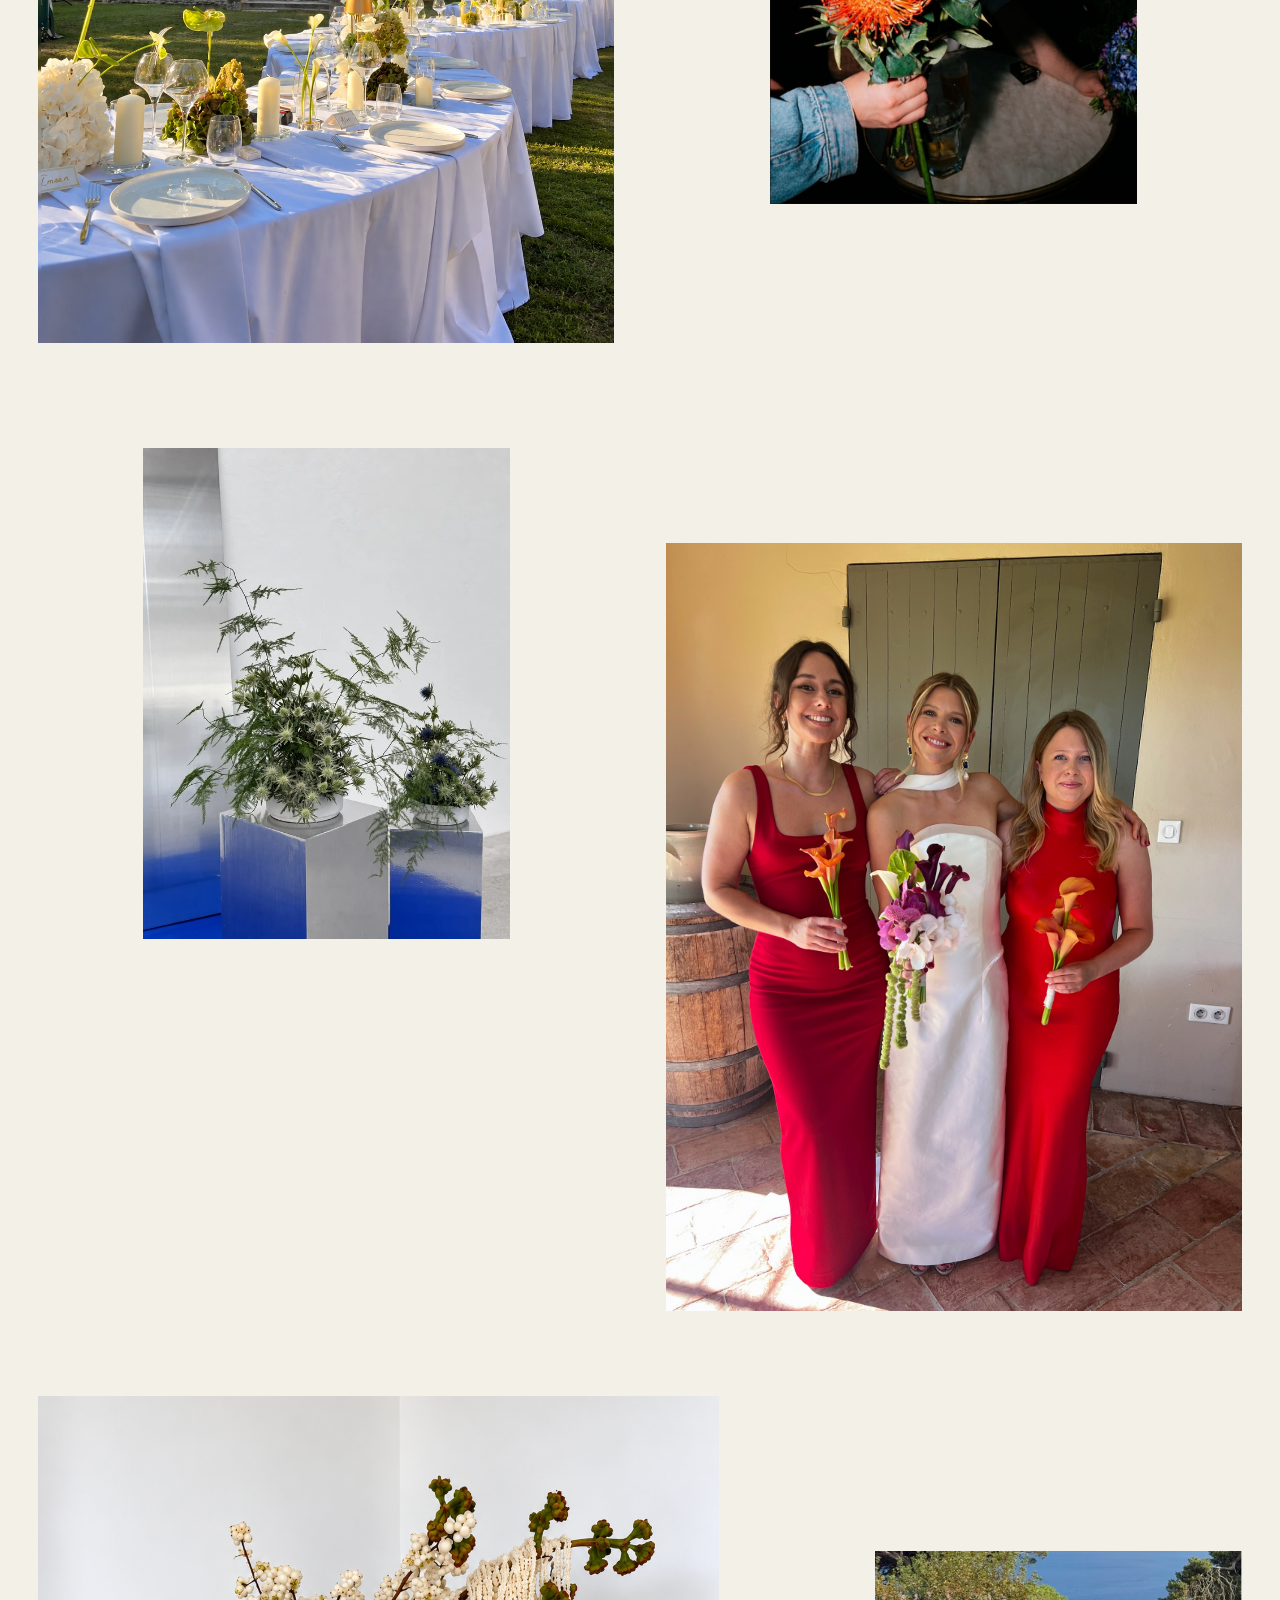
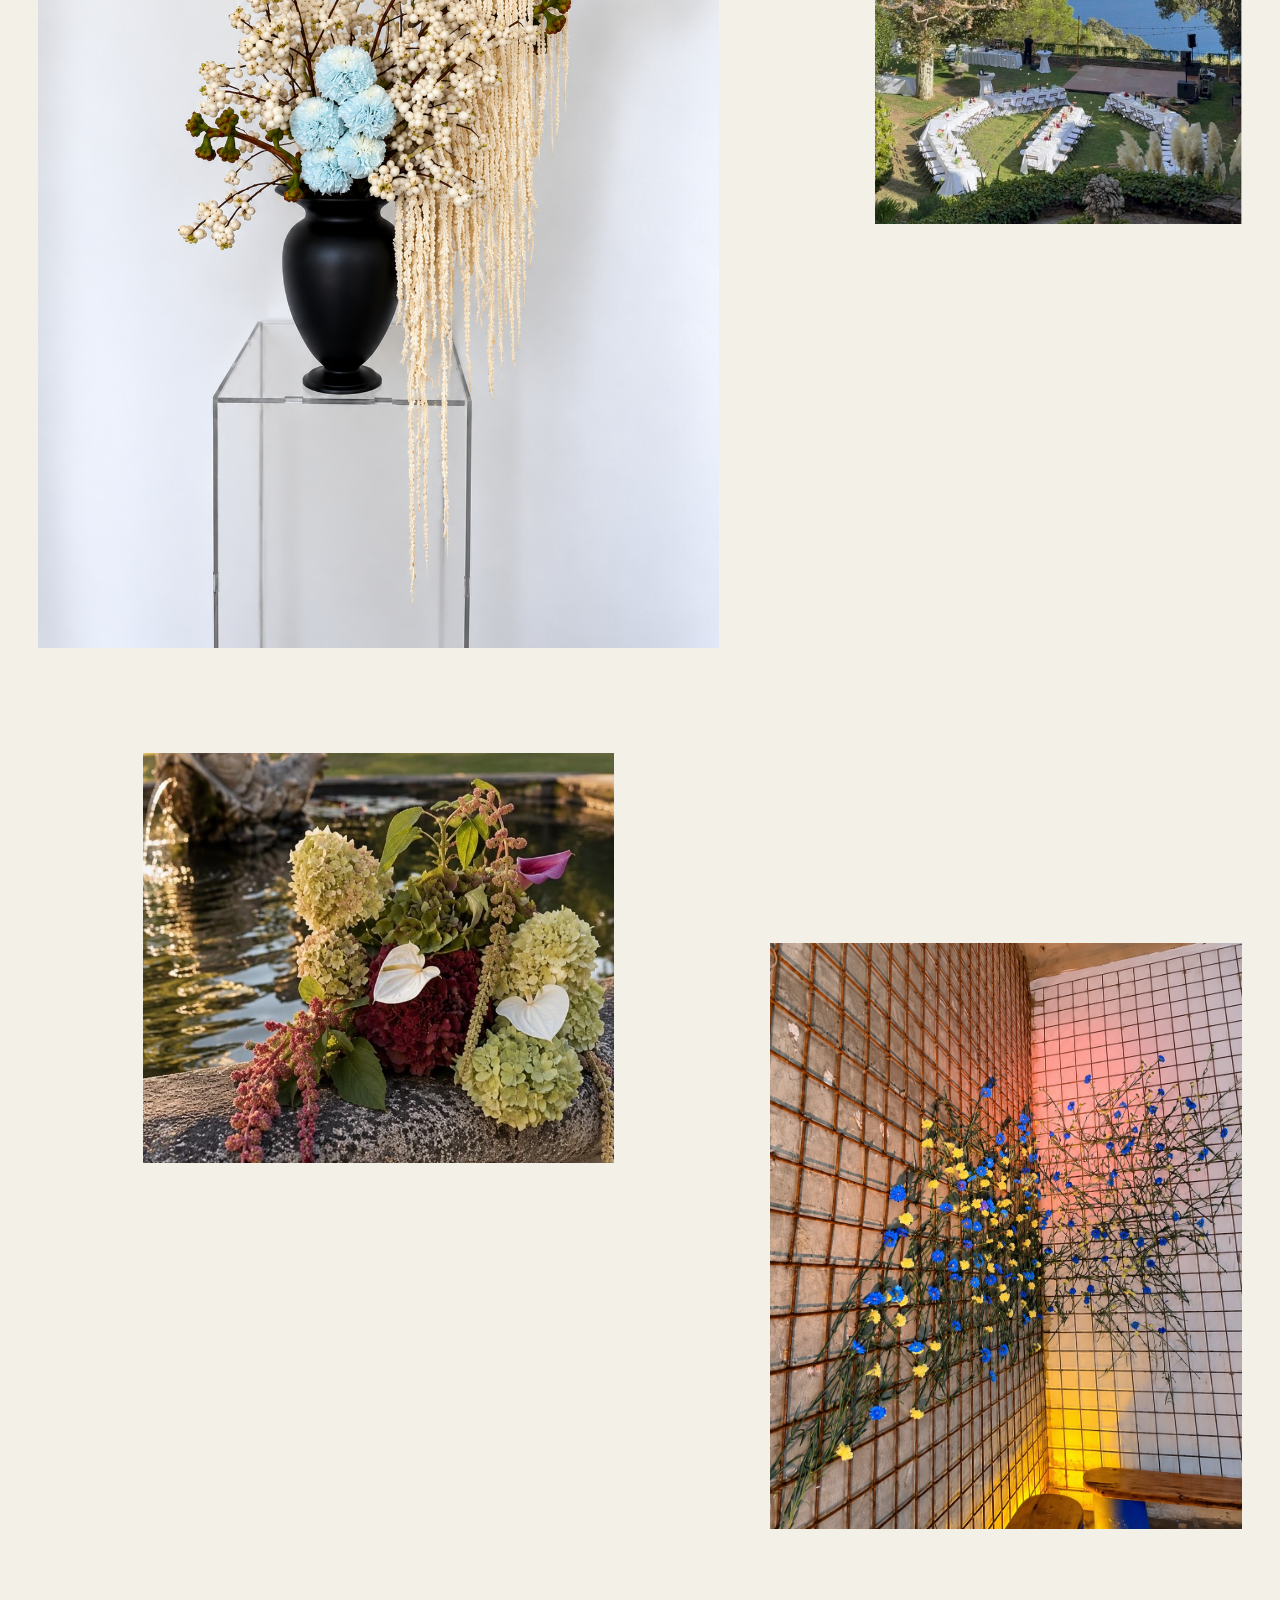
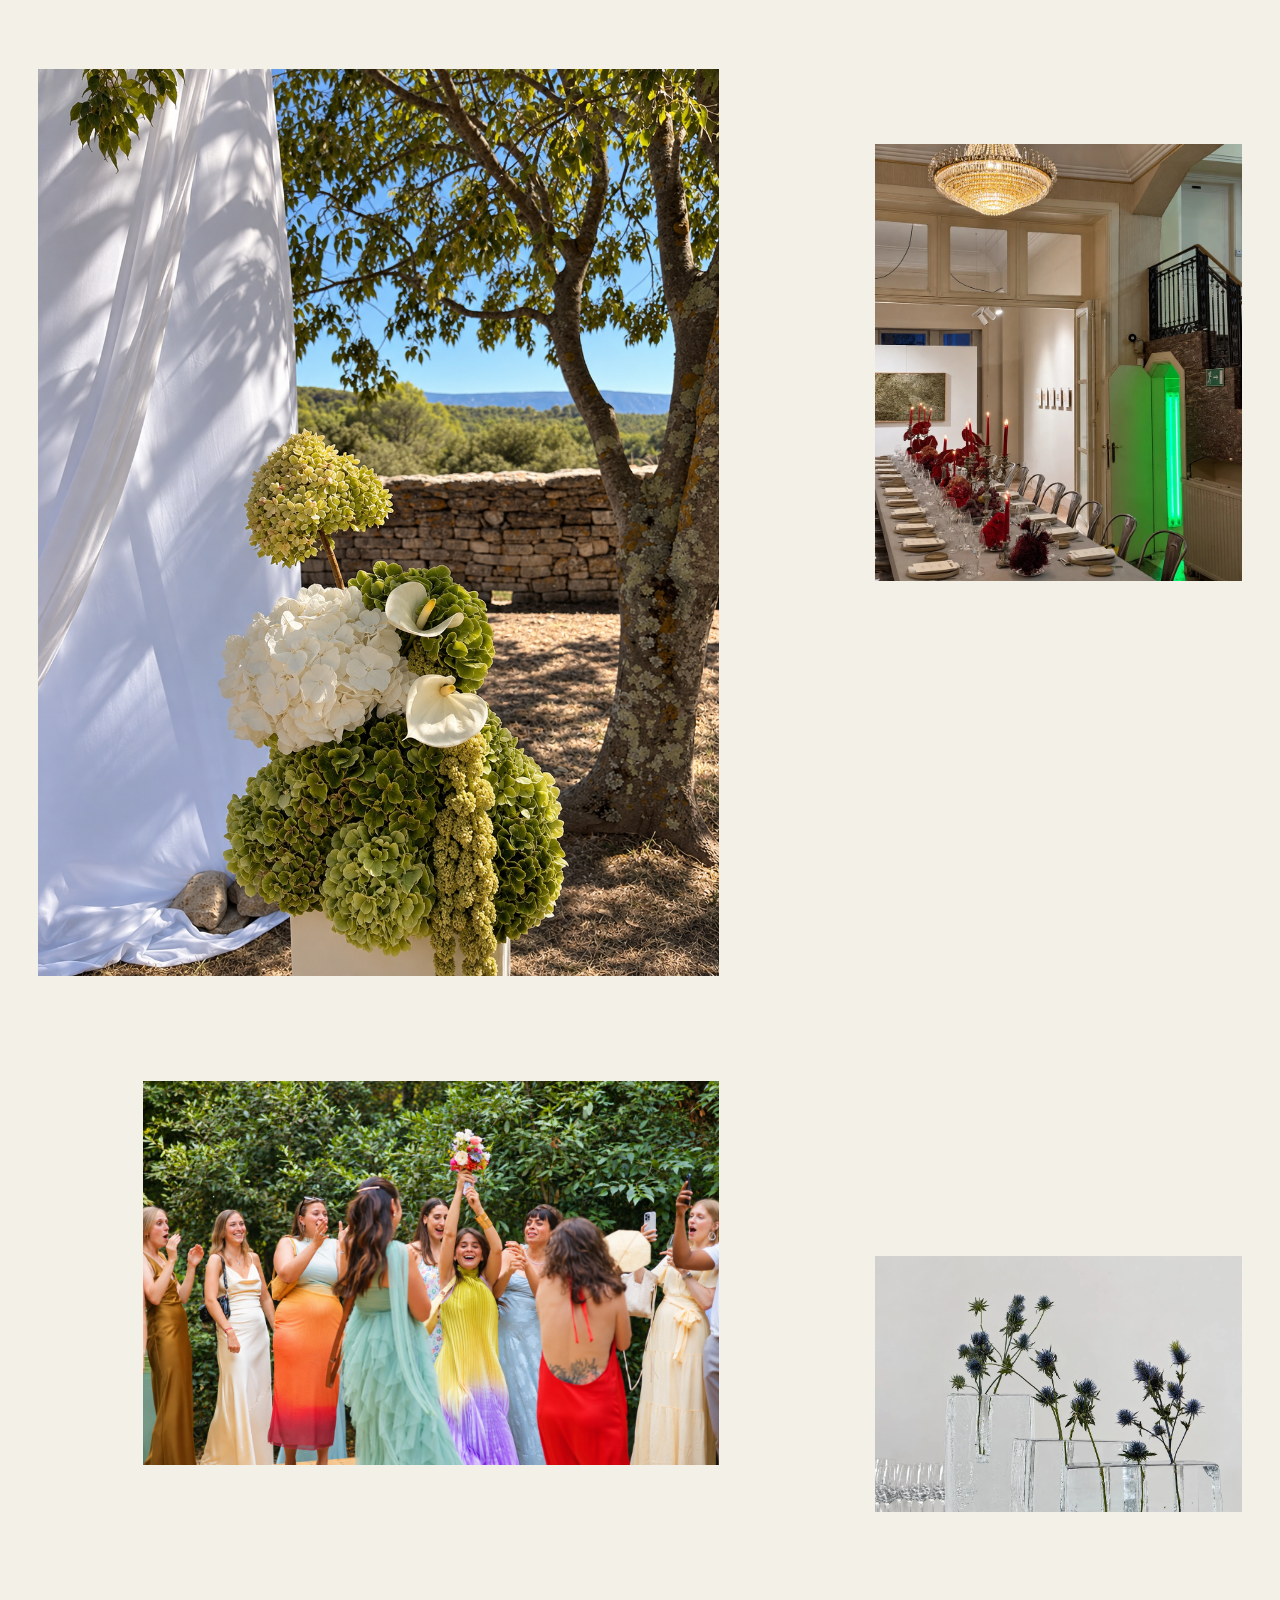
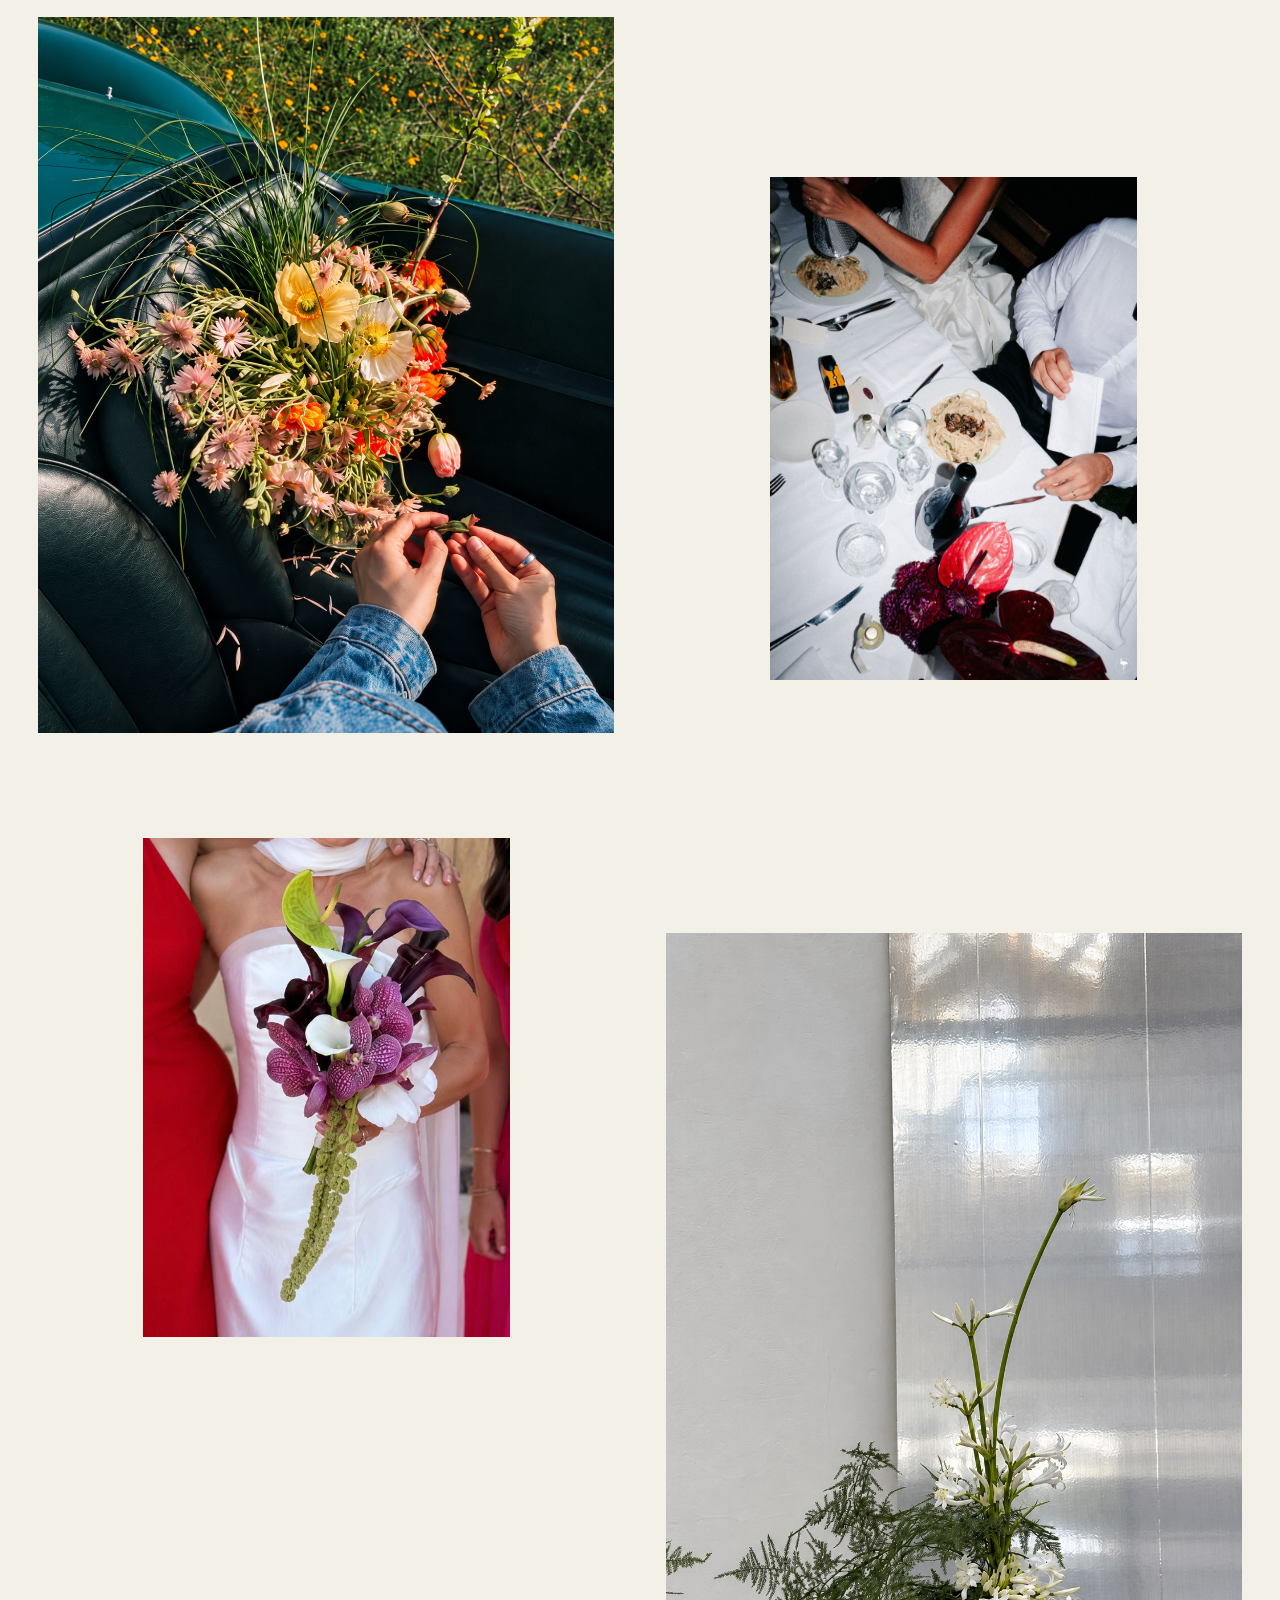
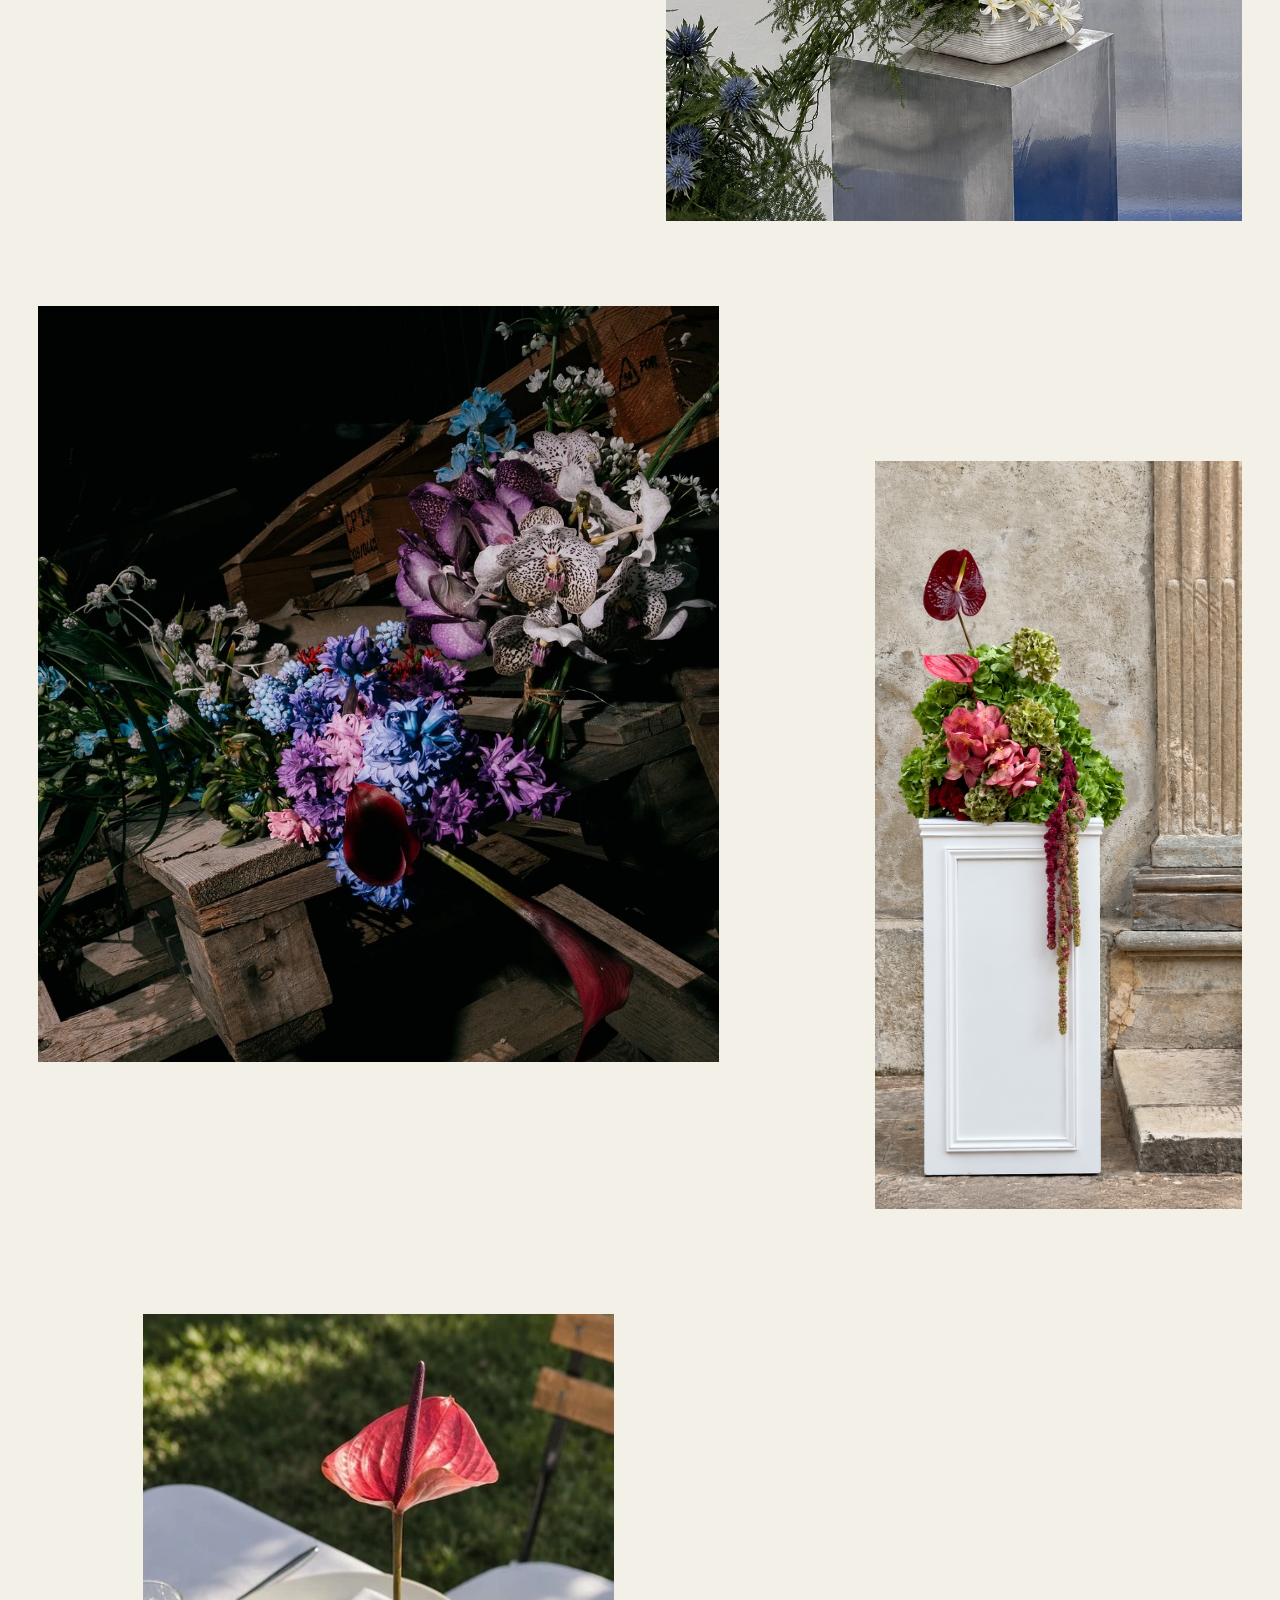
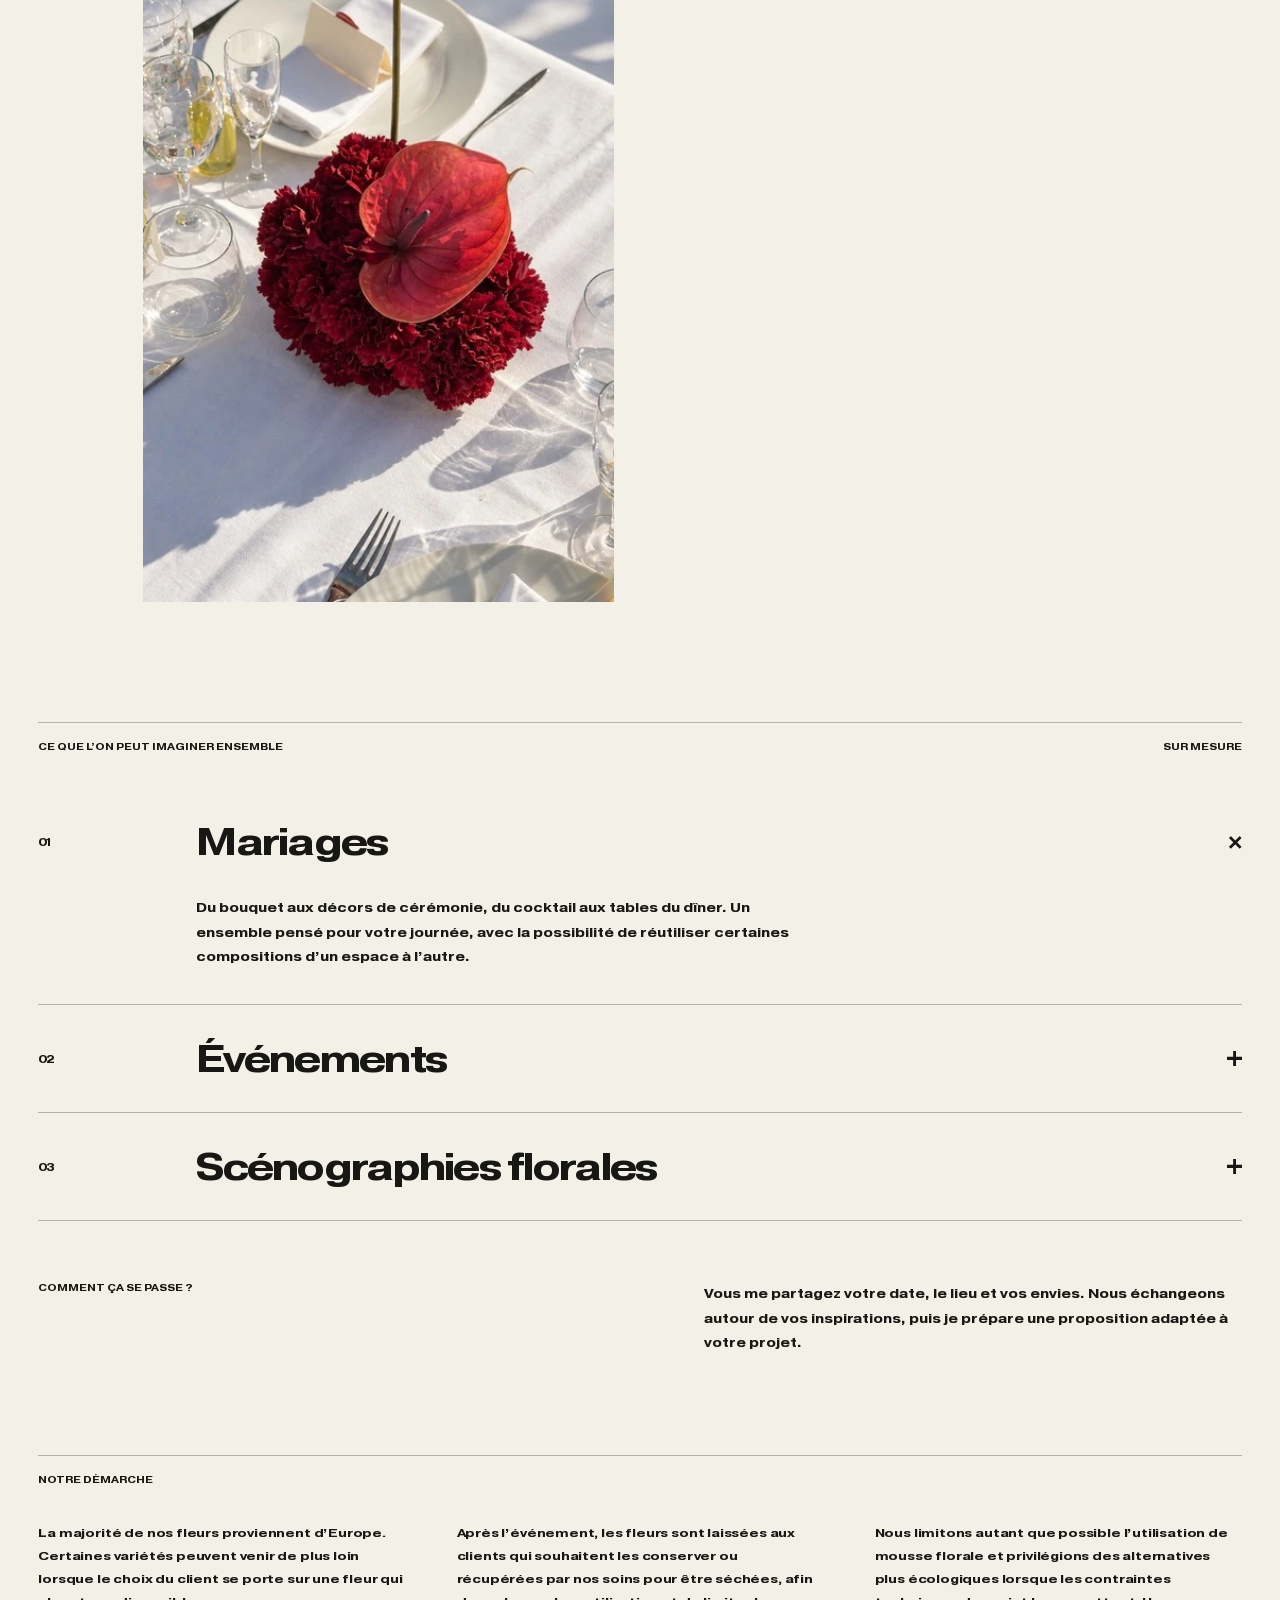
==== commit 74a98344: "Reload Pragmatica Extended Bold stylesheet and font on all language pages" ====
--- a/index.html
+++ b/index.html
@@ -8,8 +8,8 @@
 <meta name="theme-color" content="#F3F0E8"><meta name="robots" content="noindex,nofollow">
 <meta property="og:title" content="Sophie Ysaÿe — Florals"><meta property="og:description" content="Mariages, événements et compositions florales. Bruxelles & Provence.">
 <link rel="icon" href="favicon.svg" type="image/svg+xml">
-<link rel="preload" href="assets/pragmatica-extended-bold.woff2" as="font" type="font/woff2">
-<link rel="stylesheet" href="css/style.css?v=20261028-gallery-nav"><script src="js/app.js?v=20261028-gallery-nav" defer></script>
+<link rel="preload" href="assets/pragmatica-extended-bold.woff2?v=20261028-fontfix2" as="font" type="font/woff2">
+<link rel="stylesheet" href="css/style.css?v=20261028-fontfix2"><script src="js/app.js?v=20261028-gallery-nav" defer></script>
 <link rel="alternate" hreflang="fr" href="francais.html"><link rel="alternate" hreflang="en" href="english.html"><link rel="alternate" hreflang="nl-BE" href="nederlands-belgie.html"><link rel="alternate" hreflang="x-default" href="index.html">
 </head>
 <body translate="no">
--- a/css/style.css
+++ b/css/style.css
@@ -1,4 +1,4 @@
-@font-face{font-family:Pragmatica;src:url('../assets/pragmatica-extended-bold.woff2') format('woff2');font-weight:700;font-style:normal;font-display:swap}
+@font-face{font-family:Pragmatica;src:url('../assets/pragmatica-extended-bold.woff2?v=20261028-fontfix') format('woff2');font-weight:700;font-style:normal;font-display:swap}
 :root{--ivory:#f3f0e8;--wine:#46151d;--ink:#171713;--line:rgba(23,23,19,.28);--gutter:clamp(20px,3vw,56px)}
 *{box-sizing:border-box}html{scroll-behavior:smooth;scroll-padding-top:90px}body{margin:0;background:var(--ivory);color:var(--ink);font-family:Pragmatica,Arial,sans-serif;font-weight:700;-webkit-font-smoothing:antialiased}body.dialog-open{overflow:hidden}a{color:inherit;text-decoration:none}button,input,select,textarea{font:inherit}button{color:inherit}button,a{-webkit-tap-highlight-color:transparent}button{cursor:pointer}a:focus-visible,button:focus-visible,summary:focus-visible,input:focus-visible,select:focus-visible,textarea:focus-visible{outline:2px solid currentColor;outline-offset:5px}button{border:0;background:none}::selection{background:var(--wine);color:var(--ivory)}img{display:block;max-width:100%}p,h1,h2,h3,figure{margin:0}.skip-link{position:fixed;left:20px;top:-80px;z-index:100;background:var(--wine);color:var(--ivory);padding:15px}.skip-link:focus{top:15px}.header{height:76px;padding:0 var(--gutter);display:flex;align-items:center;justify-content:space-between;position:sticky;top:0;background:rgba(243,240,232,.97);z-index:20;border-bottom:1px solid transparent;transition:border-color .3s}.header.scrolled{border-color:var(--line)}.mini-logo{font-size:22px;letter-spacing:-2px;color:var(--wine);display:flex;align-items:center;gap:10px}.mini-logo span{font-size:28px;letter-spacing:0;line-height:1}.header nav{display:flex;gap:36px;align-items:center;font-size:12px}.header nav a{padding:8px 0}.header nav a:hover,.instagram:hover{color:var(--wine)}.instagram{font-size:11px}.opening{padding:0 var(--gutter) 100px}h1{color:var(--wine);font-size:clamp(70px,17.9vw,320px);line-height:.9;letter-spacing:-.075em;padding-top:20px;width:100%}h1>span{display:block}h1>span:nth-child(2){margin-top:.02em;position:relative}.brand-dot{display:none}.brand-baseline{display:flex;justify-content:space-between;margin-top:28px;font-size:11px;align-items:center}.brand-baseline>span:first-child{font-size:20px;letter-spacing:-.7px}.brand-baseline>a{display:flex;gap:24px}.introduction{font-size:clamp(22px,2.7vw,44px);line-height:1.35;letter-spacing:-.045em;max-width:1300px;margin:80px 0 28px}.introduction>span{color:var(--wine)}.intro-bottom{display:flex;justify-content:space-between;align-items:center;font-size:10px;gap:20px}.text-link{font-size:12px;border-bottom:1px solid;padding-bottom:6px;display:inline-block;line-height:1.5}.text-link:hover{color:var(--wine)}.work-section{padding:0 var(--gutter) 120px}.section-bar{border-top:1px solid var(--line);padding-top:17px;display:flex;justify-content:space-between;gap:20px;align-items:center;font-size:10px}.section-bar h2{font-size:10px;font-weight:700}.filters{display:flex;gap:25px;align-items:center;margin-top:25px;margin-bottom:55px;flex-wrap:wrap}.filters button{font-size:12px;opacity:.5;padding:8px 0;border-bottom:1px solid transparent}.filters button[aria-pressed=true]{opacity:1;color:var(--wine);border-color:var(--wine)}.filters button:hover{opacity:1}.filters sup{font-size:8px;vertical-align:super;margin-left:2px}.gallery{display:grid;grid-template-columns:repeat(12,minmax(0,1fr));column-gap:4vw;row-gap:105px;align-items:start}.work{min-width:0}.work[hidden]{display:none}.image-button{display:block;width:100%;padding:0;position:relative;overflow:hidden;text-align:left}.image-button::after{content:'↗';position:absolute;right:15px;bottom:15px;width:36px;height:36px;display:grid;place-items:center;background:var(--ivory);color:var(--wine);font-size:18px;opacity:0;transform:translateY(10px);transition:.25s}.image-button:hover::after,.image-button:focus-visible::after{opacity:1;transform:translateY(0)}.image-button img{width:100%;height:auto;transition:filter .4s}.image-button:hover img{filter:brightness(.96)}figcaption{display:flex;gap:12px;justify-content:space-between;font-size:8px;line-height:1.6;margin-top:13px}figcaption>span:last-child{opacity:.5;text-align:right}.work-1{grid-column:2/6}.work-2{grid-column:7/13;margin-top:95px}.work-3{grid-column:1/8;margin-top:-20px}.work-4{grid-column:9/13;margin-top:135px}.work-5{grid-column:2/7}.work-6{grid-column:8/13;margin-top:190px}.work-7{grid-column:1/8;margin-top:35px}.work-8{grid-column:9/13;margin-top:110px}.work-9{grid-column:2/8}.work-10{grid-column:9/13;margin-top:175px}.work-11{grid-column:1/7}.work-12{grid-column:8/12;margin-top:160px}.gallery.filtered{grid-template-columns:repeat(2,minmax(0,1fr));gap:65px 6vw}.gallery.filtered .work{grid-column:auto;margin-top:0}.gallery.filtered .work:nth-child(even){padding-top:70px}.gallery.filtered .image-button img{max-height:700px;object-fit:contain}.manifesto{background:var(--wine);color:var(--ivory);padding:90px var(--gutter) 70px;display:flex;justify-content:space-between;gap:30px}.manifesto>p{font-size:clamp(30px,5.3vw,90px);line-height:1.16;letter-spacing:-.06em}.manifesto>p>span{opacity:.6}.manifesto>div{display:flex;flex-direction:column;justify-content:space-between;align-items:flex-end;text-align:right;font-size:11px;line-height:1.7}.asterisk{font-family:Arial,sans-serif;font-size:120px;line-height:1}.about{padding:110px var(--gutter) 120px}.about-grid{display:grid;grid-template-columns:1fr 1fr;gap:10vw;margin-top:65px}.portrait{max-width:390px;margin-left:4vw}.portrait img{width:100%;height:auto}.portrait>p{margin-top:18px;font-size:9px;line-height:1.7}.about-copy{padding-top:20px}.about-copy h3{font-size:clamp(24px,2.5vw,40px);line-height:1.35;letter-spacing:-.04em;color:var(--wine);margin-bottom:38px}.about-copy p{font-size:13px;line-height:1.9;margin-bottom:22px;max-width:540px}.about-copy .text-link{margin-top:14px}.services{padding:0 var(--gutter) 100px}.services>.section-bar{margin-bottom:35px}.services details{border-bottom:1px solid var(--line)}summary{display:flex;align-items:center;gap:30px;list-style:none;padding:29px 0;cursor:pointer;font-size:clamp(21px,3vw,45px);letter-spacing:-.045em}summary::-webkit-details-marker{display:none}.service-number{font-size:11px;letter-spacing:0;width:10vw;flex-shrink:0}.toggle{margin-left:auto;font-size:28px;font-family:Arial,sans-serif;font-weight:400}.services details[open] .toggle{transform:rotate(45deg)}.service-content{margin-left:calc(10vw + 30px);max-width:620px;padding-bottom:35px;font-size:13px;line-height:1.9}.process{display:grid;grid-template-columns:1fr 1fr;gap:10vw;margin-top:60px;font-size:10px}.process p{font-size:13px;line-height:1.9;max-width:540px}.contact{background:var(--wine);color:var(--ivory);padding:32px var(--gutter) 25px}.contact .section-bar{border-color:rgba(243,240,232,.4)}.contact-title{font-size:clamp(40px,8.7vw,150px);line-height:1.12;letter-spacing:-.07em;margin:65px 0}.contact-title>span{color:var(--ivory);opacity:.62}.contact-grid{display:grid;grid-template-columns:1.7fr 1fr 1fr;gap:30px;padding:25px 0 75px}.contact-grid a{display:block;line-height:2.1;font-size:11px}.contact-grid p{line-height:2.1;font-size:11px}.contact-grid .email{font-size:clamp(12px,1.3vw,21px);letter-spacing:-.04em}.project-button{margin-top:22px;padding:15px 18px;border:1px solid var(--ivory);display:flex;gap:30px;align-items:center;font-size:11px;text-align:left}.project-button:hover{background:var(--ivory);color:var(--wine)}.footer-bottom{border-top:1px solid rgba(243,240,232,.4);padding-top:20px;display:flex;justify-content:space-between;font-size:8px}.privacy-button{font-size:8px;padding:0;color:var(--ivory)}dialog{border:0;color:var(--ink);background:var(--ivory)}dialog::backdrop{background:rgba(23,23,19,.8)}.dialog-close{position:absolute;top:24px;right:24px;font-size:10px;z-index:2;padding:10px;line-height:1.3}.lightbox{width:100vw;height:100dvh;max-width:none;max-height:none;margin:0;padding:70px 80px;background:var(--ink);color:var(--ivory);overflow:hidden}.lightbox[open]{display:flex;align-items:center;justify-content:center}.lightbox>img{max-height:calc(100dvh - 140px);max-width:calc(100vw - 160px);width:auto;height:auto;object-fit:contain}.lightbox-prev,.lightbox-next{position:absolute;top:50%;transform:translateY(-50%);font-size:32px;padding:12px}.lightbox-prev{left:12px}.lightbox-next{right:12px}.lightbox-caption{position:absolute;bottom:24px;left:32px;right:32px;display:flex;justify-content:space-between;gap:20px;font-size:10px}.contact-dialog{width:680px;max-width:calc(100vw - 24px);max-height:calc(100dvh - 24px);padding:55px 45px 35px}.eyebrow{font-size:9px;color:var(--wine)}.contact-dialog h2{font-size:38px;line-height:1.15;letter-spacing:-.04em;color:var(--wine);margin:22px 0}.contact-dialog>p{font-size:11px;line-height:1.7;margin-bottom:25px}.contact-dialog label{display:block;font-size:10px;margin-top:20px}.contact-dialog input,.contact-dialog select,.contact-dialog textarea{width:100%;display:block;border:0;border-bottom:1px solid var(--line);background:transparent;border-radius:0;padding:12px 0;color:var(--ink);font-size:12px;min-height:42px}.contact-dialog select{padding-right:20px}.contact-dialog textarea{resize:vertical}.form-row{display:grid;grid-template-columns:1fr 1fr;gap:25px}.submit-project{background:var(--wine);color:var(--ivory);width:100%;padding:17px;margin-top:27px;font-size:12px}.form-note,#mail-fallback{font-size:9px;line-height:1.7;margin-top:14px;opacity:.7}.privacy-dialog{padding:65px 40px 40px;width:600px;max-width:calc(100vw - 30px)}.privacy-dialog h2{font-size:25px;color:var(--wine);margin-bottom:25px}.privacy-dialog p{font-size:12px;line-height:1.9;margin-bottom:20px}.privacy-dialog a{text-decoration:underline}a:hover{text-underline-offset:4px}
 @media(min-width:1800px){h1{font-size:17.9vw}.opening .introduction{max-width:90%}.gallery{row-gap:140px}}
@@ -83,3 +83,14 @@
 .instagram-footer-link .instagram-icon{width:25px;height:25px}
 @media(max-width:800px){.header-tools .instagram{display:inline-flex!important;min-width:36px;min-height:36px;padding:7px}}
 @media(max-width:360px){.header-tools .instagram{min-width:32px;padding:5px}.instagram-icon{width:20px;height:20px}}
+
+/* Photo viewer: visible accessible controls on all screen sizes */
+.lightbox-prev,.lightbox-next{z-index:5;display:flex;align-items:center;justify-content:center;width:52px;height:52px;padding:9px;border:1px solid rgba(243,240,232,.7);border-radius:50%;background:rgba(23,23,19,.6);color:var(--ivory);cursor:pointer;touch-action:manipulation}
+.lightbox-chevron{display:block;width:30px;height:30px;flex:none}
+.lightbox-prev:hover,.lightbox-next:hover{background:var(--ivory);color:var(--ink)}
+.lightbox .lightbox-caption{display:none!important}
+@media(max-width:800px){.lightbox{padding:60px 14px}.lightbox-prev,.lightbox-next{width:44px;height:44px;padding:8px}.lightbox-prev{left:8px}.lightbox-next{right:8px}.lightbox-chevron{width:26px;height:26px}}
+@media(max-width:520px){.lightbox-prev,.lightbox-next{top:auto;bottom:20px;transform:none;width:48px;height:48px}.lightbox-prev{left:calc(50% - 62px)}.lightbox-next{right:calc(50% - 62px)}.lightbox{padding:65px 10px 90px}}
+
+/* Brand typography: force Pragmatica Extended Bold throughout all language versions. */
+html,body,body *,body *::before,body *::after{font-family:Pragmatica,Arial,sans-serif!important;font-weight:700}
